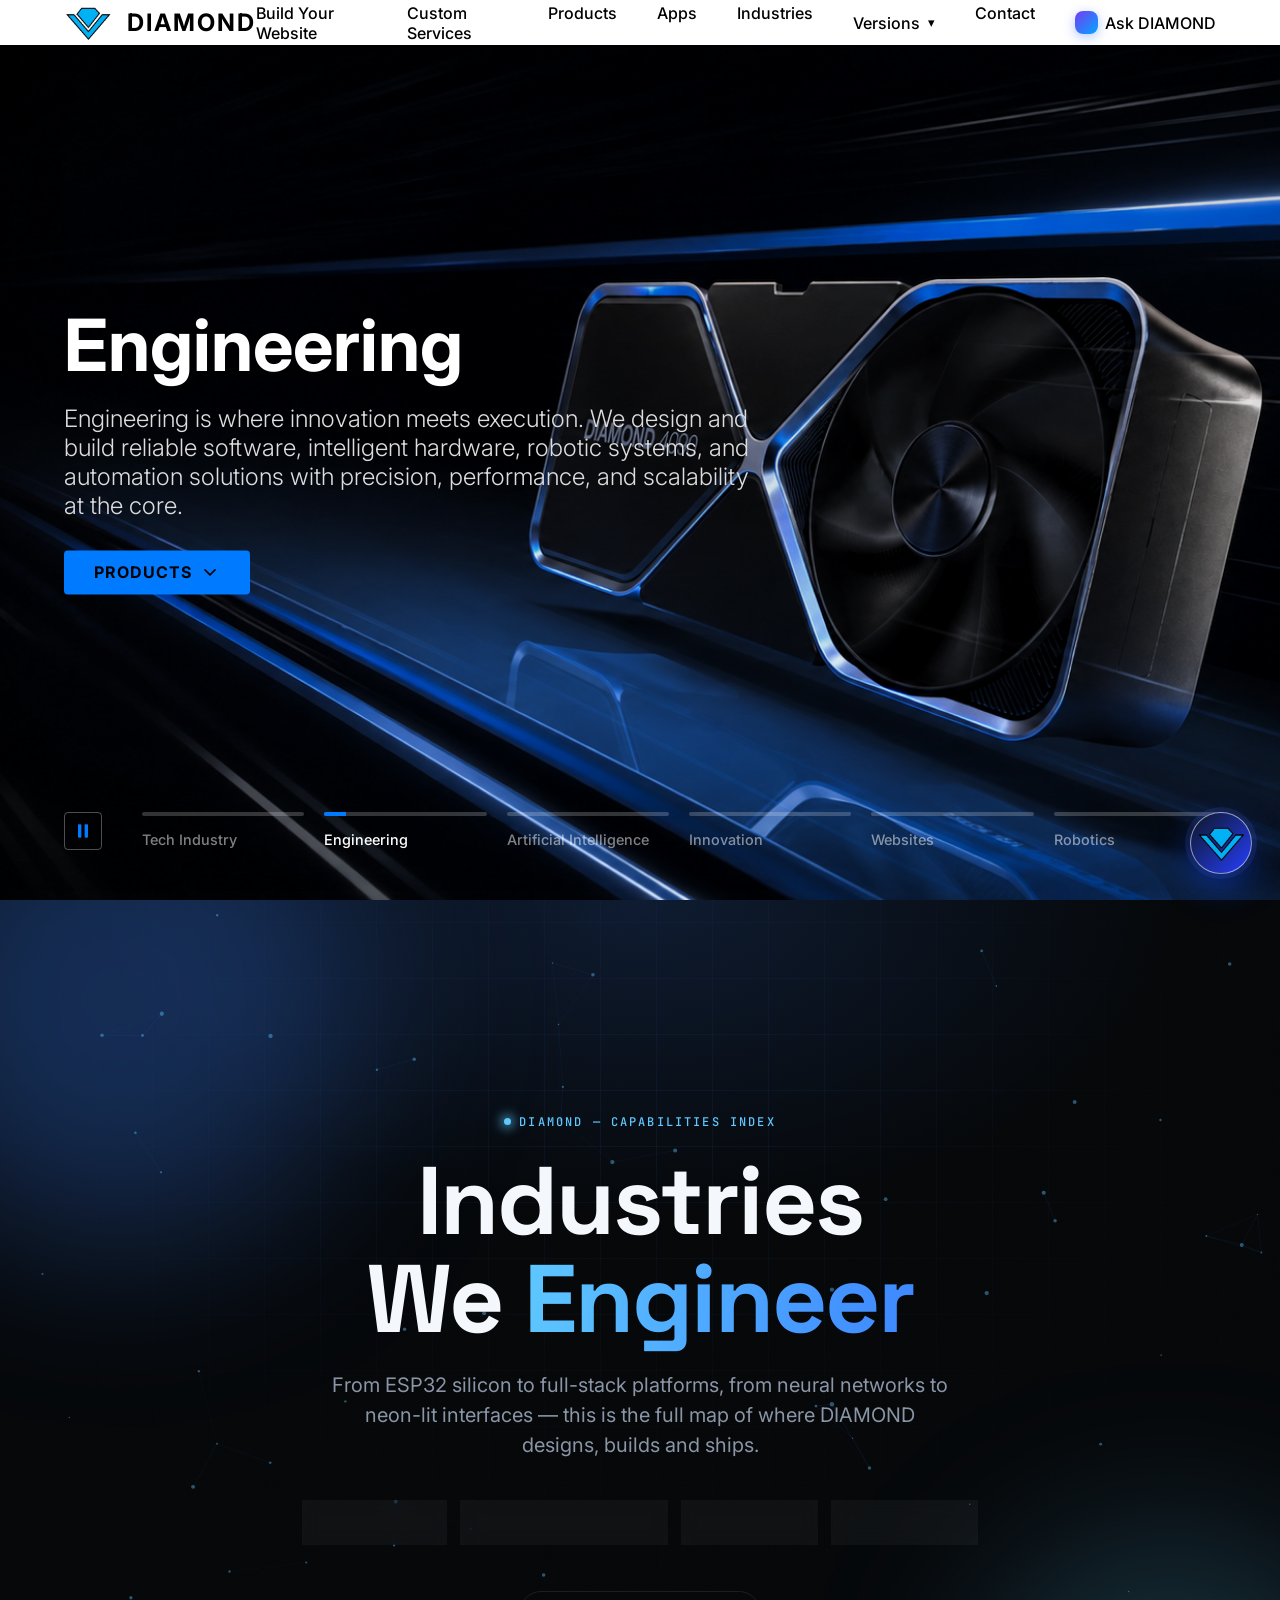
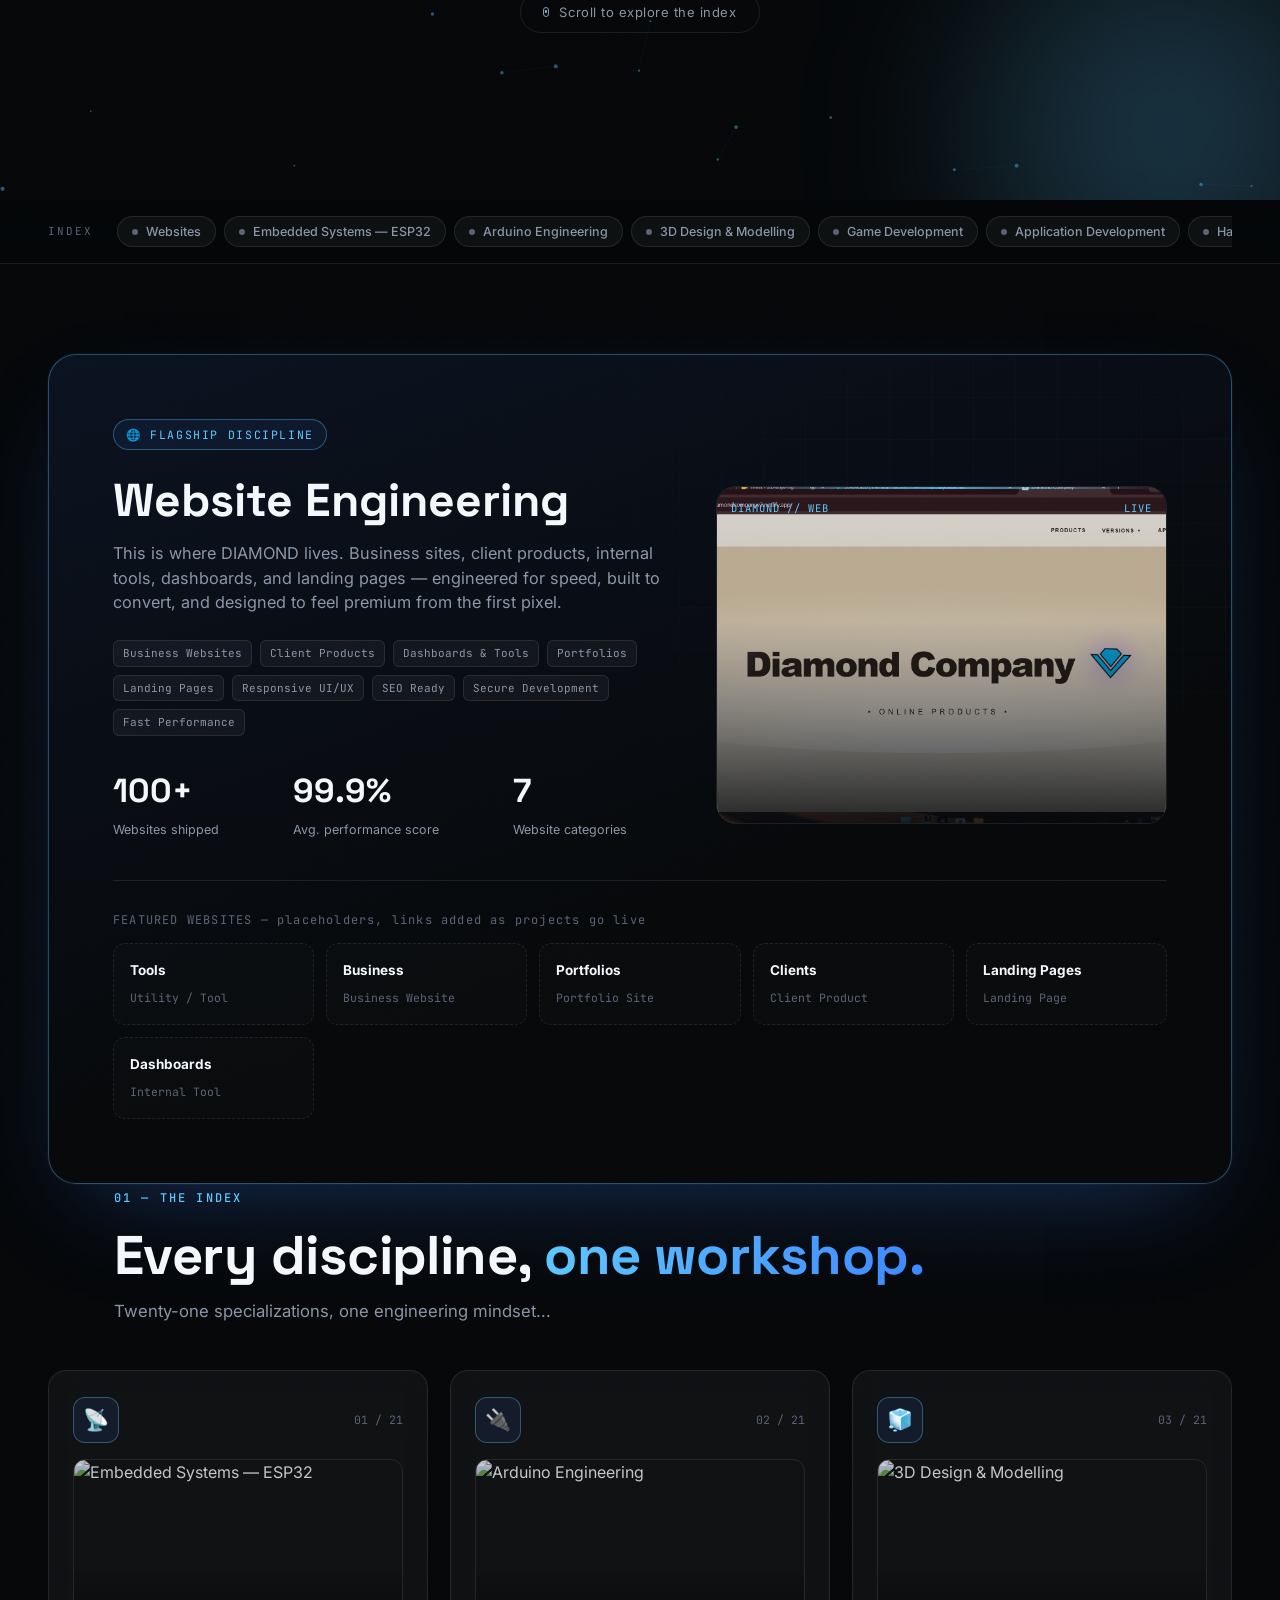
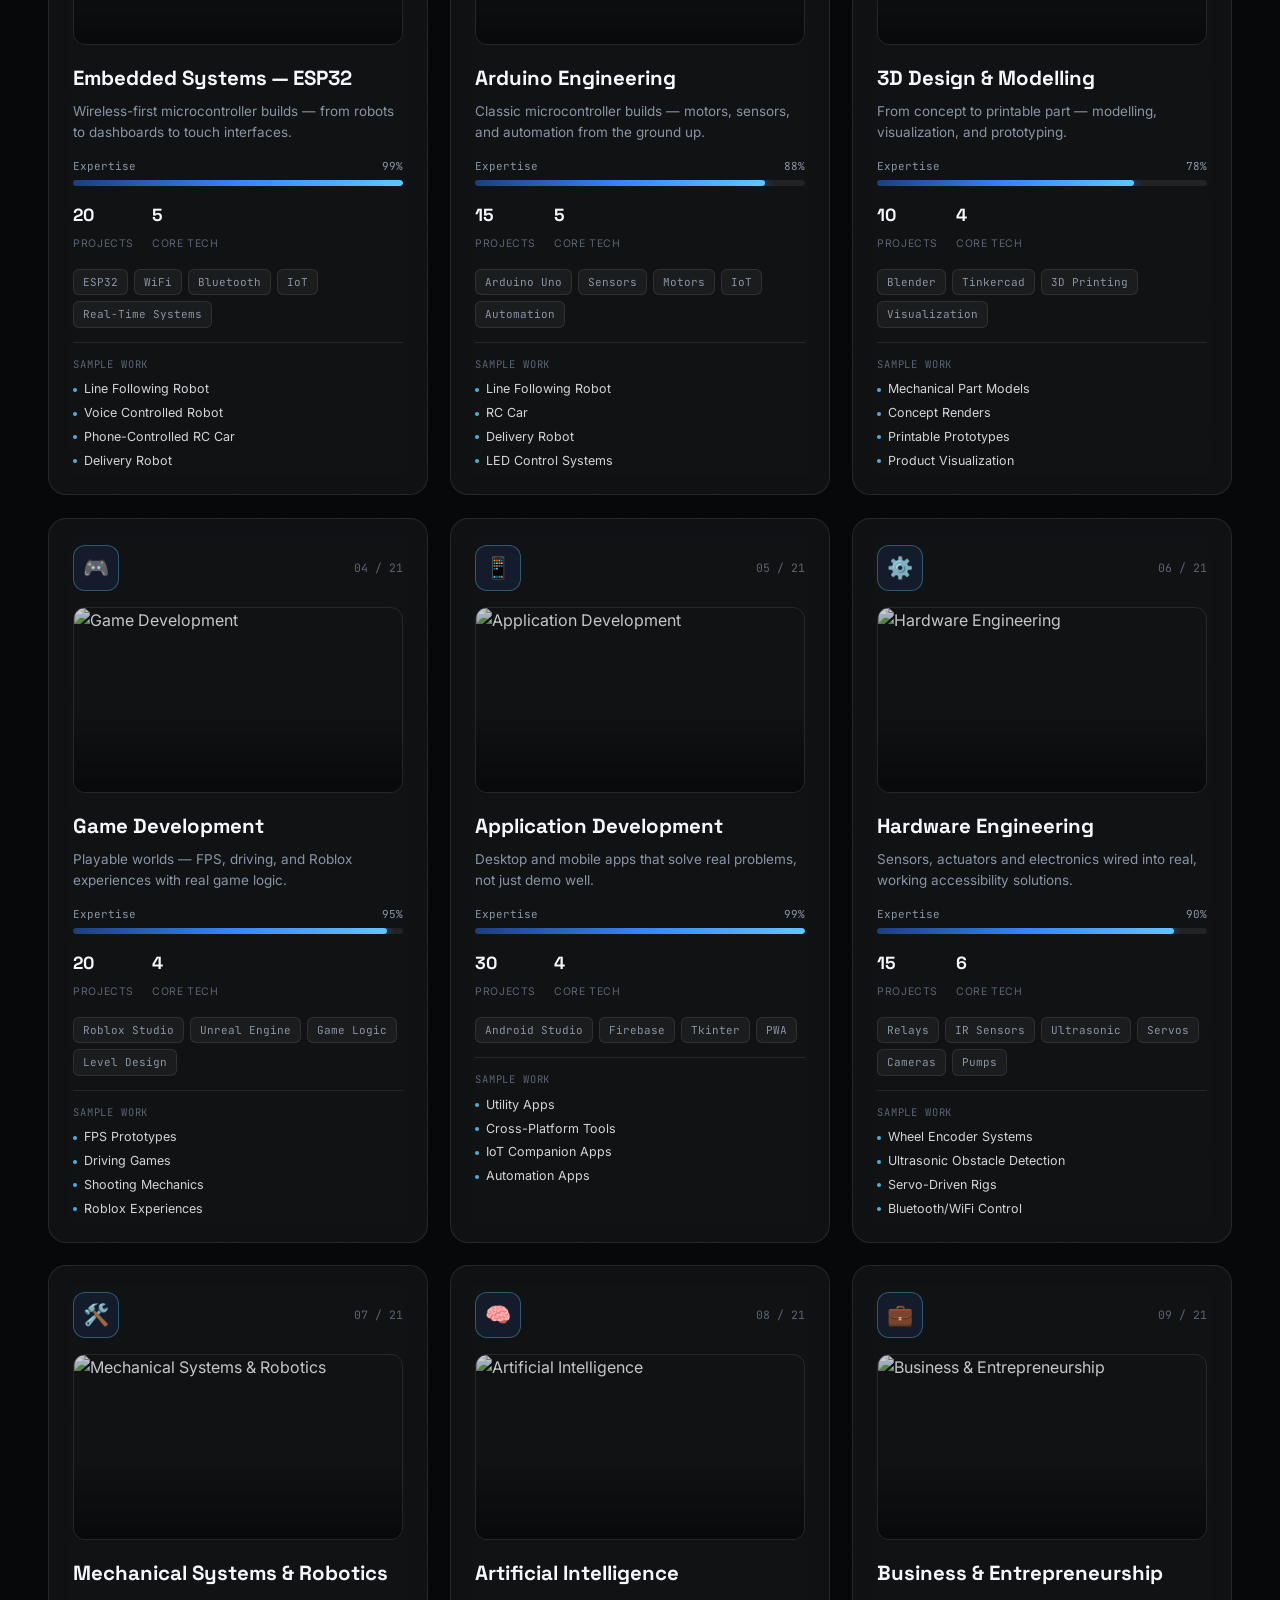
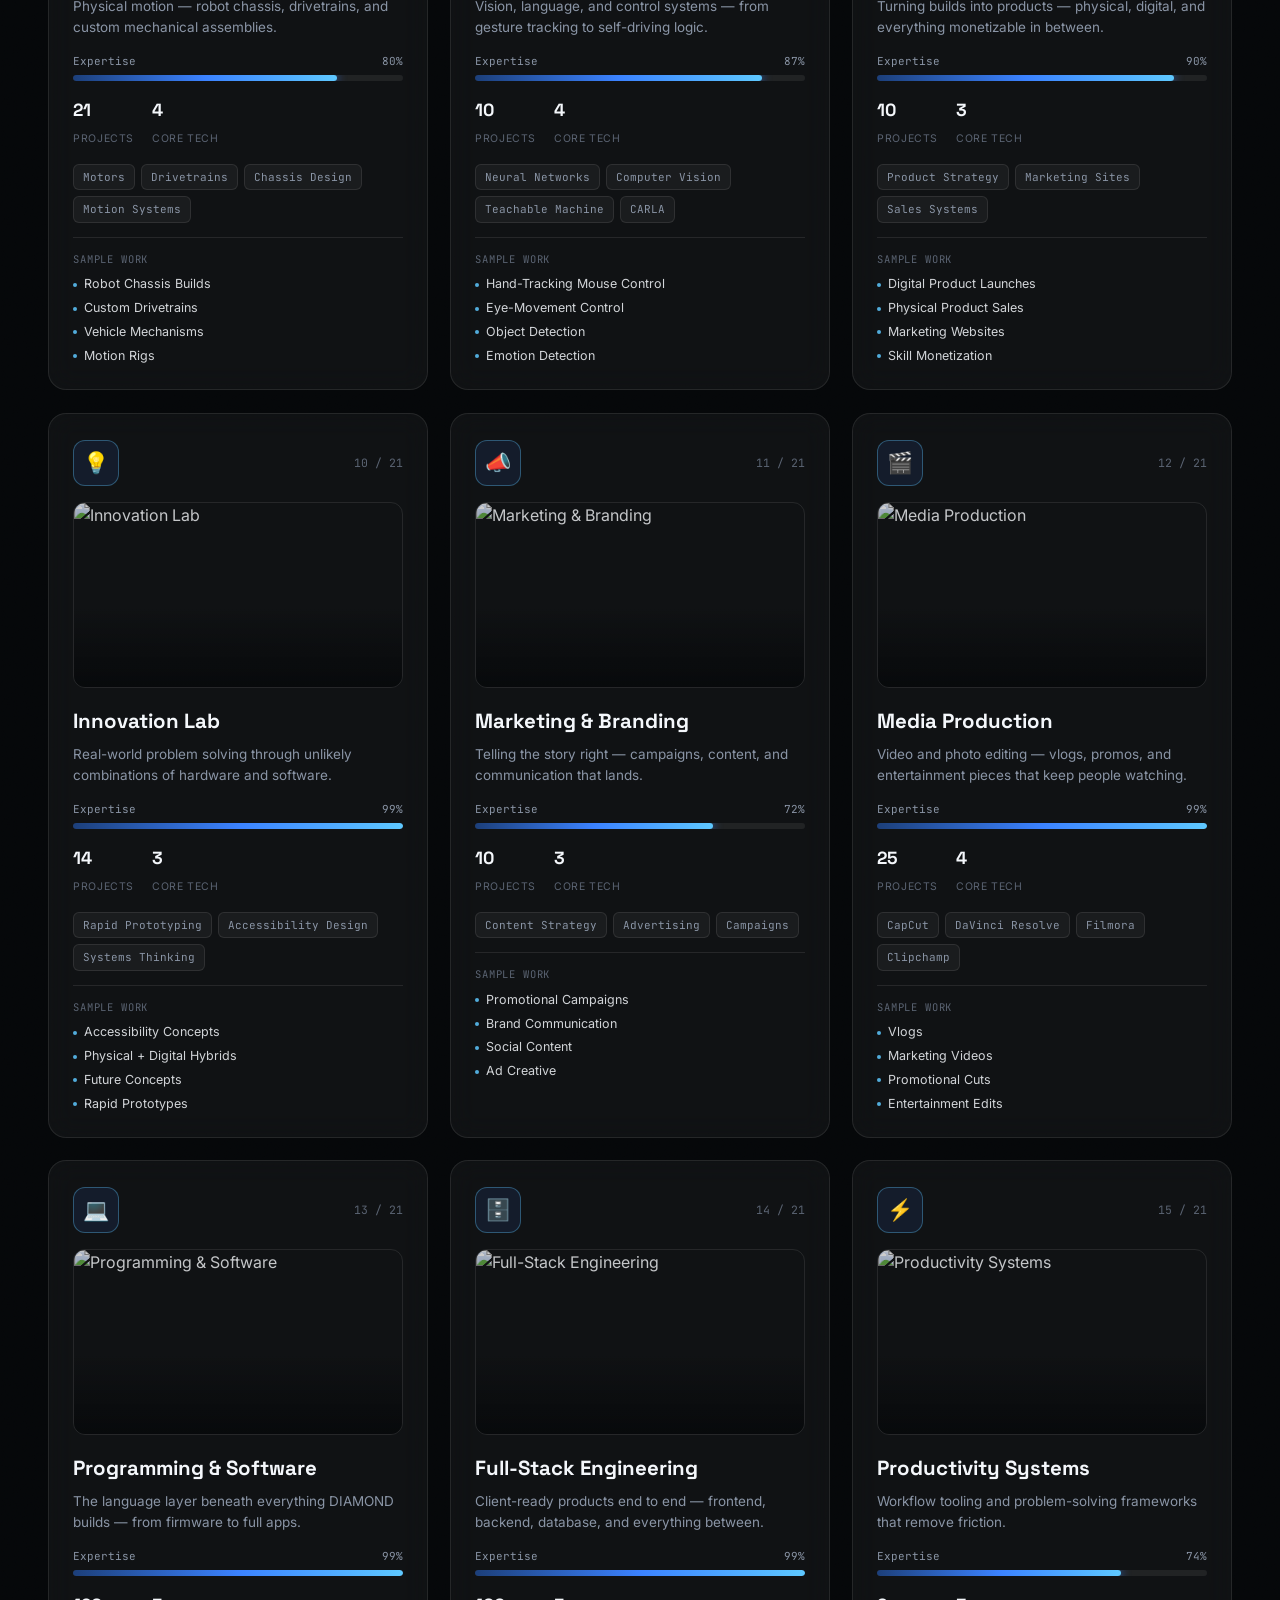
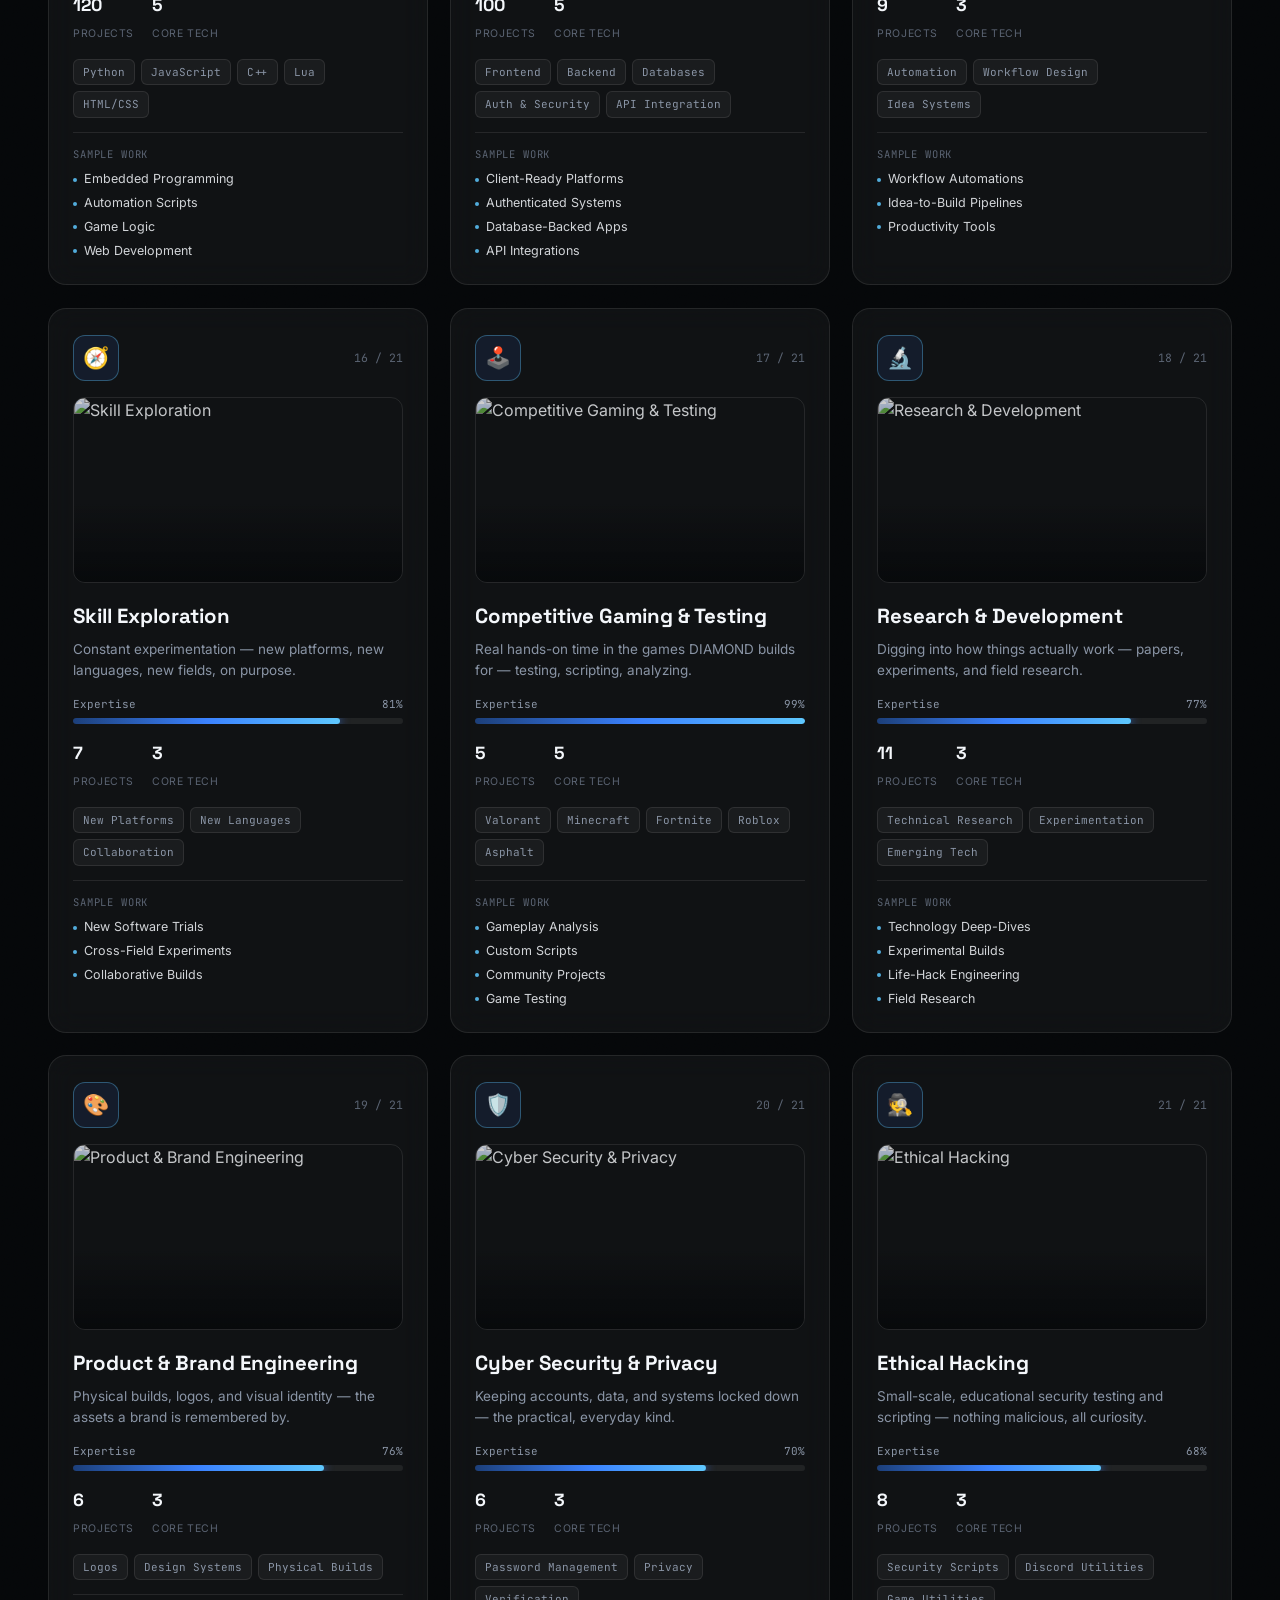
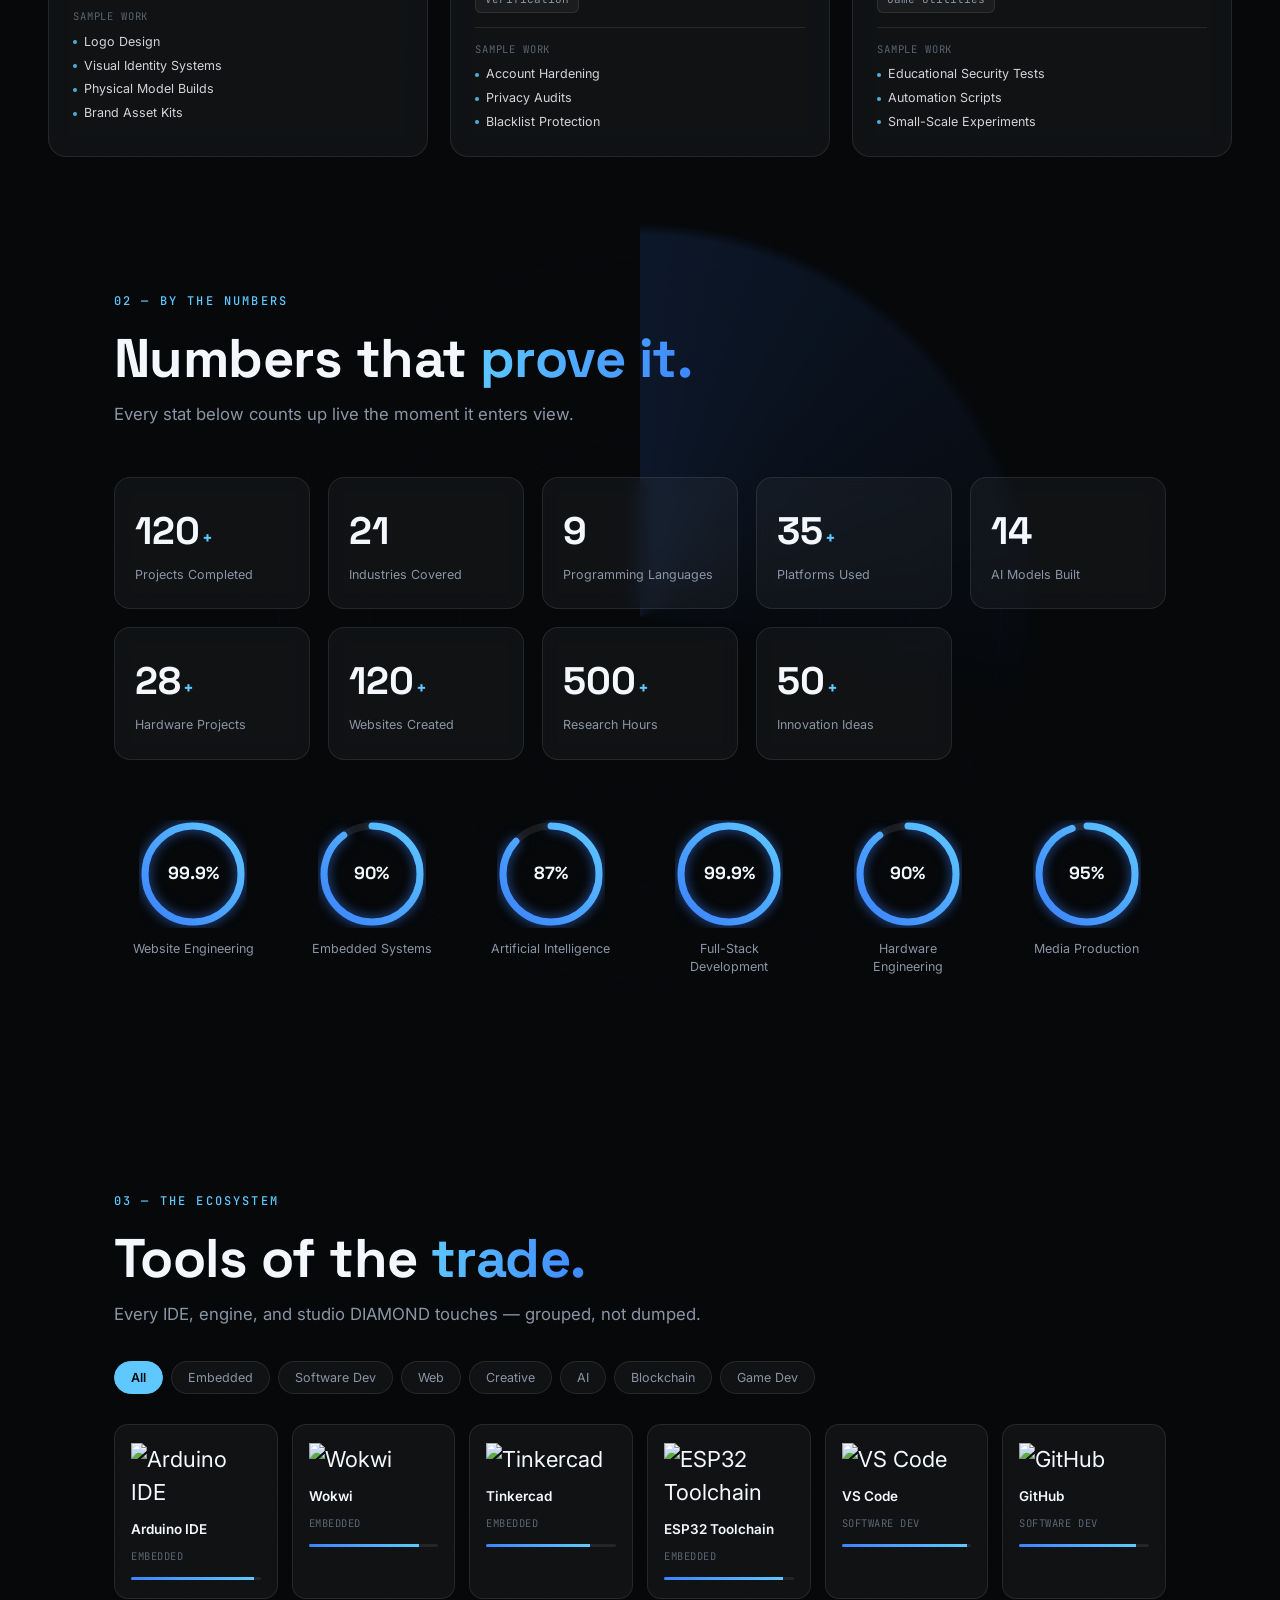
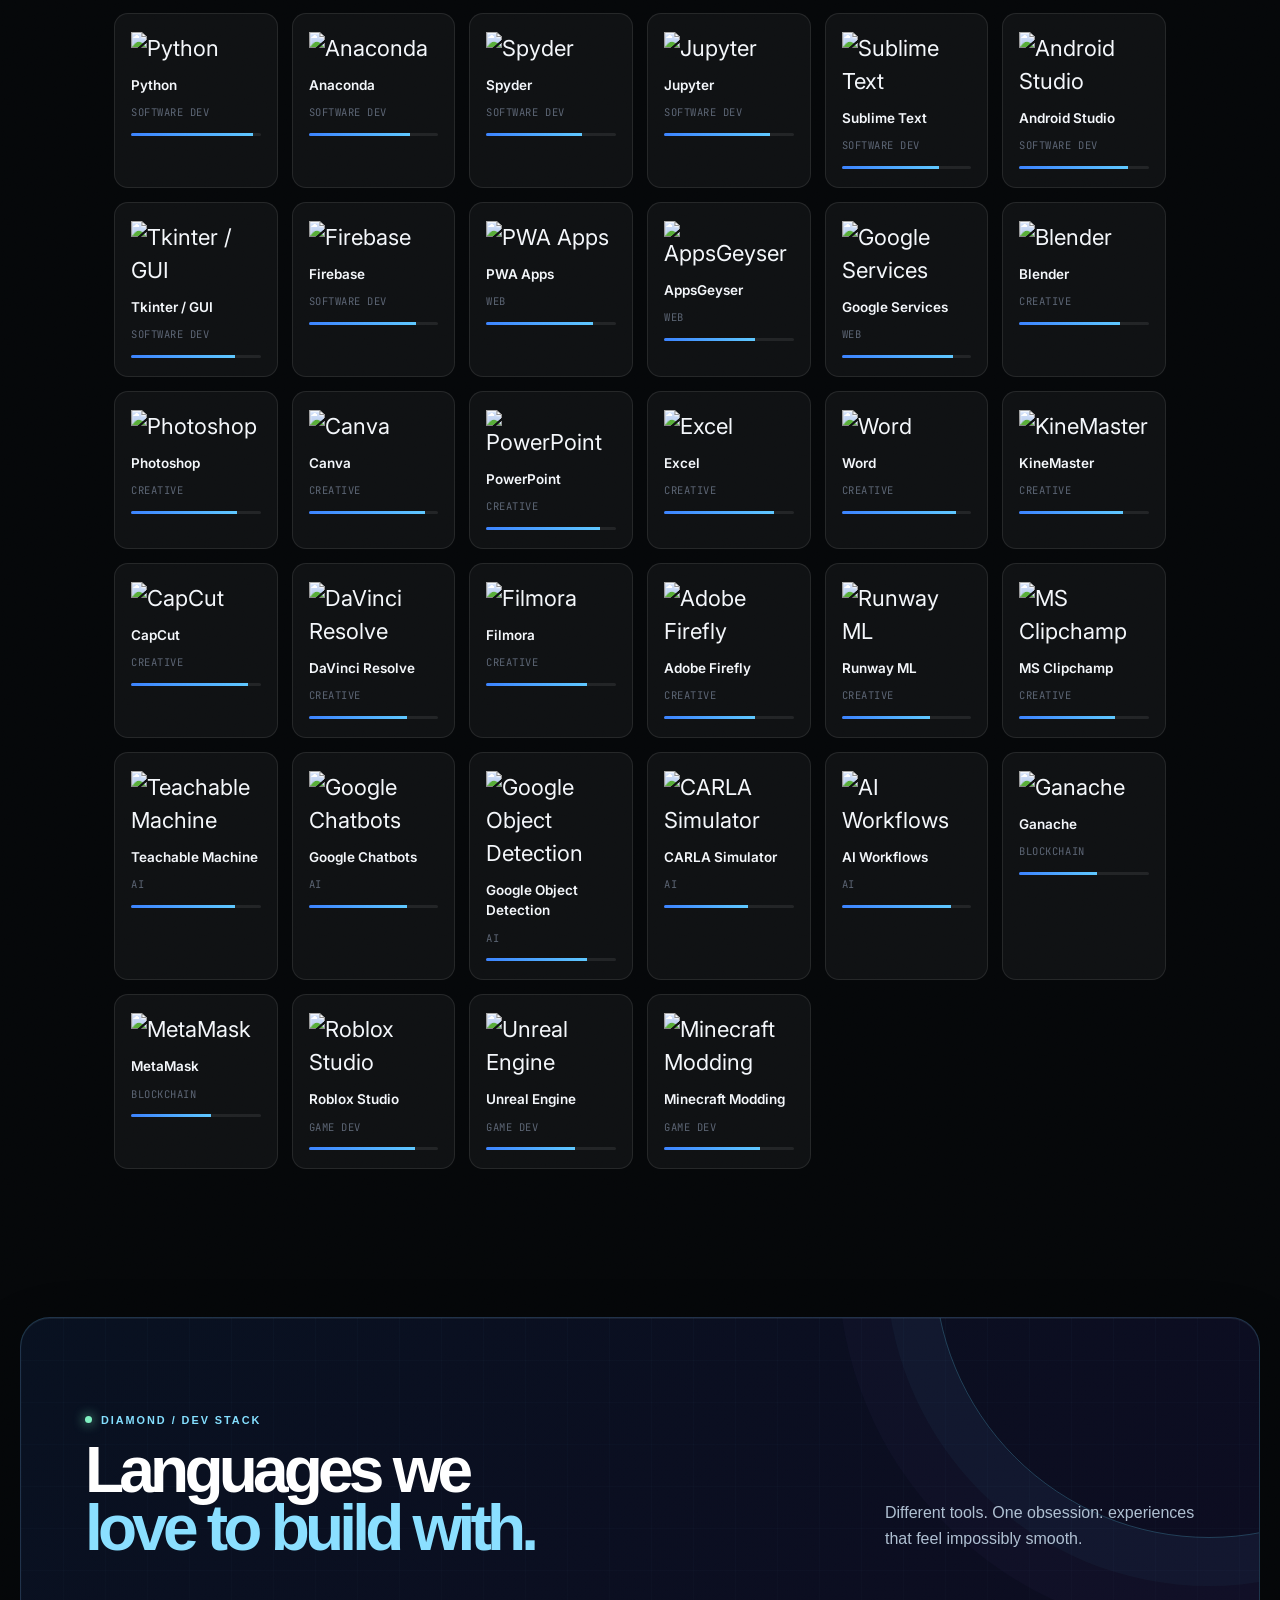
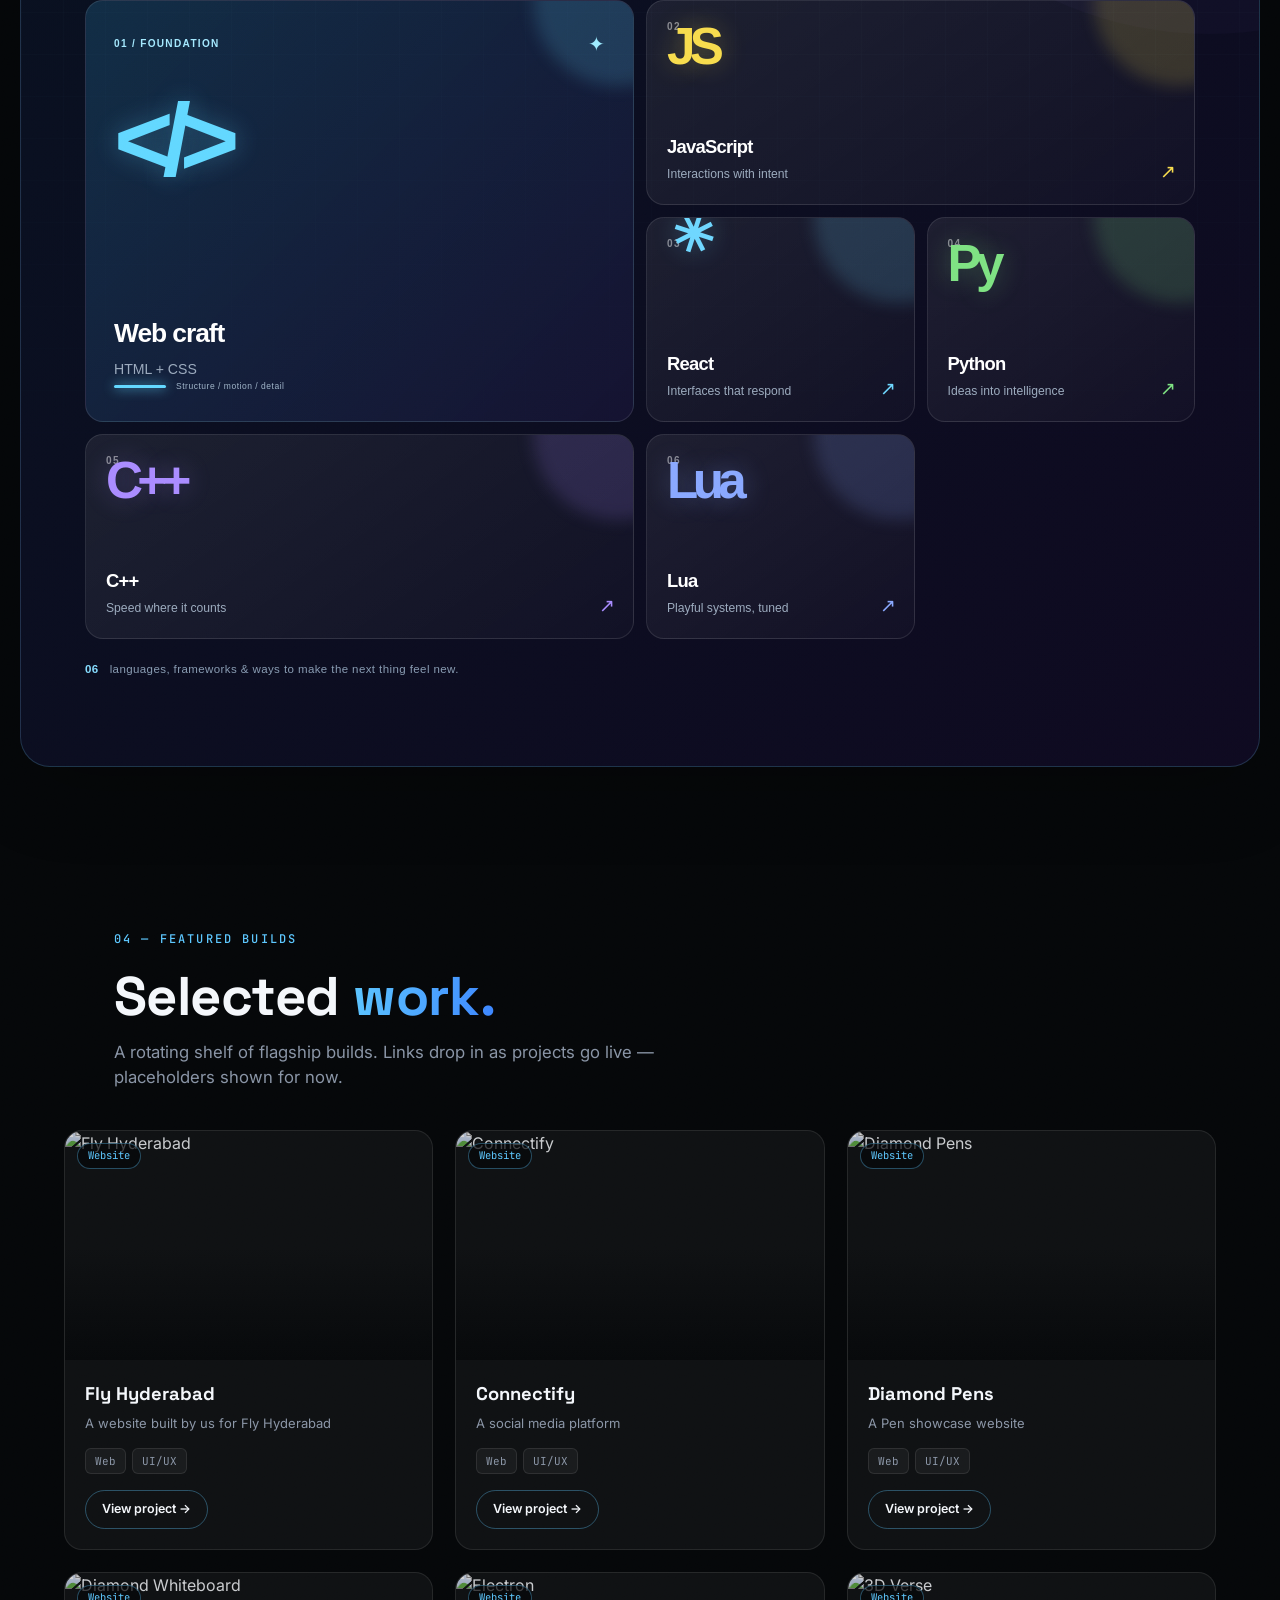
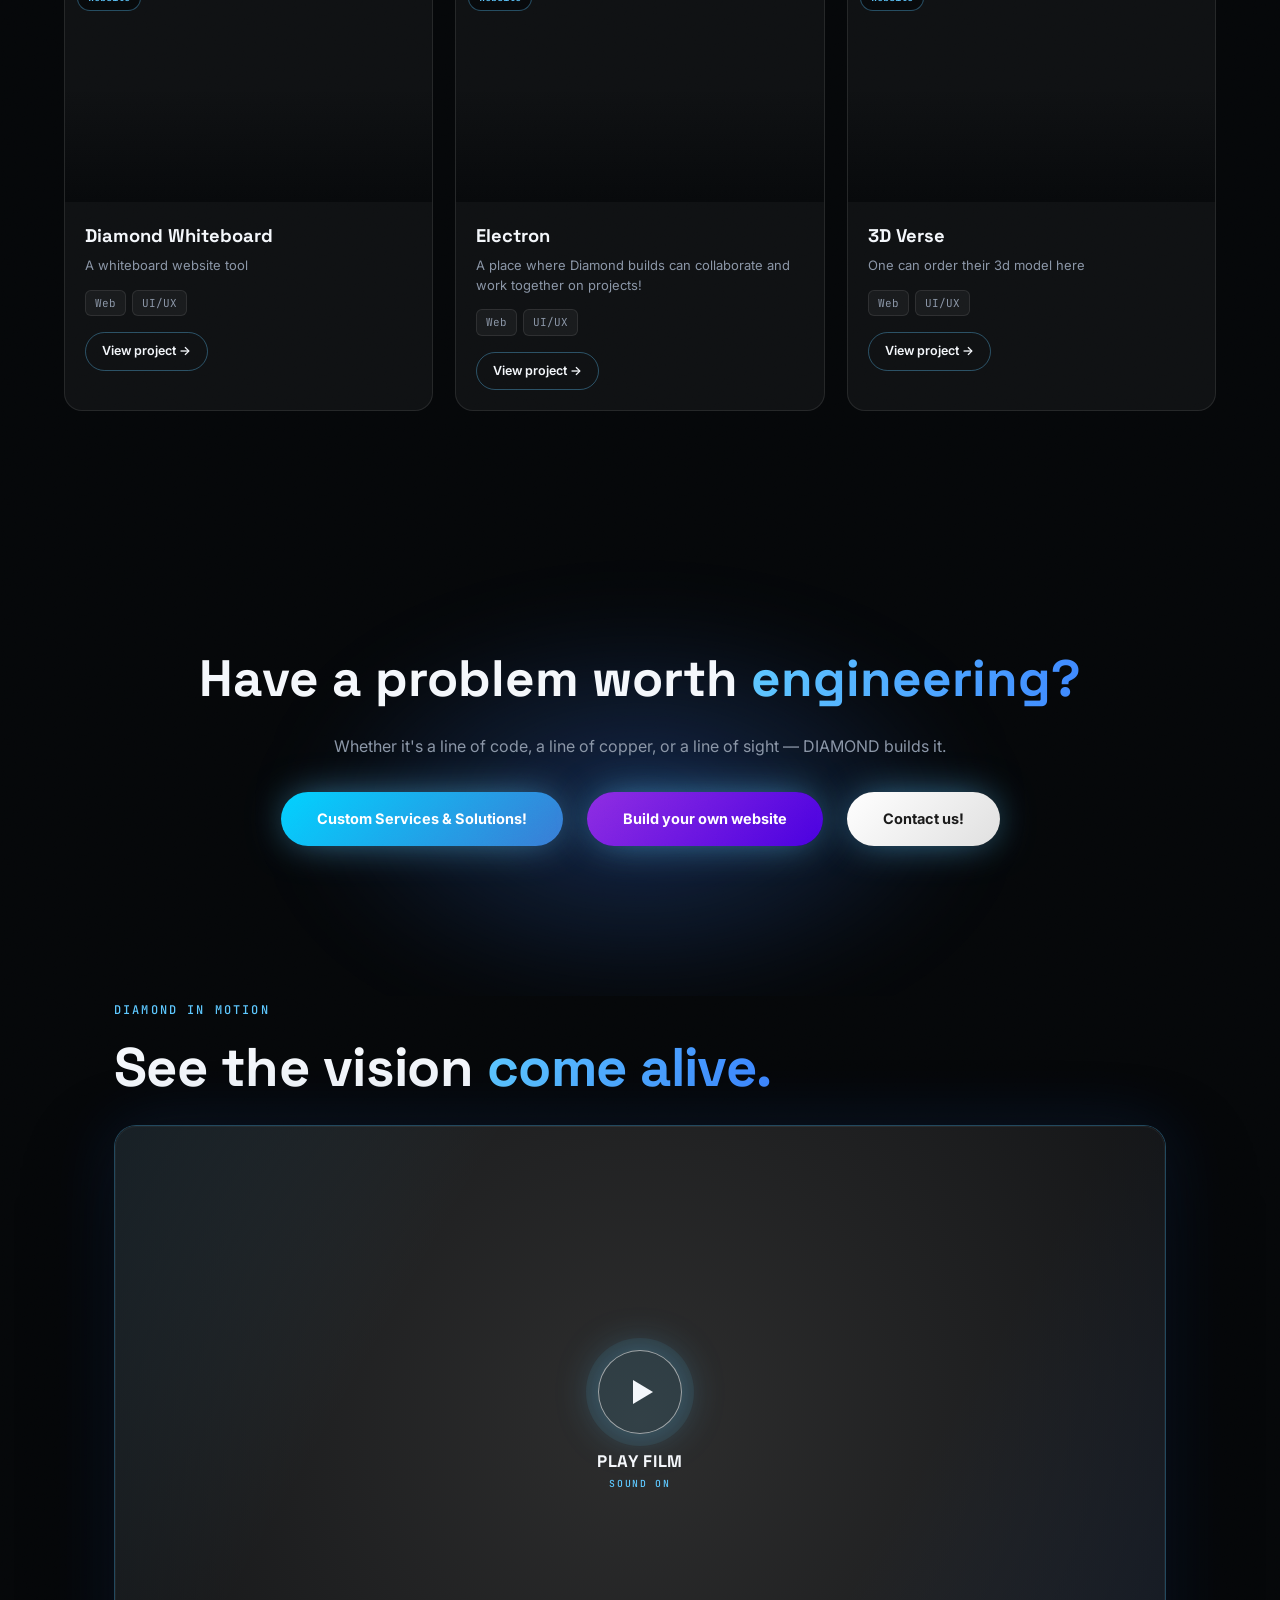
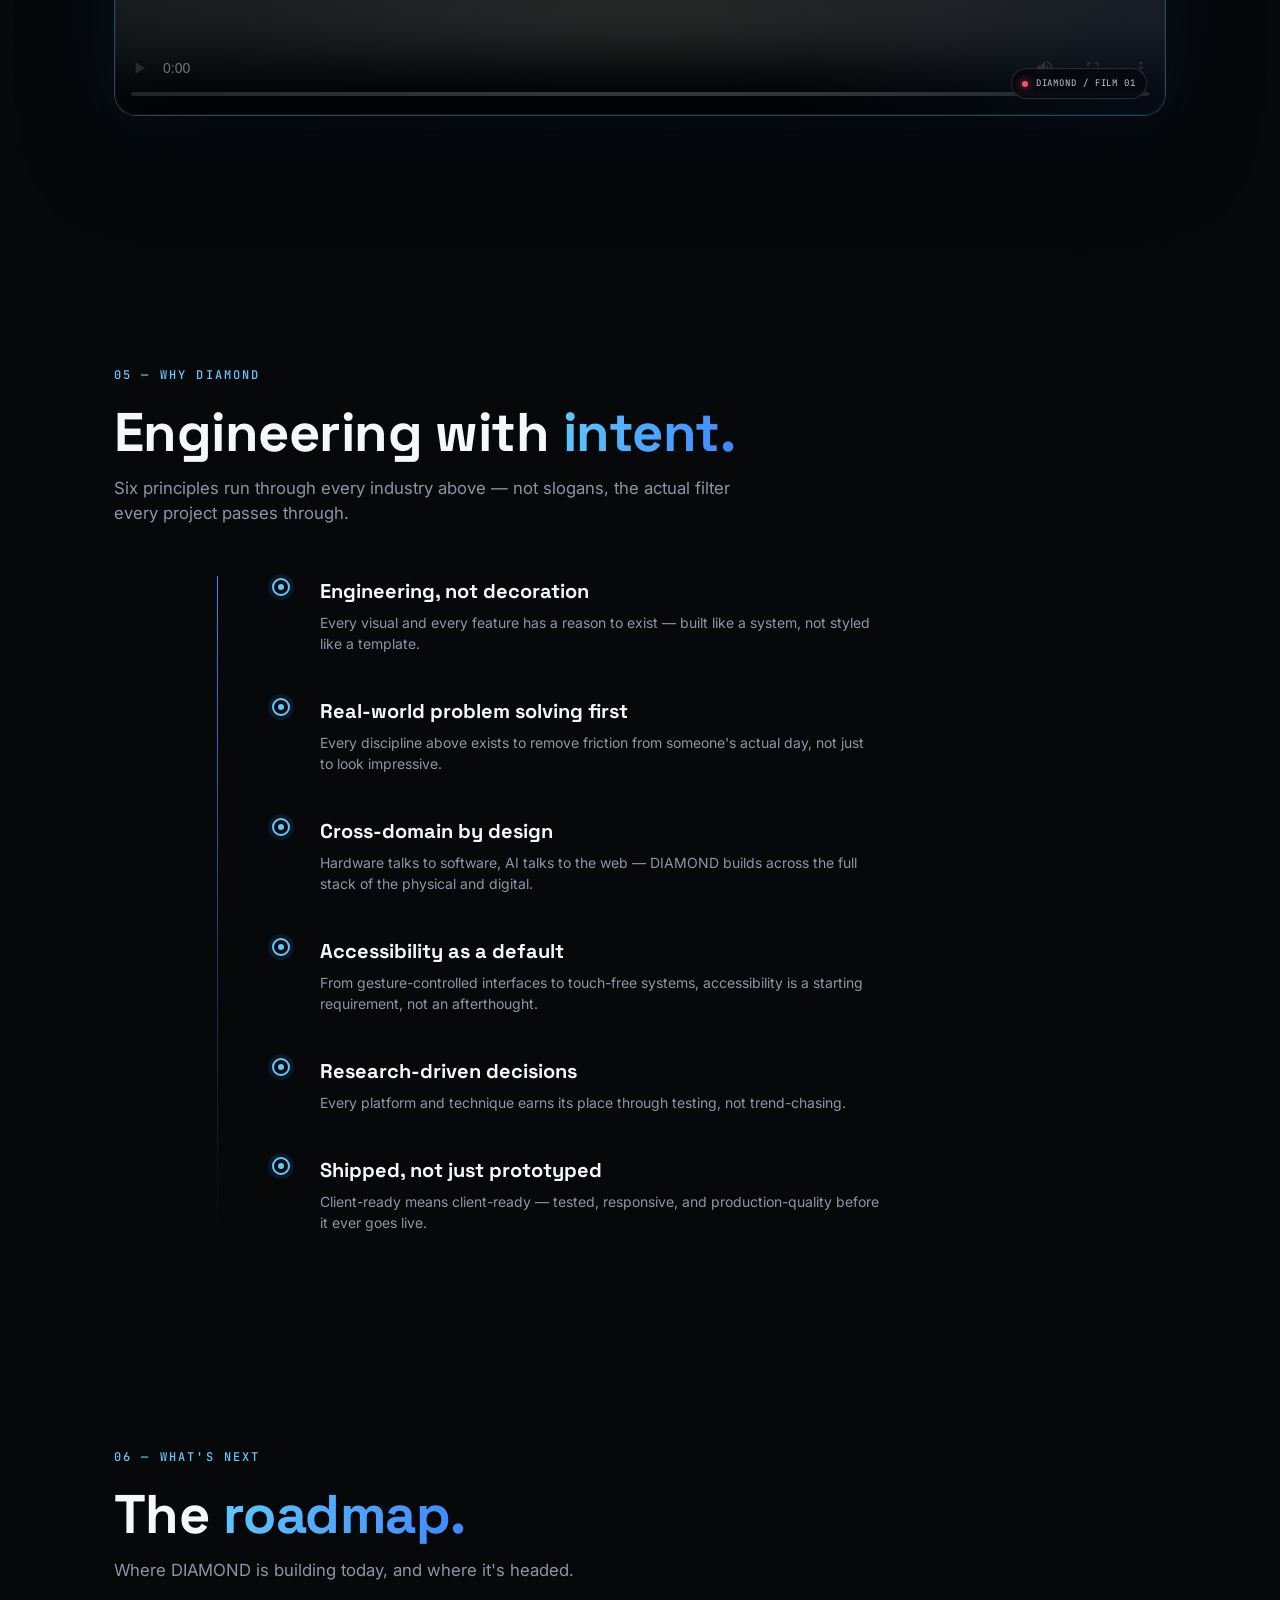
==== index.html @ 03414f2e "first commit" ====
<!DOCTYPE html>
<html lang="en">
<head>
    <meta charset="UTF-8">
    <meta name="viewport" content="width=device-width, initial-scale=1.0">
    <title>DIAMOND | Premium Technology & Engineering</title>
    <link rel="icon" type="image/png" href="/assets/applogo.png">
    <link rel="manifest" href="/manifest.json">
    <meta name="theme-color" content="#0b1020">
    <meta name="mobile-web-app-capable" content="yes">
    <meta name="apple-mobile-web-app-capable" content="yes">
    <meta name="apple-mobile-web-app-status-bar-style" content="black-translucent">
    <link rel="apple-touch-icon" href="/assets/applogo.png">
    <!-- Products CSS -->
    <link rel="stylesheet" href="/products/products.css">
    <!-- Modern Font: Poppins -->
    <link rel="preconnect" href="https://fonts.googleapis.com">
    <link rel="preconnect" href="https://fonts.gstatic.com" crossorigin>
    <link rel="stylesheet" href="https://cdnjs.cloudflare.com/ajax/libs/font-awesome/6.7.2/css/all.min.css">
    <link href="https://fonts.googleapis.com/css2?family=Poppins:wght@300;400;500;600;700&display=swap" rel="stylesheet">
    <link href="https://fonts.googleapis.com/css2?family=Inter:wght@300;400;600;800&display=swap" rel="stylesheet">
    
    <!-- Stylesheet -->
    <link rel="stylesheet" href="style.css">
    <link rel="stylesheet" href="/industries/industries.css">
</head>
<body>

    <!-- Header / Navigation Bar -->
    <header id="navbar" class="header">
        <div class="nav-container">
           <!-- No changes needed to HTML, but ensure your brand div is exactly as before -->
<div class="brand" id="brand-top">
    <img src="/assets/DiamondLogo.png" alt="Diamond Logo" class="brand-logo">
    <span class="brand-name">DIAMOND</span>
</div>
            
<nav class="nav-links" id="primary-navigation">
    <div class="mobile-nav-intro" aria-hidden="true">
        <span>DIAMOND / 04.0</span>
        <strong>Explore the<br>workshop.</strong>
    </div>
    <a href="#priceSection" class="nav-link">Build Your Website</a>
    <a href="#sellSection" class="nav-link">Custom Services</a>
    <a href="#diamondproducts-section" class="nav-link">Products</a>
    <a href="#d-dl-wrapper" class="nav-link">Apps</a>
    <a href="#indusSection" class="nav-link">Industries</a>

    <!-- Versions Dropdown -->
    <div class="nav-dropdown">
        <button type="button" style="color: black; font-weight: 500;" class="nav-link dropdown-btn" aria-expanded="false" aria-controls="versions-menu">
            Versions
            <span class="dropdown-arrow">▾</span>
        </button>

        <div class="dropdown-menu" id="versions-menu">
            <div class="dropdown-header">
                <h4>Diamond Website History</h4>
                <span>Current Version <strong>4.0</strong></span>
            </div>

            <a href="https://diamondcompanyv2.netlify.app/" target="_blank" rel="noopener noreferrer">
                <span>🚀</span>
                <div>
                    <strong>Version 3.0</strong>
                    <small>Modern Redesign</small>
                </div>
            </a>

            <a href="https://diamondcompanyv2.netlify.app/whitetheme" target="_blank" rel="noopener noreferrer">
                <span>🤍</span>
                <div>
                    <strong>Version 2.0</strong>
                    <small>White Theme</small>
                </div>
            </a>

            <a href="https://aditya-soni23.github.io/Diamond_Company/" target="_blank" rel="noopener noreferrer">
                <span>💎</span>
                <div>
                    <strong>Version 1.0</strong>
                    <small>The Beginning</small>
                </div>
            </a>

            <a href="https://aditya-soni23.github.io/Diamond_Company_Dark_Edition/" target="_blank" rel="noopener noreferrer">
                <span>🌙</span>
                <div>
                    <strong>Dark Edition (v2.5)</strong>
                    <small>Experimental Dark UI</small>
                </div>
            </a>

            <a href="specialedition.html">
                <span>🥚</span>
                <div>
                    <strong>Special Edition</strong>
                    <small>Hidden Project</small>
                </div>
            </a>

            <a href="https://diamondcompanyv2.netlify.app/timeline" target="_blank" rel="noopener noreferrer">
                <span>📈</span>
                <div>
                    <strong>Timeline</strong>
                    <small>Journey of Diamond</small>
                </div>
            </a>


            <a href="wallofframe.html">
                <span>✍️</span>
                <div>
                    <strong>Wall of Frame</strong>
                    <small>Leave your mark</small>
                </div>
            </a>

            <a href="admin.html" target="_blank" rel="noopener noreferrer">
                <span>💻</span>
                <div>
                    <strong>Admin</strong>
                    <small>Authorized Personnel Only</small>
                </div>
            </a>
        </div>
    </div>

    <a href="#contact" class="nav-link">Contact</a>
    <button type="button" class="nav-link diamond-chat-nav" data-chat-open aria-label="Open Diamond assistant">
        <span class="diamond-chat-nav-orb"><i class="fa-solid fa-sparkles" aria-hidden="true"></i></span>
        Ask DIAMOND
    </button>
</nav>

            <button type="button" class="diamond-chat-mobile-trigger" data-chat-open aria-label="Open Diamond assistant">
                <span class="diamond-chat-nav-orb"><i class="fa-solid fa-sparkles" aria-hidden="true"></i></span>
            </button>
            <!-- Mobile Navigation Trigger -->
            <button class="hamburger" type="button" aria-label="Open navigation" aria-expanded="false" aria-controls="primary-navigation">
                <span class="bar"></span>
                <span class="bar"></span>
                <span class="bar"></span>
            </button>
        </div>
    </header>

    <!-- Hero Section (Slideshow) -->
    <section id="hero" class="hero">
        <div class="slides-container">
            <!-- Slide 1 -->
            <div class="slide">
                <img src="/assets/TechIndustry.png" alt="Tech Industry">
                <div class="overlay"></div>
                <div class="slide-content">
                    <h2>Tech Industry</h2>
                    <p>At DIAMOND, we transform ideas into reality through cutting-edge technology. From full-stack web platforms and immersive games to intelligent AI solutions, robotics, automation, and custom hardware systems, we engineer innovative products that shape the future.
                    </p>

                  <a href="#diamondproducts-section" class="hero-cta">
                        Products 
                        <!-- Inline SVG Icon -->
                        <svg xmlns="http://www.w3.org/2000/svg" width="20" height="20" viewBox="0 0 24 24" fill="none" stroke="currentColor" stroke-width="2" stroke-linecap="round" stroke-linejoin="round" class="icon-arrow">
                            <path d="m6 9 6 6 6-6"/>
                        </svg>
                    </a></a>
                </div>
            </div>
            <!-- Slide 2 -->
            <div class="slide">
                <img src="/assets/Engineering.png" alt="Engineering">
                <div class="overlay"></div>
                <div class="slide-content">
                    <h2>Engineering</h2>
                    <p>Engineering is where innovation meets execution. We design and build reliable software, intelligent hardware, robotic systems, and automation solutions with precision, performance, and scalability at the core.
                    </p>

                    <a href="#diamondproducts-section" class="hero-cta">
                        Products 
                        <!-- Inline SVG Icon -->
                        <svg xmlns="http://www.w3.org/2000/svg" width="20" height="20" viewBox="0 0 24 24" fill="none" stroke="currentColor" stroke-width="2" stroke-linecap="round" stroke-linejoin="round" class="icon-arrow">
                            <path d="m6 9 6 6 6-6"/>
                        </svg>
                    </a></a>
                </div>
            </div>
            <!-- Slide 3 -->
            <div class="slide">
                <img src="/assets/ArtificialIntelligence.png" alt="Artificial Intelligence">
                <div class="overlay"></div>
                <div class="slide-content">
                    <h2>Artificial Intelligence</h2>
                    <p>Artificial Intelligence empowers our solutions with the ability to learn, adapt, and automate. From intelligent assistants and computer vision to smart automation and data-driven systems, we build AI that solves real-world problems.
                    </p>

                   <a href="#diamondproducts-section" class="hero-cta">
                        Products 
                        <!-- Inline SVG Icon -->
                        <svg xmlns="http://www.w3.org/2000/svg" width="20" height="20" viewBox="0 0 24 24" fill="none" stroke="currentColor" stroke-width="2" stroke-linecap="round" stroke-linejoin="round" class="icon-arrow">
                            <path d="m6 9 6 6 6-6"/>
                        </svg>
                    </a></a>
                </div>
            </div>
            <!-- Slide 4 -->
            <div class="slide">
                <img src="/assets/Innovation.png" alt="Innovation">
                <div class="overlay"></div>
                <div class="slide-content">
                    <h2>Innovation</h2>
                    <p>Innovation drives everything we create. By combining creativity with advanced technology, we develop forward-thinking solutions that solve complex challenges and unlock new possibilities.
                    </p>

                     <a href="#diamondproducts-section" class="hero-cta">
                        Products 
                        <!-- Inline SVG Icon -->
                        <svg xmlns="http://www.w3.org/2000/svg" width="20" height="20" viewBox="0 0 24 24" fill="none" stroke="currentColor" stroke-width="2" stroke-linecap="round" stroke-linejoin="round" class="icon-arrow">
                            <path d="m6 9 6 6 6-6"/>
                        </svg>
                    </a></a>
                </div>
            </div>
            <!-- Slide 5 -->
            <div class="slide">
                <img src="/assets/Websites.png" alt="Websites">
                <div class="overlay"></div>
                <div class="slide-content">
                    <h2 style="color: black;">Websites</h2>
                    <p style="color: black;">We craft modern, high-performance websites that are fast, responsive, and visually engaging. From business platforms to custom web applications, every experience is built with precision and purpose.
                    </p>

                    <a href="#diamondproducts-section" class="hero-cta">
                        Products 
                        <!-- Inline SVG Icon -->
                        <svg xmlns="http://www.w3.org/2000/svg" width="20" height="20" viewBox="0 0 24 24" fill="none" stroke="currentColor" stroke-width="2" stroke-linecap="round" stroke-linejoin="round" class="icon-arrow">
                            <path d="m6 9 6 6 6-6"/>
                        </svg>
                    </a></a>
                </div>
            </div>
            <!-- Slide 6 -->
            <div class="slide">
                <img src="/assets/Robotics.png" alt="Robotics">
                <div class="overlay"></div>
                <div class="slide-content">
                    <h2>Robotics</h2>
                    <p>Our robotics solutions combine intelligent hardware, automation, and AI to build smart systems capable of enhancing efficiency, precision, and real-world performance across diverse applications.
                    </p>

                  <a href="#diamondproducts-section" class="hero-cta">
                        Products 
                        <!-- Inline SVG Icon -->
                        <svg xmlns="http://www.w3.org/2000/svg" width="20" height="20" viewBox="0 0 24 24" fill="none" stroke="currentColor" stroke-width="2" stroke-linecap="round" stroke-linejoin="round" class="icon-arrow">
                            <path d="m6 9 6 6 6-6"/>
                        </svg>
                    </a></a>
                </div>
            </div>
        </div>

        <!-- Slideshow Navigation -->
        <div class="slider-nav">
            <button id="playPauseBtn" class="play-pause-btn">
                <svg id="pauseIcon" viewBox="0 0 24 24" fill="currentColor" width="20" height="20">
                    <rect x="6" y="4" width="4" height="16" rx="1"/><rect x="14" y="4" width="4" height="16" rx="1"/>
                </svg>
                <svg id="playIcon" viewBox="0 0 24 24" fill="currentColor" width="20" height="20" style="display:none;">
                    <path d="M8 5v14l11-7z"/>
                </svg>
            </button>
            <!-- Items injected via JS to keep HTML DRY, but explicitly written here per your structure requirements -->
            <div class="nav-item" data-index="0">
                <div class="progress-bg"><div class="progress-fill"></div></div>
                <span class="nav-title">Tech Industry</span>
            </div>
            <div class="nav-item" data-index="1">
                <div class="progress-bg"><div class="progress-fill"></div></div>
                <span class="nav-title">Engineering</span>
            </div>
            <div class="nav-item" data-index="2">
                <div class="progress-bg"><div class="progress-fill"></div></div>
                <span class="nav-title">Artificial Intelligence</span>
            </div>
            <div class="nav-item" data-index="3">
                <div class="progress-bg"><div class="progress-fill"></div></div>
                <span class="nav-title">Innovation</span>
            </div>
            <div class="nav-item" data-index="4">
                <div class="progress-bg"><div class="progress-fill"></div></div>
                <span class="nav-title">Websites</span>
            </div>
            <div class="nav-item" data-index="5">
                <div class="progress-bg"><div class="progress-fill"></div></div>
                <span class="nav-title">Robotics</span>
            </div>
        </div>
    </section>


<!--
  DIAMOND — INDUSTRIES SECTION
  ================================================================
-->

<section id="indusSection" class="indusSection">

  <!-- ambient layers -->
  <div class="indusNoise" aria-hidden="true"></div>
  <div class="indusCursorGlow" id="indusCursorGlow" aria-hidden="true"></div>

  <!-- ============================= HERO ============================= -->
  <header class="indusHero" id="indusHero">
    <canvas class="indusParticlesCanvas" id="indusParticles" aria-hidden="true"></canvas>
    <div class="indusHeroGrid" aria-hidden="true"></div>
    <div class="indusHeroGlowA" aria-hidden="true"></div>
    <div class="indusHeroGlowB" aria-hidden="true"></div>

    <div class="indusHeroContent">
      <span class="indusEyebrow indusReveal"><span class="indusEyebrowDot"></span>DIAMOND — CAPABILITIES INDEX</span>
      <h1 class="indusHeroTitle indusReveal">
        Industries We&nbsp;<span class="indusGradientText">Engineer</span>
      </h1>
      <p class="indusHeroSub indusReveal">
        From ESP32 silicon to full-stack platforms, from neural networks to
        neon-lit interfaces — this is the full map of where DIAMOND designs,
        builds and ships.
      </p>

      <div class="indusHeroStats" id="indusHeroStats" aria-hidden="true"><!-- JS: quick counters --></div>

      <button class="indusScrollCue indusReveal" id="indusScrollCue" type="button">
        <span class="indusScrollCueDot"></span>
        Scroll to explore the index
      </button>
    </div>
  </header>

  <!-- ============================= NAV =============================== -->
  <nav class="indusNav" id="indusNav" aria-label="Industries quick navigation">
    <div class="indusNavInner">
      <span class="indusNavLabel">INDEX</span>
      <div class="indusNavTrack" id="indusNavTrack"><!-- JS: nav nodes --></div>
    </div>
  </nav>

  <!-- ========================= FLAGSHIP: WEBSITES ===================== -->
  <div class="indusFlagshipWrap" id="indusFlagshipWrap"><!-- JS: flagship website-engineering showcase --></div>

  <!-- ========================= INDUSTRY GRID ========================== -->
  <div class="indusSectionIntro indusReveal">
    <span class="indusKicker">01 — THE INDEX</span>
    <h2 class="indusSectionTitle">Every discipline, <span class="indusGradientText">one workshop.</span></h2>
    <p class="indusSectionLead">Twenty-one specializations, one engineering mindset...</p>
  </div>
  <div class="indusIndustries" id="indusIndustries"><!-- JS: industry cards --></div>

  <!-- ============================= STATS =============================== -->
  <div class="indusStatsSection" id="indusStatsSection">
    <div class="indusRadarBg" aria-hidden="true"></div>
    <div class="indusSectionIntro indusReveal">
      <span class="indusKicker">02 — BY THE NUMBERS</span>
      <h2 class="indusSectionTitle">Numbers that <span class="indusGradientText">prove it.</span></h2>
      <p class="indusSectionLead">Every stat below counts up live the moment it enters view.</p>
    </div>
    <div class="indusStatsGrid" id="indusStatsGrid"><!-- JS: counters --></div>
    <div class="indusRingsGrid" id="indusRingsGrid"><!-- JS: circular expertise rings --></div>
  </div>

  <!-- =========================== PLATFORMS ============================= -->
  <div class="indusPlatformsSection" id="indusPlatformsSection">
    <div class="indusSectionIntro indusReveal">
      <span class="indusKicker">03 — THE ECOSYSTEM</span>
      <h2 class="indusSectionTitle">Tools of the <span class="indusGradientText">trade.</span></h2>
      <p class="indusSectionLead">Every IDE, engine, and studio DIAMOND touches — grouped, not dumped.</p>
    </div>
    <div class="indusPlatformsTabs" id="indusPlatformsTabs"><!-- JS: category tabs --></div>
    <div class="indusPlatformsWall" id="indusPlatformsWall"><!-- JS: platform tiles --></div>
  </div>


  <section class="coding-lang-section" id="expertise">
    <div class="coding-lang-orbit" aria-hidden="true"></div>
    <div class="coding-lang-head">
      <div>
        <span class="coding-lang-kicker"><i></i> DIAMOND / DEV STACK</span>
        <h2 class="coding-lang-title">Languages we<br><span>love to build with.</span></h2>
      </div>
      <p class="coding-lang-subtitle">Different tools. One obsession: experiences that feel impossibly smooth.</p>
    </div>
    <div class="coding-lang-grid">
      <article class="coding-lang-card coding-lang-featured" style="--lang:#62d8ff; --lang-rgb:98,216,255"><div class="coding-lang-card-top"><span class="coding-lang-index">01 / FOUNDATION</span><span class="coding-lang-spark">✦</span></div><div class="coding-lang-monogram">&lt;/&gt;</div><div><h3 class="coding-lang-name">Web craft</h3><p>HTML + CSS</p></div><div class="coding-lang-meter"><span></span><small>Structure / motion / detail</small></div></article>
      <article class="coding-lang-card" style="--lang:#f7dc4d; --lang-rgb:247,220,77"><span class="coding-lang-index">02</span><div class="coding-lang-monogram">JS</div><h3 class="coding-lang-name">JavaScript</h3><p>Interactions with intent</p><span class="coding-lang-arrow">↗</span></article>
      <article class="coding-lang-card" style="--lang:#6ed7ff; --lang-rgb:110,215,255"><span class="coding-lang-index">03</span><div class="coding-lang-monogram react-mark">✳</div><h3 class="coding-lang-name">React</h3><p>Interfaces that respond</p><span class="coding-lang-arrow">↗</span></article>
      <article class="coding-lang-card" style="--lang:#7ee282; --lang-rgb:126,226,130"><span class="coding-lang-index">04</span><div class="coding-lang-monogram">Py</div><h3 class="coding-lang-name">Python</h3><p>Ideas into intelligence</p><span class="coding-lang-arrow">↗</span></article>
      <article class="coding-lang-card" style="--lang:#a98bff; --lang-rgb:169,139,255"><span class="coding-lang-index">05</span><div class="coding-lang-monogram">C++</div><h3 class="coding-lang-name">C++</h3><p>Speed where it counts</p><span class="coding-lang-arrow">↗</span></article>
      <article class="coding-lang-card" style="--lang:#89a8ff; --lang-rgb:137,168,255"><span class="coding-lang-index">06</span><div class="coding-lang-monogram">Lua</div><h3 class="coding-lang-name">Lua</h3><p>Playful systems, tuned</p><span class="coding-lang-arrow">↗</span></article>
    </div>
    <p class="coding-lang-footnote"><span>06</span> languages, frameworks &amp; ways to make the next thing feel new.</p>
  </section>

  <!-- =========================== PROJECTS =============================== -->
  <div class="indusProjectsSection" id="indusProjectsSection">
    <div class="indusSectionIntro indusReveal">
      <span class="indusKicker">04 — FEATURED BUILDS</span>
      <h2 class="indusSectionTitle">Selected <span class="indusGradientText">work.</span></h2>
      <p class="indusSectionLead">A rotating shelf of flagship builds. Links drop in as projects go live — placeholders shown for now.</p>
    </div>
    <div class="indusProjectsGrid" id="indusProjectsGrid"><!-- JS: project cards --></div>
  </div>
  <!-- ============================= CTA ================================= -->
  <div class="indusCta indusReveal">
    <div class="indusCtaGlow" aria-hidden="true"></div>
    <h2 class="indusCtaTitle">Have a problem worth <span class="indusGradientText">engineering?</span></h2>
    <p class="indusCtaSub">Whether it's a line of code, a line of copper, or a line of sight — DIAMOND builds it.</p>
    
    <!-- Button 1: Electric Blue -->
    <a href="#sellSection" class="indusMagnetBtn indusCtaBtn" data-indus-magnet 
       style="background: linear-gradient(135deg, #00d2ff, #3a7bd5); color: white; border: none; margin: 0 10px;">
        <span>Custom Services & Solutions!</span>
    </a>

    <!-- Button 2: Deep Violet -->
    <a href="#priceSection" class="indusMagnetBtn indusCtaBtn" data-indus-magnet 
       style="background: linear-gradient(135deg, #8e2de2, #4a00e0); color: white; border: none; margin: 0 10px;">
        <span>Build your own website</span>
    </a>

    <!-- Button 3: Clean Silver/White -->
    <a href="#contact" class="indusMagnetBtn indusCtaBtn" data-indus-magnet 
       style="background: linear-gradient(135deg, #ffffff, #e0e0e0); color: #1a1a1a; border: none; margin: 0 10px;">
        <span>Contact us!</span>
    </a>
</div>

  <!-- ============================ SHOWREEL ============================= -->
  <section class="indusVideoSection indusReveal" aria-labelledby="indusVideoTitle">
    <div class="indusVideoIntro">
      <span class="indusKicker">DIAMOND IN MOTION</span>
      <h2 class="indusSectionTitle" id="indusVideoTitle">See the vision <span class="indusGradientText">come alive.</span></h2>
    </div>
    <div class="indusVideoFrame" id="indusVideoFrame">
      <video id="indusShowreel" class="indusShowreel" preload="metadata" playsinline controls>
        <source src="../assets/Diamond_Video.mp4" type="video/mp4">
        Your browser does not support HTML video.
      </video>
      <button class="indusVideoPlay" id="indusVideoPlay" type="button" aria-label="Play Diamond showreel">
        <span class="indusVideoPlayIcon" aria-hidden="true"></span>
        <span class="indusVideoPlayText">Play film <small>Sound on</small></span>
      </button>
      <span class="indusVideoBadge"><i></i> DIAMOND / FILM 01</span>
    </div>
  </section>

  <!-- ============================= WHY ================================= -->
  <div class="indusWhySection" id="indusWhySection">
    <div class="indusSectionIntro indusReveal">
      <span class="indusKicker">05 — WHY DIAMOND</span>
      <h2 class="indusSectionTitle">Engineering with <span class="indusGradientText">intent.</span></h2>
      <p class="indusSectionLead">Six principles run through every industry above — not slogans, the actual filter every project passes through.</p>
    </div>
    <div class="indusTimeline" id="indusTimeline"><!-- JS: timeline items --></div>
  </div>

  

  <!-- ============================ FUTURE ================================ -->
  <div class="indusFutureSection" id="indusFutureSection">
    <div class="indusSectionIntro indusReveal">
      <span class="indusKicker">06 — WHAT'S NEXT</span>
      <h2 class="indusSectionTitle">The <span class="indusGradientText">roadmap.</span></h2>
      <p class="indusSectionLead">Where DIAMOND is building today, and where it's headed.</p>
    </div>
    <div class="indusRoadmap" id="indusRoadmap">
      <svg class="indusRoadmapLine" id="indusRoadmapLine" viewBox="0 0 1200 4" preserveAspectRatio="none" aria-hidden="true">
        <line x1="0" y1="2" x2="1200" y2="2" />
      </svg>
      <div class="indusRoadmapTrack" id="indusRoadmapTrack"><!-- JS: roadmap stages --></div>
    </div>
  </div>
</section>


<div class="priceSection" id="priceSection">
  <!-- Background & Particles -->
  <div class="priceBgGlow"></div>
  <div class="priceParticles" id="priceParticles"></div>

  <!-- HERO AREA -->
  <div class="priceHero priceReveal">
      <div class="priceSubtitleAnimated">
          <span class="priceGlowDot"></span> DIAMOND ENGINEERING
      </div>
      <h1 class="priceTitle">
          Build Your <br />
          <span class="priceGradientText">Dream Website</span>
      </h1>
      <p class="priceSubtitle">
          Create your dream digital experience with Diamond. Whether it's a business website, 
          AI platform, portfolio, application, or complete digital ecosystem—we engineer 
          premium solutions tailored to your vision.
      </p>

      <div class="priceHeroCounters">
          <div class="priceCounterBox">
              <h3 class="priceCounter" data-target="20">0</h3>
              <p>Projects Delivered</p>
          </div>
          <div class="priceCounterBox">
              <h3 class="priceCounter" data-target="20">0</h3>
              <p>Happy Clients</p>
          </div>
          <div class="priceCounterBox">
              <h3 class="priceCounter" data-target="7">0</h3>
              <p>Years Experience</p>
          </div>
          <div class="priceCounterBox">
              <h3 class="priceCounter" data-target="99" data-suffix="%">0</h3>
              <p>Performance Score</p>
          </div>
          <div class="priceCounterBox">
              <h3 class="priceCounter" data-target="5" data-decimals="1">0</h3>
              <p>Average Rating</p>
          </div>
      </div>
  </div>


  <!-- WEBSITE PLANS -->
  <div class="priceGrid priceReveal">
      <!-- Commercial Website -->
      <div class="priceCard">
          <div class="priceCardGlow"></div>
          <div class="priceCardHeader">
              <div class="priceIcon">🌐</div>
              <h2 class="priceCardTitle">Commercial Website</h2>
          </div>
          <div class="priceCardBody">
              <p class="pricePerfectFor">Perfect for Businesses, Restaurants, Hospitals, Schools, Agencies</p>
              <ul class="priceFeatureList">
                  <li class="priceFeature"><span class="priceTick">✔</span> Responsive & SEO Ready</li>
                  <li class="priceFeature"><span class="priceTick">✔</span> Lightning Fast Performance</li>
                  <li class="priceFeature"><span class="priceTick">✔</span> Contact Form & Maps Integration</li>
                  <li class="priceFeature"><span class="priceTick">✔</span> Modern UI with Animations</li>
                  <li class="priceFeature"><span class="priceTick">✔</span> CMS Ready & Hosting Support</li>
                  <li class="priceFeature"><span class="priceTick">✔</span> Free updates up to 1 month, ₹699/- to further extend per month. ( 10 updates a month )</li>
              </ul>
              <h5>Check out our previous work</h5>

<div class="priceDemoButtons">
    <a href="https://aditya-soni23.github.io/Diamond_Pens/" target="_blank" class="priceDemoBtn">
        🌐 Visit Demo 1
    </a>

    <a href="https://aditya-soni23.github.io/Diamond_PC/" target="_blank" class="priceDemoBtn">
        🚀 Visit Demo 2
    </a>

    <a href="https://aditya-soni23.github.io/SriiNBSwimmingPool/" target="_blank" class="priceDemoBtn">
        💎 Visit Demo 3
    </a>
</div>
          </div><br><center><h1>₹3,999/-</h1></center><br>
          <button class="priceButton priceBtnWhatsapp" data-plan="Commercial Website">Proceed Further</button>
      </div>

      <!-- Commercial Website Pro -->
      <div class="priceCard priceCardPro">
          <div class="priceCardGlow"></div>
          <div class="priceRibbon">🔥 MOST POPULAR</div>
          <div class="priceCardHeader">
              <div class="priceCrown">👑</div>
              <h2 class="priceCardTitle priceGoldText">Commercial Pro</h2>
          </div>
          <div class="priceCardBody">
              <p class="pricePerfectFor">Everything in Commercial PLUS Advanced Systems</p>
              <ul class="priceFeatureList">
                  <li class="priceFeature"><span class="priceTick">✔</span> Dashboard & Analytics</li>
                  <li class="priceFeature"><span class="priceTick">✔</span> Bookings & Payments API</li>
                  <li class="priceFeature"><span class="priceTick">✔</span> AI Chatbot Integration</li>
                  <li class="priceFeature"><span class="priceTick">✔</span> Email Automation & Blogs</li>
                  <li class="priceFeature"><span class="priceTick">✔</span> Priority Security & Support</li>
                  <li class="priceFeature"><span class="priceTick">✔</span> Free updates up to 1 year, ₹699/- to further extend per month. ( 10 updates a month )</li>
              </ul>
              
              <h5>Check out our previous work</h5>

<div class="priceDemoButtons">
    <a href="https://flyhyderabad.netlify.app/" target="_blank" class="priceDemoBtn">
        🌐 Visit Demo 1
    </a>

    <a href="https://creamstopcafe.netlify.app/" target="_blank" class="priceDemoBtn">
        🚀 Visit Demo 2
    </a>

    <a href="https://3d-verse-action-figures.netlify.app/" target="_blank" class="priceDemoBtn">
        💎 Visit Demo 3
    </a>
</div><br><center><h1>₹7,999/-</h1></center><br>
          </div>
          <button class="priceButton priceGoldButton priceBtnWhatsapp" data-plan="Commercial Website Pro">Proceed Further</button>
      </div>

      <!-- Portfolio Website -->
      <div class="priceCard">
          <div class="priceCardGlow"></div>
          <div class="priceCardHeader">
              <div class="priceIcon">🎨</div>
              <h2 class="priceCardTitle">Portfolio Website</h2>
          </div>
          <div class="priceCardBody">
              <p class="pricePerfectFor">Perfect for Developers, Students, Architects, Artists, Creators</p>
              <ul class="priceFeatureList">
                  <li class="priceFeature"><span class="priceTick">✔</span> Project & Skill Showcase</li>
                  <li class="priceFeature"><span class="priceTick">✔</span> Interactive Resume & Timeline</li>
                  <li class="priceFeature"><span class="priceTick">✔</span> Responsive Grid Layouts</li>
                  <li class="priceFeature"><span class="priceTick">✔</span> Smooth UI Animations</li>
                  <li class="priceFeature"><span class="priceTick">✔</span> Direct Contact Channels</li>
                  <li class="priceFeature"><span class="priceTick">✔</span> Free updates up to 1 month, ₹699/- to further extend per month. ( 10 updates a month )</li>
              </ul>
              <h5>Check out our previous work</h5>

              <div class="priceDemoButtons">
                  <a href="https://henrysbarber.netlify.app/" target="_blank" class="priceDemoBtn">
                      🌐 Visit Demo 1
                  </a>
              
                  <a href="https://aditya-soni23.github.io/Diamond_Chocolate/" target="_blank" class="priceDemoBtn">
                      🚀 Visit Demo 2
                  </a>
              
                  <a href="https://aditya-soni23.github.io/Occult/" target="_blank" class="priceDemoBtn">
                      💎 Visit Demo 3
                  </a>
              </div><br><center><h1>₹1,499/-</h1></center><br>
          </div>
          <button class="priceButton priceBtnWhatsapp" data-plan="Portfolio Website">Proceed Further</button>
      </div>

      <!-- Portfolio Website Pro -->
      <div class="priceCard priceCardRec">
          <div class="priceCardGlow"></div>
          <div class="priceBadge">✨ RECOMMENDED</div>
          <div class="priceCardHeader">
              <div class="priceIcon">🚀</div>
              <h2 class="priceCardTitle pricePurpleText">Portfolio Pro</h2>
          </div>
          <div class="priceCardBody">
              <p class="pricePerfectFor">Everything above PLUS Premium Interactive Elements</p>
              <ul class="priceFeatureList">
                  <li class="priceFeature"><span class="priceTick">✔</span> 3D WebGL Animations</li>
                  <li class="priceFeature"><span class="priceTick">✔</span> Custom Cursors & Particles</li>
                  <li class="priceFeature"><span class="priceTick">✔</span> Advanced Scroll Motion</li>
                  <li class="priceFeature"><span class="priceTick">✔</span> AI Assistant & Case Studies</li>
                  <li class="priceFeature"><span class="priceTick">✔</span> Dark/Light Theme Switcher</li>
                  <li class="priceFeature"><span class="priceTick">✔</span> Free updates up to 1 year, ₹699/- to further extend per month. ( 10 updates a month )</li>
              </ul>
              <h5>Check out our previous work</h5>

              <div class="priceDemoButtons">
                  <a href="https://aditya-soni23.github.io/Carbon-V/" target="_blank" class="priceDemoBtn">
                      🌐 Visit Demo 1
                  </a>
              
                  <a href="https://aditya-soni23.github.io/Diamond_Cars/" target="_blank" class="priceDemoBtn">
                      🚀 Visit Demo 2
                  </a>
              
                  <a href="https://aditya-soni23.github.io/Diamond_Laptops/" target="_blank" class="priceDemoBtn">
                      💎 Visit Demo 3
                  </a>
              </div><br><center><h1>₹2,999/-</h1></center><br>
          </div>
          <button class="priceButton pricePurpleButton priceBtnWhatsapp" data-plan="Portfolio Website Pro">Proceed Further</button>
      </div>

      <div class="priceCard">
        <div class="priceCardGlow"></div>
        <div class="priceCardHeader">
            <div class="priceIcon">📈</div>
            <h2 class="priceCardTitle">Marketing Website</h2>
        </div>
        <div class="priceCardBody">
            <p class="pricePerfectFor">Perfect for Product Launches, Campaigns, Lead Generation & Agencies</p>
            <ul class="priceFeatureList">
                <li class="priceFeature"><span class="priceTick">✔</span> High-Conversion Landing Pages</li>
                <li class="priceFeature"><span class="priceTick">✔</span> Lead Capture & CRM Sync</li>
                <li class="priceFeature"><span class="priceTick">✔</span> Advanced SEO & Tracking Pixels</li>
                <li class="priceFeature"><span class="priceTick">✔</span> A/B Testing Ready Setup</li>
                <li class="priceFeature"><span class="priceTick">✔</span> Fast Loading & Responsive</li>
                <li class="priceFeature"><span class="priceTick">✔</span> Free updates up to 1 month, ₹699/- to further extend per month.</li>
            </ul>
            <h5>Check out our previous work</h5>

            <div class="priceDemoButtons">
                <a href="https://aditya-soni23.github.io/Deal_Maker/" target="_blank" class="priceDemoBtn">
                    🌐 Visit Demo 1
                </a>
            
                <a href="https://aditya-soni23.github.io/Website_Builds/" target="_blank" class="priceDemoBtn">
                    🚀 Visit Demo 2
                </a>
            
                <a href="https://diwalicrackers77.github.io/Diwali_Crackers/" target="_blank" class="priceDemoBtn">
                    💎 Visit Demo 3
                </a>
            </div><br><center><h1>₹2,999/-</h1></center><br>
        </div>
        <button class="priceButton priceBtnWhatsapp" data-plan="Marketing Website">Proceed Further</button>
    </div>
    
    <div class="priceCard">
        <div class="priceCardGlow"></div>
        <div class="priceCardHeader">
            <div class="priceIcon">🛠️</div>
            <h2 class="priceCardTitle">Useful Tool</h2>
        </div>
        <div class="priceCardBody">
            <p class="pricePerfectFor">Custom utility applications designed to solve specific problems.</p>
            
            <select class="priceSelect" id="toolSelect">
                <option value="Website Tool" data-price="₹4,999/-">Website Tool</option>
                <option value="Mobile App Tool" data-price="₹5,999/-">Mobile App Tool</option>
                <option value="Desktop Application" data-price="₹6,999/-">Desktop Application</option>
            </select>
    
            <ul class="priceFeatureList mt-3">
                <li class="priceFeature"><span class="priceTick">✔</span> Custom Core Functionality</li>
                <li class="priceFeature"><span class="priceTick">✔</span> Secure Database Architecture</li>
                <li class="priceFeature"><span class="priceTick">✔</span> Cross-Platform Compatibility</li>
                <li class="priceFeature"><span class="priceTick">✔</span> API & Third-Party Integrations</li>
                <li class="priceFeature"><span class="priceTick">✔</span> Scalable Cloud Deployment</li>
                <li class="priceFeature"><span class="priceTick">✔</span> Free updates up to 1 month, ₹699/- to further extend per month.</li>
            </ul>
            <h5>Check out our previous work</h5>

            <div class="priceDemoButtons">
                <a href="https://aditya-soni23.github.io/PeriodicTable/" target="_blank" class="priceDemoBtn">
                    🌐 Visit Demo 1
                </a>
            
                <a href="https://aditya-soni23.github.io/DiamondChem/" target="_blank" class="priceDemoBtn">
                    🚀 Visit Demo 2
                </a>
            
                <a href="https://diamondnotex.netlify.app/" target="_blank" class="priceDemoBtn">
                    💎 Visit Demo 3
                </a>
            </div><br><center><h1 id="toolPrice">₹4,999/-</h1></center><br>
        </div>
        <button class="priceButton priceBtnWhatsapp" id="toolBtn" data-plan="Useful Tool (Website Tool)">Proceed Further</button>
    </div>
    
    <div class="priceCard priceCardRec">
        <div class="priceCardGlow"></div>
        <div class="priceBadge">🕹️ IMMERSIVE</div>
        <div class="priceCardHeader">
            <div class="priceIcon">🎮</div>
            <h2 class="priceCardTitle pricePurpleText">Game Dev</h2>
        </div>
        <div class="priceCardBody">
            <p class="pricePerfectFor">Interactive and immersive gaming experiences across platforms.</p>
            
            <select class="priceSelect" id="gameSelect">
                <option value="Website Game" data-price="₹3,999/-">Website Game</option>
                <option value="Roblox Experience" data-price="₹9,999/-">Roblox Experience</option>
                <option value="Mobile App Game" data-price="₹9,999/-">Mobile App Game</option>
                <option value="Independent PC/Console" data-price="₹14,999/-">Independent Platform</option>
            </select>
    
            <ul class="priceFeatureList mt-3">
                <li class="priceFeature"><span class="priceTick">✔</span> Custom Game Mechanics & Physics</li>
                <li class="priceFeature"><span class="priceTick">✔</span> 2D/3D Asset Creation & UI</li>
                <li class="priceFeature"><span class="priceTick">✔</span> Multiplayer / Leaderboard Setup</li>
                <li class="priceFeature"><span class="priceTick">✔</span> In-Game Monetization & Ads</li>
                <li class="priceFeature"><span class="priceTick">✔</span> Optimized Performance</li>
                <li class="priceFeature"><span class="priceTick">✔</span> Free updates up to 1 month, ₹699/- to further extend per month.</li>
            </ul>
            <h5>Check out our previous work</h5>

            <div class="priceDemoButtons">
                <a href="https://www.roblox.com/games/124680326496782/The-Taggers" target="_blank" class="priceDemoBtn">
                    🌐 Visit Demo 1
                </a>
            
                <a href="https://www.roblox.com/games/16760975596/Race-Legneds" target="_blank" class="priceDemoBtn">
                    🚀 Visit Demo 2
                </a>
            
                <a href="https://aditya-soni23.github.io/wordspy/" target="_blank" class="priceDemoBtn">
                    💎 Visit Demo 3
                </a>
            </div><br><center><h1 id="gamePrice">₹3,999/-</h1></center><br>
        </div>
        <button class="priceButton pricePurpleButton priceBtnWhatsapp" id="gameBtn" data-plan="Game Development (Website Game)">Proceed Further</button>
    </div>



  </div>
  

<div class="priceComparisonWrapper priceReveal">
  <h2 class="priceSectionTitle">Feature Comparison</h2>
  <div class="priceTableContainer">
      <table class="priceTable">
          <thead>
              <tr>
                  <th class="priceStickyCol">Features</th>
                  <th>Commercial</th>
                  <th class="priceHighlightCol">Commercial Pro</th>
                  <th>Portfolio</th>
                  <th>Portfolio Pro</th>
                  <th>Marketing</th>
                  <th>Useful Tool</th>
                  <th>Game Dev</th>
              </tr>
          </thead>
          <tbody>
              <tr><td class="priceStickyCol">Responsive & SEO</td><td><span class="priceTick">✔</span></td><td class="priceHighlightCol"><span class="priceTick">✔</span></td><td><span class="priceTick">✔</span></td><td><span class="priceTick">✔</span></td><td><span class="priceTick">✔</span></td><td><span class="priceTick">✔</span></td><td><span class="priceTick">✔</span></td></tr>
              <tr><td class="priceStickyCol">Hosting / CMS</td><td><span class="priceTick">✔</span></td><td class="priceHighlightCol"><span class="priceTick">✔</span></td><td><span class="priceTick">✔</span></td><td><span class="priceTick">✔</span></td><td><span class="priceTick">✔</span></td><td><span class="priceTextVal">Custom</span></td><td><span class="priceTextVal">Custom</span></td></tr>
              <tr><td class="priceStickyCol">Animations</td><td><span class="priceTextVal">Basic</span></td><td class="priceHighlightCol"><span class="priceTextVal">Premium</span></td><td><span class="priceTextVal">Basic</span></td><td><span class="priceTextVal">3D Effects</span></td><td><span class="priceTextVal">Premium</span></td><td><span class="priceTextVal">UI Focused</span></td><td><span class="priceTextVal">Full 3D/2D</span></td></tr>
              <tr><td class="priceStickyCol">AI Integration</td><td><span class="priceCross">✖</span></td><td class="priceHighlightCol"><span class="priceTick">✔ Chatbot</span></td><td><span class="priceCross">✖</span></td><td><span class="priceTick">✔ Assistant</span></td><td><span class="priceCross">✖</span></td><td><span class="priceTick">Optional</span></td><td><span class="priceTick">Optional (NPCs)</span></td></tr>
              <tr><td class="priceStickyCol">Dashboard</td><td><span class="priceTextVal">Basic</span></td><td class="priceHighlightCol"><span class="priceTick">✔</span></td><td><span class="priceTextVal">Basic</span></td><td><span class="priceTick">✔</span></td><td><span class="priceTick">✔</span></td><td><span class="priceTick">✔</span></td><td><span class="priceTick">✔</span></td></tr>
              <tr><td class="priceStickyCol">Payments</td><td><span class="priceTextVal">Basic</span></td><td class="priceHighlightCol"><span class="priceTick">✔</span></td><td><span class="priceCross">✖</span></td><td><span class="priceCross">✖</span></td><td><span class="priceCross">✖</span></td><td><span class="priceTick">✔</span></td><td><span class="priceTick">✔</span></td></tr>
              <tr><td class="priceStickyCol">Analytics</td><td><span class="priceCross">✖</span></td><td class="priceHighlightCol"><span class="priceTick">✔</span></td><td><span class="priceCross">✖</span></td><td><span class="priceTick">✔</span></td><td><span class="priceTick">✔ Advanced</span></td><td><span class="priceTick">✔</span></td><td><span class="priceTick">✔</span></td></tr>
              <tr><td class="priceStickyCol">Priority Support</td><td><span class="priceCross">✖</span></td><td class="priceHighlightCol"><span class="priceTick">✔</span></td><td><span class="priceCross">✖</span></td><td><span class="priceTick">✔</span></td><td><span class="priceTick">✔</span></td><td><span class="priceTick">✔</span></td><td><span class="priceTick">✔</span></td></tr>
          </tbody>
      </table>
  </div>
</div>



<!-- ==========================================
     DIAMOND - CUSTOM SOLUTIONS SECTION
     ========================================== -->
     <section id="sellSection" class="sellSection">
    
        <!-- Animated Background Blobs & Particles -->
        <div class="sellBackground">
            <div class="sellBlob sellBlob1"></div>
            <div class="sellBlob sellBlob2"></div>
            <div class="sellBlob sellBlob3"></div>
            <div class="sellGridOverlay"></div>
        </div>
    
        <div class="sellContainer">
            
            <!-- Hero Section -->
            <div id="sellHero" class="sellHero sellFadeUp">
                <div class="sellBadge">DIAMOND EXCLUSIVE</div>
                <h1 class="sellHeading">CUSTOM SOLUTIONS</h1>
                <h2 class="sellSubHeading">Need something completely unique?</h2>
                <p class="sellHeroText">Tell us what you want and we'll engineer it from scratch. Every project is fully customized according to your exact requirements, timeline and budget.</p>
            </div>
    
            <!-- Notice Card -->
            <div class="sellNotice sellFadeUp">
                <div class="sellNoticeIcon">
                    <svg viewBox="0 0 24 24" fill="none" stroke="currentColor" stroke-width="2"><circle cx="12" cy="12" r="10"></circle><line x1="12" y1="16" x2="12" y2="12"></line><line x1="12" y1="8" x2="12.01" y2="8"></line></svg>
                </div>
                <div class="sellNoticeText">
                    <strong>Prices shown below are approximate starting prices.</strong>
                    <p>Every project is customized. Final quotations depend on features, complexity, timeline and project requirements.</p>
                </div>
            </div>
    
            <!-- Services Grid -->
            <div id="sellServicesGrid" class="sellGrid">
                <!-- Cards will be populated by sell.js for cleaner HTML maintenance, but hardcoded here as requested for direct HTML structure -->
                

    
                <div class="sellCard sellFadeUp" style="transition-delay: 0.1s;">
                    <div class="sellCardBorder"></div>
                    <div class="sellCardInner">
                        <div class="sellCardIcon">⚙️</div>
                        <h3 class="sellCardTitle">Hardware Engineering</h3>
                        <p class="sellCardDesc">Arduino, ESP32, Electronics, IoT, Sensors, Automation & Accessibility Devices. (Price does not include hardware charges.)</p>
                        <div class="sellCardPrice">Starting From: <span class="sellPriceHighlight">₹999+</span></div>
                        <button class="sellButtonSecondary" type="button" onclick="sellSelectService('Hardware Engineering')">Select Service</button>
                    </div>
                </div>
    
                <div class="sellCard sellFadeUp" style="transition-delay: 0.2s;">
                    <div class="sellCardBorder"></div>
                    <div class="sellCardInner">
                        <div class="sellCardIcon">🛠</div>
                        <h3 class="sellCardTitle">Mechanical Systems</h3>
                        <p class="sellCardDesc">Robot Chassis, Mechanisms, Motion Systems, Automation & Custom Robotics. (Price does not include hardware charges.)</p>
                        <div class="sellCardPrice">Starting From: <span class="sellPriceHighlight">₹999+</span></div>
                        <button class="sellButtonSecondary" type="button" onclick="sellSelectService('Mechanical Systems & Robotics')">Select Service</button>
                    </div>
                </div>
    
                <div class="sellCard sellFadeUp">
                    <div class="sellCardBorder"></div>
                    <div class="sellCardInner">
                        <div class="sellCardIcon">🧠</div>
                        <h3 class="sellCardTitle">Artificial Intelligence</h3>
                        <p class="sellCardDesc">Computer Vision, Object Detection, Gesture Recognition, Neural Networks.</p>
                        <div class="sellCardPrice">Starting From: <span class="sellPriceHighlight">₹1,999+</span></div>
                        <button class="sellButtonSecondary" type="button" onclick="sellSelectService('Artificial Intelligence')">Select Service</button>
                    </div>
                </div>
    
                <div class="sellCard sellFadeUp" style="transition-delay: 0.1s;">
                    <div class="sellCardBorder"></div>
                    <div class="sellCardInner">
                        <div class="sellCardIcon">💼</div>
                        <h3 class="sellCardTitle">Business & Entrepreneurship</h3>
                        <p class="sellCardDesc">Business Consulting, Startup Planning, Business Automation & Product Strategy.</p>
                        <div class="sellCardPrice">Starting From: <span class="sellPriceHighlight">₹999+</span></div>
                        <button class="sellButtonSecondary" type="button" onclick="sellSelectService('Business & Entrepreneurship')">Select Service</button>
                    </div>
                </div>
    
                <div class="sellCard sellFadeUp" style="transition-delay: 0.2s;">
                    <div class="sellCardBorder"></div>
                    <div class="sellCardInner">
                        <div class="sellCardIcon">💡</div>
                        <h3 class="sellCardTitle">Innovation Lab</h3>
                        <p class="sellCardDesc">Rapid Prototypes, Custom Inventions, Accessibility Solutions & Engineering.  (Price does not include hardware charges.)</p>
                        <div class="sellCardPrice">Starting From: <span class="sellPriceHighlight">₹1,499+</span></div>
                        <button class="sellButtonSecondary" type="button" onclick="sellSelectService('Innovation Lab')">Select Service</button>
                    </div>
                </div>
    
                <div class="sellCard sellFadeUp">
                    <div class="sellCardBorder"></div>
                    <div class="sellCardInner">
                        <div class="sellCardIcon">📣</div>
                        <h3 class="sellCardTitle">Marketing & Branding</h3>
                        <p class="sellCardDesc">Advertising, Marketing Strategy, Campaign Planning & Brand Positioning.</p>
                        <div class="sellCardPrice">Starting From: <span class="sellPriceHighlight">₹999+</span></div>
                        <button class="sellButtonSecondary" type="button" onclick="sellSelectService('Marketing & Branding')">Select Service</button>
                    </div>
                </div>
    
                <div class="sellCard sellFadeUp" style="transition-delay: 0.1s;">
                    <div class="sellCardBorder"></div>
                    <div class="sellCardInner">
                        <div class="sellCardIcon">🎬</div>
                        <h3 class="sellCardTitle">Media Production</h3>
                        <p class="sellCardDesc">Video Editing, YouTube Videos, Reels, Commercial Videos & Promos.</p>
                        <div class="sellCardPrice">Starting From: <span class="sellPriceHighlight">₹1,499+</span></div>
                        <button class="sellButtonSecondary" type="button" onclick="sellSelectService('Media Production')">Select Service</button>
                    </div>
                </div>
    
                <div class="sellCard sellFadeUp" style="transition-delay: 0.2s;">
                    <div class="sellCardBorder"></div>
                    <div class="sellCardInner">
                        <div class="sellCardIcon">💻</div>
                        <h3 class="sellCardTitle">Programming & Software</h3>
                        <p class="sellCardDesc">Python, JavaScript, C++, Lua, Automation & Custom Software Development.</p>
                        <div class="sellCardPrice">Starting From: <span class="sellPriceHighlight">₹1,999+</span></div>
                        <button class="sellButtonSecondary" type="button" onclick="sellSelectService('Programming & Software')">Select Service</button>
                    </div>
                </div>
    
                <div class="sellCard sellFadeUp">
                    <div class="sellCardBorder"></div>
                    <div class="sellCardInner">
                        <div class="sellCardIcon">🗄</div>
                        <h3 class="sellCardTitle">Full Stack Engineering</h3>
                        <p class="sellCardDesc">Backend, Frontend, Databases, Authentication & API Integration.</p>
                        <div class="sellCardPrice">Starting From: <span class="sellPriceHighlight">₹2,499+</span></div>
                        <button class="sellButtonSecondary" type="button" onclick="sellSelectService('Full Stack Engineering')">Select Service</button>
                    </div>
                </div>
    
                <div class="sellCard sellFadeUp" style="transition-delay: 0.1s;">
                    <div class="sellCardBorder"></div>
                    <div class="sellCardInner">
                        <div class="sellCardIcon">⚡</div>
                        <h3 class="sellCardTitle">Productivity Systems</h3>
                        <p class="sellCardDesc">Automation, Workflow Tools, Business Productivity & Custom Utilities.</p>
                        <div class="sellCardPrice">Starting From: <span class="sellPriceHighlight">₹1,999+</span></div>
                        <button class="sellButtonSecondary" type="button" onclick="sellSelectService('Productivity Systems')">Select Service</button>
                    </div>
                </div>
    
                <div class="sellCard sellFadeUp" style="transition-delay: 0.2s;">
                    <div class="sellCardBorder"></div>
                    <div class="sellCardInner">
                        <div class="sellCardIcon">🧭</div>
                        <h3 class="sellCardTitle">Skill Exploration</h3>
                        <p class="sellCardDesc">Experimental Projects, Research, & Cross-Platform Development.</p>
                        <div class="sellCardPrice"><span class="sellPriceHighlight">₹999+</span></div>
                        <button class="sellButtonSecondary" type="button" onclick="sellSelectService('Skill Exploration')">Select Service</button>
                    </div>
                </div>
    
                <div class="sellCard sellFadeUp">
                    <div class="sellCardBorder"></div>
                    <div class="sellCardInner">
                        <div class="sellCardIcon">🕹</div>
                        <h3 class="sellCardTitle">Gaming & Testing</h3>
                        <p class="sellCardDesc">Game Testing, Gameplay Analysis, Bug Testing & Balance Testing.</p>
                        <div class="sellCardPrice">Starting From: <span class="sellPriceHighlight">₹999+</span></div>
                        <button class="sellButtonSecondary" type="button" onclick="sellSelectService('Competitive Gaming & Testing')">Select Service</button>
                    </div>
                </div>
    
                <div class="sellCard sellFadeUp" style="transition-delay: 0.1s;">
                    <div class="sellCardBorder"></div>
                    <div class="sellCardInner">
                        <div class="sellCardIcon">🔬</div>
                        <h3 class="sellCardTitle">Research & Development</h3>
                        <p class="sellCardDesc">Technology Research, Proof of Concepts & Experimental Engineering.</p>
                        <div class="sellCardPrice">Starting From: <span class="sellPriceHighlight">₹999+</span></div>
                        <button class="sellButtonSecondary" type="button" onclick="sellSelectService('Research & Development')">Select Service</button>
                    </div>
                </div>
    
                <div class="sellCard sellFadeUp" style="transition-delay: 0.2s;">
                    <div class="sellCardBorder"></div>
                    <div class="sellCardInner">
                        <div class="sellCardIcon">🎨</div>
                        <h3 class="sellCardTitle">Product & Brand</h3>
                        <p class="sellCardDesc">Logo Design, Visual Identity, Brand Assets & Packaging Concepts.</p>
                        <div class="sellCardPrice">Starting From: <span class="sellPriceHighlight">₹999+</span></div>
                        <button class="sellButtonSecondary" type="button" onclick="sellSelectService('Product & Brand Engineering')">Select Service</button>
                    </div>
                </div>
    
                <div class="sellCard sellFadeUp">
                    <div class="sellCardBorder"></div>
                    <div class="sellCardInner">
                        <div class="sellCardIcon">🛡</div>
                        <h3 class="sellCardTitle">Cyber Security</h3>
                        <p class="sellCardDesc">Security Consultation, Privacy Improvements & Account Protection.</p>
                        <div class="sellCardPrice">Starting From: <span class="sellPriceHighlight">₹2,499+</span></div>
                        <button class="sellButtonSecondary" type="button" onclick="sellSelectService('Cyber Security & Privacy')">Select Service</button>
                    </div>
                </div>
    
                <div class="sellCard sellFadeUp" style="transition-delay: 0.1s;">
                    <div class="sellCardBorder"></div>
                    <div class="sellCardInner">
                        <div class="sellCardIcon">🕵</div>
                        <h3 class="sellCardTitle">Ethical Hacking</h3>
                        <p class="sellCardDesc">Educational Security Testing, Authorized Testing & Security Automation.</p>
                        <div class="sellCardPrice">Starting From: <span class="sellPriceHighlight">₹2,499+</span></div>
                        <button class="sellButtonSecondary" type="button" onclick="sellSelectService('Ethical Hacking')">Select Service</button>
                    </div>
                </div>
            </div>
    
            <!-- Highlighted Redirection Card -->
            <div class="sellRedirectCard sellFadeUp">
                <div class="sellRedirectGlow"></div>
                <div class="sellRedirectInner">
                    <h3>Looking for a Website, App or Complete Software?</h3>
                    <p>Websites, Android Apps, Desktop Software, Complete Software Packages and Full Game Development Plans have their own dedicated section with specialized pricing.</p>
                    <button type="button" class="sellButtonPrimary sellButtonGlow" onclick="sellScrollBuildWebsite()">Go To Build Your Website</button>
                </div>
            </div>
    
            <!-- Request Form -->
            <div class="sellFormWrapper sellFadeUp">
                <div class="sellFormHeader">
                    <h2>Request a Custom Build</h2>
                    <p>You Imagine It. We Engineer It.</p>
                </div>
                
                <form id="sellForm" class="sellForm" novalidate>
                    
                    <div class="sellInputGroup">
                        <div class="sellField">
                            <label class="sellLabel">Customer Name <span class="sellRequired">*</span></label>
                            <input type="text" id="sellName" class="sellInput" placeholder="Enter your full name" required>
                            <span class="sellErrorMsg" id="sellErrorName">Name is required</span>
                        </div>
                        <div class="sellField">
                            <label class="sellLabel">Company Name</label>
                            <input type="text" id="sellCompany" class="sellInput" placeholder="Optional">
                        </div>
                    </div>
    
                    <div class="sellInputGroup">
                        <div class="sellField">
                            <label class="sellLabel">Email Address <span class="sellRequired">*</span></label>
                            <input type="email" id="sellEmail" class="sellInput" placeholder="you@domain.com" required>
                            <span class="sellErrorMsg" id="sellErrorEmail">Valid email is required</span>
                        </div>
                        <div class="sellField">
                            <label class="sellLabel">Phone Number</label>
                            <input type="tel" id="sellPhone" class="sellInput" placeholder="With country code">
                        </div>
                    </div>
    
                    <div class="sellInputGroup">
                        <div class="sellField">
                            <label class="sellLabel">Country</label>
                            <input type="text" id="sellCountry" class="sellInput" placeholder="Where are you located?">
                        </div>
                        <div class="sellField">
                            <label class="sellLabel">Select Service <span class="sellRequired">*</span></label>
                            <select id="sellSelect" class="sellSelect" required onchange="sellUpdatePrice()">
                                <option value="" disabled selected>Choose a service...</option>
                                <option value="Game Development">Game Development</option>
                                <option value="Hardware Engineering">Hardware Engineering</option>
                                <option value="Mechanical Systems & Robotics">Mechanical Systems & Robotics</option>
                                <option value="Artificial Intelligence">Artificial Intelligence</option>
                                <option value="Business & Entrepreneurship">Business & Entrepreneurship</option>
                                <option value="Innovation Lab">Innovation Lab</option>
                                <option value="Marketing & Branding">Marketing & Branding</option>
                                <option value="Media Production">Media Production</option>
                                <option value="Programming & Software">Programming & Software</option>
                                <option value="Full Stack Engineering">Full Stack Engineering</option>
                                <option value="Productivity Systems">Productivity Systems</option>
                                <option value="Skill Exploration">Skill Exploration</option>
                                <option value="Competitive Gaming & Testing">Competitive Gaming & Testing</option>
                                <option value="Research & Development">Research & Development</option>
                                <option value="Product & Brand Engineering">Product & Brand Engineering</option>
                                <option value="Cyber Security & Privacy">Cyber Security & Privacy</option>
                                <option value="Ethical Hacking">Ethical Hacking</option>
                            </select>
                            <span class="sellErrorMsg" id="sellErrorService">Please select a service</span>
                        </div>
                    </div>
    
                    <div class="sellInputGroup">
                        <div class="sellField">
                            <label class="sellLabel">Estimated Budget</label>
                            <input type="text" id="sellBudget" class="sellInput" placeholder="e.g. ₹20,000 or $500">
                        </div>
                        <div class="sellField">
                            <label class="sellLabel">Expected Timeline</label>
                            <input type="text" id="sellTimeline" class="sellInput" placeholder="e.g. 2 weeks, 1 month">
                        </div>
                    </div>
    
                    <div class="sellField">
                        <label class="sellLabel">Project Description <span class="sellRequired">*</span></label>
                        <textarea id="sellDescription" class="sellTextarea" placeholder="Describe exactly what you would like DIAMOND to build..." rows="5" required></textarea>
                        <span class="sellErrorMsg" id="sellErrorDescription">Description is required</span>
                    </div>
    
                    <!-- Extra Options Checkboxes -->
                    <div class="sellCheckGroup">
                        <label class="sellCheckboxWrapper">
                            <input type="checkbox" id="sellCheckConsultation" class="sellCheckbox">
                            <span class="sellCustomCheck"></span>
                            <span class="sellCheckLabel">Need Consultation</span>
                        </label>
                        <label class="sellCheckboxWrapper">
                            <input type="checkbox" id="sellCheckUrgent" class="sellCheckbox">
                            <span class="sellCustomCheck"></span>
                            <span class="sellCheckLabel">Need Urgent Delivery</span>
                        </label>
                        <label class="sellCheckboxWrapper">
                            <input type="checkbox" id="sellCheckSupport" class="sellCheckbox">
                            <span class="sellCustomCheck"></span>
                            <span class="sellCheckLabel">Need Ongoing Support</span>
                        </label>
                        <label class="sellCheckboxWrapper">
                            <input type="checkbox" id="sellCheckNDA" class="sellCheckbox">
                            <span class="sellCustomCheck"></span>
                            <span class="sellCheckLabel">Need NDA</span>
                        </label>
                        <label class="sellCheckboxWrapper">
                            <input type="checkbox" id="sellCheckPrototype" class="sellCheckbox">
                            <span class="sellCustomCheck"></span>
                            <span class="sellCheckLabel">Need Prototype First</span>
                        </label>
                    </div>
    
                    <!-- Live Price Display -->
                    <div id="sellPriceDisplayBox" class="sellPriceDisplayBox">
                        <span class="sellPriceLabelText">Estimated Starting Price</span>
                        <span id="sellLivePrice" class="sellLivePriceAmount">₹0</span>
                    </div>
    
                    <button type="submit" id="sellSubmitBtn" class="sellSubmit sellButtonPrimary sellButtonGlow">
                        <svg class="sellWhatsappIcon" viewBox="0 0 24 24" fill="currentColor"><path d="M17.472 14.382c-.297-.149-1.758-.867-2.03-.967-.273-.099-.471-.148-.67.15-.197.297-.767.966-.94 1.164-.173.199-.347.223-.644.075-.297-.15-1.255-.463-2.39-1.475-.883-.788-1.48-1.761-1.653-2.059-.173-.297-.018-.458.13-.606.134-.133.298-.347.446-.52.149-.174.198-.298.298-.497.099-.198.05-.371-.025-.52-.075-.149-.669-1.612-.916-2.207-.242-.579-.487-.5-.669-.51-.173-.008-.371-.01-.57-.01-.198 0-.52.074-.792.372-.272.297-1.04 1.016-1.04 2.479 0 1.462 1.065 2.875 1.213 3.074.149.198 2.096 3.2 5.077 4.487.709.306 1.262.489 1.694.625.712.227 1.36.195 1.871.118.571-.085 1.758-.719 2.006-1.413.248-.694.248-1.289.173-1.413-.074-.124-.272-.198-.57-.347m-5.421 7.403h-.004a9.87 9.87 0 01-5.031-1.378l-.361-.214-3.741.982.998-3.648-.235-.374a9.86 9.86 0 01-1.51-5.26c.001-5.45 4.436-9.884 9.888-9.884 2.64 0 5.122 1.03 6.988 2.898a9.825 9.825 0 012.893 6.994c-.003 5.45-4.437 9.884-9.885 9.884m8.413-18.297A11.815 11.815 0 0012.05 0C5.495 0 .16 5.335.157 11.892c0 2.096.547 4.142 1.588 5.945L.057 24l6.305-1.654a11.882 11.882 0 005.683 1.448h.005c6.554 0 11.89-5.335 11.893-11.893a11.821 11.821 0 00-3.48-8.413z"/></svg>
                        Send via WhatsApp
                    </button>
                </form>
            </div>
            
        </div>
    </section>


  <!-- FAQ SECTION -->
  <div class="priceFaqWrapper priceReveal">
      <h2 class="priceSectionTitle">Frequently Asked Questions</h2>
      <div class="priceAccordion">
          <div class="priceFaqItem">
              <button class="priceFaqQuestion">How long does a premium website take to build? <span class="priceFaqIcon">+</span></button>
              <div class="priceFaqAnswer"><p>Timelines range from 2 to 8 weeks depending on complexity, 3D elements, and backend requirements. We prioritize quality over rushed deployments.</p></div>
          </div>
          <div class="priceFaqItem">
              <button class="priceFaqQuestion">Do you build custom AI integrations? <span class="priceFaqIcon">+</span></button>
              <div class="priceFaqAnswer"><p>Yes, our Pro and Enterprise tiers include custom LLM integrations, automated chatbots, and AI-driven analytics dashboards.</p></div>
          </div>
          <div class="priceFaqItem">
              <button class="priceFaqQuestion">Will my website be fully responsive? <span class="priceFaqIcon">+</span></button>
              <div class="priceFaqAnswer"><p>Absolutely. Every Diamond project is fluidly responsive from 320px mobile devices up to 4K ultra-wide monitors.</p></div>
          </div>
      </div>
  </div>
</div>


<!--
  Diamond Products Section
  ------------------------
  Drop this section anywhere in your page body.
  Requires products.css and products.js (type="module") to be included.
  All ids/classes are prefixed with "diamondproducts-" to avoid collisions.
-->
<section id="diamondproducts-section" aria-labelledby="diamondproducts-heading">
    <div class="diamondproducts-glow-a" aria-hidden="true"></div>
    <div class="diamondproducts-glow-b" aria-hidden="true"></div>
  
    <div class="diamondproducts-wrapper">
  
      <header class="diamondproducts-header">
        <span class="diamondproducts-eyebrow">Field notes, 01&ndash;0N</span>
        <h2 id="diamondproducts-heading" class="diamondproducts-title">
          Things I&rsquo;ve built
        </h2>
        <p class="diamondproducts-subtitle">
          A live feed of shipped projects, pulled straight from the workshop database.
        </p>
      </header>

      <div class="diamondproducts-search" role="search">
        <label class="diamondproducts-search-label" for="diamondproducts-search-input">Search products</label>
        <div class="diamondproducts-search-control">
          <svg class="diamondproducts-search-icon" viewBox="0 0 24 24" aria-hidden="true" fill="none" stroke="currentColor" stroke-width="1.8">
            <circle cx="11" cy="11" r="6.5"></circle>
            <path d="m16 16 4.25 4.25" stroke-linecap="round"></path>
          </svg>
          <input id="diamondproducts-search-input" type="search" placeholder="Search by product title" autocomplete="off" aria-controls="diamondproducts-grid" />
          <button type="button" id="diamondproducts-search-clear" class="diamondproducts-search-clear" aria-label="Clear product search" hidden>Clear</button>
        </div>
      </div>
  
      <!-- Loading state -->
      <div id="diamondproducts-loading" class="diamondproducts-state diamondproducts-state--loading" role="status" aria-live="polite">
        <div class="diamondproducts-loading-grid">
          <div class="diamondproducts-skeleton-card"></div>
          <div class="diamondproducts-skeleton-card"></div>
          <div class="diamondproducts-skeleton-card"></div>
          <div class="diamondproducts-skeleton-card"></div>
        </div>
        <p class="diamondproducts-state-text">Pulling the latest builds&hellip;</p>
      </div>
  
      <!-- Error state -->
      <div id="diamondproducts-error" class="diamondproducts-state diamondproducts-state--error" role="alert" hidden>
        <div class="diamondproducts-state-icon" aria-hidden="true">
          <svg viewBox="0 0 24 24" width="28" height="28" fill="none" stroke="currentColor" stroke-width="1.6">
            <path d="M12 9v4M12 16.5h.01" stroke-linecap="round"/>
            <path d="M10.29 3.86 1.82 18a2 2 0 0 0 1.71 3h16.94a2 2 0 0 0 1.71-3L13.71 3.86a2 2 0 0 0-3.42 0Z"/>
          </svg>
        </div>
        <p class="diamondproducts-state-title">Couldn&rsquo;t load the projects</p>
        <p class="diamondproducts-state-text" id="diamondproducts-error-detail">The database didn&rsquo;t respond. Check your connection and try again.</p>
        <button type="button" id="diamondproducts-retry-btn" class="diamondproducts-retry-btn">Try again</button>
      </div>
  
      <!-- Empty state -->
      <div id="diamondproducts-empty" class="diamondproducts-state diamondproducts-state--empty" hidden>
        <div class="diamondproducts-state-icon" aria-hidden="true">
          <svg viewBox="0 0 24 24" width="28" height="28" fill="none" stroke="currentColor" stroke-width="1.6">
            <rect x="3" y="3" width="18" height="18" rx="3"/>
            <path d="M8 12h8" stroke-linecap="round"/>
          </svg>
        </div>
        <p class="diamondproducts-state-title">Nothing here yet</p>
        <p class="diamondproducts-state-text">The first project will show up the moment it&rsquo;s added.</p>
      </div>

      <!-- Search empty state -->
      <div id="diamondproducts-no-results" class="diamondproducts-state diamondproducts-state--empty" hidden aria-live="polite">
        <div class="diamondproducts-state-icon" aria-hidden="true">
          <svg viewBox="0 0 24 24" width="28" height="28" fill="none" stroke="currentColor" stroke-width="1.6">
            <circle cx="11" cy="11" r="6.5"/>
            <path d="m16 16 4.25 4.25" stroke-linecap="round"/>
          </svg>
        </div>
        <p class="diamondproducts-state-title">No matching products</p>
        <p class="diamondproducts-state-text">Try a different product title.</p>
      </div>
  
      <!-- Populated grid -->
      <div id="diamondproducts-grid" class="diamondproducts-grid" hidden></div>
  
    </div>
  </section>
  

    <div class="d-dl-wrapper" id="d-dl-wrapper">
    
        <div class="d-dl-bg-blobs">
            <div class="d-dl-blob d-dl-blob-cyan"></div>
            <div class="d-dl-blob d-dl-blob-purple"></div>
        </div>
        <canvas id="d-dl-canvas" class="d-dl-canvas"></canvas>
        <div class="d-dl-grid-overlay"></div>
    
        <div class="d-dl-content">
            <header class="d-dl-hero">
                <h1 class="d-dl-hero-title">DIAMOND <span class="d-dl-text-glow">DOWNLOADS</span></h1>
                <p class="d-dl-hero-subtitle">Explore every application created by Diamond.</p>
                <div class="d-dl-hero-tags">
                    <span>Built with Innovation.</span>
                    <span class="d-dl-dot">•</span>
                    <span>Designed for Everyone.</span>
                    <span class="d-dl-dot">•</span>
                    <span>Engineered for Performance.</span>
                </div>
                <div class="d-dl-divider"></div>
            </header>
    
            <section class="d-dl-stats" id="d-dl-stats-container">
                <div class="d-dl-stat-card">
                    <h3 class="d-dl-stat-num" data-target="13">0</h3>
                    <p>Applications</p>
                </div>
                <div class="d-dl-stat-card">
                    <h3 class="d-dl-stat-num" data-target="2">0</h3>
                    <p>Platforms</p>
                </div>
                <div class="d-dl-stat-card">
                    <h3 class="d-dl-stat-num" data-target="100">0</h3><span class="d-dl-stat-suffix">%</span>
                    <p>Developed by Diamond</p>
                </div>
                <div class="d-dl-stat-card">
                    <h3 class="d-dl-stat-num" data-target="200">0</h3><span class="d-dl-stat-suffix">+</span>
                    <p>Downloads</p>
                </div>
            </section>
    
            <section class="d-dl-controls">
                <div class="d-dl-search-wrapper">
                    <svg class="d-dl-search-icon" viewBox="0 0 24 24" fill="none" stroke="currentColor" stroke-width="2"><circle cx="11" cy="11" r="8"></circle><line x1="21" y1="21" x2="16.65" y2="16.65"></line></svg>
                    <input type="text" id="d-dl-search" class="d-dl-search-input" placeholder="Search applications, platforms, or categories...">
                </div>
                <div class="d-dl-filters" id="d-dl-filters">
                    <button class="d-dl-filter-btn d-dl-active" data-filter="All">All</button>
                    <button class="d-dl-filter-btn" data-filter="Android">Android</button>
                    <button class="d-dl-filter-btn" data-filter="Windows">Windows</button>
                    <button class="d-dl-filter-btn" data-filter="Productivity">Productivity</button>
                    <button class="d-dl-filter-btn" data-filter="Education">Education</button>
                    <button class="d-dl-filter-btn" data-filter="Utilities">Utilities</button>
                </div>
            </section>
    
            <section id="d-dl-featured-container" class="d-dl-featured-section"></section>
    
            <section id="d-dl-apps-grid" class="d-dl-apps-grid"></section>
        </div>
    
        <div class="d-dl-modal-overlay" id="d-dl-modal">
            <div class="d-dl-modal-glass">
                <button class="d-dl-modal-close" id="d-dl-modal-close">✕</button>
                <div class="d-dl-modal-content" id="d-dl-modal-body">
                    </div>
            </div>
        </div>
    
        <div class="d-dl-toast" id="d-dl-toast">
            <div class="d-dl-toast-icon">✓</div>
            <div class="d-dl-toast-text">
                <h4>Download Started</h4>
                <p>Your download has started automatically.</p>
            </div>
        </div>
    </div>


    <section id="my-machine-section" class="machine-section">
        <!-- Background Layers -->
        <div class="bg-stars"></div>
        <div class="bg-grid"></div>
        <div class="bg-hex"></div>
        <div class="bg-noise"></div>
        
        <div class="container">
            <!-- Section Header -->
            <div class="section-header reveal">
                <h2 class="glitch-title" data-text="MY MACHINE">MY MACHINE</h2>
                <p class="subtitle">The workstation behind every line of code, every circuit, every simulation, and every innovation built at DIAMOND.</p>
            </div>
    
            <div class="machine-layout">
                
                <!-- Left Side: Cinematic Showcase -->
                <div class="left-showcase reveal-left">
                    <canvas id="particle-canvas"></canvas>
                    <div class="laptop-container">
                        <!-- Holographic Blueprint Rings -->
                        <div class="ring ring-1"></div>
                        <div class="ring ring-2"></div>
                        <div class="ring ring-3"></div>
                        
                        <!-- Glow & Light Sweeps -->
                        <div class="laptop-glow"></div>
                        
                        <!-- THE MACHINE (Replace src with your transparent Y540 PNG) -->
                       
                        <img src="https://www.digitaldreamsjaipur.com/wp-content/uploads/2019/07/Y530-3.jpg" alt="Lenovo Legion Y540 Workstation" class="laptop-img" id="machine-img">
                        <img src="/assets/LenovoLegion1.jpeg" alt="Lenovo Legion Y540 Workstation" class="laptop-img" id="machine-img">
                        <img src="/assets/LenovoLegion2.jpg" alt="Lenovo Legion Y540 Workstation" class="laptop-img" id="machine-img">
                        
                        <!-- Scanner -->
                        <div class="scanner-line"></div>
                    </div>
                </div>
    
                <!-- Right Side: Content Cards -->
                <div class="right-info">
                    
                    <!-- Intro Card -->
                    <div class="glass-card intro-card reveal-up">
                        <div class="card-glow"></div>
                        <h3>Lenovo Legion Y540</h3>
                        <p>The central workstation used for designing, developing, engineering, testing, and deploying every DIAMOND project. Despite years of continuous development, it continues to power websites, embedded systems, AI experiments, simulations, software, robotics, and research.</p>
                    </div>
    
                    <!-- Specifications Grid -->
                    <div class="specs-grid reveal-up delay-1">
                        <div class="spec-item">
                            <div class="spec-icon">cpu</div>
                            <span class="spec-label">Processor</span>
                            <span class="spec-value">Core i5-9300HF<br><small>4C/8T @ 4.1GHz</small></span>
                        </div>
                        <div class="spec-item">
                            <div class="spec-icon">gpu</div>
                            <span class="spec-label">Graphics</span>
                            <span class="spec-value">GTX 1650<br><small>4GB Card</small></span>
                        </div>
                        <div class="spec-item">
                            <div class="spec-icon">ram</div>
                            <span class="spec-label">Memory</span>
                            <span class="spec-value">8 GB DDR4<br><small>Upgradeable</small></span>
                        </div>
                        <div class="spec-item">
                            <div class="spec-icon">ssd</div>
                            <span class="spec-label">Storage</span>
                            <span class="spec-value">High-speed SSD</span>
                        </div>
                        <div class="spec-item">
                            <div class="spec-icon">os</div>
                            <span class="spec-label">System</span>
                            <span class="spec-value">Windows 11</span>
                        </div>
                    </div>
    
                    <!-- Performance Metrics (SVG Gauges) -->
                    <div class="glass-card metrics-card reveal-up delay-2">
                        <h4 class="card-title">Performance Metrics</h4>
                        <div class="metrics-grid">
                            <div class="metric">
                                <svg viewBox="0 0 36 36" class="circular-chart">
                                    <path class="circle-bg" d="M18 2.0845 a 15.9155 15.9155 0 0 1 0 31.831 a 15.9155 15.9155 0 0 1 0 -31.831" />
                                    <path class="circle" stroke-dasharray="0, 100" data-target="98" d="M18 2.0845 a 15.9155 15.9155 0 0 1 0 31.831 a 15.9155 15.9155 0 0 1 0 -31.831" />
                                </svg>
                                <div class="metric-value"><span class="counter" data-count="98">0</span>%</div>
                                <div class="metric-label">Engineering</div>
                            </div>
                            <div class="metric">
                                <svg viewBox="0 0 36 36" class="circular-chart">
                                    <path class="circle-bg" d="M18 2.0845 a 15.9155 15.9155 0 0 1 0 31.831 a 15.9155 15.9155 0 0 1 0 -31.831" />
                                    <path class="circle" stroke-dasharray="0, 100" data-target="100" d="M18 2.0845 a 15.9155 15.9155 0 0 1 0 31.831 a 15.9155 15.9155 0 0 1 0 -31.831" />
                                </svg>
                                <div class="metric-value"><span class="counter" data-count="100">0</span>%</div>
                                <div class="metric-label">Creativity</div>
                            </div>
                            <div class="metric">
                                <svg viewBox="0 0 36 36" class="circular-chart">
                                    <path class="circle-bg" d="M18 2.0845 a 15.9155 15.9155 0 0 1 0 31.831 a 15.9155 15.9155 0 0 1 0 -31.831" />
                                    <path class="circle" stroke-dasharray="0, 100" data-target="95" d="M18 2.0845 a 15.9155 15.9155 0 0 1 0 31.831 a 15.9155 15.9155 0 0 1 0 -31.831" />
                                </svg>
                                <div class="metric-value"><span class="counter" data-count="95">0</span>%</div>
                                <div class="metric-label">Speed</div>
                            </div>
                            <div class="metric">
                                <svg viewBox="0 0 36 36" class="circular-chart">
                                    <path class="circle-bg" d="M18 2.0845 a 15.9155 15.9155 0 0 1 0 31.831 a 15.9155 15.9155 0 0 1 0 -31.831" />
                                    <path class="circle" stroke-dasharray="0, 100" data-target="99" d="M18 2.0845 a 15.9155 15.9155 0 0 1 0 31.831 a 15.9155 15.9155 0 0 1 0 -31.831" />
                                </svg>
                                <div class="metric-value"><span class="counter" data-count="99">0</span>%</div>
                                <div class="metric-label">Innovation</div>
                            </div>
                        </div>
                    </div>
    
                    <!-- What This Machine Builds -->
                    <div class="glass-card tags-card reveal-up delay-3">
                        <h4 class="card-title">What This Machine Builds</h4>
                        <div class="build-tags">
                            <span>Web Development</span>
                            <span>Artificial Intelligence</span>
                            <span>Computer Vision</span>
                            <span>Embedded Systems</span>
                            <span>ESP32 Projects</span>
                            <span>Arduino</span>
                            <span>Desktop Apps</span>
                            <span>Game Development</span>
                            <span>3D Modelling</span>
                            <span>Automation</span>
                            <span>Robotics</span>
                            <span>R&D</span>
                            <span>Cloud Deployment</span>
                            <span>Cyber Security</span>
                            <span>Full Stack</span>
                        </div>
                    </div>
    
                    <!-- Live Status Panel HUD -->
                    <div class="hud-panel reveal-up delay-4">
                        <div class="hud-header">
                            <div class="hud-title">DIAMOND CORE HUD</div>
                            <div class="live-indicator"><span class="blink"></span> LIVE</div>
                        </div>
                        <div class="hud-grid">
                            <div class="hud-item">
                                <span class="hud-label">System Status</span>
                                <span class="hud-value text-glow">ONLINE</span>
                            </div>
                            <div class="hud-item">
                                <span class="hud-label">Dev Mode</span>
                                <span class="hud-value text-glow">ACTIVE</span>
                            </div>
                            <div class="hud-item">
                                <span class="hud-label">Pipeline</span>
                                <span class="hud-value text-glow">RUNNING</span>
                            </div>
                            <div class="hud-item">
                                <span class="hud-label">Projects</span>
                                <span class="hud-value"><span class="counter" data-count="100">0</span>+</span>
                            </div>
                            <div class="hud-item">
                                <span class="hud-label">Languages</span>
                                <span class="hud-value"><span class="counter" data-count="15">0</span>+</span>
                            </div>
                            <div class="hud-item">
                                <span class="hud-label">Frameworks</span>
                                <span class="hud-value"><span class="counter" data-count="30">0</span>+</span>
                            </div>
                        </div>
                    </div>
    
                </div>
            </div>
        </div>
    </section>
    <section id="diamond-team" class="team-section">
      <!-- Background Canvas for Particles & Grid -->
      <canvas id="bg-canvas"></canvas>
      <div class="bg-noise"></div>
      <div class="ambient-glow"></div>
    
      <div class="container">
        <div class="section-header scroll-reveal">
          <h2 class="section-title">OUR TEAM</h2>
          <p class="section-subtitle">
            The people driving <span class="highlight">innovation</span>, engineering, design, and growth at <span class="highlight">DIAMOND</span>.
          </p>
        </div>
    
        <div class="team-grid">
          
          <!-- 2. Growth Strategist -->
          <div class="card-wrapper scroll-reveal">
            <div class="glass-card regular-card">
              <div class="card-glow"></div>
              <div class="card-header">
                <div class="avatar-container">
                  <img src="https://ui-avatars.com/api/?name=Growth+Strategist&background=000&color=00f3ff&size=120" alt="Growth Strategist" class="avatar">
                  <div class="status-pulse"></div>
                </div>
                <div class="role-icon">
                  <svg viewBox="0 0 24 24" fill="none" stroke="currentColor" stroke-width="2"><path d="M2 20h20M4 16l4-4 4 4 8-8M14 8h6v6"/></svg>
                </div>
              </div>
              <div class="card-body">
                <h3 class="name">Growth Strategist</h3>
                <h2>Ready to Hire (Vacant)</h2>
                <p class="role">Business • Partnerships • Expansion</p>
                <p class="description">Responsible for identifying new business opportunities, building strong client relationships, expanding DIAMOND's reach, and ensuring every partnership creates lasting value.</p>
                <div class="tags">
                  <span>Client Acquisition</span>
                  <span>Business Dev</span>
                  <span>Strategic Partnerships</span>
                  <span>Lead Generation</span>
                  <span>Sales Planning</span>
                  <span>Customer Success</span>
                </div>
              </div>
            </div>
          </div>
    
          <!-- 1. Founder & Chief Innovation Officer (FEATURED) -->
          <div class="card-wrapper featured-wrapper scroll-reveal" style="transition-delay: 0.2s">
            <div class="glass-card featured-card">
              <div class="card-glow featured-glow"></div>
              <div class="card-header">
                <div class="avatar-container large">
                  <img src="/assets/AdityaSoni.png" alt="Aditya Soni" class="avatar">
                  <div class="status-pulse"></div>
                </div>
                <div class="role-icon premium-icon">
                  <svg viewBox="0 0 24 24" fill="none" stroke="currentColor" stroke-width="2"><polygon points="12 2 15.09 8.26 22 9.27 17 14.14 18.18 21.02 12 17.77 5.82 21.02 7 14.14 2 9.27 8.91 8.26 12 2"/></svg>
                </div>
              </div>
              <div class="card-body">
                <h3 class="name gradient-text">Aditya Soni</h3>
                <p class="role highlight">Founder & Chief Innovation Officer</p>
                <p class="description">A multidisciplinary engineer driven by curiosity and creativity, building solutions across software, artificial intelligence, embedded systems, robotics, automation, and digital experiences. Every project at DIAMOND begins with a simple belief: engineering should solve real problems while inspiring what's possible.</p>
                
                <div class="counters">
                  <div class="counter-item">
                    <span class="counter-value" data-target="1000+">0</span><span class="plus">+</span>
                    <span class="counter-label">Projects Built</span>
                  </div>
                  <div class="counter-item">
                    <span class="counter-value" data-target="2000+">0</span><span class="plus">+</span>
                    <span class="counter-label">Tech Explored</span>
                  </div>
                  <div class="counter-item">
                    <span class="counter-value" data-target="1500+">0</span><span class="plus">+</span>
                    <span class="counter-label">Ideas Created</span>
                  </div>
                  <div class="counter-item">
                    <span class="counter-value" data-target="99">0</span><span class="plus">%</span>
                    <span class="counter-label">Innovation Level</span>
                  </div>
                </div>
    
                <div class="tags">
                  <span>Artificial Intelligence</span>
                  <span>Full Stack Development</span>
                  <span>Embedded Systems</span>
                  <span>ESP32</span>
                  <span>Robotics</span>
                  <span>Computer Vision</span>
                  <span>Automation</span>
                  <span>Research</span>
                  <span>Innovation</span>
                  <span>3D Design</span>
                  <span>Business Solutions</span>
                  <span>Media</span>
                  <span>Websites</span>
                  <span>Game Development</span>
                </div>
              </div>
            </div>
          </div>
    
          <!-- 3. Marketing Specialist -->
          <div class="card-wrapper scroll-reveal" style="transition-delay: 0.4s">
            <div class="glass-card regular-card">
              <div class="card-glow"></div>
              <div class="card-header">
                <div class="avatar-container">
                  <img src="https://ui-avatars.com/api/?name=Marketing+Specialist&background=000&color=00f3ff&size=120" alt="Marketing Specialist" class="avatar">
                  <div class="status-pulse"></div>
                </div>
                <div class="role-icon">
                  <svg viewBox="0 0 24 24" fill="none" stroke="currentColor" stroke-width="2"><path d="M11 4H4a2 2 0 0 0-2 2v14a2 2 0 0 0 2 2h14a2 2 0 0 0 2-2v-7"/><path d="M18.5 2.5a2.121 2.121 0 0 1 3 3L12 15l-4 1 1-4 9.5-9.5z"/></svg>
                </div>
              </div>
              <div class="card-body">
                <h3 class="name">Marketing Specialist</h3>
                <h2>Ready to Hire (Vacant)</h2>
                <p class="role">Brand • Campaigns • Strategy</p>
                <p class="description">Crafting the voice of DIAMOND through branding, campaigns, social media, digital marketing, and creative storytelling that connects innovation with people.</p>
                <div class="tags">
                  <span>Brand Strategy</span>
                  <span>Digital Marketing</span>
                  <span>Content Creation</span>
                  <span>Social Media</span>
                  <span>Campaign Management</span>
                  <span>Analytics</span>
                </div>
              </div>
            </div>
          </div>
    
          <!-- 4. Software Engineer -->
          <div class="card-wrapper scroll-reveal" style="transition-delay: 0.1s">
            <div class="glass-card regular-card">
              <div class="card-glow"></div>
              <div class="card-header">
                <div class="avatar-container">
                  <img src="https://ui-avatars.com/api/?name=Software+Engineer&background=000&color=00f3ff&size=120" alt="Software Engineer" class="avatar">
                  <div class="status-pulse"></div>
                </div>
                <div class="role-icon">
                  <svg viewBox="0 0 24 24" fill="none" stroke="currentColor" stroke-width="2"><polyline points="16 18 22 12 16 6"/><polyline points="8 6 2 12 8 18"/></svg>
                </div>
              </div>
              <div class="card-body">
                <h3 class="name">Software Engineer</h3>
                <h2>Ready to Hire (Vacant)</h2>
                <p class="role">Code • Architecture • Systems</p>
                <p class="description">Designing, developing, and maintaining modern applications, websites, backend systems, and intelligent software solutions that power DIAMOND's innovations.</p>
                <div class="tags">
                  <span>Full Stack Development</span>
                  <span>Web Applications</span>
                  <span>APIs</span>
                  <span>Databases</span>
                  <span>Software Architecture</span>
                  <span>Testing</span>
                </div>
              </div>
            </div>
          </div>
    
          <!-- 5. Creative Designer -->
          <div class="card-wrapper scroll-reveal" style="transition-delay: 0.3s">
            <div class="glass-card regular-card">
              <div class="card-glow"></div>
              <div class="card-header">
                <div class="avatar-container">
                  <img src="https://ui-avatars.com/api/?name=Creative+Designer&background=000&color=00f3ff&size=120" alt="Creative Designer" class="avatar">
                  <div class="status-pulse"></div>
                </div>
                <div class="role-icon">
                  <svg viewBox="0 0 24 24" fill="none" stroke="currentColor" stroke-width="2"><circle cx="12" cy="12" r="10"/><path d="M12 2v20M2 12h20M12 2a15.3 15.3 0 0 1 4 10 15.3 15.3 0 0 1-4 10 15.3 15.3 0 0 1-4-10 15.3 15.3 0 0 1 4-10z"/></svg>
                </div>
              </div>
              <div class="card-body">
                <h3 class="name">Creative Designer</h3>
                <h2>Ready to Hire (Vacant)</h2>
                <p class="role">UI/UX • Motion • Branding</p>
                <p class="description">Transforming ideas into visually stunning user experiences through UI/UX, branding, graphics, motion design, and creative direction.</p>
                <div class="tags">
                  <span>UI/UX Design</span>
                  <span>Branding</span>
                  <span>Graphics</span>
                  <span>Motion Design</span>
                  <span>Illustrations</span>
                  <span>Visual Identity</span>
                </div>
              </div>
            </div>
          </div>
    
        </div>
      </div>
    </section>
  

    <!-- Contact Section -->
    <canvas id="particle-canvas"></canvas>
    
    <div class="bg-grid"></div>
    <div class="bg-glow"></div>


    <section class="wallOfFrameCta" aria-label="Wall of Frame invitation">
        <div class="wallOfFrameCtaGlow" aria-hidden="true"></div>
        <div>
            <span class="wallOfFrameCtaEyebrow">THE COMMUNITY WALL</span>
            <h2>Leave something <em>behind.</em></h2>
            <p>Sign, sketch, or share a thought with the people building the DIAMOND story.</p>
        </div>
        <a href="wallofframe.html" class="wallOfFrameCtaButton">Enter Wall of Frame <span aria-hidden="true">↗</span></a>
    </section><br>
    <section class="wallOfFrameCta" aria-label="Wall of Frame invitation">
        <div class="wallOfFrameCtaGlow" aria-hidden="true"></div>
        <div>
            <span class="wallOfFrameCtaEyebrow">THE SPECIAL EDITION</span>
            <h2>Early Bird <em>access.</em></h2>
            <p>Play a game and gain early bird access, gain some Diamond credits which will be used to avail offers on our company in the future.</p>
        </div>
        <a href="specialedition.html" class="wallOfFrameCtaButton">Enter Early Bird Access <span aria-hidden="true">↗</span></a>
    </section>
<section id="contact" class="contact-section">
        
        <!-- Section Header -->
        <div class="section-header reveal">
            <h1 class="glitch-text">CONTACT</h1>
            <p class="subtitle">Let's connect.</p>
            <p>Photo taken when I was 10 (year 2019)</p>
            <p>Currently I'm 17 (year 2026)</p>
        </div>

        <div class="contact-container">
            
            <!-- Left Side: Profile Showcase -->
            <div class="profile-col reveal parallax-container">
                <div class="profile-card glass-panel">
                    <div class="soft-glow-backdrop"></div>
                    
                    <!-- Placeholder images - update src with actual assets -->
                    <div class="image-wrapper floating">
                        <img src="/assets/DiamondLogo.png" alt="DIAMOND Logo" class="diamond-logo">
                        <img src="/assets/AdityaSoni.png" alt="Aditya Soni" class="profile-img">
                    </div>
                    
                </div>
                
            </div>
            
            <!-- Right Side: Contact Cards -->
            <div class="contact-col">
                
                <!-- WhatsApp Special Card -->
                <div class="glass-cardcont reveal ripple-surface">
                    <div class="card-content">
                        <div class="icon-wrapper">
                            <svg viewBox="0 0 24 24" fill="none" stroke="currentColor" stroke-width="2" stroke-linecap="round" stroke-linejoin="round"><path d="M21 11.5a8.38 8.38 0 0 1-.9 3.8 8.5 8.5 0 0 1-7.6 4.7 8.38 8.38 0 0 1-3.8-.9L3 21l1.9-5.7a8.38 8.38 0 0 1-.9-3.8 8.5 8.5 0 0 1 4.7-7.6 8.38 8.38 0 0 1 3.8-.9h.5a8.48 8.48 0 0 1 8 8v.5z"></path></svg>
                        </div>
                        <div class="details">
                            <h3>WhatsApp</h3>
                            <p>+91 9154995314</p>
                        </div>
                    </div>
                    <a href="https://wa.me/919154995314" target="_blank" class="premium-btn">
                        <span>Chat on WhatsApp</span>
                    </a>
                </div>

                <!-- Gmail -->
                <a href="mailto:adityasonihyderabad@gmail.com" class="glass-cardcont link-card reveal ripple-surface">
                    <div class="icon-wrapper">
                        <svg viewBox="0 0 24 24" fill="none" stroke="currentColor" stroke-width="2"><path d="M4 4h16c1.1 0 2 .9 2 2v12c0 1.1-.9 2-2 2H4c-1.1 0-2-.9-2-2V6c0-1.1.9-2 2-2z"></path><polyline points="22,6 12,13 2,6"></polyline></svg>
                    </div>
                    <div class="details">
                        <h3>Gmail</h3>
                        <p>adityasonihyderabad@gmail.com</p>
                    </div>
                </a>

                <!-- YouTube -->
                <a href="https://www.youtube.com/@aditya_soni_23" target="_blank" class="glass-cardcont link-card reveal ripple-surface">
                    <div class="icon-wrapper">
                        <svg viewBox="0 0 24 24" fill="none" stroke="currentColor" stroke-width="2"><path d="M22.54 6.42a2.78 2.78 0 0 0-1.94-2C18.88 4 12 4 12 4s-6.88 0-8.6.46a2.78 2.78 0 0 0-1.94 2A29 29 0 0 0 1 11.75a29 29 0 0 0 .46 5.33 2.78 2.78 0 0 0 1.94 2c1.72.46 8.6.46 8.6.46s6.88 0 8.6-.46a2.78 2.78 0 0 0 1.94-2 29 29 0 0 0 .46-5.33 29 29 0 0 0-.46-5.33z"></path><polygon points="9.75 15.02 15.5 11.75 9.75 8.48 9.75 15.02"></polygon></svg>
                    </div>
                    <div class="details">
                        <h3>YouTube</h3>
                        <p>Aditya Soni</p>
                    </div>
                </a>

                <!-- Instagram -->
                <a href="https://www.instagram.com/aditya.soni237" target="_blank" class="glass-cardcont link-card reveal ripple-surface">
                    <div class="icon-wrapper">
                        <svg viewBox="0 0 24 24" fill="none" stroke="currentColor" stroke-width="2"><rect x="2" y="2" width="20" height="20" rx="5" ry="5"></rect><path d="M16 11.37A4 4 0 1 1 12.63 8 4 4 0 0 1 16 11.37z"></path><line x1="17.5" y1="6.5" x2="17.51" y2="6.5"></line></svg>
                    </div>
                    <div class="details">
                        <h3>Instagram</h3>
                        <p>aditya.soni237</p>
                    </div>
                </a>

                <!-- Discord -->
                <a class="glass-cardcont link-card reveal ripple-surface">
                    <div class="icon-wrapper">
                        <svg viewBox="0 0 24 24" fill="none" stroke="currentColor" stroke-width="2"><path d="M19.72 5.1A17.15 17.15 0 0 0 15.65 3.33a12.87 12.87 0 0 0-1.8 3.52 16.79 16.79 0 0 0-5.7 0 12.92 12.92 0 0 0-1.8-3.52 17.2 17.2 0 0 0-4.07 1.77C.45 10.45-.63 16 1.48 21.43a17.29 17.29 0 0 0 5.25 2.66 12 12 0 0 0 2.22-3.62 10.9 10.9 0 0 1-3.6-1.74c.28-.2.55-.42.8-.65A11.75 11.75 0 0 0 12 19.33a11.77 11.77 0 0 0 5.85-1.25c.26.23.53.45.8.65a10.9 10.9 0 0 1-3.6 1.75 12.1 12.1 0 0 0 2.22 3.6 17.27 17.27 0 0 0 5.26-2.66c2.32-6.14 1.1-11.75-.8-16.33z"></path><circle cx="8.5" cy="13.5" r="1.5" fill="currentColor"></circle><circle cx="15.5" cy="13.5" r="1.5" fill="currentColor"></circle></svg>
                    </div>
                    <div class="details">
                        <h3>Discord</h3>
                        <p>DIAMOND_GAMING#7562</p>
                    </div>
                </a>

                <!-- GitHub -->
                <a href="https://github.com/Aditya-Soni23" target="_blank" class="glass-cardcont link-card reveal ripple-surface">
                    <div class="icon-wrapper">
                        <svg viewBox="0 0 24 24" fill="none" stroke="currentColor" stroke-width="2"><path d="M9 19c-5 1.5-5-2.5-7-3m14 6v-3.87a3.37 3.37 0 0 0-.94-2.61c3.14-.35 6.44-1.54 6.44-7A5.44 5.44 0 0 0 20 4.77 5.07 5.07 0 0 0 19.91 1S18.73.65 16 2.48a13.38 13.38 0 0 0-7 0C6.27.65 5.09 1 5.09 1A5.07 5.07 0 0 0 5 4.77a5.44 5.44 0 0 0-1.5 3.78c0 5.42 3.3 6.61 6.44 7A3.37 3.37 0 0 0 9 18.13V22"></path></svg>
                    </div>
                    <div class="details">
                        <h3>GitHub</h3>
                        <p>Aditya-Soni23</p>
                    </div>
                </a>

                <!-- Roblox -->
                <a href="https://www.roblox.com/users/1742775774/profile" target="_blank" class="glass-cardcont link-card reveal ripple-surface">
                    <div class="icon-wrapper">
                        <!-- Custom Roblox Shape -->
                        <svg viewBox="0 0 24 24" fill="none" stroke="currentColor" stroke-width="2"><path d="M4.5 1.5 L22.5 5.5 L19.5 22.5 L1.5 18.5 Z"></path><rect x="10.5" y="10.5" width="3" height="3" transform="rotate(12 12 12)"></rect></svg>
                    </div>
                    <div class="details">
                        <h3>Roblox</h3>
                        <p>diamondsoni1</p>
                    </div>
                </a>

                <!-- Valorant -->
                <div class="glass-cardcont reveal ripple-surface static-card">
                    <div class="icon-wrapper">
                        <!-- Custom Valorant Shape -->
                        <svg viewBox="0 0 24 24" fill="none" stroke="currentColor" stroke-width="2" stroke-linejoin="miter"><polygon points="12,3 22,21 15,21 10,12"></polygon><polygon points="9,7 2,21 7,21"></polygon></svg>
                    </div>
                    <div class="details">
                        <h3>Valorant</h3>
                        <p>DiamondGaming23#91123</p>
                    </div>
                </div>

            </div>
        </div>
    </section>


    <footer class="footer">
        <div class="footerGlow"></div>
    
        <div class="footerContainer">
    
            <div class="footerBrand">
                <img src="assets/DiamondLogo.png" alt="DIAMOND Logo">
                <h2>DIAMOND</h2>
                <p>Engineering Tomorrow.</p>
            </div>
    
            <div class="footerLinks">
                <a href="#hero">Home</a>
                <a href="#indusSection">Industries</a>
                <a href="#diamondproducts-section">Products</a>
                <a href="#priceSection">Build Your Website</a>
                <a href="#contact">Contact</a>
            </div>
    
            <div class="footerSocials">
                <a href="https://github.com/Aditya-Soni23" target="_blank"><i class="fab fa-github"></i></a>
    
                <a href="https://www.instagram.com/aditya.soni237" target="_blank"><i class="fab fa-instagram"></i></a>
    
                <a href="https://www.youtube.com/@aditya_soni_23" target="_blank"><i class="fab fa-youtube"></i></a>
    
                <a href="https://wa.me/919154995314" target="_blank"><i class="fab fa-whatsapp"></i></a>
            </div>
    
        </div>
    
        <div class="footerBottom">
            © 2026 DIAMOND. All Rights Reserved.<br>
            Designed & Engineered by <span>Aditya Soni</span>
        </div>
    
    </footer>

    <!-- DIAMOND site assistant -->
    <aside class="diamond-chat" id="diamond-chat" aria-label="DIAMOND assistant">
        <button type="button" class="diamond-chat-launcher" id="diamond-chat-launcher" aria-label="Open DIAMOND assistant" aria-expanded="false">
            <span class="diamond-chat-pulse"></span>
            <img src="/assets/DiamondLogo.png" alt="" draggable="false">
            <span class="diamond-chat-launcher-tip">Ask DIAMOND</span>
        </button>

        <section class="diamond-chat-window" id="diamond-chat-window" aria-hidden="true">
            <header class="diamond-chat-header">
                <div class="diamond-chat-identity">
                    <span class="diamond-chat-avatar"><img src="/assets/DiamondLogo.png" alt=""></span>
                    <div><strong>DIAMOND Assistant</strong><small><i></i> Online · Site guide</small></div>
                </div>
                <button type="button" class="diamond-chat-close" aria-label="Close assistant"><i class="fa-solid fa-xmark"></i></button>
            </header>
            <div class="diamond-chat-messages" id="diamond-chat-messages" aria-live="polite">
                <div class="diamond-chat-message bot">Hey! I’m the DIAMOND site guide. Ask me what we build, explore services, or tell me where you’d like to go.</div>
            </div>
            <div class="diamond-chat-suggestions" aria-label="Suggested questions">
                <button type="button" data-chat-question="What does DIAMOND do?">What do you do?</button>
                <button type="button" data-chat-question="Show me your services">Services</button>
                <button type="button" data-chat-question="Show me your products">Products</button>
                <button type="button" data-chat-question="Take me to contact">Contact</button>
            </div>
            <form class="diamond-chat-form" id="diamond-chat-form">
                <input id="diamond-chat-input" type="text" autocomplete="off" placeholder="Ask about DIAMOND..." aria-label="Message DIAMOND assistant">
                <button type="submit" aria-label="Send message"><i class="fa-solid fa-arrow-up"></i></button>
            </form>
        </section>
    </aside>

    <canvas id="fluid"></canvas>

    <!-- Scripts -->
     <script src="cursor.js"></script>
     <!-- Products JavaScript -->
    <script type="module" src="../products/products.js"></script>
    <script src="script.js"></script>
    <script src="/industries/industries.js"></script>
    <script>
        if ('serviceWorker' in navigator) {
            window.addEventListener('load', () => navigator.serviceWorker.register('/sw.js'));
        }
    </script>
</body>
</html>
---- products/products.css ----
/* ==========================================================================
   Diamond Products Section
   --------------------------------------------------------------------------
   Design tokens (kept local to this file, all selectors prefixed to avoid
   collisions with the rest of the site):

   Color:
     --dp-bg-void      #06070B  page-level black the section sits on
     --dp-bg-panel     #0B0E16  card surface base (before glass overlay)
     --dp-blue         #4F8CFF  primary accent
     --dp-cyan         #38E1E1  secondary accent (gradient far end)
     --dp-violet       #8B6BFF  gradient midpoint / glow
     --dp-ink          #F3F5FA  primary text
     --dp-ink-dim      #97A0B3  secondary text

   Type:
     Display -> 'Space Grotesk' (geometric, faceted letterforms echo a cut
       gem -- ties the type directly to the "Diamond" brand mark)
     Body    -> 'Inter'
     Mono    -> 'JetBrains Mono' (timestamps, eyebrow label, badge)

   Signature element:
     Every card has one corner "cut" with clip-path, like a gem facet, and
     a matching diagonal seam of light across that cut on hover. This is the
     one recurring motif -- everything else stays quiet around it.
   ========================================================================== */

@import url('https://fonts.googleapis.com/css2?family=Space+Grotesk:wght@500;600;700&family=Inter:wght@400;500;600&family=JetBrains+Mono:wght@500&display=swap');

#diamondproducts-section {
  --dp-bg-void: #06070b;
  --dp-bg-panel: #0b0e16;
  --dp-blue: #4f8cff;
  --dp-cyan: #38e1e1;
  --dp-violet: #8b6bff;
  --dp-ink: #f3f5fa;
  --dp-ink-dim: #97a0b3;
  --dp-border: rgba(255, 255, 255, 0.09);
  --dp-glass: rgba(255, 255, 255, 0.045);
  --dp-facet: 26px;

  position: relative;
  overflow: hidden;
  isolation: isolate;
  background: var(--dp-bg-void);
  padding: clamp(4rem, 8vw, 8rem) clamp(1.25rem, 4vw, 3rem);
  color: var(--dp-ink);
  font-family: 'Inter', system-ui, -apple-system, sans-serif;
}

#diamondproducts-section * {
  box-sizing: border-box;
}

/* prefers-reduced-motion kill switch, checked by every animated rule below */
@media (prefers-reduced-motion: reduce) {
  #diamondproducts-section * {
    animation-duration: 0.001ms !important;
    animation-iteration-count: 1 !important;
    transition-duration: 0.001ms !important;
    scroll-behavior: auto !important;
  }
}

/* ---------------------------------------------------------------------- */
/* Ambient background glow -- slow, drifting, never distracting           */
/* ---------------------------------------------------------------------- */

.diamondproducts-glow-a,
.diamondproducts-glow-b {
  position: absolute;
  z-index: 0;
  border-radius: 50%;
  filter: blur(90px);
  opacity: 0.5;
  pointer-events: none;
}

.diamondproducts-glow-a {
  top: -12%;
  left: -8%;
  width: min(48vw, 620px);
  height: min(48vw, 620px);
  background: radial-gradient(circle at 30% 30%, var(--dp-blue), transparent 70%);
  animation: diamondproducts-drift-a 22s ease-in-out infinite;
}

.diamondproducts-glow-b {
  bottom: -18%;
  right: -10%;
  width: min(40vw, 520px);
  height: min(40vw, 520px);
  background: radial-gradient(circle at 60% 60%, var(--dp-violet), transparent 70%);
  animation: diamondproducts-drift-b 26s ease-in-out infinite;
}

@keyframes diamondproducts-drift-a {
  0%, 100% { transform: translate(0, 0) scale(1); }
  50%      { transform: translate(3%, 4%) scale(1.08); }
}

@keyframes diamondproducts-drift-b {
  0%, 100% { transform: translate(0, 0) scale(1); }
  50%      { transform: translate(-4%, -3%) scale(1.06); }
}

.diamondproducts-wrapper {
  position: relative;
  z-index: 1;
  max-width: 1400px;
  margin: 0 auto;
}

/* ---------------------------------------------------------------------- */
/* Header                                                                  */
/* ---------------------------------------------------------------------- */

.diamondproducts-header {
  max-width: 640px;
  margin: 0 0 clamp(2.5rem, 5vw, 4rem);
}

.diamondproducts-eyebrow {
  display: inline-block;
  font-family: 'JetBrains Mono', monospace;
  font-size: 0.75rem;
  letter-spacing: 0.14em;
  text-transform: uppercase;
  color: var(--dp-cyan);
  margin-bottom: 1rem;
}

.diamondproducts-title {
  font-family: 'Space Grotesk', sans-serif;
  font-weight: 600;
  font-size: clamp(2.1rem, 4vw, 3.25rem);
  line-height: 1.08;
  letter-spacing: -0.01em;
  margin: 0 0 0.85rem;
  background: linear-gradient(100deg, var(--dp-ink) 40%, var(--dp-blue) 75%, var(--dp-cyan) 100%);
  -webkit-background-clip: text;
  background-clip: text;
  -webkit-text-fill-color: transparent;
}

.diamondproducts-subtitle {
  font-size: clamp(0.95rem, 1.1vw, 1.08rem);
  line-height: 1.6;
  color: var(--dp-ink-dim);
  margin: 0;
}

.diamondproducts-search {
  max-width: 520px;
  margin: 0 0 clamp(2rem, 4vw, 3rem);
}

.diamondproducts-search-label {
  display: block;
  margin-bottom: 0.55rem;
  color: var(--dp-ink-dim);
  font-size: 0.85rem;
  font-weight: 600;
}

.diamondproducts-search-control {
  position: relative;
  display: flex;
  align-items: center;
  border: 1px solid var(--dp-border);
  background: var(--dp-glass);
  transition: border-color 0.2s ease, box-shadow 0.2s ease;
}

.diamondproducts-search-control:focus-within {
  border-color: var(--dp-cyan);
  box-shadow: 0 0 0 3px rgba(56, 225, 225, 0.14);
}

.diamondproducts-search-icon {
  flex: 0 0 auto;
  width: 1.1rem;
  margin-left: 1rem;
  color: var(--dp-cyan);
}

#diamondproducts-search-input {
  width: 100%;
  min-width: 0;
  border: 0;
  outline: 0;
  padding: 0.9rem 0.75rem;
  color: var(--dp-ink);
  background: transparent;
  font: inherit;
}

#diamondproducts-search-input::placeholder { color: var(--dp-ink-dim); }

.diamondproducts-search-clear {
  flex: 0 0 auto;
  margin-right: 0.45rem;
  border: 0;
  padding: 0.4rem 0.55rem;
  color: var(--dp-ink-dim);
  background: transparent;
  font: inherit;
  font-size: 0.8rem;
  cursor: pointer;
}

.diamondproducts-search-clear:hover { color: var(--dp-ink); }

/* ---------------------------------------------------------------------- */
/* Grid                                                                    */
/* ---------------------------------------------------------------------- */

.diamondproducts-grid {
  display: grid;
  grid-template-columns: repeat(4, 1fr);
  gap: clamp(1.25rem, 2vw, 1.75rem);
}

@media (max-width: 1180px) {
  .diamondproducts-grid { grid-template-columns: repeat(3, 1fr); }
}
@media (max-width: 860px) {
  .diamondproducts-grid { grid-template-columns: repeat(2, 1fr); }
}
@media (max-width: 560px) {
  .diamondproducts-grid { grid-template-columns: 1fr; }
}

/* ---------------------------------------------------------------------- */
/* Card                                                                    */
/* ---------------------------------------------------------------------- */

.diamondproducts-card {
  position: relative;
  display: flex;
  flex-direction: column;
  border-radius: 20px;
  background:
    linear-gradient(155deg, rgba(255,255,255,0.06), rgba(255,255,255,0.01) 40%),
    var(--dp-bg-panel);
  border: 1px solid var(--dp-border);
  backdrop-filter: blur(18px);
  -webkit-backdrop-filter: blur(18px);
  box-shadow: 0 1px 0 rgba(255,255,255,0.05) inset, 0 20px 40px -20px rgba(0,0,0,0.6);
  overflow: hidden;
  /* the signature facet cut, top-right corner */
  clip-path: polygon(
    0 0, calc(100% - var(--dp-facet)) 0, 100% var(--dp-facet),
    100% 100%, 0 100%
  );
  opacity: 0;
  transform: translateY(28px);
  transition:
    transform 0.55s cubic-bezier(.2,.8,.2,1),
    box-shadow 0.4s ease,
    border-color 0.4s ease;
  animation: diamondproducts-float 7s ease-in-out infinite;
  animation-play-state: paused; /* resumed once revealed, see .is-visible */
}

.diamondproducts-card.diamondproducts-card--visible {
  opacity: 1;
  transform: translateY(0);
  animation: diamondproducts-reveal 0.7s cubic-bezier(.2,.8,.2,1) forwards,
             diamondproducts-float 7s ease-in-out 0.7s infinite;
}

@keyframes diamondproducts-reveal {
  from { opacity: 0; transform: translateY(28px); }
  to   { opacity: 1; transform: translateY(0); }
}

@keyframes diamondproducts-float {
  0%, 100% { transform: translateY(0); }
  50%      { transform: translateY(-6px); }
}

.diamondproducts-card:hover,
.diamondproducts-card:focus-within {
  transform: translateY(-6px);
  box-shadow: 0 1px 0 rgba(255,255,255,0.08) inset, 0 30px 60px -24px rgba(79,140,255,0.35);
  border-color: rgba(79,140,255,0.4);
  animation-play-state: running;
}

/* facet seam of light that appears along the cut corner on hover */
.diamondproducts-card::after {
  content: "";
  position: absolute;
  top: 0;
  right: 0;
  width: var(--dp-facet);
  height: var(--dp-facet);
  background: linear-gradient(135deg, var(--dp-cyan), var(--dp-blue));
  clip-path: polygon(100% 0, 0 0, 100% 100%);
  opacity: 0;
  transition: opacity 0.4s ease;
}

.diamondproducts-card:hover::after,
.diamondproducts-card:focus-within::after {
  opacity: 0.9;
}

/* animated border glow ring, sits behind the card, revealed on hover */
.diamondproducts-card::before {
  content: "";
  position: absolute;
  inset: -1px;
  z-index: -1;
  border-radius: 20px;
  background: conic-gradient(from 0deg, var(--dp-blue), var(--dp-violet), var(--dp-cyan), var(--dp-blue));
  opacity: 0;
  filter: blur(10px);
  transition: opacity 0.5s ease;
  animation: diamondproducts-spin 6s linear infinite;
}

.diamondproducts-card:hover::before,
.diamondproducts-card:focus-within::before {
  opacity: 0.55;
}

@keyframes diamondproducts-spin {
  to { transform: rotate(360deg); }
}

/* ---------------------------------------------------------------------- */
/* Card media                                                              */
/* ---------------------------------------------------------------------- */

.diamondproducts-media {
  position: relative;
  aspect-ratio: 16 / 10;
  overflow: hidden;
  background: linear-gradient(140deg, #10131d, #0b0e16);
}

.diamondproducts-image {
  position: relative;
  z-index: 1;
  width: 100%;
  height: 100%;
  object-fit: cover;
  display: block;
  transform: scale(1);
  transition: transform 0.7s cubic-bezier(.2,.8,.2,1), filter 0.7s ease;
  filter: saturate(0.94) brightness(0.96);
}

.diamondproducts-card:hover .diamondproducts-image,
.diamondproducts-card:focus-within .diamondproducts-image {
  transform: scale(1.08);
  filter: saturate(1.05) brightness(1);
}

.diamondproducts-media::after {
  content: "";
  position: absolute;
  inset: 0;
  background: linear-gradient(180deg, rgba(6,7,11,0) 55%, rgba(6,7,11,0.85) 100%);
}

.diamondproducts-image-fallback {
  position: absolute;
  z-index: 0;
  inset: 0;
  display: flex;
  align-items: center;
  justify-content: center;
  color: var(--dp-ink-dim);
}

/* Keep the placeholder out of view until the product image is unavailable. */
.diamondproducts-image-fallback[hidden] {
  display: none;
}

.diamondproducts-image-fallback svg {
  width: 34px;
  height: 34px;
  opacity: 0.5;
}

/* NEW badge */
.diamondproducts-badge {
  position: absolute;
  top: 0.9rem;
  left: 0.9rem;
  z-index: 2;
  font-family: 'JetBrains Mono', monospace;
  font-size: 0.65rem;
  letter-spacing: 0.1em;
  padding: 0.32rem 0.6rem;
  border-radius: 999px;
  color: #04121c;
  background: linear-gradient(120deg, var(--dp-cyan), var(--dp-blue));
  box-shadow: 0 0 0 1px rgba(255,255,255,0.25) inset, 0 6px 16px -4px rgba(79,140,255,0.7);
}

/* ---------------------------------------------------------------------- */
/* Card body                                                               */
/* ---------------------------------------------------------------------- */

.diamondproducts-body {
  display: flex;
  flex-direction: column;
  flex: 1;
  padding: 1.4rem 1.4rem 1.5rem;
  gap: 0.6rem;
}

.diamondproducts-card-title {
  font-family: 'Space Grotesk', sans-serif;
  font-size: 1.14rem;
  font-weight: 600;
  line-height: 1.3;
  margin: 0;
  color: var(--dp-ink);
}

.diamondproducts-card-desc {
  font-size: 0.9rem;
  line-height: 1.55;
  color: var(--dp-ink-dim);
  margin: 0;
  flex: 1;
  display: -webkit-box;
  -webkit-line-clamp: 3;
  -webkit-box-orient: vertical;
  overflow: hidden;
}

/* ---------------------------------------------------------------------- */
/* Visit button, with ripple                                              */
/* ---------------------------------------------------------------------- */

.diamondproducts-button {
  position: relative;
  overflow: hidden;
  isolation: isolate;
  margin-top: 0.6rem;
  display: inline-flex;
  align-items: center;
  justify-content: center;
  gap: 0.5rem;
  padding: 0.7rem 1rem;
  border-radius: 12px;
  border: 1px solid rgba(255,255,255,0.12);
  background: linear-gradient(120deg, rgba(79,140,255,0.16), rgba(139,107,255,0.12));
  color: var(--dp-ink);
  font-family: 'Inter', sans-serif;
  font-weight: 500;
  font-size: 0.88rem;
  text-decoration: none;
  cursor: pointer;
  transition: border-color 0.3s ease, background 0.3s ease, transform 0.2s ease;
}

.diamondproducts-button:hover {
  border-color: rgba(79,140,255,0.55);
  background: linear-gradient(120deg, rgba(79,140,255,0.28), rgba(139,107,255,0.22));
}

.diamondproducts-button:active {
  transform: scale(0.97);
}

.diamondproducts-button svg {
  width: 15px;
  height: 15px;
  transition: transform 0.3s ease;
}

.diamondproducts-button:hover svg {
  transform: translate(2px, -2px);
}

.diamondproducts-ripple {
  position: absolute;
  z-index: -1;
  border-radius: 50%;
  background: rgba(255,255,255,0.35);
  transform: scale(0);
  pointer-events: none;
  animation: diamondproducts-ripple-anim 0.6s ease-out forwards;
}

@keyframes diamondproducts-ripple-anim {
  to {
    transform: scale(1);
    opacity: 0;
  }
}

/* ---------------------------------------------------------------------- */
/* Loading state -- skeleton cards                                        */
/* ---------------------------------------------------------------------- */

.diamondproducts-state {
  text-align: center;
  padding: 2rem 1rem;
}

.diamondproducts-loading-grid {
  display: grid;
  grid-template-columns: repeat(4, 1fr);
  gap: 1.5rem;
  margin-bottom: 1.5rem;
}

@media (max-width: 1180px) { .diamondproducts-loading-grid { grid-template-columns: repeat(3, 1fr); } }
@media (max-width: 860px)  { .diamondproducts-loading-grid { grid-template-columns: repeat(2, 1fr); } }
@media (max-width: 560px)  { .diamondproducts-loading-grid { grid-template-columns: 1fr; } }

.diamondproducts-skeleton-card {
  height: 300px;
  border-radius: 20px;
  background: linear-gradient(100deg, var(--dp-bg-panel) 30%, rgba(255,255,255,0.05) 50%, var(--dp-bg-panel) 70%);
  background-size: 200% 100%;
  border: 1px solid var(--dp-border);
  animation: diamondproducts-shimmer 1.6s ease-in-out infinite;
}

@keyframes diamondproducts-shimmer {
  0%   { background-position: 200% 0; }
  100% { background-position: -200% 0; }
}

/* ---------------------------------------------------------------------- */
/* Error / empty states                                                    */
/* ---------------------------------------------------------------------- */

.diamondproducts-state-icon {
  display: inline-flex;
  align-items: center;
  justify-content: center;
  width: 56px;
  height: 56px;
  border-radius: 50%;
  margin-bottom: 1rem;
  color: var(--dp-blue);
  background: rgba(79,140,255,0.1);
  border: 1px solid rgba(79,140,255,0.25);
}

.diamondproducts-state--error .diamondproducts-state-icon {
  color: #ff8a80;
  background: rgba(255,138,128,0.1);
  border-color: rgba(255,138,128,0.28);
}

.diamondproducts-state-title {
  font-family: 'Space Grotesk', sans-serif;
  font-size: 1.15rem;
  font-weight: 600;
  margin: 0 0 0.4rem;
}

.diamondproducts-state-text {
  font-size: 0.9rem;
  color: var(--dp-ink-dim);
  margin: 0;
  max-width: 380px;
  margin-inline: auto;
}

.diamondproducts-retry-btn {
  margin-top: 1.2rem;
  padding: 0.65rem 1.4rem;
  border-radius: 10px;
  border: 1px solid rgba(79,140,255,0.4);
  background: rgba(79,140,255,0.12);
  color: var(--dp-ink);
  font-family: 'Inter', sans-serif;
  font-size: 0.88rem;
  font-weight: 500;
  cursor: pointer;
  transition: background 0.3s ease, transform 0.2s ease;
}

.diamondproducts-retry-btn:hover {
  background: rgba(79,140,255,0.22);
}

.diamondproducts-retry-btn:active {
  transform: scale(0.97);
}

/* ---------------------------------------------------------------------- */
/* Focus visibility (accessibility floor)                                 */
/* ---------------------------------------------------------------------- */

#diamondproducts-section a:focus-visible,
#diamondproducts-section button:focus-visible {
  outline: 2px solid var(--dp-cyan);
  outline-offset: 2px;
}
---- style.css ----
/* ==========================================================================
   CSS Variables & Reset
   ========================================================================== */
   :root {
    --color-bg-primary: #000000;
    --color-bg-secondary: #111111;
    --color-text-primary: #FFFFFF;
    --color-accent-blue: #007BFF;
    --color-nav-bg: #FFFFFF;
    --color-nav-text: #000000;
    
    --font-primary: 'Poppins', sans-serif;
    
    --transition-smooth: 0.4s cubic-bezier(0.25, 0.8, 0.25, 1);
}

* {
    margin: 0;
    padding: 0;
    box-sizing: border-box;
}

html {
    scroll-behavior: smooth;
}

body {
    font-family: var(--font-primary);
    background-color: var(--color-bg-primary);
    color: var(--color-text-primary);
    overflow-x: hidden;
}

/* ==========================================================================
   Header & Navigation
   ========================================================================== */
.header {
    position: fixed;
    top: 0;
    left: 0;
    width: 100%;
    height: 45px;
    background-color: var(--color-nav-bg);
    z-index: 1000;
    transition: box-shadow var(--transition-smooth);
}

.header.scrolled {
    box-shadow: 0 4px 20px rgba(0, 0, 0, 0.15);
}

.nav-container {
    display: flex;
    justify-content: space-between;
    align-items: center;
    max-width: 1400px;
    margin: 0 auto;
    padding: 0 5%;
    height: 100%;
}

.brand {
    display: flex;
    align-items: center;
    gap: 15px;
    cursor: pointer; /* This tells the user it's a link */
    transition: opacity 0.3s ease;
}

.brand:hover {
    opacity: 0.8; /* Slight fade on hover provides tactile feedback */
}

/* Optional: Prevent text selection while clicking the brand */
.brand-name {
    user-select: none;
    -webkit-user-select: none;
}

.brand-logo {
    height: 35px;
    width: auto;
    border-radius: 4px;
}

.brand-name {
    color: var(--color-nav-text);
    font-size: 1.5rem;
    font-weight: 700;
    letter-spacing: 2px;
}

.nav-links {
    display: flex;
    gap: 40px;
}

.nav-link {
    text-decoration: none;
    color: var(--color-nav-text);
    font-size: 1rem;
    font-weight: 500;
    position: relative;
    padding: 5px 0;
    transition: color 0.3s ease;
}

/* Hover underline animation */
.nav-link::after {
    content: '';
    position: absolute;
    width: 0%;
    height: 2px;
    bottom: 0;
    left: 0;
    background-color: var(--color-accent-blue);
    transition: width 0.3s ease-in-out;
}

.nav-link:hover {
    color: var(--color-accent-blue);
}

.nav-link:hover::after {
    width: 100%;
}

/* Hamburger Menu (Mobile) */
.hamburger {
    display: none;
    cursor: pointer;
    flex-direction: column;
    gap: 6px;
}

.hamburger .bar {
    width: 28px;
    height: 3px;
    background-color: var(--color-nav-text);
    transition: var(--transition-smooth);
    border-radius: 2px;
}

/* ==========================================================================
   Hero Section & Slideshow
   ========================================================================== */
.hero {
    position: relative;
    width: 100%;
    height: 100vh;
    overflow: hidden;
    background-color: var(--color-bg-primary);
}

.slides-container {
    position: relative;
    width: 100%;
    height: 100%;
}

.slide {
    position: absolute;
    top: 0;
    left: 0;
    width: 100%;
    height: 100%;
    opacity: 0;
    transition: opacity 1.5s ease-in-out;
    visibility: hidden;
}

.slide.active {
    opacity: 1;
    visibility: visible;
}

/* GPU Accelerated Ken Burns Effect */
.slide img {
    width: 100%;
    height: 100%;
    object-fit: cover;
    transform: scale(1);
    transition: transform 8s linear; /* Slightly longer than slide duration */
}

.slide.active img {
    transform: scale(1.08);
}

.overlay {
    position: absolute;
    top: 0;
    left: 0;
    width: 100%;
    height: 100%;
    background: linear-gradient(to bottom, rgba(0,0,0,0.2) 0%, rgba(0,0,0,0) 100%);
    z-index: 1;
}

.slide-content {
    position: absolute;
    top: 50%;
    left: 5%;
    transform: translateY(-50%);
    z-index: 2;
    max-width: 700px;
}

.slide-content h2 {
    font-size: 4.5rem;
    font-weight: 700;
    line-height: 1.1;
    margin-bottom: 20px;
    text-shadow: 0 4px 20px rgba(0,0,0,0.5);
    /* Subtle slide-up animation when active */
    transform: translateY(30px);
    opacity: 0;
    transition: all 1s cubic-bezier(0.25, 0.8, 0.25, 1) 0.5s; 
}

.slide-content p {
    font-size: 1.5rem;
    font-weight: 300;
    color: #DDDDDD;
    transform: translateY(30px);
    opacity: 0;
    transition: all 1s cubic-bezier(0.25, 0.8, 0.25, 1) 0.7s;
}

.slide.active .slide-content h2,
.slide.active .slide-content p {
    transform: translateY(0);
    opacity: 1;
}

/* Slideshow Navigation Progress Bars */
.slider-nav {
    position: absolute;
    bottom: 50px;
    left: 50%;
    transform: translateX(-50%);
    width: 90%;
    max-width: 1400px;
    display: flex;
    gap: 20px;
    z-index: 10;
}

.nav-item {
    flex: 1;
    cursor: pointer;
    group: nav;
}

.progress-bg {
    width: 100%;
    height: 4px;
    background-color: rgba(255, 255, 255, 0.2);
    border-radius: 2px;
    overflow: hidden;
    margin-bottom: 15px;
}

.progress-fill {
    width: 0%;
    height: 100%;
    background-color: var(--color-accent-blue);
    /* Width is animated via JS requestAnimationFrame for maximum smoothness */
}

.nav-title {
    color: var(--color-text-primary);
    font-size: 0.9rem;
    font-weight: 500;
    opacity: 0.5;
    transition: opacity 0.3s ease;
    display: block;
}

.nav-item:hover .nav-title,
.nav-item.active .nav-title {
    opacity: 1;
}

/* ==========================================================================
   Content Sections (Placeholders)
   ========================================================================== */
.content-section {
    padding: 120px 5%;
    min-height: 60vh;
    display: flex;
    align-items: center;
    justify-content: center;
}

.bg-primary { background-color: var(--color-bg-primary); }
.bg-secondary { background-color: var(--color-bg-secondary); }

.container {
    width: 100%;
    max-width: 1400px;
    text-align: center;
}

.section-title {
    font-size: 3rem;
    font-weight: 600;
    margin-bottom: 40px;
    color: var(--color-text-primary);
}

.placeholder-content p {
    font-size: 1.2rem;
    color: #888888;
    font-weight: 300;
}

/* Scroll Fade-In Animation */
.fade-in {
    opacity: 0;
    transform: translateY(40px);
    transition: opacity 1s ease-out, transform 1s ease-out;
}

.fade-in.is-visible {
    opacity: 1;
    transform: translateY(0);
}

/* ==========================================================================
   Responsive Design
   ========================================================================== */
@media (max-width: 1024px) {
    .slide-content h2 { font-size: 3.5rem; }
    .slider-nav { gap: 10px; }
    .nav-title { font-size: 0.75rem; }
}

@media (max-width: 768px) {
    .hamburger {
        display: flex;
    }

    .nav-links {
        position: absolute;
        top: 80px;
        left: -100%;
        width: 100%;
        height: calc(100vh - 80px);
        background-color: var(--color-nav-bg);
        flex-direction: column;
        align-items: center;
        justify-content: center;
        gap: 40px;
        transition: left 0.4s ease-in-out;
    }

    .nav-links.active {
        left: 0;
    }

    .nav-link {
        font-size: 1.5rem;
    }

    .slide-content {
        left: 5%;
        right: 5%;
        text-align: center;
    }

    .slide-content h2 { font-size: 2.5rem; }
    .slide-content p { font-size: 1.1rem; }

    /* Hide text on mobile nav bars to save space, show only bars */
    .nav-title {
        display: none;
    }
    .slider-nav {
        bottom: 30px;
    }
}
.hero-cta {
    display: inline-flex; /* Changed to flex to align icon and text */
    align-items: center;
    gap: 8px; /* Space between "Products" and the arrow */
    margin-top: 30px;
    padding: 12px 30px;
    background-color: var(--color-accent-blue);
    color: #000000;
    text-decoration: none;
    font-weight: bolder;
    font-size: 1rem;
    border-radius: 4px;
    transition: all 0.3s ease;
    border: none;
    text-transform: uppercase;
    letter-spacing: 1px;
}

.icon-arrow {
    stroke: currentColor;
    transition: transform 0.3s ease;
}

/* Subtle bounce effect on hover */
.hero-cta:hover .icon-arrow {
    transform: translateY(4px);
}

.hero-cta:hover {
    background-color: #ffffff; /* Invert colors on hover */
    color: #000000;
    transform: translateY(-2px);
    box-shadow: 0 5px 15px rgba(255, 255, 255, 0.2);
}

/* Ensure the button matches the fade-in animation timing */
.slide-content .hero-cta {
    opacity: 0;
    transform: translateY(30px);
    transition: all 1s cubic-bezier(0.25, 0.8, 0.25, 1) 0.9s; /* Delays slightly after text */
}

.slide.active .slide-content .hero-cta {
    transform: translateY(0);
    opacity: 1;
}
.play-pause-btn {
    background: none;
    border: 1px solid rgba(255, 255, 255, 0.3);
    color: var(--color-accent-blue);
    padding: 8px;
    cursor: pointer;
    display: flex;
    align-items: center;
    justify-content: center;
    border-radius: 4px;
    margin-right: 20px;
    transition: all 0.3s ease;
}

.play-pause-btn:hover {
    border-color: var(--color-text-primary);
    color: var(--color-text-primary);
}

/* =========================================================
   DIAMOND PRICING SECTION - ULTRA PREMIUM CSS (OPTIMIZED)
   ========================================================= */

/* Base & Variables */
.priceSection {
    --price-bg: #030303;
    --price-surface: rgba(20, 20, 20, 0.4);
    --price-border: rgba(255, 255, 255, 0.08);
    --price-border-hover: rgba(255, 255, 255, 0.2);
    --price-text-main: #ffffff;
    --price-text-muted: #888888;
    --price-accent-gold: #e2b34c;
    --price-accent-purple: #9d4edd;
    
    background-color: var(--price-bg);
    color: var(--price-text-main);
    font-family: -apple-system, BlinkMacSystemFont, "Segoe UI", Roboto, Helvetica, Arial, sans-serif;
    padding: 4rem 2rem;
    overflow: hidden;
    position: relative;
    min-height: 100vh;
    box-sizing: border-box;
  }
  
  .priceSection * {
    box-sizing: border-box;
    margin: 0;
    padding: 0;
  }
  
  /* Background Effects */
  .priceBgGlow {
    position: absolute;
    top: -20%;
    left: 50%;
    transform: translateX(-50%);
    width: 100vw;
    height: 80vh;
    background: radial-gradient(circle, rgba(255,255,255,0.03) 0%, transparent 60%);
    z-index: 0;
    pointer-events: none;
  }
  
  .priceParticles {
    position: absolute;
    top: 0;
    left: 0;
    width: 100%;
    height: 100%;
    z-index: 1;
    pointer-events: none;
  }
  
  .priceParticle {
    position: absolute;
    background: rgba(255, 255, 255, 0.4);
    border-radius: 50%;
    box-shadow: 0 0 10px rgba(255, 255, 255, 0.8);
    animation: priceFloat 15s infinite linear;
  }
  
  @keyframes priceFloat {
    0% { transform: translateY(100vh) scale(0); opacity: 0; }
    20% { opacity: 1; }
    80% { opacity: 1; }
    100% { transform: translateY(-10vh) scale(1); opacity: 0; }
  }
  
  /* Animations & Utilities */
  .priceReveal {
    opacity: 0;
    transform: translateY(40px);
    transition: opacity 1s cubic-bezier(0.16, 1, 0.3, 1), transform 1s cubic-bezier(0.16, 1, 0.3, 1);
    position: relative;
    z-index: 2;
  }
  
  .priceReveal.priceVisible {
    opacity: 1;
    transform: translateY(0);
  }
  
  .priceGradientText {
    background: linear-gradient(135deg, #fff 0%, #666 100%);
    -webkit-background-clip: text;
    -webkit-text-fill-color: transparent;
  }
  
  .priceGoldText {
    background: linear-gradient(135deg, #f9d423 0%, #ff4e50 100%);
    -webkit-background-clip: text;
    -webkit-text-fill-color: transparent;
  }
  
  .pricePurpleText {
    background: linear-gradient(135deg, #e0c3fc 0%, #8ec5fc 100%);
    -webkit-background-clip: text;
    -webkit-text-fill-color: transparent;
  }
  
  /* Hero Section */
  .priceHero {
    text-align: center;
    max-width: 900px;
    margin: 0 auto 6rem auto;
    position: relative;
  }
  
  .priceSubtitleAnimated {
    display: inline-flex;
    align-items: center;
    gap: 8px;
    background: rgba(255,255,255,0.05);
    border: 1px solid var(--price-border);
    padding: 6px 16px;
    border-radius: 30px;
    font-size: 0.85rem;
    letter-spacing: 2px;
    text-transform: uppercase;
    margin-bottom: 2rem;
    backdrop-filter: blur(10px);
  }
  
  .priceGlowDot {
    width: 8px;
    height: 8px;
    background: #fff;
    border-radius: 50%;
    box-shadow: 0 0 10px #fff, 0 0 20px #fff;
    animation: pricePulseGlow 2s infinite alternate;
  }
  
  @keyframes pricePulseGlow {
    0% { transform: scale(0.8); opacity: 0.5; }
    100% { transform: scale(1.2); opacity: 1; }
  }
  
  .priceTitle {
    font-size: clamp(3rem, 6vw, 5.5rem);
    line-height: 1.1;
    letter-spacing: -0.03em;
    font-weight: 800;
    margin-bottom: 1.5rem;
  }
  
  .priceSubtitle {
    font-size: 1.2rem;
    color: var(--price-text-muted);
    max-width: 700px;
    margin: 0 auto 3rem auto;
    line-height: 1.6;
  }
  
  /* Counters */
  .priceHeroCounters {
    display: flex;
    justify-content: center;
    flex-wrap: wrap;
    gap: 2rem;
    margin-bottom: 3rem;
  }
  
  .priceCounterBox {
    text-align: center;
  }
  
  .priceCounter {
    font-size: 2.5rem;
    font-weight: 700;
    margin-bottom: 0.2rem;
  }
  
  .priceCounterBox p {
    font-size: 0.85rem;
    color: var(--price-text-muted);
    text-transform: uppercase;
    letter-spacing: 1px;
  }
  
  /* Plan Cards */
  .priceGrid {
    display: grid;
    grid-template-columns: repeat(auto-fit, minmax(320px, 1fr));
    gap: 2rem;
    max-width: 1400px;
    margin: 0 auto 6rem auto;
    perspective: 1000px;
  }
  
  .priceCard {
    background: var(--price-surface);
    border: 1px solid var(--price-border);
    border-radius: 24px;
    padding: 3rem 2rem;
    position: relative;
    backdrop-filter: blur(20px);
    display: flex;
    flex-direction: column;
    transition: transform 0.4s cubic-bezier(0.175, 0.885, 0.32, 1.275), border-color 0.3s;
    overflow: hidden;
    transform-style: preserve-3d;
  }
  
  .priceCard:hover {
    border-color: var(--price-border-hover);
    transform: translateY(-10px) scale(1.02);
    z-index: 10;
  }
  
  .priceCardGlow {
    position: absolute;
    width: 300px;
    height: 300px;
    background: radial-gradient(circle, rgba(255,255,255,0.05) 0%, transparent 70%);
    border-radius: 50%;
    top: var(--mouse-y, 50%);
    left: var(--mouse-x, 50%);
    transform: translate(-50%, -50%);
    pointer-events: none;
    opacity: 0;
    transition: opacity 0.3s ease;
  }
  
  .priceCard:hover .priceCardGlow {
    opacity: 1;
  }
  
  .priceCardPro {
    border-color: rgba(226, 179, 76, 0.3);
    box-shadow: 0 0 40px rgba(226, 179, 76, 0.05);
  }
  
  .priceCardPro:hover {
    border-color: var(--price-accent-gold);
    box-shadow: 0 0 60px rgba(226, 179, 76, 0.15);
  }
  
  .priceCardRec {
    border-color: rgba(157, 78, 221, 0.3);
  }
  
  .priceCardRec:hover {
    border-color: var(--price-accent-purple);
    box-shadow: 0 0 60px rgba(157, 78, 221, 0.15);
  }
  
  .priceRibbon, .priceBadge {
    position: absolute;
    top: 0;
    right: 0;
    background: var(--price-accent-gold);
    color: #000;
    font-size: 0.75rem;
    font-weight: 800;
    padding: 8px 16px;
    border-bottom-left-radius: 16px;
    border-top-right-radius: 24px;
    letter-spacing: 1px;
  }
  
  .priceBadge {
    background: var(--price-accent-purple);
    color: #fff;
  }
  
  .priceIcon {
    font-size: 3rem;
    margin-bottom: 1.5rem;
  }
  
  .priceCrown {
    font-size: 3rem;
    margin-bottom: 1.5rem;
    animation: priceFloat 3s infinite ease-in-out alternate;
  }
  
  .priceCardTitle {
    font-size: 1.8rem;
    margin-bottom: 1rem;
    font-weight: 700;
  }
  
  .priceCardBody {
    flex-grow: 1;
  }
  
  .pricePerfectFor {
    font-size: 0.9rem;
    color: var(--price-text-muted);
    margin-bottom: 2rem;
    line-height: 1.5;
    min-height: 40px;
  }
  
  .priceFeatureList {
    list-style: none;
    margin-bottom: 2rem;
  }
  
  .priceFeature {
    display: flex;
    align-items: flex-start;
    gap: 12px;
    margin-bottom: 1rem;
    font-size: 1rem;
    color: #ddd;
  }
  
  .priceTick { color: #10b981; font-weight: bold; }
  .priceCross { color: #555; }
  .priceTextVal { color: #fff; }
  
  /* Buttons */
  .priceButton {
    width: 100%;
    padding: 16px;
    border-radius: 12px;
    border: 1px solid var(--price-border);
    background: rgba(255,255,255,0.05);
    color: #fff;
    font-size: 1.1rem;
    font-weight: 600;
    cursor: pointer;
    transition: all 0.3s ease;
    backdrop-filter: blur(5px);
    position: relative;
    overflow: hidden;
    display: flex;
    justify-content: center;
    align-items: center;
    gap: 10px;
  }
  
  .priceButton::before {
    content: '';
    position: absolute;
    top: 0; left: -100%;
    width: 100%; height: 100%;
    background: linear-gradient(90deg, transparent, rgba(255,255,255,0.1), transparent);
    transition: left 0.5s ease;
  }
  
  .priceButton:hover::before { left: 100%; }
  .priceButton:hover {
    background: #fff;
    color: #000;
    transform: translateY(-2px);
  }
  
  .priceGoldButton {
    background: var(--price-accent-gold);
    color: #000;
    border: none;
  }
  .priceGoldButton:hover {
    background: #f9d423;
    box-shadow: 0 0 20px rgba(226, 179, 76, 0.5);
  }
  
  .pricePurpleButton {
    background: var(--price-accent-purple);
    color: #fff;
    border: none;
  }
  .pricePurpleButton:hover {
    background: #b16aeb;
    box-shadow: 0 0 20px rgba(157, 78, 221, 0.5);
  }
  
  /* Comparison Table */
  .priceComparisonWrapper {
    max-width: 1200px;
    margin: 0 auto 6rem auto;
  }
  
  .priceSectionTitle {
    font-size: 2.5rem;
    text-align: center;
    margin-bottom: 3rem;
    font-weight: 700;
  }
  
  .priceTableContainer {
    width: 100%;
    overflow-x: auto;
    border-radius: 16px;
    border: 1px solid var(--price-border);
    background: var(--price-surface);
    backdrop-filter: blur(20px);
  }
  
  .priceTable {
    width: 100%;
    min-width: 800px;
    border-collapse: collapse;
  }
  
  .priceTable th, .priceTable td {
    padding: 1.5rem;
    text-align: center;
    border-bottom: 1px solid var(--price-border);
  }
  
  .priceTable th {
    font-size: 1.2rem;
    font-weight: 600;
    background: rgba(0,0,0,0.5);
  }
  
  .priceTable tr:last-child td { border-bottom: none; }
  
  .priceStickyCol {
    position: sticky;
    left: 0;
    text-align: left !important;
    background: var(--price-bg);
    z-index: 5;
    font-weight: 600;
    box-shadow: 2px 0 10px rgba(0,0,0,0.5);
  }
  
  .priceHighlightCol {
    background: rgba(226, 179, 76, 0.05);
    border-left: 1px solid rgba(226, 179, 76, 0.2);
    border-right: 1px solid rgba(226, 179, 76, 0.2);
  }
  
  /* FAQ Section (Added to complete the logic functionality) */
  .priceFaqWrapper {
    max-width: 800px;
    margin: 0 auto;
  }
  
  .priceAccordion {
    display: flex;
    flex-direction: column;
    gap: 1rem;
  }
  
  .priceFaqItem {
    background: var(--price-surface);
    border: 1px solid var(--price-border);
    border-radius: 12px;
    overflow: hidden;
    transition: all 0.3s ease;
  }
  
  .priceFaqItem:hover {
    border-color: var(--price-border-hover);
  }
  
  .priceFaqQuestion {
    width: 100%;
    padding: 1.5rem;
    display: flex;
    justify-content: space-between;
    align-items: center;
    background: transparent;
    border: none;
    color: var(--price-text-main);
    font-size: 1.1rem;
    font-weight: 600;
    text-align: left;
    cursor: pointer;
  }
  
  .priceFaqIcon {
    font-size: 1.5rem;
    transition: transform 0.3s ease;
  }
  
  .priceFaqAnswer {
    max-height: 0;
    overflow: hidden;
    padding: 0 1.5rem;
    color: var(--price-text-muted);
    transition: max-height 0.4s ease, padding 0.4s ease;
  }
  
  .priceFaqItem.priceOpen .priceFaqIcon {
    transform: rotate(45deg);
    color: var(--price-accent-gold);
  }
  
  .priceFaqItem.priceOpen .priceFaqAnswer {
    max-height: 200px; /* arbitrary height to allow animation */
    padding: 0 1.5rem 1.5rem 1.5rem;
  }
  .pricePricingTable {
    margin-top: 20px;
    padding: 10px;
    background: rgba(255, 255, 255, 0.05);
    border-radius: 8px;
    font-size: 0.9rem;
    border: 1px solid rgba(255, 255, 255, 0.1);
}

.pricePricingTable p {
    display: flex;
    justify-content: space-between;
    margin: 5px 0;
    color: #ccc;
}

.pricePricingTable span {
    color: #fff;
    font-weight: bold;
}
.priceDemoButtons{
    display:flex;
    flex-wrap:wrap;
    gap:10px;
    margin-top:12px;
}

.priceDemoBtn{
    text-decoration:none;
    padding:10px 18px;
    border-radius:12px;
    border:1px solid rgba(255,255,255,.2);
    background:rgba(255,255,255,.06);
    color:white;
    transition:.3s;
}

.priceDemoBtn:hover{
    transform:translateY(-3px);
    background:#00bfff;
    color:#fff;
    box-shadow:0 10px 25px rgba(0,191,255,.4);
}
/* Select Dropdown Styles for Dynamic Cards */
.priceSelect {
    width: 100%;
    padding: 14px 16px;
    margin-bottom: 10px;
    background: rgba(255, 255, 255, 0.05);
    color: var(--price-text-main);
    border: 1px solid var(--price-border);
    border-radius: 12px;
    font-size: 1rem;
    font-weight: 600;
    outline: none;
    cursor: pointer;
    appearance: none; /* Removes default OS arrow */
    background-image: url("data:image/svg+xml;charset=US-ASCII,%3Csvg%20xmlns%3D%22http%3A%2F%2Fwww.w3.org%2F2000%2Fsvg%22%20width%3D%22292.4%22%20height%3D%22292.4%22%3E%3Cpath%20fill%3D%22%23FFFFFF%22%20d%3D%22M287%2069.4a17.6%2017.6%200%200%200-13-5.4H18.4c-5%200-9.3%201.8-12.9%205.4A17.6%2017.6%200%200%200%200%2082.2c0%205%201.8%209.3%205.4%2012.9l128%20127.9c3.6%203.6%207.8%205.4%2012.8%205.4s9.2-1.8%2012.8-5.4L287%2095c3.5-3.5%205.4-7.8%205.4-12.8%200-5-1.9-9.2-5.5-12.8z%22%2F%3E%3C%2Fsvg%3E");
    background-repeat: no-repeat;
    background-position: right 1rem top 50%;
    background-size: 0.65rem auto;
    transition: border-color 0.3s ease;
}

.priceSelect:hover, .priceSelect:focus {
    border-color: rgba(255, 255, 255, 0.4);
    background-color: rgba(255, 255, 255, 0.1);
}

.priceSelect option {
    background: #111;
    color: #fff;
    padding: 10px;
}

.mt-3 {
    margin-top: 15px;
}

/* Ensure the table doesn't get squeezed too tight with the extra columns */
.priceTable {
    min-width: 1100px; 
}


/* ━━━━━━━━━━━━━━━━━━━━━━━━━━━━━━━━━━━━━━━━━━━━━━━━━
   VARIABLES & RESET
━━━━━━━━━━━━━━━━━━━━━━━━━━━━━━━━━━━━━━━━━━━━━━━━━━ */
:root {
  --bg-dark: #030508;
  --primary: #00e5ff; /* Electric Blue */
  --primary-glow: rgba(0, 229, 255, 0.4);
  --text-main: #ffffff;
  --text-muted: #8b99a6;
  
  --glass-bg: rgba(15, 20, 25, 0.4);
  --glass-border: rgba(255, 255, 255, 0.08);
  --glass-highlight: rgba(0, 229, 255, 0.15);
  
  --font-heading: 'Rajdhani', sans-serif;
  --font-body: 'Inter', sans-serif;
}

* {
  margin: 0;
  padding: 0;
  box-sizing: border-box;
}

body {
  background-color: var(--bg-dark);
  color: var(--text-main);
  font-family: var(--font-body);
  overflow-x: hidden;
}

/* ━━━━━━━━━━━━━━━━━━━━━━━━━━━━━━━━━━━━━━━━━━━━━━━━━
 BACKGROUND & ENVIRONMENT EFFECTS
━━━━━━━━━━━━━━━━━━━━━━━━━━━━━━━━━━━━━━━━━━━━━━━━━━ */
.machine-section {
  position: relative;
  width: 100%;
  min-height: 100vh;
  padding: 100px 5%;
  overflow: hidden;
  background: radial-gradient(circle at 50% 50%, #0a1118 0%, var(--bg-dark) 100%);
}

.bg-grid {
  position: absolute;
  top: 0; left: 0; width: 100%; height: 100%;
  background-image: linear-gradient(var(--glass-border) 1px, transparent 1px),
                    linear-gradient(90deg, var(--glass-border) 1px, transparent 1px);
  background-size: 40px 40px;
  opacity: 0.2;
  transform: perspective(500px) rotateX(60deg) translateY(-100px) translateZ(-200px);
  animation: gridMove 20s linear infinite;
  pointer-events: none;
}

.bg-noise {
  position: absolute;
  top: 0; left: 0; width: 100%; height: 100%;
  background: url('data:image/svg+xml,%3Csvg viewBox="0 0 200 200" xmlns="http://www.w3.org/2000/svg"%3E%3Cfilter id="noiseFilter"%3E%3CfeTurbulence type="fractalNoise" baseFrequency="0.65" numOctaves="3" stitchTiles="stitch"/%3E%3C/filter%3E%3Crect width="100%25" height="100%25" filter="url(%23noiseFilter)"/%3E%3C/svg%3E');
  opacity: 0.02;
  pointer-events: none;
  z-index: 1;
}

@keyframes gridMove {
  0% { transform: perspective(500px) rotateX(60deg) translateY(0) translateZ(-200px); }
  100% { transform: perspective(500px) rotateX(60deg) translateY(40px) translateZ(-200px); }
}

.container {
  position: relative;
  max-width: 1400px;
  margin: 0 auto;
  z-index: 10;
}

/* ━━━━━━━━━━━━━━━━━━━━━━━━━━━━━━━━━━━━━━━━━━━━━━━━━
 TYPOGRAPHY & HEADERS
━━━━━━━━━━━━━━━━━━━━━━━━━━━━━━━━━━━━━━━━━━━━━━━━━━ */
.section-header {
  text-align: center;
  margin-bottom: 80px;
}

.glitch-title {
  font-family: var(--font-heading);
  font-size: clamp(3rem, 6vw, 5rem);
  font-weight: 700;
  letter-spacing: 0.2em;
  text-transform: uppercase;
  background: linear-gradient(to right, #fff, var(--primary));
  -webkit-background-clip: text;
  -webkit-text-fill-color: transparent;
  position: relative;
}

.subtitle {
  color: var(--text-muted);
  font-size: clamp(1rem, 1.5vw, 1.2rem);
  max-width: 800px;
  margin: 20px auto 0;
  line-height: 1.6;
}

/* ━━━━━━━━━━━━━━━━━━━━━━━━━━━━━━━━━━━━━━━━━━━━━━━━━
 LAYOUT & GRID
━━━━━━━━━━━━━━━━━━━━━━━━━━━━━━━━━━━━━━━━━━━━━━━━━━ */
.machine-layout {
  display: grid;
  grid-template-columns: 1fr 1fr;
  gap: 60px;
  align-items: center;
}

/* ━━━━━━━━━━━━━━━━━━━━━━━━━━━━━━━━━━━━━━━━━━━━━━━━━
 LEFT SIDE: CINEMATIC LAPTOP
━━━━━━━━━━━━━━━━━━━━━━━━━━━━━━━━━━━━━━━━━━━━━━━━━━ */
.left-showcase {
  position: relative;
  width: 100%;
  height: 700px;
  display: flex;
  justify-content: center;
  align-items: center;
}

#particle-canvas {
  position: absolute;
  top: 0; left: 0; width: 100%; height: 100%;
  pointer-events: none;
  z-index: 1;
}

.laptop-container {
  position: relative;
  width: 90%;
  max-width: 600px;
  z-index: 2;
  transition: transform 0.1s cubic-bezier(0.2, 0.8, 0.2, 1); /* Parallax ease */
  transform-style: preserve-3d;
  animation: float 6s ease-in-out infinite;
}

.laptop-img {
  width: 100%;
  height: auto;
  border-radius: 12px;
  position: relative;
  z-index: 10;
  filter: drop-shadow(0 30px 40px rgba(0,0,0,0.8));
  /* Add a subtle reflection */
  -webkit-box-reflect: below 5px linear-gradient(transparent 70%, rgba(255,255,255,0.2));
}

.laptop-glow {
  position: absolute;
  top: 50%; left: 50%;
  transform: translate(-50%, -50%);
  width: 80%; height: 80%;
  background: radial-gradient(circle, var(--primary-glow) 0%, transparent 70%);
  filter: blur(40px);
  z-index: 1;
  animation: pulse 4s ease-in-out infinite;
}

/* Holographic Blueprint Rings */
.ring {
  position: absolute;
  top: 50%; left: 50%;
  border-radius: 50%;
  transform: translate(-50%, -50%) rotateX(75deg);
  border: 1px solid var(--primary-glow);
  z-index: 2;
}
.ring-1 { width: 120%; padding-bottom: 120%; border-style: dashed; animation: spin 20s linear infinite; }
.ring-2 { width: 140%; padding-bottom: 140%; border: 2px solid rgba(0, 229, 255, 0.1); animation: spin 30s linear infinite reverse; }
.ring-3 { width: 100%; padding-bottom: 100%; border-style: dotted; animation: spin 15s linear infinite; }

/* Animated Scanner Line */
.scanner-line {
  position: absolute;
  top: 0; left: 0; width: 100%; height: 3px;
  background: var(--primary);
  box-shadow: 0 0 15px 2px var(--primary);
  z-index: 15;
  opacity: 0.7;
  animation: scan 4s ease-in-out infinite;
}

/* ━━━━━━━━━━━━━━━━━━━━━━━━━━━━━━━━━━━━━━━━━━━━━━━━━
 RIGHT SIDE: GLASSMORPHISM CARDS
━━━━━━━━━━━━━━━━━━━━━━━━━━━━━━━━━━━━━━━━━━━━━━━━━━ */
.right-info {
  display: flex;
  flex-direction: column;
  gap: 25px;
}

.glass-card {
  position: relative;
  background: var(--glass-bg);
  border: 1px solid var(--glass-border);
  border-top: 1px solid rgba(255,255,255,0.2);
  backdrop-filter: blur(16px);
  -webkit-backdrop-filter: blur(16px);
  border-radius: 16px;
  padding: 30px;
  overflow: hidden;
  transition: transform 0.4s cubic-bezier(0.175, 0.885, 0.32, 1.275), box-shadow 0.4s ease;
}

.glass-card:hover {
  transform: translateY(-5px);
  box-shadow: 0 15px 30px rgba(0, 0, 0, 0.5), 0 0 20px rgba(0, 229, 255, 0.1);
  border-color: rgba(0, 229, 255, 0.3);
}

.card-title, .glass-card h3 {
  font-family: var(--font-heading);
  font-size: 1.5rem;
  color: var(--primary);
  margin-bottom: 15px;
  letter-spacing: 1px;
  text-transform: uppercase;
}

.intro-card p {
  color: var(--text-muted);
  line-height: 1.7;
  font-size: 1rem;
}

/* Light Sweep Effect on Hover */
.glass-card::before {
  content: '';
  position: absolute;
  top: 0; left: -100%;
  width: 50%; height: 100%;
  background: linear-gradient(90deg, transparent, rgba(255,255,255,0.05), transparent);
  transform: skewX(-20deg);
  transition: 0.7s;
}
.glass-card:hover::before { left: 150%; }

/* ━━━━━━━━━━━━━━━━━━━━━━━━━━━━━━━━━━━━━━━━━━━━━━━━━
 SPECIFICATIONS GRID
━━━━━━━━━━━━━━━━━━━━━━━━━━━━━━━━━━━━━━━━━━━━━━━━━━ */
.specs-grid {
  display: grid;
  grid-template-columns: repeat(auto-fit, minmax(130px, 1fr));
  gap: 15px;
}

.spec-item {
  background: rgba(0, 0, 0, 0.3);
  border: 1px solid var(--glass-border);
  border-radius: 12px;
  padding: 20px 15px;
  text-align: center;
  transition: all 0.3s ease;
}

.spec-item:hover {
  background: rgba(0, 229, 255, 0.05);
  border-color: var(--primary);
}

.spec-icon {
  font-family: var(--font-heading);
  font-size: 0.8rem;
  color: var(--primary);
  text-transform: uppercase;
  letter-spacing: 2px;
  margin-bottom: 10px;
  opacity: 0.7;
}

.spec-label {
  display: block;
  color: var(--text-muted);
  font-size: 0.85rem;
  margin-bottom: 5px;
}

.spec-value {
  display: block;
  color: var(--text-main);
  font-weight: 600;
  font-size: 0.95rem;
}
.spec-value small {
  font-size: 0.75rem;
  color: #666;
}

/* ━━━━━━━━━━━━━━━━━━━━━━━━━━━━━━━━━━━━━━━━━━━━━━━━━
 SVG PERFORMANCE GAUGES
━━━━━━━━━━━━━━━━━━━━━━━━━━━━━━━━━━━━━━━━━━━━━━━━━━ */
.metrics-grid {
  display: flex;
  justify-content: space-between;
  flex-wrap: wrap;
  gap: 20px;
}

.metric {
  position: relative;
  width: 80px;
  text-align: center;
}

.circular-chart {
  display: block;
  margin: 0 auto;
  max-width: 100%;
  max-height: 250px;
}

.circle-bg {
  fill: none;
  stroke: rgba(255, 255, 255, 0.05);
  stroke-width: 2.5;
}

.circle {
  fill: none;
  stroke-width: 2.5;
  stroke: var(--primary);
  stroke-linecap: round;
  transition: stroke-dasharray 1.5s cubic-bezier(0.175, 0.885, 0.32, 1.275);
  filter: drop-shadow(0 0 5px var(--primary));
}

.metric-value {
  position: absolute;
  top: 35%; left: 50%;
  transform: translate(-50%, -50%);
  font-family: var(--font-heading);
  font-size: 1.1rem;
  font-weight: 700;
  color: #fff;
}

.metric-label {
  margin-top: 10px;
  font-size: 0.75rem;
  color: var(--text-muted);
  text-transform: uppercase;
  letter-spacing: 1px;
}

/* ━━━━━━━━━━━━━━━━━━━━━━━━━━━━━━━━━━━━━━━━━━━━━━━━━
 GLOWING TAGS
━━━━━━━━━━━━━━━━━━━━━━━━━━━━━━━━━━━━━━━━━━━━━━━━━━ */
.build-tags {
  display: flex;
  flex-wrap: wrap;
  gap: 10px;
}

.build-tags span {
  background: rgba(0, 229, 255, 0.05);
  border: 1px solid rgba(0, 229, 255, 0.2);
  color: var(--text-main);
  padding: 8px 16px;
  border-radius: 50px;
  font-size: 0.85rem;
  transition: all 0.3s ease;
  cursor: default;
}

.build-tags span:hover {
  background: var(--primary);
  color: #000;
  box-shadow: 0 0 15px var(--primary-glow);
  transform: scale(1.05);
}

/* ━━━━━━━━━━━━━━━━━━━━━━━━━━━━━━━━━━━━━━━━━━━━━━━━━
 LIVE HUD PANEL
━━━━━━━━━━━━━━━━━━━━━━━━━━━━━━━━━━━━━━━━━━━━━━━━━━ */
.hud-panel {
  background: rgba(5, 8, 12, 0.8);
  border: 1px solid #1a232c;
  border-left: 3px solid var(--primary);
  border-radius: 8px;
  padding: 20px;
  font-family: 'Rajdhani', monospace;
}

.hud-header {
  display: flex;
  justify-content: space-between;
  align-items: center;
  border-bottom: 1px solid #1a232c;
  padding-bottom: 10px;
  margin-bottom: 15px;
}

.hud-title {
  color: var(--text-muted);
  letter-spacing: 2px;
  font-size: 0.9rem;
}

.live-indicator {
  color: #00ff66;
  font-size: 0.8rem;
  display: flex;
  align-items: center;
  gap: 6px;
}

.blink {
  width: 8px; height: 8px;
  background: #00ff66;
  border-radius: 50%;
  animation: blink 1s infinite;
}

.hud-grid {
  display: grid;
  grid-template-columns: repeat(3, 1fr);
  gap: 15px;
}

.hud-item { display: flex; flex-direction: column; }
.hud-label { color: #5c6b7a; font-size: 0.7rem; text-transform: uppercase; margin-bottom: 3px;}
.hud-value { color: #fff; font-size: 1.2rem; font-weight: 600; }
.text-glow { color: var(--primary); text-shadow: 0 0 10px var(--primary-glow); }

/* ━━━━━━━━━━━━━━━━━━━━━━━━━━━━━━━━━━━━━━━━━━━━━━━━━
 ANIMATIONS & KEYFRAMES
━━━━━━━━━━━━━━━━━━━━━━━━━━━━━━━━━━━━━━━━━━━━━━━━━━ */
@keyframes float {
  0%, 100% { transform: translateY(0); }
  50% { transform: translateY(-15px); }
}

@keyframes pulse {
  0%, 100% { opacity: 0.5; transform: translate(-50%, -50%) scale(1); }
  50% { opacity: 0.8; transform: translate(-50%, -50%) scale(1.1); }
}

@keyframes spin {
  from { transform: translate(-50%, -50%) rotateX(75deg) rotateZ(0deg); }
  to { transform: translate(-50%, -50%) rotateX(75deg) rotateZ(360deg); }
}

@keyframes scan {
  0% { top: 5%; opacity: 0; }
  10% { opacity: 1; }
  90% { opacity: 1; }
  100% { top: 95%; opacity: 0; }
}

@keyframes blink {
  0%, 100% { opacity: 1; box-shadow: 0 0 8px #00ff66; }
  50% { opacity: 0.3; box-shadow: none; }
}

/* Scroll Reveal Classes (Triggered by JS) */
.reveal, .reveal-left, .reveal-up {
  opacity: 0;
  transition: all 1s cubic-bezier(0.175, 0.885, 0.32, 1.275);
}

.reveal { transform: translateY(30px); }
.reveal-left { transform: translateX(-50px); }
.reveal-up { transform: translateY(50px); }

.reveal.active, .reveal-left.active, .reveal-up.active {
  opacity: 1;
  transform: translate(0);
}

/* Staggered Delays */
.delay-1 { transition-delay: 0.1s; }
.delay-2 { transition-delay: 0.2s; }
.delay-3 { transition-delay: 0.3s; }
.delay-4 { transition-delay: 0.4s; }

/* ━━━━━━━━━━━━━━━━━━━━━━━━━━━━━━━━━━━━━━━━━━━━━━━━━
 RESPONSIVENESS
━━━━━━━━━━━━━━━━━━━━━━━━━━━━━━━━━━━━━━━━━━━━━━━━━━ */
@media (max-width: 1024px) {
  .machine-layout {
      grid-template-columns: 1fr;
  }
  
  .left-showcase {
      height: 500px;
  }
  
  .hud-grid {
      grid-template-columns: repeat(2, 1fr);
  }
}

@media (max-width: 768px) {
  .glitch-title { font-size: 2.5rem; }
  
  .left-showcase { height: 400px; }
  
  .specs-grid {
      grid-template-columns: repeat(2, 1fr);
  }
  
  .metrics-grid {
      justify-content: center;
  }
  
  .hud-grid {
      grid-template-columns: 1fr 1fr;
  }
}


:root {
  --bg-dark: #050507;
  --text-main: #ffffff;
  --text-muted: #9494a0;
  --accent-blue: #00f3ff;
  --accent-blue-dark: #0066ff;
  --glass-bg: rgba(255, 255, 255, 0.03);
  --glass-border: rgba(255, 255, 255, 0.08);
  --glass-glow: rgba(0, 243, 255, 0.15);
  --transition: cubic-bezier(0.25, 1, 0.5, 1);
}

body {
  margin: 0;
  padding: 0;
  background-color: var(--bg-dark);
  font-family: 'Inter', sans-serif;
  color: var(--text-main);
  overflow-x: hidden;
}

/* Base Section & Backgrounds */
.team-section {
  position: relative;
  padding: 120px 20px;
  min-height: 100vh;
  overflow: hidden;
  display: flex;
  justify-content: center;
}

#bg-canvas {
  position: absolute;
  top: 0;
  left: 0;
  width: 100%;
  height: 100%;
  z-index: 0;
  opacity: 0.6;
}

.bg-noise {
  position: absolute;
  top: 0;
  left: 0;
  width: 100%;
  height: 100%;
  background: url('data:image/svg+xml;utf8,%3Csvg viewBox="0 0 200 200" xmlns="http://www.w3.org/2000/svg"%3E%3Cfilter id="noiseFilter"%3E%3CfeTurbulence type="fractalNoise" baseFrequency="0.65" numOctaves="3" stitchTiles="stitch"/%3E%3C/filter%3E%3Crect width="100%25" height="100%25" filter="url(%23noiseFilter)"/%3E%3C/svg%3E');
  opacity: 0.04;
  z-index: 1;
  pointer-events: none;
}

.ambient-glow {
  position: absolute;
  top: 50%;
  left: 50%;
  transform: translate(-50%, -50%);
  width: 80vw;
  height: 80vw;
  background: radial-gradient(circle, rgba(0, 102, 255, 0.08) 0%, rgba(0, 0, 0, 0) 70%);
  z-index: 1;
  pointer-events: none;
}

.container {
  position: relative;
  z-index: 2;
  max-width: 1400px;
  width: 100%;
}

/* Typography & Headers */
.section-header {
  text-align: center;
  margin-bottom: 80px;
}

.section-title {
  font-family: 'Space Grotesk', sans-serif;
  font-size: clamp(3rem, 6vw, 5rem);
  font-weight: 700;
  letter-spacing: 0.1em;
  margin: 0 0 20px 0;
  background: linear-gradient(135deg, #ffffff 0%, #a0a0a0 100%);
  -webkit-background-clip: text;
  -webkit-text-fill-color: transparent;
}

.section-subtitle {
  font-size: clamp(1.1rem, 2vw, 1.3rem);
  color: var(--text-muted);
  max-width: 700px;
  margin: 0 auto;
  line-height: 1.6;
}

.highlight {
  color: var(--accent-blue);
  text-shadow: 0 0 20px rgba(0, 243, 255, 0.4);
  font-weight: 500;
}

/* Grid Layout */
.team-grid {
  display: grid;
  grid-template-columns: repeat(3, 1fr);
  gap: 30px;
  align-items: center;
}

/* Featured Card spans across rows */
.featured-wrapper {
  grid-column: 2;
  grid-row: 1 / span 2;
}

/* Card wrappers for 3D perspective */
.card-wrapper {
  perspective: 1500px;
  height: 100%;
}

/* Glassmorphism Cards */
.glass-card {
  position: relative;
  height: 100%;
  background: var(--glass-bg);
  backdrop-filter: blur(20px);
  -webkit-backdrop-filter: blur(20px);
  border: 1px solid var(--glass-border);
  border-radius: 24px;
  padding: 40px 30px;
  overflow: hidden;
  transition: transform 0.1s linear, box-shadow 0.4s ease;
  transform-style: preserve-3d;
  box-shadow: 0 20px 40px rgba(0, 0, 0, 0.4), inset 0 0 0 1px rgba(255,255,255,0.02);
}

.glass-card:hover {
  border-color: rgba(0, 243, 255, 0.3);
  box-shadow: 0 30px 60px rgba(0, 0, 0, 0.6), 0 0 40px rgba(0, 243, 255, 0.1), inset 0 0 20px rgba(0, 243, 255, 0.05);
}

/* Animated Border Glow */
.card-glow {
  position: absolute;
  top: 0;
  left: -100%;
  width: 50%;
  height: 100%;
  background: linear-gradient(90deg, transparent, rgba(0, 243, 255, 0.2), transparent);
  transform: skewX(-20deg);
  transition: 0.5s;
  opacity: 0;
}

.glass-card:hover .card-glow {
  left: 200%;
  opacity: 1;
  transition: left 1s ease-in-out;
}

/* Featured Card Enhancements */
.featured-card {
  background: linear-gradient(145deg, rgba(30, 30, 40, 0.6), rgba(10, 10, 15, 0.8));
  border: 1px solid rgba(0, 243, 255, 0.3);
  box-shadow: 0 0 50px rgba(0, 102, 255, 0.1), inset 0 0 30px rgba(0, 243, 255, 0.05);
  padding: 50px 40px;
}

.featured-card:hover {
  border-color: rgba(0, 243, 255, 0.8);
  box-shadow: 0 40px 80px rgba(0, 0, 0, 0.8), 0 0 60px rgba(0, 243, 255, 0.2), inset 0 0 40px rgba(0, 243, 255, 0.1);
}

/* Card Header */
.card-header {
  display: flex;
  justify-content: space-between;
  align-items: flex-start;
  margin-bottom: 25px;
  transform: translateZ(40px); /* 3D pop out */
}

/* Avatar */
.avatar-container {
  position: relative;
  width: 70px;
  height: 70px;
  border-radius: 50%;
  padding: 3px;
  background: linear-gradient(135deg, var(--accent-blue), var(--accent-blue-dark));
  box-shadow: 0 0 20px rgba(0, 243, 255, 0.2);
}

.avatar-container.large {
  width: 90px;
  height: 90px;
}

.avatar {
  width: 100%;
  height: 100%;
  border-radius: 50%;
  object-fit: cover;
  background: #000;
  transition: transform 0.5s var(--transition);
}

.glass-card:hover .avatar {
  transform: scale(1.1);
}

/* Status Pulse */
.status-pulse {
  position: absolute;
  bottom: 0;
  right: 0;
  width: 14px;
  height: 14px;
  background-color: var(--accent-blue);
  border-radius: 50%;
  border: 2px solid var(--bg-dark);
}

.status-pulse::after {
  content: '';
  position: absolute;
  top: -2px;
  left: -2px;
  width: 100%;
  height: 100%;
  background-color: var(--accent-blue);
  border-radius: 50%;
  border: 2px solid transparent;
  animation: pulse-ring 2s cubic-bezier(0.215, 0.61, 0.355, 1) infinite;
}

/* Role Icon */
.role-icon {
  width: 40px;
  height: 40px;
  background: rgba(255, 255, 255, 0.05);
  border-radius: 50%;
  display: flex;
  align-items: center;
  justify-content: center;
  color: var(--text-main);
  border: 1px solid rgba(255, 255, 255, 0.1);
  transition: all 0.3s ease;
}

.premium-icon {
  background: rgba(0, 243, 255, 0.1);
  color: var(--accent-blue);
  border-color: rgba(0, 243, 255, 0.3);
}

.glass-card:hover .role-icon {
  transform: rotate(10deg) scale(1.1);
  color: var(--accent-blue);
  border-color: var(--accent-blue);
}

/* Card Body */
.card-body {
  transform: translateZ(30px);
}

.name {
  font-family: 'Space Grotesk', sans-serif;
  font-size: 1.5rem;
  font-weight: 700;
  margin: 0 0 5px 0;
  color: #fff;
}

.featured-card .name {
  font-size: 2.2rem;
}

.gradient-text {
  background: linear-gradient(135deg, #ffffff 0%, var(--accent-blue) 100%);
  -webkit-background-clip: text;
  -webkit-text-fill-color: transparent;
}

.role {
  font-size: 0.9rem;
  color: var(--text-muted);
  margin: 0 0 20px 0;
  font-weight: 500;
  text-transform: uppercase;
  letter-spacing: 1px;
}

.description {
  font-size: 0.95rem;
  line-height: 1.6;
  color: rgba(255,255,255,0.7);
  margin-bottom: 25px;
}

/* Counters for Founder */
.counters {
  display: grid;
  grid-template-columns: repeat(2, 1fr);
  gap: 20px;
  margin-bottom: 30px;
  padding: 20px 0;
  border-top: 1px solid rgba(255,255,255,0.05);
  border-bottom: 1px solid rgba(255,255,255,0.05);
  transform: translateZ(20px);
}

.counter-item {
  display: flex;
  flex-direction: column;
}

.counter-value, .plus {
  font-family: 'Space Grotesk', sans-serif;
  font-size: 1.8rem;
  font-weight: 700;
  color: var(--accent-blue);
  text-shadow: 0 0 10px rgba(0, 243, 255, 0.3);
}

.counter-label {
  font-size: 0.8rem;
  color: var(--text-muted);
  text-transform: uppercase;
  letter-spacing: 0.5px;
  margin-top: 5px;
}

/* Skill Tags */
.tags {
  display: flex;
  flex-wrap: wrap;
  gap: 8px;
  transform: translateZ(20px);
}

.tags span {
  font-size: 0.75rem;
  padding: 6px 12px;
  border-radius: 20px;
  background: rgba(255, 255, 255, 0.03);
  border: 1px solid rgba(255, 255, 255, 0.1);
  color: var(--text-muted);
  transition: all 0.3s ease;
  cursor: default;
}

.glass-card:hover .tags span:hover {
  background: var(--accent-blue);
  color: #000;
  border-color: var(--accent-blue);
  box-shadow: 0 0 15px rgba(0, 243, 255, 0.5);
  transform: translateY(-2px);
}

/* Scroll Reveal Animation */
.scroll-reveal {
  opacity: 0;
  transform: translateY(50px);
  transition: opacity 0.8s ease, transform 0.8s var(--transition);
}

.scroll-reveal.visible {
  opacity: 1;
  transform: translateY(0);
}

/* Keyframes */
@keyframes pulse-ring {
  0% { transform: scale(1); opacity: 0.8; }
  100% { transform: scale(2.5); opacity: 0; }
}

/* Responsiveness */
@media (max-width: 1200px) {
  .team-grid {
    grid-template-columns: repeat(2, 1fr);
  }
  .featured-wrapper {
    grid-column: 1 / span 2;
    grid-row: 1;
  }
}

@media (max-width: 768px) {
  .team-grid {
    grid-template-columns: 1fr;
  }
  .featured-wrapper {
    grid-column: 1;
    grid-row: 1;
  }
  .featured-card {
    padding: 30px 20px;
  }
  .section-title {
    font-size: 2.5rem;
  }
  .counters {
    grid-template-columns: 1fr;
    gap: 15px;
  }
  /* Reduce 3D effect on mobile for performance and UX */
  .card-wrapper {
    perspective: none;
  }
  .glass-card {
    transform: none !important;
  }
}



/* ========================================================
   DIAMOND - FUTURISTIC ENGINEERING DESIGN SYSTEM
   ======================================================== */

   :root {
    --bg-dark: #050505;
    --text-main: #ffffff;
    --text-muted: #8892b0;
    --accent-blue: #00eeff;
    --accent-glow: rgba(0, 238, 255, 0.4);
    
    --glass-bg: rgba(255, 255, 255, 0.02);
    --glass-border: rgba(0, 238, 255, 0.15);
    --glass-hover-border: rgba(0, 238, 255, 0.6);
    
    --transition: all 0.4s cubic-bezier(0.16, 1, 0.3, 1);
}

* {
    margin: 0;
    padding: 0;
    box-sizing: border-box;
}

body {
    background-color: var(--bg-dark);
    color: var(--text-main);
    font-family: 'Inter', sans-serif;
    min-height: 100vh;
    overflow-x: hidden;
    position: relative;
}

/* --- BACKGROUNDS & PARTICLES --- */
#particle-canvas {
    position: fixed;
    top: 0;
    left: 0;
    width: 100%;
    height: 100%;
    z-index: -3;
    pointer-events: none;
}

.bg-grid {
    position: fixed;
    top: 0;
    left: 0;
    width: 100vw;
    height: 100vh;
    background-image: 
        linear-gradient(to right, rgba(0, 238, 255, 0.03) 1px, transparent 1px),
        linear-gradient(to bottom, rgba(0, 238, 255, 0.03) 1px, transparent 1px);
    background-size: 60px 60px;
    z-index: -2;
    mask-image: radial-gradient(ellipse at center, black 20%, transparent 80%);
    -webkit-mask-image: radial-gradient(ellipse at center, black 20%, transparent 80%);
}

.bg-glow {
    position: fixed;
    top: -50%;
    left: -50%;
    width: 200vw;
    height: 200vh;
    background: radial-gradient(circle at 50% 50%, rgba(0, 238, 255, 0.03) 0%, transparent 50%);
    z-index: -1;
    pointer-events: none;
}

/* --- LAYOUT --- */
.contact-section {
    max-width: 1400px;
    margin: 0 auto;
    padding: 6rem 2rem;
    display: flex;
    flex-direction: column;
    gap: 4rem;
}

.section-header {
    text-align: center;
}

.glitch-text {
    font-size: 4rem;
    font-weight: 800;
    letter-spacing: 0.2em;
    text-shadow: 0 0 20px var(--accent-glow);
    margin-bottom: 0.5rem;
}

.subtitle {
    font-size: 1.2rem;
    color: var(--text-muted);
    letter-spacing: 0.05em;
    font-weight: 300;
}

.contact-container {
    display: grid;
    grid-template-columns: 1fr 1.5fr;
    gap: 4rem;
    align-items: center;
}

/* --- LEFT SIDE: PROFILE & HOLOGRAPHIC FX --- */
.profile-col {
    position: relative;
    perspective: 1000px;
    display: flex;
    justify-content: center;
}

.profile-card {
    position: relative;
    width: 100%;
    max-width: 450px;
    aspect-ratio: 3/4;
    border-radius: 20px;
    background: var(--glass-bg);
    backdrop-filter: blur(20px);
    border: 1px solid var(--glass-border);
    display: flex;
    align-items: center;
    justify-content: center;
    transform-style: preserve-3d;
    box-shadow: 0 20px 50px rgba(0, 0, 0, 0.5);
}

.holo-ring {
    position: absolute;
    width: 120%;
    height: 120%;
    border-radius: 50%;
    border: 2px dashed rgba(0, 238, 255, 0.3);
    animation: rotateRing 20s linear infinite;
    pointer-events: none;
    z-index: -1;
}

.soft-glow-backdrop {
    position: absolute;
    width: 80%;
    height: 80%;
    background: radial-gradient(circle, var(--accent-glow) 0%, transparent 70%);
    z-index: 0;
    opacity: 0.6;
}

.image-wrapper {
    position: relative;
    width: 90%;
    height: 90%;
    border-radius: 12px;
    overflow: hidden;
    z-index: 1;
    transform: translateZ(50px); /* Parallax pop */
}

.profile-img {
    width: 100%;
    height: 100%;
    object-fit: cover;
    filter: contrast(1.1) brightness(0.9);
}

.diamond-logo {
    position: absolute;
    top: 20px;
    left: 20px;
    width: 60px;
    z-index: 2;
    filter: drop-shadow(0 0 10px var(--accent-glow));
}

/* --- RIGHT SIDE: CONTACT CARDS --- */
.contact-col {
    display: grid;
    grid-template-columns: repeat(auto-fill, minmax(280px, 1fr));
    gap: 1.5rem;
}

/* Glassmorphism Card Core */
.glass-cardcont {
    position: relative;
    background: var(--glass-bg);
    backdrop-filter: blur(12px);
    -webkit-backdrop-filter: blur(12px);
    border: 1px solid var(--glass-border);
    border-radius: 16px;
    padding: 1.5rem;
    display: flex;
    align-items: center;
    gap: 1.5rem;
    text-decoration: none;
    color: var(--text-main);
    overflow: hidden;
    transition: var(--transition);
    box-shadow: 0 10px 30px rgba(0,0,0,0.3);
}

/* Sweep Animation Effect */
.glass-cardcont::before {
    content: "";
    position: absolute;
    top: 0;
    left: -150%;
    width: 100%;
    height: 100%;
    background: linear-gradient(90deg, transparent, rgba(0, 238, 255, 0.1), transparent);
    transform: skewX(-20deg);
    transition: 0.5s ease-in-out;
}

.glass-cardcont:hover::before {
    left: 150%;
}

.glass-cardcont:hover {
    transform: translateY(-5px) scale(1.02);
    border-color: var(--glass-hover-border);
    box-shadow: 0 15px 40px rgba(0, 238, 255, 0.15);
}

.glass-cardcont .icon-wrapper {
    display: flex;
    align-items: center;
    justify-content: center;
    width: 50px;
    height: 50px;
    border-radius: 12px;
    background: rgba(0, 238, 255, 0.05);
    border: 1px solid rgba(0, 238, 255, 0.2);
    color: var(--accent-blue);
    transition: var(--transition);
}

.glass-cardcont:hover .icon-wrapper {
    background: rgba(0, 238, 255, 0.15);
    box-shadow: 0 0 15px var(--accent-glow);
}

.icon-wrapper svg {
    width: 24px;
    height: 24px;
}

.details h3 {
    font-size: 1rem;
    font-weight: 600;
    margin-bottom: 0.2rem;
    color: #fff;
}

.details p {
    font-size: 0.85rem;
    color: var(--text-muted);
    font-weight: 300;
    transition: var(--transition);
}

.glass-cardcont:hover .details p {
    color: var(--accent-blue);
}

/* Special Layout for WhatsApp */
.glass-cardcont:first-child {
    grid-column: 1 / -1; 
    flex-direction: row;
    justify-content: space-between;
    align-items: center;
    padding: 1.5rem 2rem;
}

.card-content {
    display: flex;
    align-items: center;
    gap: 1.5rem;
}

.premium-btn {
    position: relative;
    padding: 0.8rem 1.5rem;
    background: transparent;
    border: 1px solid var(--accent-blue);
    color: var(--accent-blue);
    border-radius: 8px;
    font-weight: 600;
    text-decoration: none;
    overflow: hidden;
    transition: var(--transition);
    z-index: 1;
}

.premium-btn::after {
    content: '';
    position: absolute;
    top: 0; left: 0; width: 100%; height: 100%;
    background: var(--accent-blue);
    z-index: -1;
    transform: scaleX(0);
    transform-origin: right;
    transition: transform 0.4s cubic-bezier(0.16, 1, 0.3, 1);
}

.premium-btn:hover {
    color: var(--bg-dark);
    box-shadow: 0 0 20px var(--accent-glow);
}

.premium-btn:hover::after {
    transform: scaleX(1);
    transform-origin: left;
}

/* Cursor Pointer on links only */
.link-card {
    cursor: pointer;
}
.static-card {
    cursor: default;
}

/* --- ANIMATIONS --- */
@keyframes rotateRing {
    0% { transform: rotate(0deg) scale(1); }
    50% { transform: rotate(180deg) scale(1.05); }
    100% { transform: rotate(360deg) scale(1); }
}

.floating {
    animation: float 6s ease-in-out infinite;
}

@keyframes float {
    0% { transform: translateY(0px) translateZ(50px); }
    50% { transform: translateY(-15px) translateZ(50px); }
    100% { transform: translateY(0px) translateZ(50px); }
}

/* Scroll Reveal Classes */
.reveal {
    opacity: 0;
    transform: translateY(30px);
    transition: opacity 0.8s ease-out, transform 0.8s ease-out;
}

.reveal.active {
    opacity: 1;
    transform: translateY(0);
}

/* Ripple Effect */
.ripple-surface {
    position: relative;
    overflow: hidden;
}

.ripple {
    position: absolute;
    border-radius: 50%;
    transform: scale(0);
    animation: ripple-anim 0.6s linear;
    background-color: rgba(0, 238, 255, 0.3);
    pointer-events: none;
}

@keyframes ripple-anim {
    to {
        transform: scale(4);
        opacity: 0;
    }
}

/* --- RESPONSIVENESS --- */
@media (max-width: 992px) {
    .contact-container {
        grid-template-columns: 1fr;
    }
    .profile-col {
        margin-bottom: 2rem;
    }
}

@media (max-width: 600px) {
    .glitch-text {
        font-size: 2.5rem;
    }
    .glass-cardcont:first-child {
        flex-direction: column;
        align-items: flex-start;
        gap: 1.5rem;
    }
    .premium-btn {
        width: 100%;
        text-align: center;
    }
}
/*==========================
        FOOTER
==========================*/

.footer{
  position:relative;
  overflow:hidden;
  background:#050505;
  border-top:1px solid rgba(255,255,255,.08);
  padding:70px 8% 30px;
}

.footerGlow{
  position:absolute;
  top:-120px;
  left:50%;
  transform:translateX(-50%);
  width:650px;
  height:220px;
  background:#2a8cff;
  filter:blur(130px);
  opacity:.22;
  pointer-events:none;
}

.footer::before{
  content:"";
  position:absolute;
  top:0;
  left:-100%;
  width:200%;
  height:2px;
  background:linear-gradient(90deg,
      transparent,
      #4da6ff,
      #6fd3ff,
      transparent);
  animation:footerScan 8s linear infinite;
}

.footerContainer{
  position:relative;
  display:flex;
  justify-content:space-between;
  align-items:center;
  gap:50px;
  flex-wrap:wrap;
  z-index:2;
}

.footerBrand{
  display:flex;
  flex-direction:column;
  gap:10px;
}

.footerBrand img{
  width:58px;
  filter:drop-shadow(0 0 18px rgba(0,170,255,.45));
}

.footerBrand h2{
  color:#fff;
  font-size:2rem;
  letter-spacing:3px;
}

.footerBrand p{
  color:#8e9aaa;
  font-size:.95rem;
}

.footerLinks{
  display:flex;
  gap:35px;
  flex-wrap:wrap;
}

.footerLinks a{
  color:#c7d4df;
  text-decoration:none;
  transition:.35s;
  position:relative;
  font-weight:500;
}

.footerLinks a::after{
  content:"";
  position:absolute;
  left:0;
  bottom:-6px;
  width:0%;
  height:2px;
  background:#47b4ff;
  transition:.35s;
}

.footerLinks a:hover{
  color:#fff;
}

.footerLinks a:hover::after{
  width:100%;
}

.footerSocials{
  display:flex;
  gap:18px;
}

.footerSocials a{
  width:48px;
  height:48px;
  display:flex;
  justify-content:center;
  align-items:center;
  text-decoration:none;
  color:white;
  font-size:1.2rem;

  border:1px solid rgba(255,255,255,.08);

  background:rgba(255,255,255,.03);

  backdrop-filter:blur(14px);

  border-radius:50%;

  transition:.4s;
}

.footerSocials a:hover{
  transform:translateY(-8px) scale(1.08);
  background:#168cff;
  box-shadow:
      0 0 20px rgba(0,170,255,.45),
      0 0 50px rgba(0,170,255,.25);
}

.footerBottom{
  margin-top:55px;
  padding-top:25px;
  border-top:1px solid rgba(255,255,255,.08);
  text-align:center;
  color:#7f8b98;
  font-size:.92rem;
  line-height:1.8;
}

.footerBottom span{
  color:#4bb8ff;
  font-weight:600;
}

@keyframes footerScan{

  from{
      transform:translateX(0%);
  }

  to{
      transform:translateX(50%);
  }

}

@media(max-width:900px){

.footerContainer{

  flex-direction:column;
  text-align:center;

}

.footerBrand{

  align-items:center;

}

.footerLinks{

  justify-content:center;

}
}
/* DIAMOND DOWNLOADS CSS */
:root {
  --d-dl-bg: #050505;
  --d-dl-glass: rgba(17, 17, 17, 0.45);
  --d-dl-glass-border: rgba(255, 255, 255, 0.08);
  --d-dl-cyan: #00AEEF;
  --d-dl-purple: #8A2BE2;
  --d-dl-text-main: #ffffff;
  --d-dl-text-muted: rgba(255, 255, 255, 0.6);
  --d-dl-transition: 0.4s cubic-bezier(0.16, 1, 0.3, 1);
}

/* Wrapper constraints */
.d-dl-wrapper {
  position: relative;
  width: 100%;
  min-height: 100vh;
  background-color: var(--d-dl-bg);
  color: var(--d-dl-text-main);
  font-family: -apple-system, BlinkMacSystemFont, "Segoe UI", Roboto, Helvetica, Arial, sans-serif;
  overflow: hidden; /* Only to contain blobs, does not prevent page scroll */
  padding-bottom: 100px;
}

/* Animated Background Components */
.d-dl-bg-blobs {
  position: absolute;
  top: 0; left: 0; width: 100%; height: 100%;
  pointer-events: none;
  z-index: 0;
  overflow: hidden;
  filter: blur(120px);
}
.d-dl-blob {
  position: absolute;
  border-radius: 50%;
  animation: d-dl-float 20s infinite ease-in-out alternate;
  opacity: 0.5;
}
.d-dl-blob-cyan {
  width: 600px; height: 600px;
  background: radial-gradient(circle, var(--d-dl-cyan), transparent 70%);
  top: -10%; left: -10%;
}
.d-dl-blob-purple {
  width: 500px; height: 500px;
  background: radial-gradient(circle, var(--d-dl-purple), transparent 70%);
  bottom: 20%; right: -5%;
  animation-delay: -10s;
}
.d-dl-grid-overlay {
  position: absolute;
  inset: 0;
  background-image: linear-gradient(var(--d-dl-glass-border) 1px, transparent 1px), linear-gradient(90deg, var(--d-dl-glass-border) 1px, transparent 1px);
  background-size: 50px 50px;
  opacity: 0.1;
  z-index: 0;
  pointer-events: none;
}
.d-dl-canvas {
  position: absolute;
  top: 0; left: 0;
  width: 100%; height: 100%;
  z-index: 1;
  pointer-events: none;
}

/* Content Container */
.d-dl-content {
  position: relative;
  z-index: 10;
  max-width: 1400px;
  margin: 0 auto;
  padding: 60px 20px;
}

/* Hero Section */
.d-dl-hero {
  text-align: center;
  margin-bottom: 60px;
  animation: d-dl-fadeSlideUp 1s ease forwards;
}
.d-dl-hero-title {
  font-size: clamp(3rem, 6vw, 5.5rem);
  font-weight: 800;
  letter-spacing: -2px;
  margin: 0 0 10px 0;
}
.d-dl-text-glow {
  background: linear-gradient(90deg, #fff, var(--d-dl-cyan));
  -webkit-background-clip: text;
  -webkit-text-fill-color: transparent;
  text-shadow: 0 0 30px rgba(0, 174, 239, 0.4);
}
.d-dl-hero-subtitle {
  font-size: 1.5rem;
  color: var(--d-dl-text-muted);
  margin-bottom: 20px;
}
.d-dl-hero-tags {
  display: flex;
  justify-content: center;
  gap: 15px;
  color: var(--d-dl-text-muted);
  font-size: 0.9rem;
  font-weight: 500;
  text-transform: uppercase;
  letter-spacing: 1px;
}
.d-dl-dot { color: var(--d-dl-cyan); }
.d-dl-divider {
  height: 1px;
  width: 100%;
  max-width: 600px;
  margin: 40px auto 0;
  background: linear-gradient(90deg, transparent, var(--d-dl-cyan), transparent);
  box-shadow: 0 0 15px var(--d-dl-cyan);
  opacity: 0.6;
}

/* Stats */
.d-dl-stats {
  display: flex;
  justify-content: space-between;
  gap: 20px;
  margin-bottom: 60px;
  flex-wrap: wrap;
}
.d-dl-stat-card {
  flex: 1;
  min-width: 200px;
  background: var(--d-dl-glass);
  backdrop-filter: blur(16px);
  -webkit-backdrop-filter: blur(16px);
  border: 1px solid var(--d-dl-glass-border);
  border-radius: 20px;
  padding: 30px 20px;
  text-align: center;
  transition: var(--d-dl-transition);
}
.d-dl-stat-card:hover {
  transform: translateY(-5px);
  box-shadow: 0 10px 30px rgba(0,0,0,0.5), inset 0 0 20px rgba(0, 174, 239, 0.1);
  border-color: rgba(0, 174, 239, 0.3);
}
.d-dl-stat-num {
  font-size: 3rem;
  font-weight: 700;
  margin: 0;
  display: inline-block;
  background: linear-gradient(135deg, #fff, var(--d-dl-cyan));
  -webkit-background-clip: text;
  -webkit-text-fill-color: transparent;
}
.d-dl-stat-suffix {
  font-size: 2rem;
  font-weight: 700;
  color: var(--d-dl-cyan);
}
.d-dl-stat-card p {
  margin: 10px 0 0 0;
  color: var(--d-dl-text-muted);
  font-weight: 500;
  text-transform: uppercase;
  letter-spacing: 1px;
  font-size: 0.85rem;
}

/* Controls (Search & Filters) */
.d-dl-controls {
  display: flex;
  flex-direction: column;
  align-items: center;
  gap: 20px;
  margin-bottom: 50px;
}
.d-dl-search-wrapper {
  position: relative;
  width: 100%;
  max-width: 600px;
}
.d-dl-search-icon {
  position: absolute;
  left: 20px; top: 50%;
  transform: translateY(-50%);
  width: 20px; height: 20px;
  color: var(--d-dl-text-muted);
}
.d-dl-search-input {
  width: 100%;
  padding: 20px 20px 20px 55px;
  background: var(--d-dl-glass);
  border: 1px solid var(--d-dl-glass-border);
  border-radius: 30px;
  color: #fff;
  font-size: 1.1rem;
  backdrop-filter: blur(10px);
  transition: var(--d-dl-transition);
  outline: none;
  box-sizing: border-box;
}
.d-dl-search-input:focus {
  border-color: var(--d-dl-cyan);
  box-shadow: 0 0 20px rgba(0, 174, 239, 0.2);
}
.d-dl-filters {
  display: flex;
  gap: 12px;
  flex-wrap: wrap;
  justify-content: center;
}
.d-dl-filter-btn {
  background: var(--d-dl-glass);
  border: 1px solid var(--d-dl-glass-border);
  color: var(--d-dl-text-muted);
  padding: 10px 24px;
  border-radius: 30px;
  cursor: pointer;
  font-weight: 600;
  transition: var(--d-dl-transition);
  backdrop-filter: blur(10px);
}
.d-dl-filter-btn:hover, .d-dl-filter-btn.d-dl-active {
  background: rgba(0, 174, 239, 0.1);
  color: #fff;
  border-color: var(--d-dl-cyan);
  box-shadow: 0 0 15px rgba(0, 174, 239, 0.3);
}

/* Featured App */
.d-dl-featured-section { margin-bottom: 40px; }
.d-dl-featured-card {
  display: flex;
  background: var(--d-dl-glass);
  backdrop-filter: blur(20px);
  border: 1px solid rgba(0, 174, 239, 0.3);
  border-radius: 30px;
  padding: 50px;
  gap: 40px;
  box-shadow: 0 20px 50px rgba(0,0,0,0.5), inset 0 0 40px rgba(0, 174, 239, 0.05);
  position: relative;
  overflow: hidden;
}
.d-dl-featured-card::before {
  content: ''; position: absolute;
  top: -50%; left: -50%; width: 200%; height: 200%;
  background: radial-gradient(circle, rgba(0,174,239,0.1) 0%, transparent 60%);
  pointer-events: none;
  animation: d-dl-spin 20s linear infinite;
}
.d-dl-featured-icon {
  width: 180px; height: 180px;
  background: linear-gradient(135deg, #1a1a1a, #050505);
  border: 1px solid var(--d-dl-glass-border);
  border-radius: 35px;
  display: flex; justify-content: center; align-items: center;
  font-size: 5rem;
  box-shadow: 0 10px 30px rgba(0,0,0,0.6);
  flex-shrink: 0;
  z-index: 2;
}
.d-dl-featured-info { z-index: 2; flex: 1; }
.d-dl-badge {
  display: inline-block;
  padding: 6px 14px;
  border-radius: 20px;
  font-size: 0.8rem;
  font-weight: 700;
  text-transform: uppercase;
  letter-spacing: 1px;
  margin-right: 10px;
  margin-bottom: 15px;
}
.d-dl-badge-android { background: rgba(61, 220, 132, 0.1); color: #3DDC84; border: 1px solid rgba(61, 220, 132, 0.3); }
.d-dl-badge-windows { background: rgba(0, 164, 239, 0.1); color: #00A4EF; border: 1px solid rgba(0, 164, 239, 0.3); }
.d-dl-badge-diamond { background: rgba(138, 43, 226, 0.1); color: #c48eff; border: 1px solid rgba(138, 43, 226, 0.3); }

.d-dl-featured-title { font-size: 3rem; margin: 0 0 10px 0; font-weight: 800; }
.d-dl-featured-desc { font-size: 1.2rem; color: var(--d-dl-text-muted); margin-bottom: 25px; line-height: 1.6; }
.d-dl-featured-features {
  display: flex; gap: 20px; margin-bottom: 30px;
  color: var(--d-dl-text-muted); font-size: 0.95rem;
}

/* App Grid */
.d-dl-apps-grid {
  display: grid;
  grid-template-columns: repeat(auto-fill, minmax(320px, 1fr));
  gap: 30px;
  perspective: 1000px;
}
.d-dl-card {
  background: var(--d-dl-glass);
  border: 1px solid var(--d-dl-glass-border);
  border-radius: 24px;
  padding: 30px;
  backdrop-filter: blur(12px);
  transition: all 0.5s cubic-bezier(0.23, 1, 0.32, 1);
  display: flex;
  flex-direction: column;
  position: relative;
  overflow: hidden;
  transform-style: preserve-3d;
}
/* Mouse follow lighting for cards via JS */
.d-dl-card::after {
  content: '';
  position: absolute; inset: 0;
  background: radial-gradient(800px circle at var(--mouse-x) var(--mouse-y), rgba(255,255,255,0.06), transparent 40%);
  z-index: 0; opacity: 0; transition: opacity 0.3s;
  pointer-events: none;
}
.d-dl-card:hover::after { opacity: 1; }
.d-dl-card:hover {
  border-color: rgba(255,255,255,0.2);
  box-shadow: 0 15px 35px rgba(0,0,0,0.5);
  z-index: 5;
}
.d-dl-card-content { z-index: 1; position: relative; flex: 1; display: flex; flex-direction: column; }
.d-dl-card-header { display: flex; justify-content: space-between; align-items: flex-start; margin-bottom: 20px; }
.d-dl-card-icon {
  width: 70px; height: 70px;
  background: #1a1a1a; border: 1px solid var(--d-dl-glass-border);
  border-radius: 18px;
  display: flex; justify-content: center; align-items: center; font-size: 2rem;
}
.d-dl-card-title { font-size: 1.4rem; font-weight: 700; margin: 0 0 5px 0; }
.d-dl-card-developer { font-size: 0.85rem; color: var(--d-dl-text-muted); margin: 0; display:flex; align-items:center; gap:5px; }
.d-dl-verified-icon { color: var(--d-dl-cyan); font-size: 14px; }
.d-dl-card-desc { font-size: 0.95rem; color: var(--d-dl-text-muted); line-height: 1.5; margin: 15px 0; flex: 1; }
.d-dl-card-meta { display: flex; justify-content: space-between; font-size: 0.85rem; color: var(--d-dl-text-muted); margin-bottom: 20px; border-top: 1px solid var(--d-dl-glass-border); padding-top: 15px; }

/* Buttons */
.d-dl-btn-group { display: flex; gap: 10px; margin-top: auto; }
.d-dl-btn {
  flex: 1;
  padding: 12px 0;
  border-radius: 12px;
  font-weight: 600;
  font-size: 0.95rem;
  cursor: pointer;
  transition: var(--d-dl-transition);
  border: none;
  display: flex; justify-content: center; align-items: center;
  position: relative; overflow: hidden;
}
.d-dl-btn-primary {
  background: var(--d-dl-text-main); color: #000;
}
.d-dl-btn-primary:hover {
  background: var(--d-dl-cyan); color: #fff;
  box-shadow: 0 0 20px rgba(0, 174, 239, 0.4);
}
.d-dl-btn-secondary {
  background: rgba(255,255,255,0.05); color: #fff;
  border: 1px solid var(--d-dl-glass-border);
}
.d-dl-btn-secondary:hover {
  background: rgba(255,255,255,0.1);
}
.d-dl-btn .d-dl-btn-text { position: relative; z-index: 2; pointer-events: none;}
.d-dl-btn .d-dl-loader {
  position: absolute; width: 20px; height: 20px; border: 2px solid rgba(0,0,0,0.2);
  border-top-color: #000; border-radius: 50%;
  animation: d-dl-spin 1s linear infinite;
  opacity: 0; transition: opacity 0.2s;
}
.d-dl-btn.d-dl-loading .d-dl-btn-text { opacity: 0; }
.d-dl-btn.d-dl-loading .d-dl-loader { opacity: 1; }

/* Modal */
.d-dl-modal-overlay {
  position: fixed; top: 0; left: 0; width: 100vw; height: 100vh;
  background: rgba(0,0,0,0.6); backdrop-filter: blur(25px);
  z-index: 1000; display: flex; justify-content: center; align-items: center;
  opacity: 0; pointer-events: none; transition: opacity 0.4s ease;
}
.d-dl-modal-overlay.d-dl-active { opacity: 1; pointer-events: all; }
.d-dl-modal-glass {
  background: var(--d-dl-glass); border: 1px solid var(--d-dl-glass-border);
  border-radius: 30px; width: 90%; max-width: 800px; max-height: 90vh;
  overflow-y: auto; padding: 50px; position: relative;
  transform: translateY(50px) scale(0.95); transition: all 0.4s cubic-bezier(0.16, 1, 0.3, 1);
  box-shadow: 0 30px 60px rgba(0,0,0,0.8);
}
/* Hide scrollbar for modal */
.d-dl-modal-glass::-webkit-scrollbar { display: none; }
.d-dl-modal-glass { -ms-overflow-style: none; scrollbar-width: none; }

.d-dl-modal-overlay.d-dl-active .d-dl-modal-glass { transform: translateY(0) scale(1); }
.d-dl-modal-close {
  position: absolute; top: 25px; right: 25px;
  background: rgba(255,255,255,0.1); border: none; color: #fff;
  width: 40px; height: 40px; border-radius: 50%; font-size: 1.2rem;
  cursor: pointer; transition: 0.3s; display: flex; justify-content: center; align-items: center;
}
.d-dl-modal-close:hover { background: #ff3366; transform: rotate(90deg); }
.d-dl-modal-header { display: flex; gap: 30px; align-items: center; margin-bottom: 40px; }
.d-dl-modal-icon { width: 120px; height: 120px; background: #111; border-radius: 25px; display: flex; justify-content:center; align-items:center; font-size:4rem; border:1px solid var(--d-dl-glass-border); }

/* Toast */
.d-dl-toast {
  position: fixed; bottom: 40px; right: 40px;
  background: var(--d-dl-glass); backdrop-filter: blur(20px);
  border: 1px solid var(--d-dl-cyan); border-left: 4px solid var(--d-dl-cyan);
  padding: 20px 25px; border-radius: 15px; display: flex; align-items: center; gap: 15px;
  box-shadow: 0 10px 40px rgba(0,174,239,0.2);
  transform: translateX(120%); transition: 0.5s cubic-bezier(0.16, 1, 0.3, 1);
  z-index: 1001;
}
.d-dl-toast.d-dl-show { transform: translateX(0); }
.d-dl-toast-icon { background: var(--d-dl-cyan); color: #000; width: 30px; height: 30px; border-radius: 50%; display: flex; justify-content: center; align-items: center; font-weight: bold; }
.d-dl-toast-text h4 { margin: 0 0 5px 0; font-size: 1.1rem; }
.d-dl-toast-text p { margin: 0; font-size: 0.9rem; color: var(--d-dl-text-muted); }

/* Animations & Utility */
@keyframes d-dl-float { 0% { transform: translate(0, 0) scale(1); } 100% { transform: translate(50px, 30px) scale(1.1); } }
@keyframes d-dl-spin { 100% { transform: rotate(360deg); } }
@keyframes d-dl-fadeSlideUp { 0% { opacity: 0; transform: translateY(30px); } 100% { opacity: 1; transform: translateY(0); } }

.d-dl-hidden-card { display: none !important; }
.d-dl-animate-in { animation: d-dl-fadeSlideUp 0.6s cubic-bezier(0.16, 1, 0.3, 1) forwards; opacity: 0; }

/* Responsive Adjustments */
@media (max-width: 900px) {
  .d-dl-featured-card { flex-direction: column; text-align: center; padding: 30px; }
  .d-dl-featured-features { justify-content: center; }
  .d-dl-modal-header { flex-direction: column; text-align: center; }
  .d-dl-toast { bottom: 20px; right: 20px; left: 20px; justify-content: center; }
}
@media (max-width: 600px) {
  .d-dl-hero-title { font-size: 2.5rem; }
  .d-dl-stats { flex-direction: column; }
}
/* Add this to your CSS */
.d-dl-app-logo {
  width: 100%;
  height: 100%;
  object-fit: cover; /* Use 'contain' if your logos have transparent backgrounds */
  border-radius: inherit; 
  pointer-events: none;
}

.nav-dropdown{
  position:relative;
  display:flex;
  align-items:center;
}

.dropdown-btn{
  background:none;
  border:none;
  color:inherit;
  font:inherit;
  cursor:pointer;
  display:flex;
  align-items:center;
  gap:8px;
}

.dropdown-arrow{
  transition:.3s;
  font-size:.8rem;
}

.nav-dropdown:hover .dropdown-arrow{
  transform:rotate(180deg);
}

.dropdown-menu{
  position:absolute;
  top:calc(100% + 18px);
  left:50%;
  transform:translateX(-50%) translateY(15px);
  width:320px;

  background:rgba(15,15,20,.85);
  backdrop-filter:blur(22px);
  border:1px solid rgba(255,255,255,.08);
  border-radius:22px;

  padding:14px;

  opacity:0;
  visibility:hidden;

  transition:.35s ease;
  box-shadow:
  0 25px 60px rgba(0,0,0,.45),
  0 0 35px rgba(0,174,239,.12);

  z-index:999;
}

.nav-dropdown:hover .dropdown-menu{
  opacity:1;
  visibility:visible;
  transform:translateX(-50%) translateY(0);
}

.dropdown-header{
  border-bottom:1px solid rgba(255,255,255,.08);
  padding-bottom:14px;
  margin-bottom:10px;
}

.dropdown-header h4{
  margin:0;
  color:white;
}

.dropdown-header span{
  color:#9cb2c8;
  font-size:.9rem;
}

.dropdown-menu a{
  display:flex;
  gap:14px;
  align-items:center;

  text-decoration:none;
  color:white;

  padding:12px;
  border-radius:14px;

  transition:.3s;
}

.dropdown-menu a span{
  font-size:1.4rem;
}

.dropdown-menu a div{
  display:flex;
  flex-direction:column;
}

.dropdown-menu a small{
  color:#8aa0b8;
}

.dropdown-menu a:hover{
  background:rgba(0,174,239,.12);
  transform:translateX(6px);
}

.dropdown-menu a:hover strong{
  color:#00AEEF;
}

/* Touch-friendly Versions menu inside the mobile navigation drawer. */
@media (max-width: 768px) {
  .nav-dropdown {
    display: block;
  }

  .dropdown-btn {
    font-size: 1.5rem;
  }

  .nav-dropdown:hover .dropdown-arrow,
  .nav-dropdown.open .dropdown-arrow {
    transform: rotate(180deg);
  }

  .dropdown-menu {
    position: static;
    width: min(320px, calc(100vw - 40px));
    max-height: 0;
    margin-top: 0;
    padding: 0 14px;
    overflow: hidden;
    transform: none;
    transition: max-height .35s ease, margin-top .35s ease, padding .35s ease, opacity .25s ease;
  }

  .nav-dropdown:hover .dropdown-menu {
    opacity: 0;
    visibility: hidden;
    transform: none;
  }

.nav-dropdown.open .dropdown-menu {
    max-height: 480px;
    margin-top: 16px;
    padding: 14px;
    opacity: 1;
    visibility: visible;
  }
}

/* ========================================================================== 
   DIAMOND Assistant
   ========================================================================== */
.diamond-chat-nav, .diamond-chat-mobile-trigger { border: 0; background: transparent; font-family: inherit; cursor: pointer; }
.diamond-chat-nav { display: inline-flex; align-items: center; gap: 7px; white-space: nowrap; }
.diamond-chat-nav-orb { display: inline-grid; place-items: center; width: 23px; height: 23px; color: #fff; font-size: .62rem; border-radius: 8px; background: linear-gradient(135deg, #763cf3, #00a7ff); box-shadow: 0 3px 12px rgba(49, 108, 255, .38); animation: diamondAssistantGlow 2.4s ease-in-out infinite; }
.diamond-chat-mobile-trigger { display: none; align-items: center; justify-content: center; width: 42px; height: 42px; margin-left: auto; margin-right: 9px; }
.diamond-chat-mobile-trigger .diamond-chat-nav-orb { width: 35px; height: 35px; border-radius: 50%; font-size: .76rem; }
.diamond-chat { position: fixed; z-index: 1200; right: 28px; bottom: 26px; width: 62px; height: 62px; }
.diamond-chat-launcher { position: absolute; inset: 0; z-index: 2; width: 62px; height: 62px; padding: 5px; border: 1px solid rgba(255,255,255,.55); border-radius: 50%; cursor: grab; background: linear-gradient(135deg, #0d1624, #263fff); box-shadow: 0 13px 34px rgba(8, 64, 255, .42), 0 0 0 5px rgba(93, 114, 255, .13); transition: transform .25s ease, box-shadow .25s ease; touch-action: none; }
.diamond-chat-launcher:active { cursor: grabbing; }
.diamond-chat-launcher:hover { transform: translateY(-3px) scale(1.05); box-shadow: 0 18px 38px rgba(8, 64, 255, .55), 0 0 0 7px rgba(93, 114, 255, .15); }
.diamond-chat-launcher img { display: block; width: 100%; height: 100%; object-fit: contain; border-radius: 50%; user-select: none; }
.diamond-chat-pulse { position: absolute; inset: -7px; border: 1px solid #82d8ff; border-radius: inherit; opacity: 0; animation: diamondAssistantPulse 2.4s ease-out infinite; }
.diamond-chat-launcher-tip { position: absolute; right: 72px; top: 17px; width: max-content; padding: 7px 11px; border-radius: 8px; color: #eaf8ff; background: #111b2c; font: 600 .7rem var(--font-primary); opacity: 0; transform: translateX(7px); pointer-events: none; transition: .2s ease; }
.diamond-chat-launcher:hover .diamond-chat-launcher-tip { opacity: 1; transform: translateX(0); }
.diamond-chat-window { position: absolute; right: 0; bottom: 76px; display: flex; flex-direction: column; width: min(370px, calc(100vw - 32px)); height: min(540px, calc(100dvh - 110px)); overflow: hidden; border: 1px solid rgba(126, 203, 255, .38); border-radius: 20px; background: #0b111e; box-shadow: 0 26px 70px rgba(0,0,0,.48); opacity: 0; visibility: hidden; transform: translateY(16px) scale(.96); transform-origin: bottom right; pointer-events: none; transition: opacity .24s ease, transform .24s ease, visibility .24s; }
.diamond-chat.is-open .diamond-chat-window { opacity: 1; visibility: visible; transform: translateY(0) scale(1); pointer-events: auto; }
.diamond-chat-header { display: flex; align-items: center; justify-content: space-between; padding: 15px 16px; color: #fff; background: radial-gradient(circle at 10% 10%, #2b61e9, transparent 56%), linear-gradient(110deg, #121d44, #0a1628); border-bottom: 1px solid rgba(255,255,255,.1); }
.diamond-chat-identity { display: flex; align-items: center; gap: 10px; }.diamond-chat-avatar { width: 35px; height: 35px; padding: 4px; border-radius: 11px; background: #fff; }.diamond-chat-avatar img { width: 100%; height: 100%; object-fit: contain; }.diamond-chat-identity strong { display: block; font-size: .85rem; }.diamond-chat-identity small { color: #b8d7ff; font-size: .67rem; }.diamond-chat-identity small i { display: inline-block; width: 6px; height: 6px; margin-right: 3px; border-radius: 50%; background: #5ff1a8; }.diamond-chat-close { width: 33px; height: 33px; color: #d4e3ff; border: 1px solid rgba(255,255,255,.16); border-radius: 9px; background: rgba(255,255,255,.07); cursor: pointer; }
.diamond-chat-messages { flex: 1; display: flex; flex-direction: column; gap: 10px; padding: 16px; overflow-y: auto; background: radial-gradient(circle at 0 100%, rgba(42,84,185,.16), transparent 48%); }.diamond-chat-message { max-width: 85%; padding: 10px 12px; border-radius: 13px; font-size: .79rem; line-height: 1.48; animation: diamondMessageIn .22s ease both; }.diamond-chat-message.bot { align-self: flex-start; color: #dceaff; border: 1px solid rgba(132,179,255,.16); border-bottom-left-radius: 3px; background: #172238; }.diamond-chat-message.user { align-self: flex-end; color: #07121f; border-bottom-right-radius: 3px; background: linear-gradient(135deg, #8dd9ff, #b8c9ff); }
.diamond-chat-suggestions { display: flex; gap: 6px; padding: 7px 12px; overflow-x: auto; border-top: 1px solid rgba(255,255,255,.06); }.diamond-chat-suggestions button { flex: 0 0 auto; padding: 6px 9px; color: #a9dfff; border: 1px solid rgba(106,195,255,.23); border-radius: 999px; background: rgba(30,70,120,.18); font: 500 .68rem var(--font-primary); cursor: pointer; }.diamond-chat-suggestions button:hover { color: #fff; background: rgba(65,135,225,.35); }
.diamond-chat-form { display: flex; gap: 8px; padding: 11px 12px 13px; border-top: 1px solid rgba(255,255,255,.08); background: #0e1727; }.diamond-chat-form input { min-width: 0; flex: 1; padding: 10px 12px; outline: none; color: #fff; border: 1px solid rgba(148,190,255,.19); border-radius: 10px; background: #141f32; font: .77rem var(--font-primary); }.diamond-chat-form input:focus { border-color: #69cfff; }.diamond-chat-form button { flex: 0 0 36px; color: #061321; border: 0; border-radius: 10px; background: #80d9ff; cursor: pointer; }
@keyframes diamondAssistantGlow { 50% { box-shadow: 0 3px 18px rgba(49,108,255,.65); } } @keyframes diamondAssistantPulse { 20% { opacity: .7; } 100% { transform: scale(1.35); opacity: 0; } } @keyframes diamondMessageIn { from { opacity: 0; transform: translateY(5px); } to { opacity: 1; transform: translateY(0); } }
@media (max-width: 768px) { .diamond-chat-nav { display: none; }.diamond-chat-mobile-trigger { display: flex; }.diamond-chat { right: 18px; bottom: 18px; }.diamond-chat-window { position: fixed; right: 16px; bottom: 92px; }.diamond-chat-launcher-tip { display: none; } }
@media (prefers-reduced-motion: reduce) { .diamond-chat *, .diamond-chat-nav-orb { animation: none !important; transition: none !important; } }

/* Premium mobile navigation overlay */
.mobile-nav-intro { display: none; }
@media (max-width: 768px) {
  body.mobile-nav-open { overflow: hidden; }
  .header { height: 60px; }
  .nav-container { padding: 0 20px; }
  .brand { gap: 10px; position: relative; z-index: 1002; }
  .brand-logo { height: 31px; }
  .brand-name { font-size: 1.15rem; letter-spacing: 1.5px; }

  .hamburger { position: relative; z-index: 1002; width: 42px; height: 42px; align-items: center; justify-content: center; gap: 5px; padding: 0; border: 1px solid rgba(0,0,0,.12); border-radius: 50%; background: transparent; transition: background .25s ease, border-color .25s ease; }
  .hamburger .bar { width: 19px; height: 2px; }
  .hamburger.is-active { background: #101b29; border-color: #67cfff; }
  .hamburger.is-active .bar { background: #fff; }
  .hamburger.is-active .bar:nth-child(1) { transform: translateY(7px) rotate(45deg); }
  .hamburger.is-active .bar:nth-child(2) { opacity: 0; transform: scaleX(.4); }
  .hamburger.is-active .bar:nth-child(3) { transform: translateY(-7px) rotate(-45deg); }

  .nav-links { position: fixed; top: 60px; left: 0; width: 100%; height: calc(100dvh - 60px); padding: clamp(34px, 8vh, 72px) 26px 32px; overflow-y: auto; background: radial-gradient(circle at 92% 4%, rgba(0,123,255,.35), transparent 25%), radial-gradient(circle at 7% 84%, rgba(84,33,212,.26), transparent 28%), #070b12; align-items: stretch; justify-content: flex-start; gap: 8px; opacity: 0; visibility: hidden; pointer-events: none; clip-path: circle(0% at calc(100% - 42px) -30px); transition: clip-path .65s cubic-bezier(.16,.84,.44,1), opacity .25s ease, visibility .25s ease; z-index: 1001; }
  .nav-links.active { left: 0; opacity: 1; visibility: visible; pointer-events: auto; clip-path: circle(145% at calc(100% - 42px) -30px); }

  .mobile-nav-intro { display: flex; flex-direction: column; gap: 8px; margin-bottom: 22px; opacity: 0; transform: translateY(16px); transition: transform .45s cubic-bezier(.16,.84,.44,1), opacity .4s ease; }
  .mobile-nav-intro span { color: #67cfff; font-size: .68rem; font-weight: 700; letter-spacing: .15em; }
  .mobile-nav-intro strong { color: #fff; font-size: clamp(2rem,10vw,3rem); line-height: .95; letter-spacing: -.07em; }

  .nav-link { display: flex; align-items: center; min-height: 57px; padding: 13px 14px; color: #f7faff; border: 1px solid transparent; border-radius: 14px; font-size: clamp(1.05rem,5vw,1.32rem); font-weight: 600; letter-spacing: -.02em; opacity: 0; transform: translateY(16px); transition: transform .45s cubic-bezier(.16,.84,.44,1), opacity .4s ease, background .25s ease, border-color .25s ease, color .25s ease; }
  .nav-link::after { display: none; }
  .nav-link::before { margin-right: 14px; color: #67cfff; font-family: 'Inter', sans-serif; font-size: .66rem; font-weight: 700; letter-spacing: .08em; }
  .nav-links > a.nav-link:nth-of-type(1)::before { content: '01'; }
  .nav-links > a.nav-link:nth-of-type(2)::before { content: '02'; }
  .nav-links > a.nav-link:nth-of-type(3)::before { content: '03'; }
  .nav-links > a.nav-link:nth-of-type(4)::before { content: '04'; }
  .nav-links > a.nav-link:nth-of-type(5)::before { content: '05'; }
  .nav-links > a.nav-link:nth-of-type(6)::before { content: '07'; }
  .nav-link:hover, .nav-link:focus-visible { color: #fff; background: rgba(255,255,255,.08); border-color: rgba(103,207,255,.3); outline: none; }

  .nav-dropdown { display: block; opacity: 0; transform: translateY(16px); transition: transform .45s cubic-bezier(.16,.84,.44,1), opacity .4s ease; }
  .dropdown-btn { width: 100%; min-height: 57px; padding: 13px 14px; color: #f7faff !important; border: 1px solid transparent; border-radius: 14px; font-size: clamp(1.05rem,5vw,1.32rem); font-weight: 600 !important; letter-spacing: -.02em; }
  .dropdown-btn::before { content: '06'; margin-right: 14px; color: #67cfff; font-family: 'Inter', sans-serif; font-size: .66rem; font-weight: 700; letter-spacing: .08em; }
  .dropdown-btn:hover, .dropdown-btn:focus-visible { background: rgba(255,255,255,.08); border-color: rgba(103,207,255,.3); outline: none; }
  .dropdown-menu { width: 100%; max-width: 480px; }

  .nav-links.active > .nav-link, .nav-links.active > .nav-dropdown, .nav-links.active > .mobile-nav-intro { opacity: 1; transform: translateY(0); }
  .nav-links.active > :nth-child(2) { transition-delay: .08s; }
  .nav-links.active > :nth-child(3) { transition-delay: .13s; }
  .nav-links.active > :nth-child(4) { transition-delay: .18s; }
  .nav-links.active > :nth-child(5) { transition-delay: .23s; }
  .nav-links.active > :nth-child(6) { transition-delay: .28s; }
  .nav-links.active > :nth-child(7) { transition-delay: .33s; }
  .nav-links.active > :nth-child(8) { transition-delay: .38s; }
}
/* ==========================================
   DIAMOND - CUSTOM SOLUTIONS STYLES
   ========================================== */

/* Scoped Variables purely for this section */
.sellSection {
  --sell-bg-color: #05050a;
  --sell-primary: #00d2ff;
  --sell-secondary: #3a7bd5;
  --sell-text: #ffffff;
  --sell-text-dim: #94a3b8;
  --sell-card-bg: rgba(20, 25, 40, 0.4);
  --sell-card-border: rgba(255, 255, 255, 0.08);
  --sell-glass: rgba(10, 15, 30, 0.65);
  --sell-error: #ff3366;
  --sell-glow: 0 0 20px rgba(0, 210, 255, 0.4);
  --sell-font: system-ui, -apple-system, BlinkMacSystemFont, "Segoe UI", Roboto, Helvetica, Arial, sans-serif;
  
  background-color: var(--sell-bg-color);
  color: var(--sell-text);
  font-family: var(--sell-font);
  position: relative;
  overflow: hidden;
  padding: 100px 20px;
  box-sizing: border-box;
  line-height: 1.6;
}

.sellSection *, .sellSection *::before, .sellSection *::after {
  box-sizing: inherit;
}

/* Background & Blobs */
.sellBackground {
  position: absolute;
  top: 0; left: 0; right: 0; bottom: 0;
  z-index: 0;
  pointer-events: none;
  overflow: hidden;
}

.sellBlob {
  position: absolute;
  border-radius: 50%;
  filter: blur(120px);
  opacity: 0.4;
  animation: sellFloat 20s ease-in-out infinite alternate;
}

.sellBlob1 {
  width: 600px; height: 600px;
  background: var(--sell-secondary);
  top: -200px; left: -100px;
}

.sellBlob2 {
  width: 500px; height: 500px;
  background: var(--sell-primary);
  bottom: -150px; right: -100px;
  animation-delay: -5s;
}

.sellBlob3 {
  width: 400px; height: 400px;
  background: #7b2cbf;
  top: 40%; left: 30%;
  animation-delay: -10s;
  opacity: 0.2;
}

.sellGridOverlay {
  position: absolute;
  inset: 0;
  background-image: linear-gradient(rgba(255, 255, 255, 0.03) 1px, transparent 1px),
                    linear-gradient(90deg, rgba(255, 255, 255, 0.03) 1px, transparent 1px);
  background-size: 50px 50px;
  mask-image: radial-gradient(ellipse at center, rgba(0,0,0,1) 0%, rgba(0,0,0,0) 70%);
  -webkit-mask-image: radial-gradient(ellipse at center, rgba(0,0,0,1) 0%, rgba(0,0,0,0) 70%);
}

.sellContainer {
  max-width: 1200px;
  margin: 0 auto;
  position: relative;
  z-index: 1;
}

/* Hero Section */
.sellHero {
  text-align: center;
  margin-bottom: 60px;
}

.sellBadge {
  display: inline-block;
  padding: 6px 16px;
  background: rgba(0, 210, 255, 0.1);
  color: var(--sell-primary);
  border: 1px solid rgba(0, 210, 255, 0.2);
  border-radius: 50px;
  font-size: 0.85rem;
  font-weight: 600;
  letter-spacing: 2px;
  margin-bottom: 20px;
  text-transform: uppercase;
}

.sellHeading {
  font-size: clamp(2.5rem, 6vw, 4.5rem);
  font-weight: 800;
  margin: 0 0 10px 0;
  background: linear-gradient(to right, #fff, #a0a0b0);
  -webkit-background-clip: text;
  -webkit-text-fill-color: transparent;
  letter-spacing: -1px;
}

.sellSubHeading {
  font-size: clamp(1.2rem, 3vw, 2rem);
  font-weight: 400;
  color: var(--sell-text);
  margin: 0 0 20px 0;
}

.sellHeroText {
  color: var(--sell-text-dim);
  max-width: 700px;
  margin: 0 auto;
  font-size: 1.1rem;
}

/* Notice Card */
.sellNotice {
  display: flex;
  align-items: center;
  gap: 20px;
  background: var(--sell-glass);
  backdrop-filter: blur(20px);
  -webkit-backdrop-filter: blur(20px);
  border: 1px solid var(--sell-primary);
  border-radius: 16px;
  padding: 24px;
  max-width: 800px;
  margin: 0 auto 60px auto;
  box-shadow: var(--sell-glow);
}

.sellNoticeIcon {
  color: var(--sell-primary);
  width: 40px;
  height: 40px;
  flex-shrink: 0;
  animation: sellPulse 2s infinite;
}

.sellNoticeText strong {
  display: block;
  font-size: 1.1rem;
  color: #fff;
  margin-bottom: 5px;
}

.sellNoticeText p {
  margin: 0;
  color: var(--sell-text-dim);
  font-size: 0.95rem;
}

/* Services Grid */
.sellGrid {
  display: grid;
  grid-template-columns: repeat(auto-fill, minmax(320px, 1fr));
  gap: 24px;
  margin-bottom: 80px;
}

.sellCard {
  position: relative;
  border-radius: 20px;
  background: var(--sell-card-bg);
  padding: 1px; /* space for animated border */
  overflow: hidden;
  cursor: pointer;
  transform: perspective(1000px) rotateX(0) rotateY(0);
  transition: transform 0.1s ease;
}

.sellCardBorder {
  position: absolute;
  inset: -50%;
  width: 200%;
  height: 200%;
  background: conic-gradient(from 0deg, transparent 0 340deg, var(--sell-primary) 360deg);
  animation: sellBorderRotate 4s linear infinite;
  opacity: 0;
  transition: opacity 0.3s ease;
}

.sellCard:hover .sellCardBorder {
  opacity: 1;
}

.sellCardInner {
  position: relative;
  background: #0f141e;
  height: 100%;
  border-radius: 19px;
  padding: 30px;
  display: flex;
  flex-direction: column;
  z-index: 2;
  transition: background 0.3s ease;
}

.sellCard:hover .sellCardInner {
  background: rgba(15, 20, 30, 0.8);
}

.sellCardIcon {
  font-size: 2.5rem;
  margin-bottom: 20px;
  filter: drop-shadow(0 0 10px rgba(0, 210, 255, 0.3));
}

.sellCardTitle {
  font-size: 1.25rem;
  font-weight: 600;
  margin: 0 0 10px 0;
  color: #fff;
}

.sellCardDesc {
  color: var(--sell-text-dim);
  font-size: 0.9rem;
  flex-grow: 1;
  margin: 0 0 20px 0;
}

.sellCardPrice {
  font-size: 0.9rem;
  color: var(--sell-text-dim);
  margin-bottom: 20px;
  padding-top: 15px;
  border-top: 1px solid rgba(255,255,255,0.05);
}

.sellPriceHighlight {
  color: var(--sell-primary);
  font-weight: 600;
  font-size: 1.1rem;
  margin-left: 5px;
}

.sellButtonSecondary {
  background: rgba(255,255,255,0.05);
  border: 1px solid rgba(255,255,255,0.1);
  color: #fff;
  padding: 12px 20px;
  border-radius: 8px;
  font-weight: 500;
  cursor: pointer;
  transition: all 0.3s ease;
  width: 100%;
  font-family: inherit;
  font-size: 0.95rem;
}

.sellCard:hover .sellButtonSecondary {
  background: var(--sell-primary);
  color: #000;
  border-color: var(--sell-primary);
  box-shadow: var(--sell-glow);
}

/* Redirect Card */
.sellRedirectCard {
  position: relative;
  background: linear-gradient(135deg, rgba(20, 25, 40, 0.8), rgba(5, 10, 20, 0.8));
  border: 1px solid rgba(255, 255, 255, 0.1);
  border-radius: 24px;
  padding: 50px 40px;
  text-align: center;
  margin-bottom: 80px;
  overflow: hidden;
}

.sellRedirectGlow {
  position: absolute;
  top: -50%; left: -50%;
  width: 200%; height: 200%;
  background: radial-gradient(circle at 50% 50%, rgba(58, 123, 213, 0.15) 0%, transparent 50%);
  pointer-events: none;
  animation: sellRotateGradient 10s linear infinite;
}

.sellRedirectInner {
  position: relative;
  z-index: 2;
}

.sellRedirectCard h3 {
  font-size: 2rem;
  margin: 0 0 15px 0;
  color: #fff;
}

.sellRedirectCard p {
  color: var(--sell-text-dim);
  max-width: 600px;
  margin: 0 auto 30px auto;
  font-size: 1.05rem;
}

/* Form Section */
.sellFormWrapper {
  background: var(--sell-glass);
  backdrop-filter: blur(30px);
  -webkit-backdrop-filter: blur(30px);
  border: 1px solid var(--sell-card-border);
  border-radius: 24px;
  padding: 50px;
  box-shadow: 0 30px 60px rgba(0,0,0,0.4);
}

.sellFormHeader {
  text-align: center;
  margin-bottom: 40px;
}

.sellFormHeader h2 {
  font-size: 2.2rem;
  margin: 0 0 10px 0;
}

.sellFormHeader p {
  color: var(--sell-primary);
  font-size: 1.1rem;
  margin: 0;
  letter-spacing: 1px;
  text-transform: uppercase;
}

.sellForm {
  display: flex;
  flex-direction: column;
  gap: 24px;
}

.sellInputGroup {
  display: grid;
  grid-template-columns: 1fr 1fr;
  gap: 24px;
}

.sellField {
  display: flex;
  flex-direction: column;
  position: relative;
}

.sellLabel {
  font-size: 0.9rem;
  font-weight: 500;
  margin-bottom: 8px;
  color: var(--sell-text-dim);
}

.sellRequired {
  color: var(--sell-error);
}

.sellInput, .sellSelect, .sellTextarea {
  background: rgba(0,0,0,0.3);
  border: 1px solid rgba(255,255,255,0.1);
  border-radius: 12px;
  padding: 16px 20px;
  color: #fff;
  font-family: inherit;
  font-size: 1rem;
  transition: all 0.3s ease;
  width: 100%;
}

.sellInput:focus, .sellSelect:focus, .sellTextarea:focus {
  outline: none;
  border-color: var(--sell-primary);
  box-shadow: 0 0 0 4px rgba(0, 210, 255, 0.1);
  background: rgba(0,0,0,0.5);
}

.sellInput::placeholder, .sellTextarea::placeholder {
  color: rgba(255,255,255,0.2);
}

.sellSelect option {
  background: #0f141e;
  color: #fff;
}

.sellTextarea {
  resize: vertical;
  min-height: 120px;
}

/* Custom Checkboxes */
.sellCheckGroup {
  display: flex;
  flex-wrap: wrap;
  gap: 20px;
  margin: 10px 0;
  padding: 20px;
  background: rgba(0,0,0,0.2);
  border-radius: 16px;
  border: 1px solid rgba(255,255,255,0.05);
}

.sellCheckboxWrapper {
  display: flex;
  align-items: center;
  cursor: pointer;
  user-select: none;
}

.sellCheckbox {
  display: none;
}

.sellCustomCheck {
  width: 24px;
  height: 24px;
  border: 2px solid rgba(255,255,255,0.2);
  border-radius: 6px;
  margin-right: 12px;
  position: relative;
  transition: all 0.2s ease;
  background: rgba(0,0,0,0.3);
}

.sellCheckbox:checked ~ .sellCustomCheck {
  background: var(--sell-primary);
  border-color: var(--sell-primary);
  box-shadow: var(--sell-glow);
}

.sellCustomCheck::after {
  content: '';
  position: absolute;
  top: 3px; left: 7px;
  width: 6px; height: 12px;
  border: solid #000;
  border-width: 0 2px 2px 0;
  transform: rotate(45deg);
  opacity: 0;
  transition: opacity 0.2s ease;
}

.sellCheckbox:checked ~ .sellCustomCheck::after {
  opacity: 1;
}

.sellCheckLabel {
  color: var(--sell-text-dim);
  font-size: 0.95rem;
  transition: color 0.2s ease;
}

.sellCheckbox:checked ~ .sellCheckLabel {
  color: #fff;
}

/* Form Errors */
.sellErrorMsg {
  color: var(--sell-error);
  font-size: 0.8rem;
  margin-top: 6px;
  opacity: 0;
  transform: translateY(-5px);
  transition: all 0.3s ease;
  position: absolute;
  bottom: -20px;
  left: 5px;
}

.sellField.sellInvalid .sellInput,
.sellField.sellInvalid .sellSelect,
.sellField.sellInvalid .sellTextarea {
  border-color: var(--sell-error);
  background: rgba(255, 51, 102, 0.05);
}

.sellField.sellInvalid .sellErrorMsg {
  opacity: 1;
  transform: translateY(0);
}

/* Live Price Display */
.sellPriceDisplayBox {
  background: linear-gradient(90deg, rgba(0, 210, 255, 0.1), transparent);
  border-left: 4px solid var(--sell-primary);
  padding: 20px 25px;
  border-radius: 0 12px 12px 0;
  display: flex;
  justify-content: space-between;
  align-items: center;
  margin-top: 10px;
  opacity: 0;
  transform: translateY(10px);
  transition: all 0.4s ease;
  display: none; /* hidden by default, shown via JS */
}

.sellPriceDisplayBox.sellActive {
  display: flex;
  opacity: 1;
  transform: translateY(0);
}

.sellPriceLabelText {
  font-size: 1.1rem;
  font-weight: 500;
  color: #fff;
}

.sellLivePriceAmount {
  font-size: 1.8rem;
  font-weight: 700;
  color: var(--sell-primary);
  text-shadow: 0 0 15px rgba(0,210,255,0.4);
}

/* Buttons */
.sellButtonPrimary {
  background: linear-gradient(135deg, var(--sell-primary), var(--sell-secondary));
  color: #fff;
  border: none;
  padding: 18px 40px;
  border-radius: 12px;
  font-size: 1.1rem;
  font-weight: 600;
  cursor: pointer;
  font-family: inherit;
  transition: all 0.3s ease;
  display: inline-flex;
  align-items: center;
  justify-content: center;
  gap: 12px;
  position: relative;
  overflow: hidden;
}

.sellButtonPrimary::after {
  content: '';
  position: absolute;
  top: 0; left: -100%;
  width: 50%; height: 100%;
  background: linear-gradient(to right, transparent, rgba(255,255,255,0.3), transparent);
  transform: skewX(-25deg);
  animation: sellShimmer 3s infinite;
}

.sellButtonGlow:hover {
  box-shadow: 0 10px 30px rgba(0, 210, 255, 0.4);
  transform: translateY(-2px);
}

.sellSubmit {
  width: 100%;
  margin-top: 10px;
  font-size: 1.2rem;
}

.sellWhatsappIcon {
  width: 24px;
  height: 24px;
}

/* Animations */
@keyframes sellFloat {
  0% { transform: translate(0, 0) scale(1); }
  100% { transform: translate(30px, -50px) scale(1.1); }
}

@keyframes sellPulse {
  0% { filter: drop-shadow(0 0 5px rgba(0,210,255,0.2)); }
  50% { filter: drop-shadow(0 0 20px rgba(0,210,255,0.8)); }
  100% { filter: drop-shadow(0 0 5px rgba(0,210,255,0.2)); }
}

@keyframes sellBorderRotate {
  100% { transform: rotate(360deg); }
}

@keyframes sellRotateGradient {
  0% { transform: rotate(0deg); }
  100% { transform: rotate(360deg); }
}

@keyframes sellShimmer {
  0% { left: -100%; }
  20% { left: 200%; }
  100% { left: 200%; }
}

/* Intersection Observer Animations */
.sellFadeUp {
  opacity: 0;
  transform: translateY(40px);
  transition: opacity 0.8s cubic-bezier(0.16, 1, 0.3, 1), 
              transform 0.8s cubic-bezier(0.16, 1, 0.3, 1);
}

.sellFadeUp.sellInView {
  opacity: 1;
  transform: translateY(0);
}

/* Responsive */
@media (max-width: 992px) {
  .sellHeading { font-size: 3rem; }
  .sellFormWrapper { padding: 40px 30px; }
}

@media (max-width: 768px) {
  .sellSection { padding: 60px 15px; }
  .sellInputGroup { grid-template-columns: 1fr; gap: 24px; }
  .sellRedirectCard { padding: 40px 20px; }
  .sellRedirectCard h3 { font-size: 1.6rem; }
  .sellNotice { flex-direction: column; text-align: center; padding: 20px; gap: 15px; }
  .sellCheckGroup { flex-direction: column; }
  .sellPriceDisplayBox { flex-direction: column; text-align: center; gap: 10px; }
}
#fluid {
  position: fixed;
  top: 0;
  left: 0;
  width: 100vw;
  height: 100vh;
  pointer-events: none; /* Lets users click through the animation */
  z-index: 9999;        
}
/* --- CODING LANGUAGES SECTION STYLES --- */

.coding-lang-section {
  padding: 80px 20px;
  background-color: transparent; /* Lets your website background show through */
  text-align: center;
  font-family: 'Segoe UI', Tahoma, Geneva, Verdana, sans-serif;
  color: #ffffff;
}

.coding-lang-title {
  font-size: 2.5rem;
  margin-bottom: 10px;
  font-weight: 800;
  letter-spacing: 1px;
}

.coding-lang-subtitle {
  font-size: 1.1rem;
  color: #a0a0a0;
  margin-bottom: 50px;
}

/* The Grid Container */
.coding-lang-grid {
  display: grid;
  /* Automatically fits as many cards as possible per row */
  grid-template-columns: repeat(auto-fit, minmax(140px, 1fr));
  gap: 20px;
  max-width: 1000px;
  margin: 0 auto;
}

/* Individual Language Cards */
.coding-lang-card {
  background: rgba(255, 255, 255, 0.05); /* Semi-transparent glass look */
  border: 1px solid rgba(255, 255, 255, 0.1);
  border-radius: 16px;
  padding: 30px 20px;
  transition: all 0.3s ease;
  cursor: default;
  /* Sets up for JS scroll reveal */
  opacity: 0;
  transform: translateY(20px);
}

/* Hover effect on cards */
.coding-lang-card:hover {
  transform: translateY(-5px);
  background: rgba(255, 255, 255, 0.1);
  border-color: rgba(255, 255, 255, 0.3);
  box-shadow: 0 10px 20px rgba(0, 0, 0, 0.2), 0 0 15px rgba(0, 200, 255, 0.2); /* Soft underwater glow */
}

.coding-lang-icon {
  font-size: 3rem;
  margin-bottom: 15px;
}

.coding-lang-name {
  font-size: 1.2rem;
  margin: 0;
  font-weight: 600;
}

/* JS Reveal Class */
.coding-lang-card.coding-lang-visible {
  opacity: 1;
  transform: translateY(0);
}

/* Rebuilt language stack */
.coding-lang-section { position: relative; isolation: isolate; max-width: 1240px; margin: 48px auto; padding: clamp(42px, 7vw, 88px) clamp(20px, 5vw, 68px); overflow: hidden; text-align: left; border: 1px solid rgba(117,210,255,.19); border-radius: 30px; background: linear-gradient(135deg,rgba(8,17,33,.96),rgba(15,10,34,.95)); box-shadow: inset 0 1px rgba(255,255,255,.05),0 30px 70px rgba(0,0,0,.2); }
.coding-lang-section::before { content:''; position:absolute; z-index:-1; inset:0; opacity:.32; background-image:linear-gradient(rgba(147,220,255,.075) 1px,transparent 1px),linear-gradient(90deg,rgba(147,220,255,.075) 1px,transparent 1px); background-size:42px 42px; mask-image:linear-gradient(to bottom,#000,transparent 84%); }.coding-lang-orbit { position:absolute; z-index:-1; width:550px; aspect-ratio:1; right:-225px; top:-330px; border:1px solid rgba(100,214,255,.25); border-radius:50%; box-shadow:0 0 0 48px rgba(100,214,255,.035),0 0 0 96px rgba(143,110,255,.028); }.coding-lang-head { display:flex; align-items:end; justify-content:space-between; gap:28px; margin-bottom:42px; }.coding-lang-kicker { display:inline-flex; align-items:center; gap:9px; color:#83dfff; font-size:.68rem; font-weight:800; letter-spacing:.18em; }.coding-lang-kicker i { width:7px; height:7px; border-radius:50%; background:#7ff1c1; box-shadow:0 0 12px #7ff1c1; }
.coding-lang-title { margin:12px 0 0; font-size:clamp(2.5rem,5vw,4.6rem); line-height:.9; letter-spacing:-.075em; }.coding-lang-title span { color:#89dfff; }.coding-lang-subtitle { max-width:310px; margin:0 0 5px; color:#aebfd1; font-size:1rem; line-height:1.65; }.coding-lang-grid { grid-template-columns:repeat(4,1fr); grid-auto-rows:205px; gap:12px; max-width:none; margin:0; }
.coding-lang-card { position:relative; display:flex; flex-direction:column; justify-content:flex-end; min-width:0; padding:20px; overflow:hidden; border:1px solid rgba(255,255,255,.10); border-radius:18px; background:linear-gradient(145deg,rgba(255,255,255,.075),rgba(255,255,255,.025)); transition:transform .35s cubic-bezier(.2,.8,.2,1),border-color .35s ease,background .35s ease,box-shadow .35s ease; transform:translateY(24px); }.coding-lang-card::before { content:''; position:absolute; width:170px; height:170px; top:-85px; right:-70px; border-radius:50%; background:rgba(var(--lang-rgb),.16); filter:blur(8px); transition:transform .5s ease; }.coding-lang-card:nth-child(2),.coding-lang-card:nth-child(5) { grid-column:span 2; }.coding-lang-featured { grid-row:span 2; grid-column:span 2; padding:28px; justify-content:space-between; background:linear-gradient(135deg,rgba(49,153,204,.22),rgba(29,24,64,.52)); }.coding-lang-card-top { display:flex; justify-content:space-between; align-items:center; }.coding-lang-index { position:absolute; top:18px; left:20px; color:rgba(255,255,255,.48); font-size:.63rem; font-weight:800; letter-spacing:.13em; }.coding-lang-featured .coding-lang-index { position:static; color:#a4e9ff; }.coding-lang-spark { color:#a8efff; font-size:1.25rem; }.coding-lang-monogram { position:relative; z-index:1; margin-bottom:auto; color:var(--lang); font-family:Arial,sans-serif; font-size:clamp(2.4rem,4vw,3.8rem); font-weight:900; letter-spacing:-.11em; line-height:1; text-shadow:0 0 26px rgba(var(--lang-rgb),.32); }.coding-lang-featured .coding-lang-monogram { margin:30px 0 auto; font-size:clamp(4.2rem,8vw,7rem); }.react-mark { letter-spacing:0; transform:rotate(18deg); }
.coding-lang-name { position:relative; margin:0; color:#fff; font-size:1.15rem; letter-spacing:-.04em; }.coding-lang-card p { position:relative; margin:5px 0 0; color:#9baabd; font-size:.76rem; }.coding-lang-featured .coding-lang-name { font-size:1.65rem; }.coding-lang-featured p { font-size:.88rem; }.coding-lang-arrow { position:absolute; right:18px; bottom:17px; color:var(--lang); font-size:1.2rem; transition:transform .3s ease; }.coding-lang-meter { display:flex; align-items:center; gap:10px; color:#9fb4c8; font-size:.64rem; letter-spacing:.05em; }.coding-lang-meter span { width:52px; height:3px; background:var(--lang); border-radius:5px; box-shadow:0 0 12px var(--lang); }.coding-lang-card:hover,.coding-lang-card.coding-lang-visible:hover { transform:translateY(-6px); border-color:rgba(var(--lang-rgb),.72); background:linear-gradient(145deg,rgba(var(--lang-rgb),.16),rgba(255,255,255,.045)); box-shadow:0 18px 32px rgba(0,0,0,.2),0 0 28px rgba(var(--lang-rgb),.12); }.coding-lang-card:hover::before { transform:scale(1.35); }.coding-lang-card:hover .coding-lang-arrow { transform:translate(3px,-3px); }.coding-lang-footnote { display:flex; gap:11px; align-items:center; margin:22px 0 0; color:#889bb1; font-size:.72rem; letter-spacing:.035em; }.coding-lang-footnote span { color:#85dcff; font-weight:800; }
@media (max-width:700px) { .coding-lang-section { margin:30px 16px; border-radius:22px; }.coding-lang-head { align-items:flex-start; flex-direction:column; margin-bottom:28px; }.coding-lang-grid { grid-template-columns:repeat(2,1fr); grid-auto-rows:180px; }.coding-lang-card:nth-child(2),.coding-lang-card:nth-child(5) { grid-column:span 1; }.coding-lang-featured { grid-column:span 2; grid-row:span 1; min-height:220px; }.coding-lang-featured .coding-lang-monogram { margin:16px 0 auto; }.coding-lang-title { font-size:clamp(2.5rem,13vw,3.6rem); }.coding-lang-card { padding:16px; }.coding-lang-index { top:14px; left:16px; }.coding-lang-arrow { right:14px; bottom:13px; } }
@media (prefers-reduced-motion:reduce) { .coding-lang-card,.coding-lang-card::before,.coding-lang-arrow { transition:none; } }

/* Wall of Frame invitation */
.wallOfFrameCta { position: relative; isolation: isolate; display: flex; align-items: center; justify-content: space-between; gap: 32px; max-width: 1200px; margin: 0 auto; padding: 46px clamp(24px,5vw,64px); overflow: hidden; border: 1px solid rgba(105,208,255,.22); border-radius: 24px; background: linear-gradient(120deg,#07131f,#0d0b1c); color: #fff; }
.wallOfFrameCtaGlow { position: absolute; z-index: -1; width: 340px; height: 340px; right: -80px; top: -180px; border-radius: 50%; background: #007bff; filter: blur(80px); opacity: .35; }
.wallOfFrameCtaEyebrow { color: #6bd0ff; font-size: .7rem; font-weight: 700; letter-spacing: .17em; }
.wallOfFrameCta h2 { margin: 8px 0; font-size: clamp(2rem,4vw,3.3rem); line-height: 1; letter-spacing: -.06em; }
.wallOfFrameCta h2 em { color: #77d6ff; font-style: normal; }
.wallOfFrameCta p { max-width: 590px; color: #afbfce; }
.wallOfFrameCtaButton { flex: 0 0 auto; display: inline-flex; gap: 10px; align-items: center; padding: 15px 20px; border-radius: 999px; background: #eaf8ff; color: #07131f; font-weight: 700; text-decoration: none; transition: transform .25s ease, box-shadow .25s ease; }
.wallOfFrameCtaButton:hover { transform: translateY(-3px); box-shadow: 0 12px 30px rgba(103,207,255,.24); }
@media (max-width: 700px) { .wallOfFrameCta { margin: 0 18px; padding: 34px 26px; align-items: flex-start; flex-direction: column; } }

/* Keep the Versions control and its panel visible inside the mobile overlay. */
@media (max-width: 768px) {
  .nav-links.active > .nav-dropdown {
    display: block !important;
    opacity: 1 !important;
    visibility: visible !important;
    transform: translateY(0) !important;
  }

  .nav-links.active .nav-dropdown .dropdown-btn {
    display: flex !important;
    visibility: visible !important;
    opacity: 1 !important;
  }

  .nav-links.active .nav-dropdown.open .dropdown-menu {
    display: block;
    max-height: 520px;
    padding: 14px;
    overflow-y: auto;
    opacity: 1 !important;
    visibility: visible !important;
    background: rgba(15, 20, 30, .96);
    border-color: rgba(103, 207, 255, .32);
  }
}
---- industries/industries.css ----
/* =================================================================
   DIAMOND — INDUSTRIES SECTION STYLES
   All selectors are prefixed with "indus" to avoid collisions.
   ================================================================= */

@import url('https://fonts.googleapis.com/css2?family=Sora:wght@400;500;600;700;800&family=Space+Grotesk:wght@500;600;700&family=Inter:wght@400;500;600&family=JetBrains+Mono:wght@400;500&display=swap');

#indusSection {
  /* ---- tokens ---- */
  --indus-black: #050709;
  --indus-black2: #090c11;
  --indus-black3: #0d1117;
  --indus-white: #f4f7fb;
  --indus-muted: #8a95a6;
  --indus-muted-dim: #5b6473;
  --indus-blue: #3b82ff;
  --indus-blue2: #5ec8ff;
  --indus-blue-dim: #1c3f7a;
  --indus-glass: rgba(255, 255, 255, 0.045);
  --indus-glass-hi: rgba(255, 255, 255, 0.08);
  --indus-border: rgba(255, 255, 255, 0.09);
  --indus-border-hi: rgba(94, 200, 255, 0.35);
  --indus-glow: rgba(59, 130, 255, 0.5);
  --indus-radius: 18px;
  --indus-radius-sm: 10px;
  --indus-font-display: 'Space Grotesk', 'Sora', sans-serif;
  --indus-font-body: 'Inter', sans-serif;
  --indus-font-mono: 'JetBrains Mono', monospace;
  --indus-ease: cubic-bezier(.16,.84,.44,1);

  position: relative;
  display: block;
  background: var(--indus-black);
  color: var(--indus-white);
  font-family: var(--indus-font-body);
  overflow: clip;
  isolation: isolate;
  line-height: 1.5;
  -webkit-font-smoothing: antialiased;
}

#indusSection * { box-sizing: border-box; }
#indusSection img { max-width: 100%; display: block; }
#indusSection a { color: inherit; text-decoration: none; }
#indusSection button { font-family: inherit; cursor: pointer; }

@media (prefers-reduced-motion: reduce) {
  #indusSection *, #indusSection *::before, #indusSection *::after {
    animation-duration: 0.001ms !important;
    animation-iteration-count: 1 !important;
    transition-duration: 0.001ms !important;
    scroll-behavior: auto !important;
  }
}

/* ---- ambient overlays ---- */
.indusNoise {
  position: absolute; inset: 0; z-index: 1; pointer-events: none;
  opacity: 0.05; mix-blend-mode: overlay;
  background-image: url("data:image/svg+xml,%3Csvg xmlns='http://www.w3.org/2000/svg' width='120' height='120'%3E%3Cfilter id='n'%3E%3CfeTurbulence type='fractalNoise' baseFrequency='0.9' numOctaves='2' stitchTiles='stitch'/%3E%3C/filter%3E%3Crect width='100%25' height='100%25' filter='url(%23n)'/%3E%3C/svg%3E");
}
.indusCursorGlow {
  position: fixed; top: 0; left: 0; width: 480px; height: 480px;
  border-radius: 50%; pointer-events: none; z-index: 2;
  background: radial-gradient(circle, rgba(59,130,255,0.14), transparent 70%);
  transform: translate(-50%, -50%);
  transition: opacity .3s ease;
  opacity: 0;
  will-change: transform;
}
#indusSection:hover .indusCursorGlow { opacity: 1; }

/* ---- shared type ---- */
.indusEyebrow, .indusKicker {
  display: inline-flex; align-items: center; gap: 8px;
  font-family: var(--indus-font-mono);
  font-size: 12px; letter-spacing: 0.18em; font-weight: 500;
  color: var(--indus-blue2); text-transform: uppercase;
}
.indusEyebrowDot {
  width: 7px; height: 7px; border-radius: 50%; background: var(--indus-blue2);
  box-shadow: 0 0 12px 2px var(--indus-blue2);
  animation: indusPulseDot 1.8s ease-in-out infinite;
}
@keyframes indusPulseDot { 0%,100%{ opacity: 1; transform: scale(1);} 50%{ opacity:.4; transform: scale(1.3);} }

.indusGradientText {
  background: linear-gradient(100deg, var(--indus-blue2), var(--indus-blue) 55%, #a9e3ff);
  -webkit-background-clip: text; background-clip: text; color: transparent;
  background-size: 200% 100%;
  animation: indusGradientShift 6s ease infinite;
}
@keyframes indusGradientShift { 0%,100%{background-position: 0% 50%;} 50%{background-position: 100% 50%;} }

.indusSectionTitle {
  font-family: var(--indus-font-display); font-weight: 700;
  font-size: clamp(2rem, 4.4vw, 3.4rem); line-height: 1.08; letter-spacing: -0.01em;
  margin: 18px 0 14px;
}
.indusSectionLead { color: var(--indus-muted); font-size: 1.05rem; max-width: 620px; }
.indusSectionIntro { position: relative; z-index: 3; max-width: 1180px; margin: 0 auto; padding: 0 clamp(20px,5vw,64px); }

/* ---- reveal-on-scroll ---- */
.indusReveal { opacity: 0; transform: translateY(28px); transition: opacity .8s var(--indus-ease), transform .8s var(--indus-ease); }
.indusReveal.indusInView { opacity: 1; transform: translateY(0); }
.indusRevealDelay1.indusInView { transition-delay: .08s; }
.indusRevealDelay2.indusInView { transition-delay: .16s; }
.indusRevealDelay3.indusInView { transition-delay: .24s; }

/* =================================================================
   HERO
   ================================================================= */
.indusHero {
  position: relative; min-height: 100vh; display: flex; align-items: center; justify-content: center;
  padding: 140px 20px 100px; overflow: hidden;
  background:
    radial-gradient(ellipse 60% 50% at 50% 0%, rgba(59,130,255,0.16), transparent 70%),
    var(--indus-black);
}
.indusParticlesCanvas { position: absolute; inset: 0; z-index: 1; opacity: 0.75; }
.indusHeroGrid {
  position: absolute; inset: -10%; z-index: 0;
  background-image:
    linear-gradient(rgba(59,130,255,0.08) 1px, transparent 1px),
    linear-gradient(90deg, rgba(59,130,255,0.08) 1px, transparent 1px);
  background-size: 56px 56px;
  mask-image: radial-gradient(ellipse 60% 55% at 50% 30%, black, transparent 75%);
  animation: indusGridDrift 22s linear infinite;
}
@keyframes indusGridDrift { from{ background-position: 0 0, 0 0;} to{ background-position: 56px 56px, 56px 56px;} }
.indusHeroGlowA, .indusHeroGlowB {
  position: absolute; border-radius: 50%; filter: blur(90px); z-index: 0; pointer-events: none;
}
.indusHeroGlowA { width: 480px; height: 480px; background: rgba(59,130,255,0.30); top: -140px; left: -120px; animation: indusFloatSlow 12s ease-in-out infinite; }
.indusHeroGlowB { width: 380px; height: 380px; background: rgba(94,200,255,0.22); bottom: -120px; right: -80px; animation: indusFloatSlow 15s ease-in-out infinite reverse; }
@keyframes indusFloatSlow { 0%,100%{ transform: translate(0,0);} 50%{ transform: translate(30px,-30px);} }

.indusHeroContent { position: relative; z-index: 3; max-width: 880px; margin: 0 auto; text-align: center; }
.indusHeroContent .indusEyebrow { justify-content: center; margin-bottom: 22px; }
.indusHeroTitle {
  font-family: var(--indus-font-display); font-weight: 800; letter-spacing: -0.02em;
  font-size: clamp(2.6rem, 8vw, 6rem); line-height: 1.02; margin: 0 0 22px;
}
.indusHeroSub { color: var(--indus-muted); font-size: clamp(1rem, 1.6vw, 1.25rem); max-width: 620px; margin: 0 auto 40px; }

.indusHeroStats { display: flex; flex-wrap: wrap; justify-content: center; gap: 14px; margin-bottom: 46px; }
.indusHeroStat {
  padding: 10px 18px; border: 1px solid var(--indus-border); border-radius: 999px;
  background: var(--indus-glass); backdrop-filter: blur(10px);
  font-family: var(--indus-font-mono); font-size: 13px; color: var(--indus-muted);
  display: flex; align-items: center; gap: 8px;
}
.indusHeroStat b { color: var(--indus-white); font-size: 15px; font-weight: 700; }

.indusScrollCue {
  background: none; border: 1px solid var(--indus-border); color: var(--indus-muted);
  padding: 12px 22px; border-radius: 999px; font-size: 13px; letter-spacing: 0.04em;
  display: inline-flex; align-items: center; gap: 10px;
  transition: border-color .3s, color .3s, transform .3s;
}
.indusScrollCue:hover { color: var(--indus-white); border-color: var(--indus-border-hi); transform: translateY(-2px); }
.indusScrollCueDot { width: 6px; height: 10px; border-radius: 4px; border: 1px solid currentColor; position: relative; }
.indusScrollCueDot::after {
  content: ""; position: absolute; top: 2px; left: 50%; width: 2px; height: 3px; background: var(--indus-blue2);
  transform: translateX(-50%); border-radius: 2px; animation: indusScrollDot 1.6s ease infinite;
}
@keyframes indusScrollDot { 0%{ top:2px; opacity:1;} 80%{ top:8px; opacity:0;} 100%{ top:2px; opacity:0;} }

/* =================================================================
   NAV
   ================================================================= */
.indusNav {
  position: sticky; top: 0; z-index: 40; padding: 14px clamp(16px,4vw,48px);
  background: rgba(5,7,9,0.72); backdrop-filter: blur(16px) saturate(140%);
  border-bottom: 1px solid var(--indus-border);
}
.indusNavInner { max-width: 1400px; margin: 0 auto; display: flex; align-items: center; gap: 22px; }
.indusNavLabel { font-family: var(--indus-font-mono); font-size: 11px; letter-spacing: .18em; color: var(--indus-muted-dim); flex: none; }
.indusNavTrack { display: flex; gap: 8px; overflow-x: auto; scrollbar-width: none; padding: 2px; }
.indusNavTrack::-webkit-scrollbar { display: none; }
.indusNavNode {
  flex: none; display: flex; align-items: center; gap: 8px;
  padding: 7px 14px; border-radius: 999px; border: 1px solid var(--indus-border);
  background: var(--indus-glass); color: var(--indus-muted); font-size: 12.5px; font-weight: 500;
  white-space: nowrap; transition: all .25s var(--indus-ease); position: relative;
}
.indusNavNode::before {
  content: ""; width: 6px; height: 6px; border-radius: 50%; background: var(--indus-muted-dim);
  transition: all .25s ease; flex: none;
}
.indusNavNode:hover, .indusNavNode.indusNavActive {
  color: var(--indus-white); border-color: var(--indus-border-hi); background: rgba(59,130,255,0.1);
}
.indusNavNode:hover::before, .indusNavNode.indusNavActive::before {
  background: var(--indus-blue2); box-shadow: 0 0 8px 2px var(--indus-blue2);
}

/* =================================================================
   FLAGSHIP — WEBSITE ENGINEERING
   ================================================================= */
.indusFlagship {
  position: relative; margin: 90px clamp(14px,4vw,48px) 0; padding: clamp(28px,5vw,64px);
  border-radius: 28px; overflow: hidden;
  background: linear-gradient(160deg, #0b1220, #060809 65%);
  border: 1px solid var(--indus-border-hi);
  box-shadow: 0 0 0 1px rgba(59,130,255,0.06), 0 40px 100px -40px rgba(59,130,255,0.35);
}
.indusFlagshipGrid {
  position: absolute; inset: 0; opacity: .5;
  background-image: linear-gradient(rgba(59,130,255,0.10) 1px, transparent 1px), linear-gradient(90deg, rgba(59,130,255,0.10) 1px, transparent 1px);
  background-size: 42px 42px; mask-image: radial-gradient(ellipse 70% 70% at 80% 20%, black, transparent 70%);
}
.indusFlagshipBadge {
  display: inline-flex; align-items: center; gap: 8px; font-family: var(--indus-font-mono);
  font-size: 11.5px; letter-spacing: .14em; color: var(--indus-blue2); text-transform: uppercase;
  padding: 6px 12px; border: 1px solid var(--indus-border-hi); border-radius: 999px; background: rgba(59,130,255,0.08);
  position: relative; z-index: 2;
}
.indusFlagshipInner { position: relative; z-index: 2; display: grid; grid-template-columns: 1.1fr 0.9fr; gap: clamp(24px,4vw,56px); align-items: center; margin-top: 20px; }
@media (max-width: 900px) { .indusFlagshipInner { grid-template-columns: 1fr; } }
.indusFlagshipTitle { font-family: var(--indus-font-display); font-weight: 800; font-size: clamp(1.9rem, 3.6vw, 3rem); line-height: 1.06; margin: 6px 0 16px; }
.indusFlagshipDesc { color: var(--indus-muted); font-size: 1.02rem; margin-bottom: 26px; max-width: 560px; }
.indusFlagshipTags { display: flex; flex-wrap: wrap; gap: 8px; margin-bottom: 30px; }
.indusTag {
  font-size: 12px; font-family: var(--indus-font-mono); color: var(--indus-muted);
  border: 1px solid var(--indus-border); padding: 5px 10px; border-radius: 7px; background: rgba(255,255,255,0.02);
  transition: color .2s, border-color .2s;
}
.indusTag:hover { color: var(--indus-white); border-color: var(--indus-border-hi); }
.indusFlagshipStats { display: grid; grid-template-columns: repeat(3, auto); gap: clamp(18px,3vw,36px); }
.indusFlagshipStat b { display: block; font-family: var(--indus-font-display); font-size: clamp(1.6rem,2.6vw,2.2rem); color: var(--indus-white); }
.indusFlagshipStat span { font-size: 12.5px; color: var(--indus-muted); }

.indusFlagshipVisual { position: relative; border-radius: 20px; overflow: hidden; aspect-ratio: 4/3; border: 1px solid var(--indus-border); }
.indusFlagshipVisual img { width: 100%; height: 100%; object-fit: cover; filter: saturate(0.9) contrast(1.05) brightness(0.85); transform: scale(1.05); transition: transform 1.2s var(--indus-ease); }
.indusFlagship:hover .indusFlagshipVisual img { transform: scale(1.12); }
.indusFlagshipVisual::after { content: ""; position: absolute; inset: 0; background: linear-gradient(180deg, transparent 40%, rgba(5,7,9,0.85)); }
.indusFlagshipVisualHud {
  position: absolute; top: 14px; left: 14px; right: 14px; display: flex; justify-content: space-between;
  font-family: var(--indus-font-mono); font-size: 10.5px; color: var(--indus-blue2); letter-spacing: .1em;
  z-index: 2;
}
.indusFlagshipScan {
  position: absolute; left: 0; right: 0; height: 2px; background: linear-gradient(90deg, transparent, var(--indus-blue2), transparent);
  animation: indusScan 3.4s linear infinite; opacity: .8; z-index: 2;
}
@keyframes indusScan { 0%{ top: 0%; } 100%{ top: 100%; } }

.indusPortfolioRow { position: relative; z-index: 2; margin-top: 40px; padding-top: 30px; border-top: 1px solid var(--indus-border); }
.indusPortfolioRowLabel { font-family: var(--indus-font-mono); font-size: 12px; letter-spacing: .1em; color: var(--indus-muted-dim); margin-bottom: 14px; display: block; }
.indusPortfolioGrid { display: grid; grid-template-columns: repeat(auto-fill, minmax(180px, 1fr)); gap: 12px; }
.indusPortfolioCard {
  border: 1px dashed var(--indus-border); border-radius: 12px; padding: 16px; background: rgba(255,255,255,0.015);
  transition: border-color .25s, background .25s, transform .25s;
}
.indusPortfolioCard:hover { border-color: var(--indus-border-hi); background: rgba(59,130,255,0.05); transform: translateY(-3px); }
.indusPortfolioCard b { display: block; font-size: 13.5px; margin-bottom: 4px; }
.indusPortfolioCard span { font-size: 11.5px; color: var(--indus-muted-dim); font-family: var(--indus-font-mono); }

/* =================================================================
   INDUSTRY CARDS
   ================================================================= */
.indusIndustries {
  position: relative; z-index: 3; max-width: 1400px; margin: 46px auto 0; padding: 0 clamp(14px,4vw,48px);
  display: grid; grid-template-columns: repeat(auto-fill, minmax(340px, 1fr)); gap: 22px;
}
.indusCard {
  position: relative; border-radius: var(--indus-radius); padding: 26px 24px 24px;
  background: var(--indus-glass); border: 1px solid var(--indus-border);
  backdrop-filter: blur(14px); overflow: hidden;
  transform-style: preserve-3d; will-change: transform;
  transition: border-color .35s var(--indus-ease), box-shadow .35s var(--indus-ease), transform .1s linear;
}
.indusCard::before {
  content: ""; position: absolute; inset: 0; z-index: 0; opacity: 0; border-radius: inherit;
  background: radial-gradient(340px circle at var(--indus-mx,50%) var(--indus-my,0%), rgba(59,130,255,0.16), transparent 60%);
  transition: opacity .35s;
}
.indusCard:hover::before { opacity: 1; }
.indusCard:hover { border-color: var(--indus-border-hi); box-shadow: 0 24px 60px -30px rgba(59,130,255,0.45); }

.indusCardTop { position: relative; z-index: 1; display: flex; align-items: center; justify-content: space-between; margin-bottom: 16px; }
.indusCardIcon {
  width: 46px; height: 46px; border-radius: 12px; display: flex; align-items: center; justify-content: center;
  background: rgba(59,130,255,0.1); border: 1px solid var(--indus-border-hi); font-size: 21px;
}
.indusCardIndex { font-family: var(--indus-font-mono); font-size: 11.5px; color: var(--indus-muted-dim); }

.indusCardImg { position: relative; z-index: 1; border-radius: 12px; overflow: hidden; aspect-ratio: 16/9; margin-bottom: 18px; border: 1px solid var(--indus-border); }
.indusCardImg img { width: 100%; height: 100%; object-fit: cover; filter: saturate(.85) brightness(.8); transition: transform .7s var(--indus-ease), filter .4s; }
.indusCard:hover .indusCardImg img { transform: scale(1.08); filter: saturate(1) brightness(.92); }
.indusCardImg::after { content:""; position:absolute; inset:0; background: linear-gradient(180deg, transparent 55%, rgba(5,7,9,0.75)); }

.indusCardTitle { position: relative; z-index: 1; font-family: var(--indus-font-display); font-size: 1.28rem; font-weight: 700; margin: 0 0 8px; }
.indusCardDesc { position: relative; z-index: 1; color: var(--indus-muted); font-size: 13.5px; margin-bottom: 16px; min-height: 40px; }

.indusMeter { position: relative; z-index: 1; margin-bottom: 16px; }
.indusMeterTop { display: flex; justify-content: space-between; font-family: var(--indus-font-mono); font-size: 11px; color: var(--indus-muted); margin-bottom: 6px; }
.indusMeterTrack { height: 6px; border-radius: 6px; background: rgba(255,255,255,0.07); overflow: hidden; }
.indusMeterFill {
  height: 100%; width: 0%; border-radius: 6px;
  background: linear-gradient(90deg, var(--indus-blue-dim), var(--indus-blue), var(--indus-blue2));
  box-shadow: 0 0 10px 1px rgba(59,130,255,0.6);
  transition: width 1.4s var(--indus-ease);
}

.indusCardStats { position: relative; z-index: 1; display: flex; gap: 18px; margin-bottom: 16px; }
.indusCardStats div b { display: block; font-family: var(--indus-font-display); font-size: 1.1rem; }
.indusCardStats div span { font-size: 10.5px; color: var(--indus-muted-dim); text-transform: uppercase; letter-spacing: .06em; }

.indusChips { position: relative; z-index: 1; display: flex; flex-wrap: wrap; gap: 6px; margin-bottom: 14px; }
.indusChip { font-size: 11px; padding: 4px 9px; border-radius: 6px; background: rgba(255,255,255,0.045); border: 1px solid var(--indus-border); color: var(--indus-muted); font-family: var(--indus-font-mono); }

.indusCardFoot { position: relative; z-index: 1; border-top: 1px solid var(--indus-border); padding-top: 14px; }
.indusCardFootLabel { font-size: 10.5px; color: var(--indus-muted-dim); text-transform: uppercase; letter-spacing: .08em; margin-bottom: 8px; display: block; font-family: var(--indus-font-mono); }
.indusProjList { list-style: none; margin: 0; padding: 0; display: flex; flex-direction: column; gap: 5px; }
.indusProjList li { font-size: 12.5px; color: var(--indus-white); opacity: .85; display: flex; align-items: center; gap: 7px; }
.indusProjList li::before { content: ""; width: 4px; height: 4px; border-radius: 50%; background: var(--indus-blue2); flex: none; }

/* =================================================================
   STATS SECTION
   ================================================================= */
.indusStatsSection { position: relative; padding: 130px 0 100px; overflow: hidden; }
.indusRadarBg {
  position: absolute; top: 50%; left: 50%; width: 900px; height: 900px; transform: translate(-50%,-50%);
  border-radius: 50%; pointer-events: none; opacity: .25;
  background:
    repeating-radial-gradient(circle, rgba(59,130,255,0.08) 0 1px, transparent 1px 90px);
}
.indusRadarBg::before {
  content: ""; position: absolute; inset: 0; border-radius: 50%;
  background: conic-gradient(from 0deg, rgba(59,130,255,0.5), transparent 30%);
  animation: indusRadarSpin 6s linear infinite;
  mask-image: radial-gradient(circle, black 60%, transparent 62%);
}
@keyframes indusRadarSpin { to { transform: rotate(360deg); } }

.indusStatsGrid {
  position: relative; z-index: 2; max-width: 1180px; margin: 50px auto 0; padding: 0 clamp(20px,5vw,64px);
  display: grid; grid-template-columns: repeat(auto-fit, minmax(190px, 1fr)); gap: 18px;
}
.indusStatCard {
  padding: 24px 20px; border-radius: 16px; border: 1px solid var(--indus-border); background: var(--indus-glass);
  text-align: left; backdrop-filter: blur(10px); transition: border-color .3s, transform .3s;
}
.indusStatCard:hover { border-color: var(--indus-border-hi); transform: translateY(-4px); }
.indusStatNumber { font-family: var(--indus-font-display); font-weight: 800; font-size: clamp(1.9rem,3vw,2.6rem); display: flex; align-items: baseline; gap: 2px; }
.indusStatSuffix { font-size: 1.1rem; color: var(--indus-blue2); }
.indusStatLabel { color: var(--indus-muted); font-size: 12.5px; margin-top: 6px; }

.indusRingsGrid {
  position: relative; z-index: 2; max-width: 1180px; margin: 60px auto 0; padding: 0 clamp(20px,5vw,64px);
  display: grid; grid-template-columns: repeat(auto-fit, minmax(150px, 1fr)); gap: 20px;
}
.indusRingCard { display: flex; flex-direction: column; align-items: center; gap: 12px; text-align: center; }
.indusRing { width: 108px; height: 108px; position: relative; }
.indusRing svg { transform: rotate(-90deg); width: 100%; height: 100%; }
.indusRing circle { fill: none; stroke-width: 7; }
.indusRingTrack { stroke: rgba(255,255,255,0.08); }
.indusRingFill { stroke: url(#indusRingGradient); stroke-linecap: round; stroke-dasharray: 301; stroke-dashoffset: 301; transition: stroke-dashoffset 1.6s var(--indus-ease); filter: drop-shadow(0 0 6px rgba(59,130,255,0.7)); }
.indusRingValue { position: absolute; inset: 0; display: flex; align-items: center; justify-content: center; font-family: var(--indus-font-display); font-weight: 700; font-size: 1.1rem; }
.indusRingLabel { font-size: 12.5px; color: var(--indus-muted); max-width: 130px; }

/* =================================================================
   PLATFORMS
   ================================================================= */
.indusPlatformsSection { padding: 110px 0 100px; position: relative; }
.indusPlatformsTabs {
  position: relative; z-index: 2; max-width: 1180px; margin: 34px auto 30px; padding: 0 clamp(20px,5vw,64px);
  display: flex; gap: 8px; flex-wrap: wrap;
}
.indusPTab {
  padding: 8px 16px; border-radius: 999px; border: 1px solid var(--indus-border); background: var(--indus-glass);
  color: var(--indus-muted); font-size: 12.5px; font-family: var(--indus-font-mono); transition: all .25s;
}
.indusPTab:hover { color: var(--indus-white); border-color: var(--indus-border-hi); }
.indusPTab.indusPTabActive { color: var(--indus-black); background: var(--indus-blue2); border-color: var(--indus-blue2); font-weight: 600; }

.indusPlatformsWall {
  max-width: 1180px; margin: 0 auto; padding: 0 clamp(20px,5vw,64px);
  display: grid; grid-template-columns: repeat(auto-fill, minmax(150px, 1fr)); gap: 14px;
}
.indusPTile {
  padding: 18px 16px; border-radius: 14px; border: 1px solid var(--indus-border); background: var(--indus-glass);
  display: flex; flex-direction: column; gap: 10px; transition: all .3s var(--indus-ease); position: relative; overflow: hidden;
}
.indusPTile:hover { transform: translateY(-5px); border-color: var(--indus-border-hi); background: rgba(59,130,255,0.06); }
.indusPTileIcon { font-size: 22px; }
.indusPTileName { font-size: 13.5px; font-weight: 600; }
.indusPTileCat { font-size: 10.5px; color: var(--indus-muted-dim); font-family: var(--indus-font-mono); text-transform: uppercase; letter-spacing: .05em; }
.indusPTileMeter { height: 3px; border-radius: 3px; background: rgba(255,255,255,0.08); overflow: hidden; margin-top: 2px; }
.indusPTileMeter span { display: block; height: 100%; background: linear-gradient(90deg, var(--indus-blue), var(--indus-blue2)); width: 0%; transition: width 1.2s var(--indus-ease); }
.indusPTile.indusHidden { display: none; }

/* =================================================================
   PROJECTS
   ================================================================= */
.indusProjectsSection { padding: 110px 0 100px; }
.indusProjectsGrid {
  max-width: 1300px; margin: 40px auto 0; padding: 0 clamp(20px,5vw,64px);
  display: grid; grid-template-columns: repeat(auto-fit, minmax(320px, 1fr)); gap: 22px;
}
.indusProjCard { border-radius: 18px; overflow: hidden; border: 1px solid var(--indus-border); background: var(--indus-glass); transition: border-color .3s, transform .3s; }
.indusProjCard:hover { border-color: var(--indus-border-hi); transform: translateY(-6px); }
.indusProjImg { aspect-ratio: 16/10; position: relative; overflow: hidden; }
.indusProjImg img { width: 100%; height: 100%; object-fit: cover; filter: saturate(.85) brightness(.82); transition: transform .7s var(--indus-ease); }
.indusProjCard:hover .indusProjImg img { transform: scale(1.1); }
.indusProjImg::after { content:""; position:absolute; inset:0; background: linear-gradient(180deg, transparent 50%, rgba(5,7,9,0.8)); }
.indusProjBadge { position: absolute; top: 12px; left: 12px; z-index: 2; font-family: var(--indus-font-mono); font-size: 10.5px; padding: 4px 10px; border-radius: 999px; background: rgba(5,7,9,0.7); border: 1px solid var(--indus-border-hi); color: var(--indus-blue2); }
.indusProjBody { padding: 20px; }
.indusProjTitle { font-family: var(--indus-font-display); font-size: 1.15rem; font-weight: 700; margin-bottom: 6px; }
.indusProjDesc { color: var(--indus-muted); font-size: 13px; margin-bottom: 14px; }
.indusProjTags { display: flex; flex-wrap: wrap; gap: 6px; margin-bottom: 16px; }
.indusProjBtn {
  display: inline-flex; align-items: center; gap: 8px; font-size: 12.5px; font-weight: 600;
  padding: 9px 16px; border-radius: 999px; border: 1px solid var(--indus-border-hi); color: var(--indus-blue2);
  transition: background .25s, color .25s;
}
.indusProjBtn:hover { background: var(--indus-blue2); color: var(--indus-black); }

/* =================================================================
   WHY / TIMELINE
   ================================================================= */
.indusWhySection { padding: 110px 0 100px; }
.indusTimeline { max-width: 900px; margin: 50px auto 0; padding: 0 clamp(20px,5vw,64px); position: relative; }
.indusTimeline::before { content: ""; position: absolute; left: 27px; top: 0; bottom: 0; width: 1px; background: linear-gradient(180deg, var(--indus-blue), transparent); }
.indusTimeItem { position: relative; padding-left: 66px; margin-bottom: 42px; }
.indusTimeItem:last-child { margin-bottom: 0; }
.indusTimeDot {
  position: absolute; left: 18px; top: 2px; width: 18px; height: 18px; border-radius: 50%;
  background: var(--indus-black2); border: 2px solid var(--indus-blue2); box-shadow: 0 0 0 4px rgba(59,130,255,0.12);
}
.indusTimeDot::after { content: ""; position: absolute; inset: 4px; border-radius: 50%; background: var(--indus-blue2); animation: indusPulseDot 2s ease infinite; }
.indusTimeTitle { font-family: var(--indus-font-display); font-size: 1.25rem; font-weight: 700; margin-bottom: 6px; }
.indusTimeDesc { color: var(--indus-muted); font-size: 14px; max-width: 560px; }

/* =================================================================
   FUTURE / ROADMAP
   ================================================================= */
.indusFutureSection { padding: 110px 0 120px; }
.indusRoadmap { position: relative; max-width: 1200px; margin: 60px auto 0; padding: 0 clamp(20px,5vw,64px); }
.indusRoadmapLine { position: absolute; top: 0; left: 0; width: 100%; height: 4px; overflow: visible; }
.indusRoadmapLine line { stroke: rgba(255,255,255,0.1); stroke-width: 2; }
.indusRoadmapLine .indusLineDraw { stroke: var(--indus-blue2); stroke-width: 2; stroke-dasharray: 1200; stroke-dashoffset: 1200; transition: stroke-dashoffset 1.8s var(--indus-ease); filter: drop-shadow(0 0 6px var(--indus-blue2)); }
.indusRoadmapTrack { display: grid; grid-template-columns: repeat(4, 1fr); gap: 20px; padding-top: 44px; }
@media (max-width: 900px) { .indusRoadmapTrack { grid-template-columns: 1fr 1fr; } }
@media (max-width: 560px) { .indusRoadmapTrack { grid-template-columns: 1fr; } }
.indusRoadStage { position: relative; padding: 22px 18px; border-radius: 16px; border: 1px solid var(--indus-border); background: var(--indus-glass); }
.indusRoadStage::before { content: ""; position: absolute; top: -34px; left: 20px; width: 12px; height: 12px; border-radius: 50%; background: var(--indus-blue2); box-shadow: 0 0 10px 2px var(--indus-blue2); }
.indusRoadTag { font-family: var(--indus-font-mono); font-size: 10.5px; color: var(--indus-blue2); text-transform: uppercase; letter-spacing: .08em; }
.indusRoadTitle { font-family: var(--indus-font-display); font-weight: 700; font-size: 1.05rem; margin: 8px 0 8px; }
.indusRoadDesc { font-size: 12.5px; color: var(--indus-muted); }

/* =================================================================
   CTA
   ================================================================= */
.indusCta { position: relative; text-align: center; padding: 130px 20px 150px; overflow: hidden; }
.indusCtaGlow { position: absolute; top: 20%; left: 50%; transform: translateX(-50%); width: 700px; height: 400px; background: radial-gradient(ellipse, rgba(59,130,255,0.28), transparent 70%); filter: blur(40px); pointer-events: none; }
.indusCtaTitle { position: relative; z-index: 2; font-family: var(--indus-font-display); font-weight: 800; font-size: clamp(2rem,4.4vw,3.2rem); margin-bottom: 16px; }
.indusCtaSub { position: relative; z-index: 2; color: var(--indus-muted); margin-bottom: 34px; }
.indusMagnetBtn {
  position: relative; z-index: 2; display: inline-flex; align-items: center; justify-content: center;
  padding: 16px 36px; border-radius: 999px; background: var(--indus-blue2); color: var(--indus-black);
  font-weight: 700; font-size: 14.5px; transition: transform .25s var(--indus-ease), box-shadow .25s;
  box-shadow: 0 0 40px -8px rgba(94,200,255,0.7);
}
.indusMagnetBtn:hover { box-shadow: 0 0 60px -6px rgba(94,200,255,0.9); }

/* =================================================================
   SHOWREEL
   ================================================================= */
.indusVideoSection { position: relative; z-index: 3; max-width: 1180px; margin: 0 auto; padding: 0 clamp(20px,5vw,64px) 135px; }
.indusVideoIntro { margin-bottom: 28px; }
.indusVideoIntro .indusSectionTitle { margin-bottom: 0; }
.indusVideoFrame { position: relative; overflow: hidden; aspect-ratio: 16 / 9; border: 1px solid var(--indus-border-hi); border-radius: 22px; background: #020407; box-shadow: 0 35px 90px rgba(0,0,0,.48), 0 0 70px rgba(59,130,255,.14); isolation: isolate; }
.indusVideoFrame::before { content: ""; position: absolute; inset: 0; z-index: 1; pointer-events: none; background: linear-gradient(120deg, rgba(94,200,255,.18), transparent 28%, transparent 72%, rgba(59,130,255,.16)); transition: opacity .35s ease; }
.indusVideoFrame::after { content: ""; position: absolute; inset: 0; z-index: 1; pointer-events: none; border: 1px solid rgba(255,255,255,.12); border-radius: inherit; }
.indusShowreel { display: block; width: 100%; height: 100%; object-fit: cover; background: #020407; }
.indusVideoPlay { position: absolute; z-index: 2; inset: 0; display: flex; flex-direction: column; align-items: center; justify-content: center; gap: 16px; border: 0; color: var(--indus-white); background: radial-gradient(circle, rgba(5,7,9,.12), rgba(2,4,7,.62)); cursor: pointer; transition: opacity .35s ease, visibility .35s ease, background .35s ease; }
.indusVideoPlay:hover { background: radial-gradient(circle, rgba(59,130,255,.14), rgba(2,4,7,.5)); }
.indusVideoPlay:focus-visible { outline: 3px solid var(--indus-blue2); outline-offset: -6px; }
.indusVideoPlayIcon { width: 84px; height: 84px; border: 1px solid rgba(255,255,255,.54); border-radius: 50%; background: rgba(94,200,255,.12); box-shadow: 0 0 0 12px rgba(94,200,255,.08), 0 0 42px rgba(94,200,255,.36); display: grid; place-items: center; transition: transform .3s var(--indus-ease), background .3s ease; }
.indusVideoPlay:hover .indusVideoPlayIcon { transform: scale(1.08); background: rgba(94,200,255,.24); }
.indusVideoPlayIcon::after { content: ""; margin-left: 6px; border-left: 20px solid currentColor; border-top: 12px solid transparent; border-bottom: 12px solid transparent; }
.indusVideoPlayText { font-family: var(--indus-font-display); font-size: 1.05rem; font-weight: 700; letter-spacing: .04em; text-transform: uppercase; }
.indusVideoPlayText small { display: block; margin-top: 5px; font-family: var(--indus-font-mono); font-size: .61rem; font-weight: 500; letter-spacing: .17em; color: var(--indus-blue2); }
.indusVideoBadge { position: absolute; z-index: 2; right: 18px; bottom: 16px; display: flex; align-items: center; gap: 8px; padding: 8px 10px; border: 1px solid rgba(255,255,255,.14); border-radius: 999px; background: rgba(3,6,10,.58); backdrop-filter: blur(8px); font-family: var(--indus-font-mono); font-size: 9px; letter-spacing: .1em; color: rgba(244,247,251,.8); pointer-events: none; }
.indusVideoBadge i { width: 6px; height: 6px; border-radius: 50%; background: #ff4f6d; box-shadow: 0 0 9px #ff4f6d; }
.indusVideoFrame.indusVideoPlaying::before { opacity: .35; }
.indusVideoFrame.indusVideoPlaying .indusVideoPlay { opacity: 0; visibility: hidden; pointer-events: none; }
@media (max-width: 640px) { .indusVideoSection { padding-bottom: 85px; } .indusVideoFrame { border-radius: 14px; } .indusVideoPlayIcon { width: 64px; height: 64px; } .indusVideoPlayIcon::after { border-left-width: 16px; border-top-width: 10px; border-bottom-width: 10px; } .indusVideoBadge { right: 10px; bottom: 10px; font-size: 8px; } }

/* =================================================================
   RESPONSIVE
   ================================================================= */
@media (max-width: 640px) {
  .indusFlagship { margin: 60px 10px 0; padding: 24px; }
  .indusHero { padding-top: 120px; }
  .indusStatsSection, .indusPlatformsSection, .indusProjectsSection, .indusWhySection, .indusFutureSection { padding: 80px 0 70px; }
}
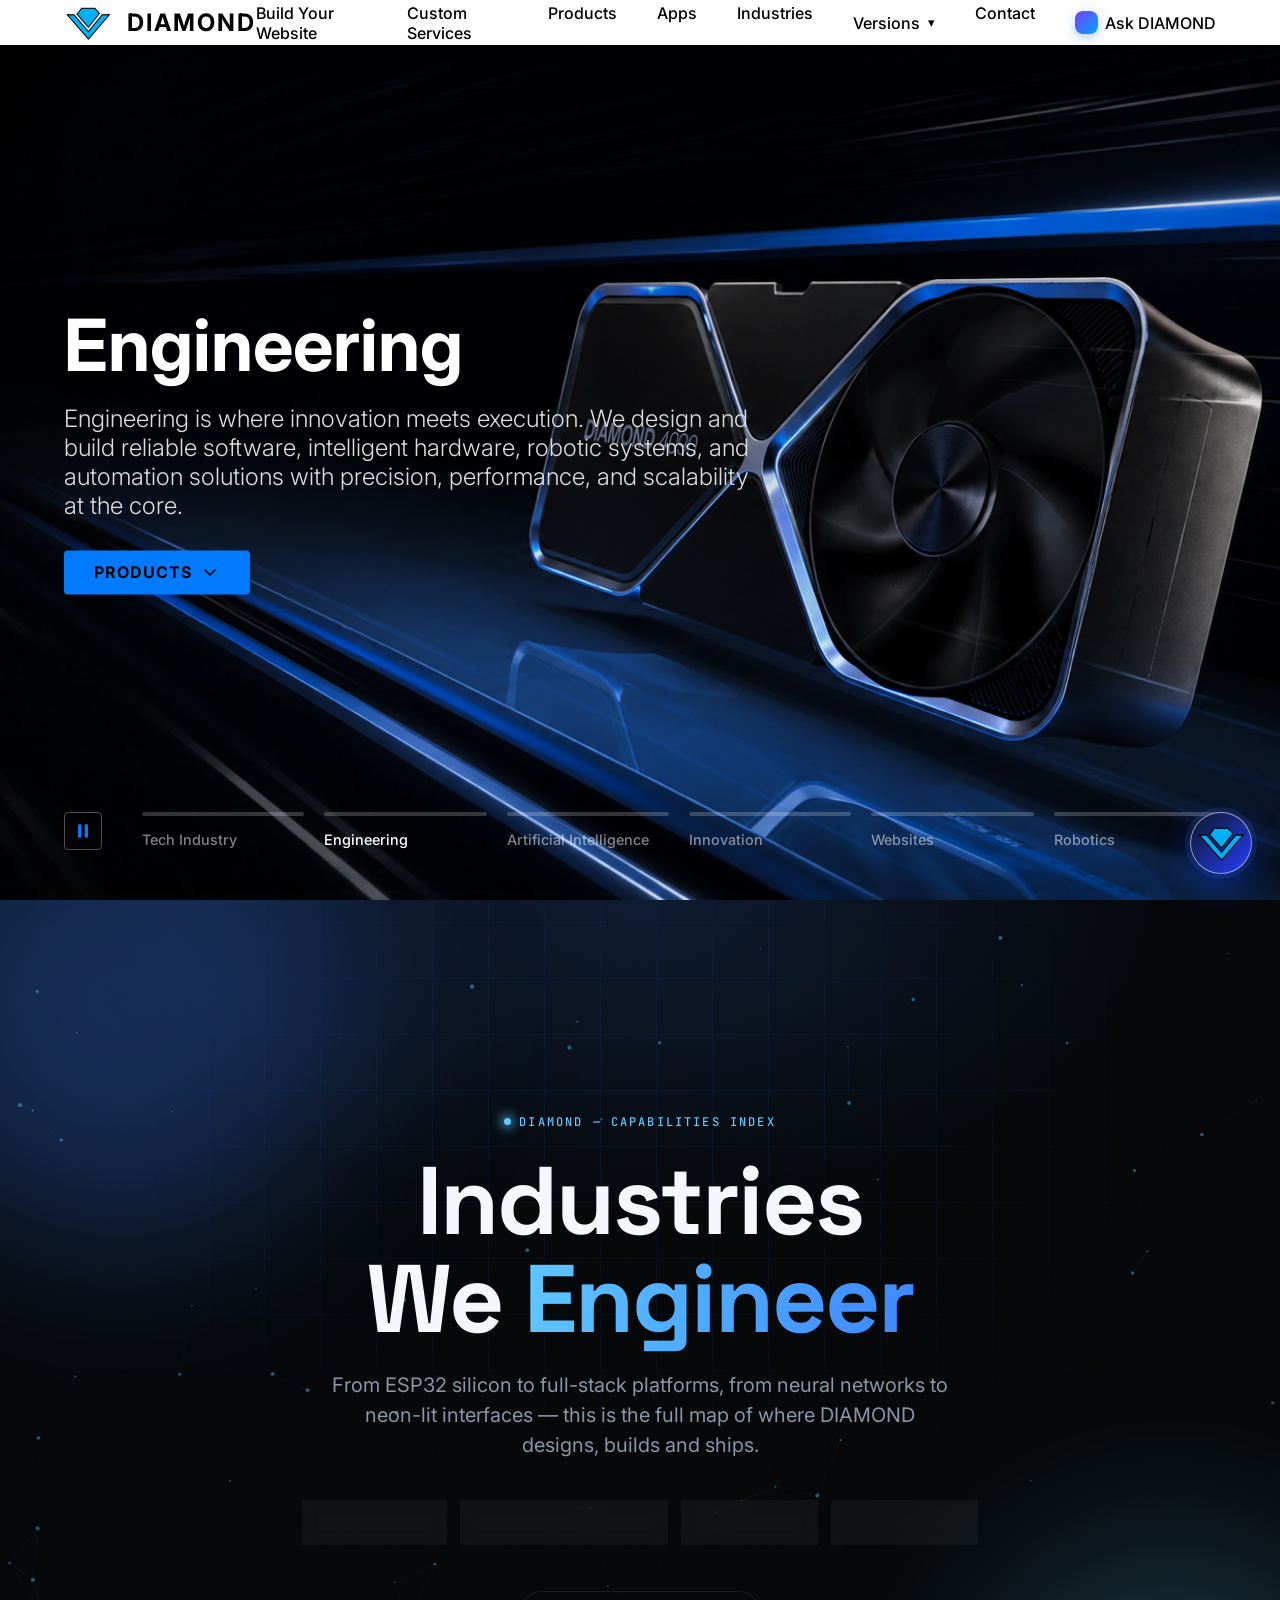
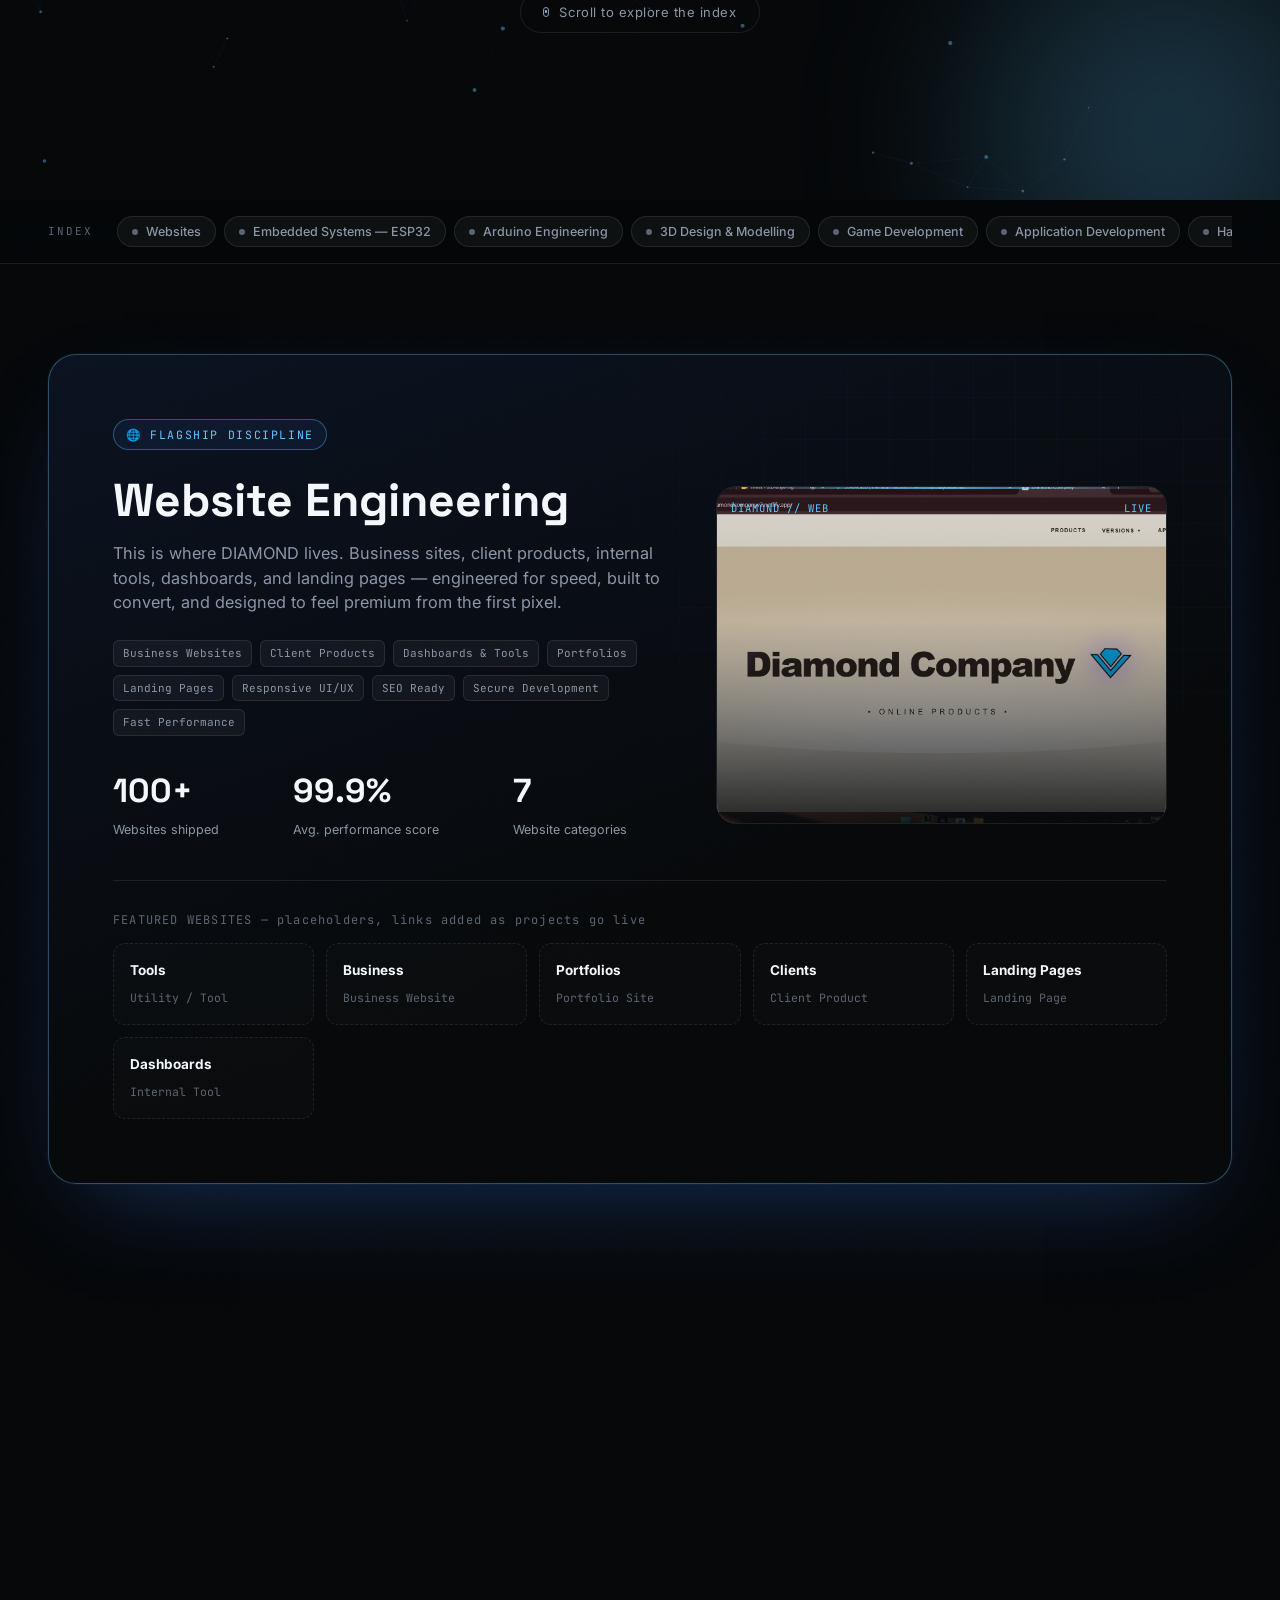
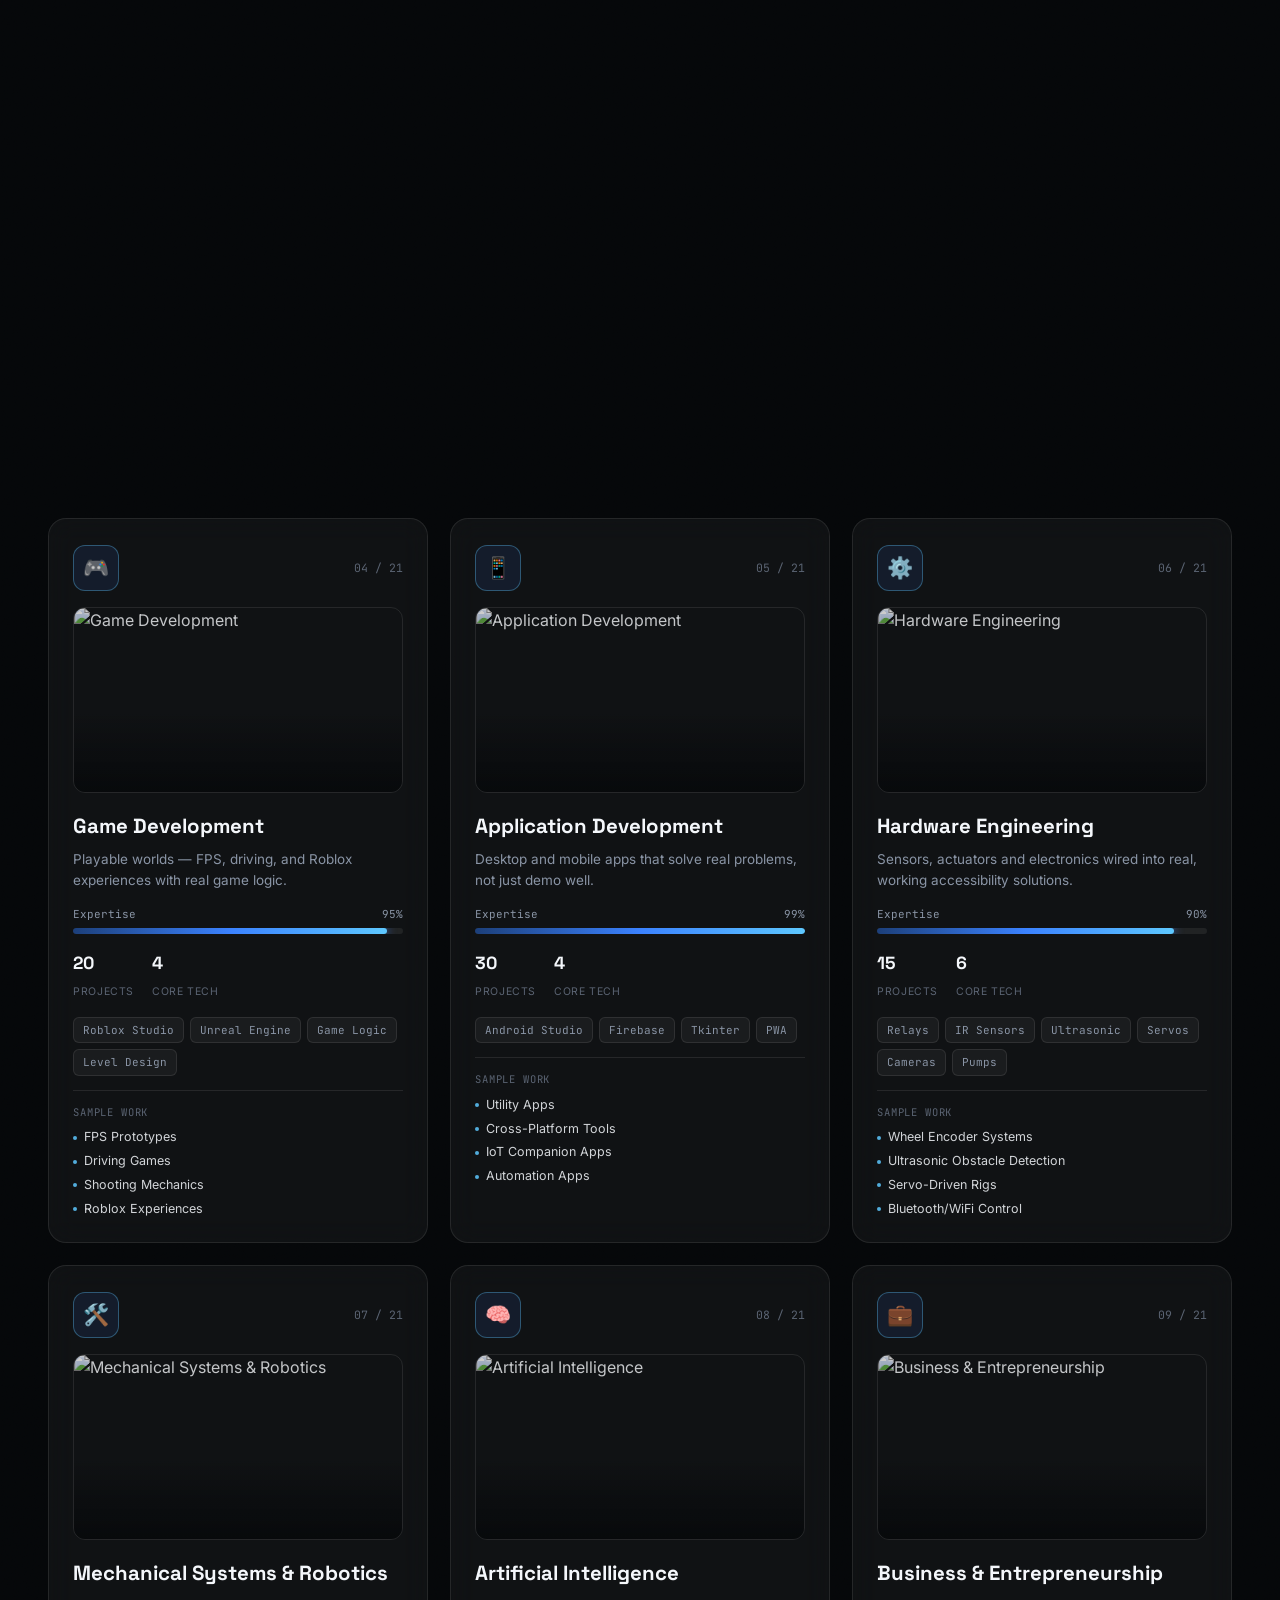
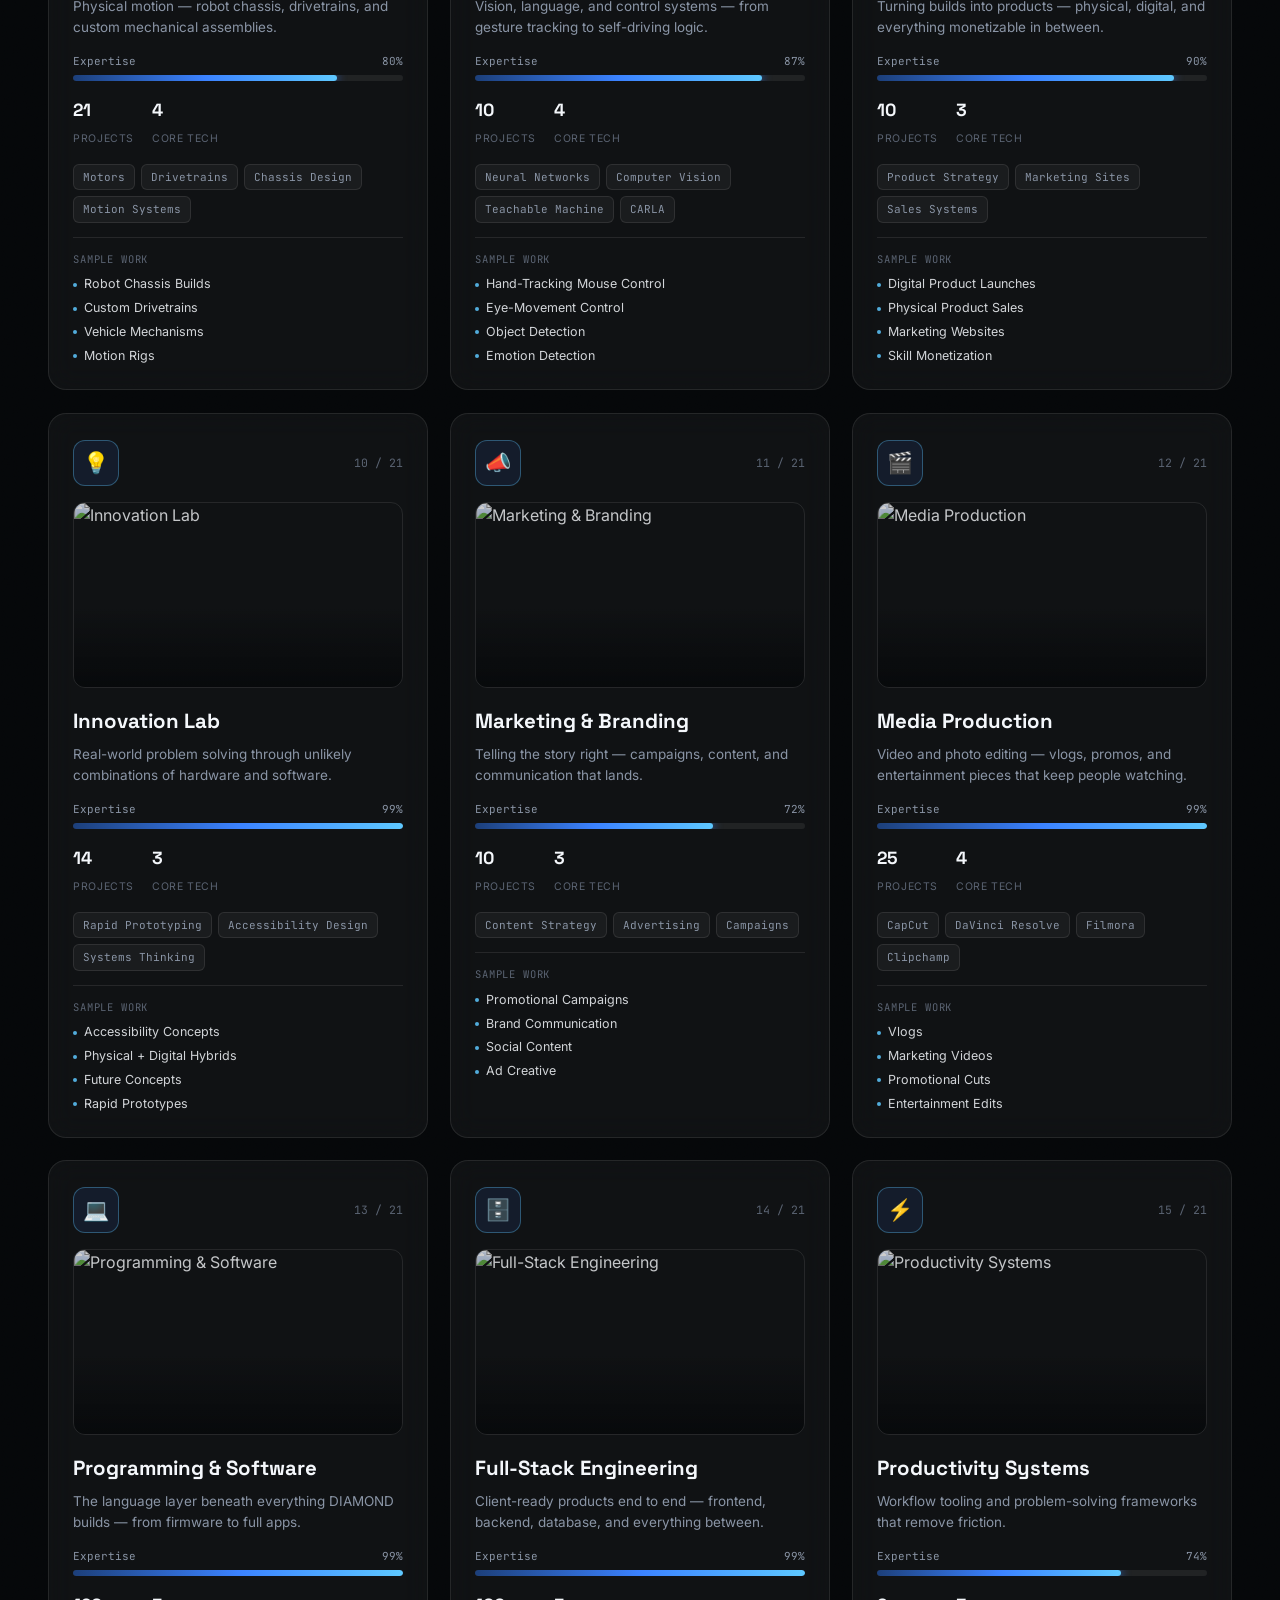
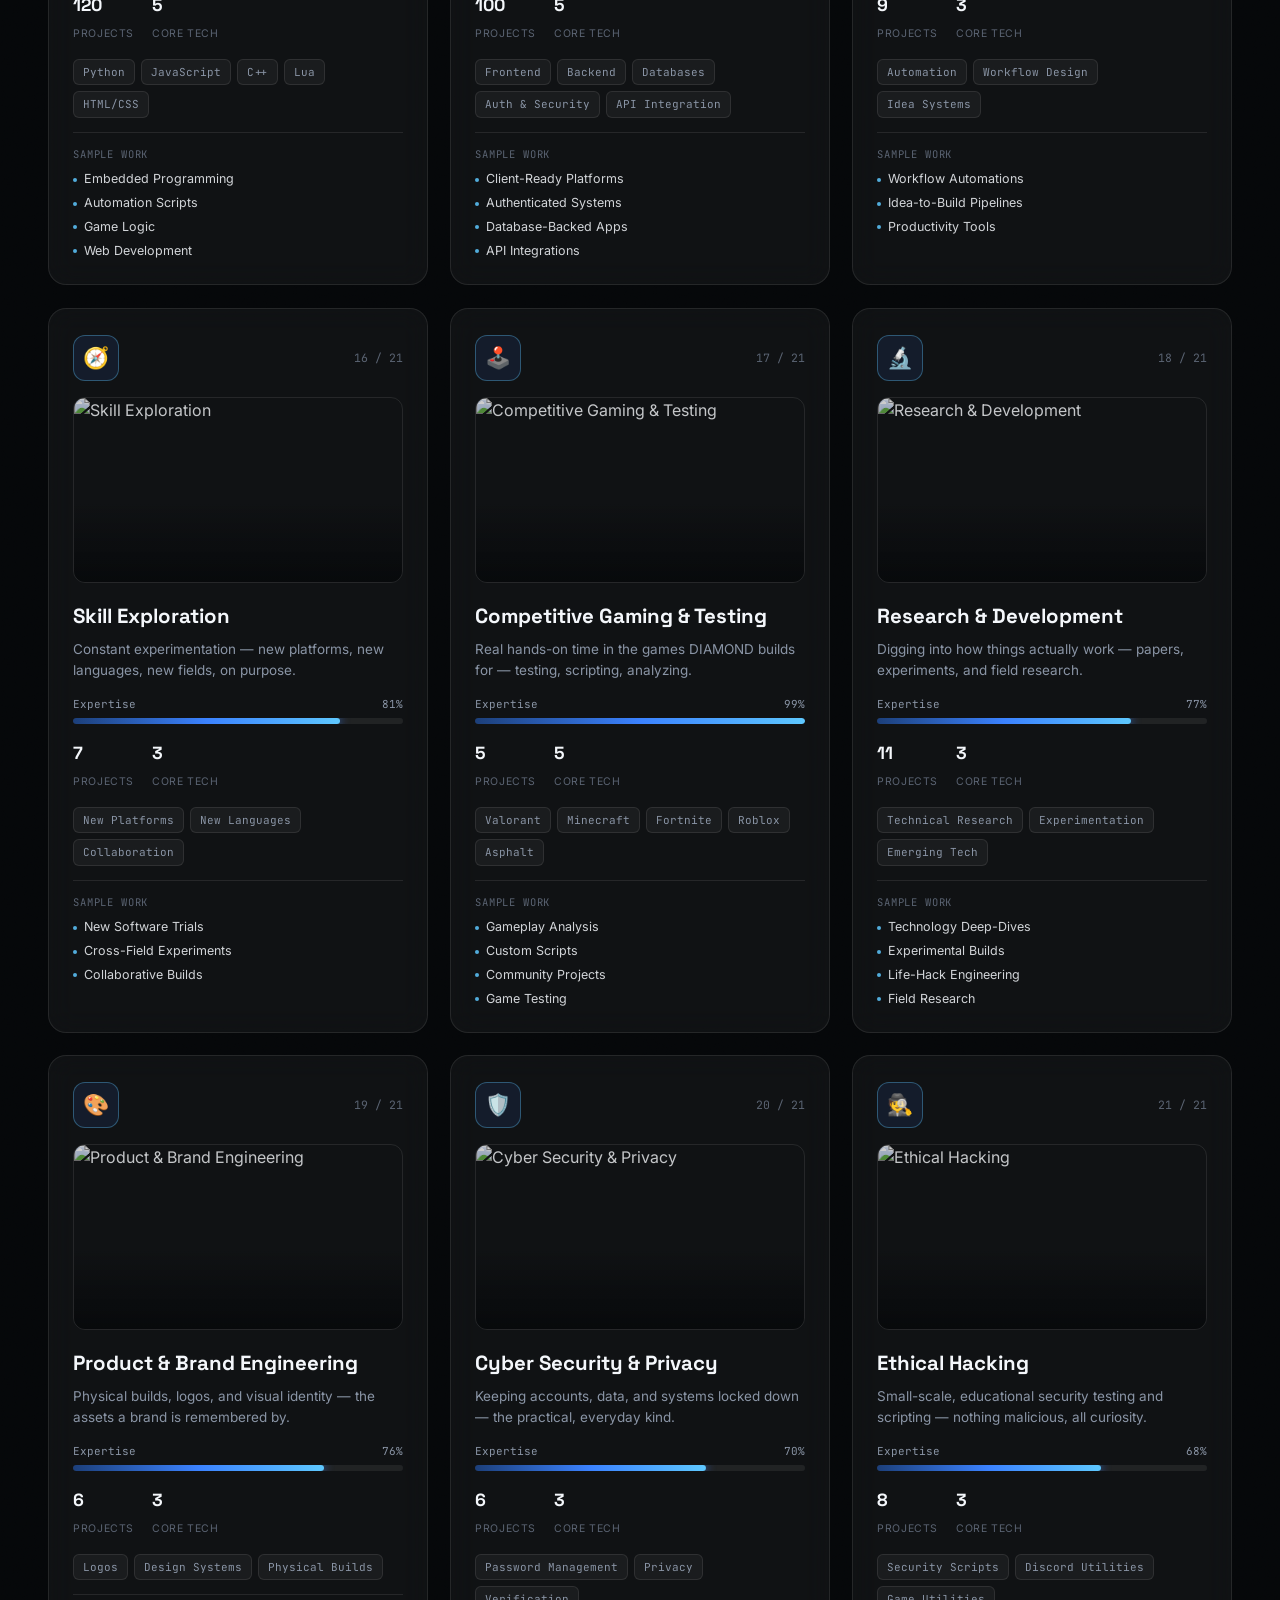
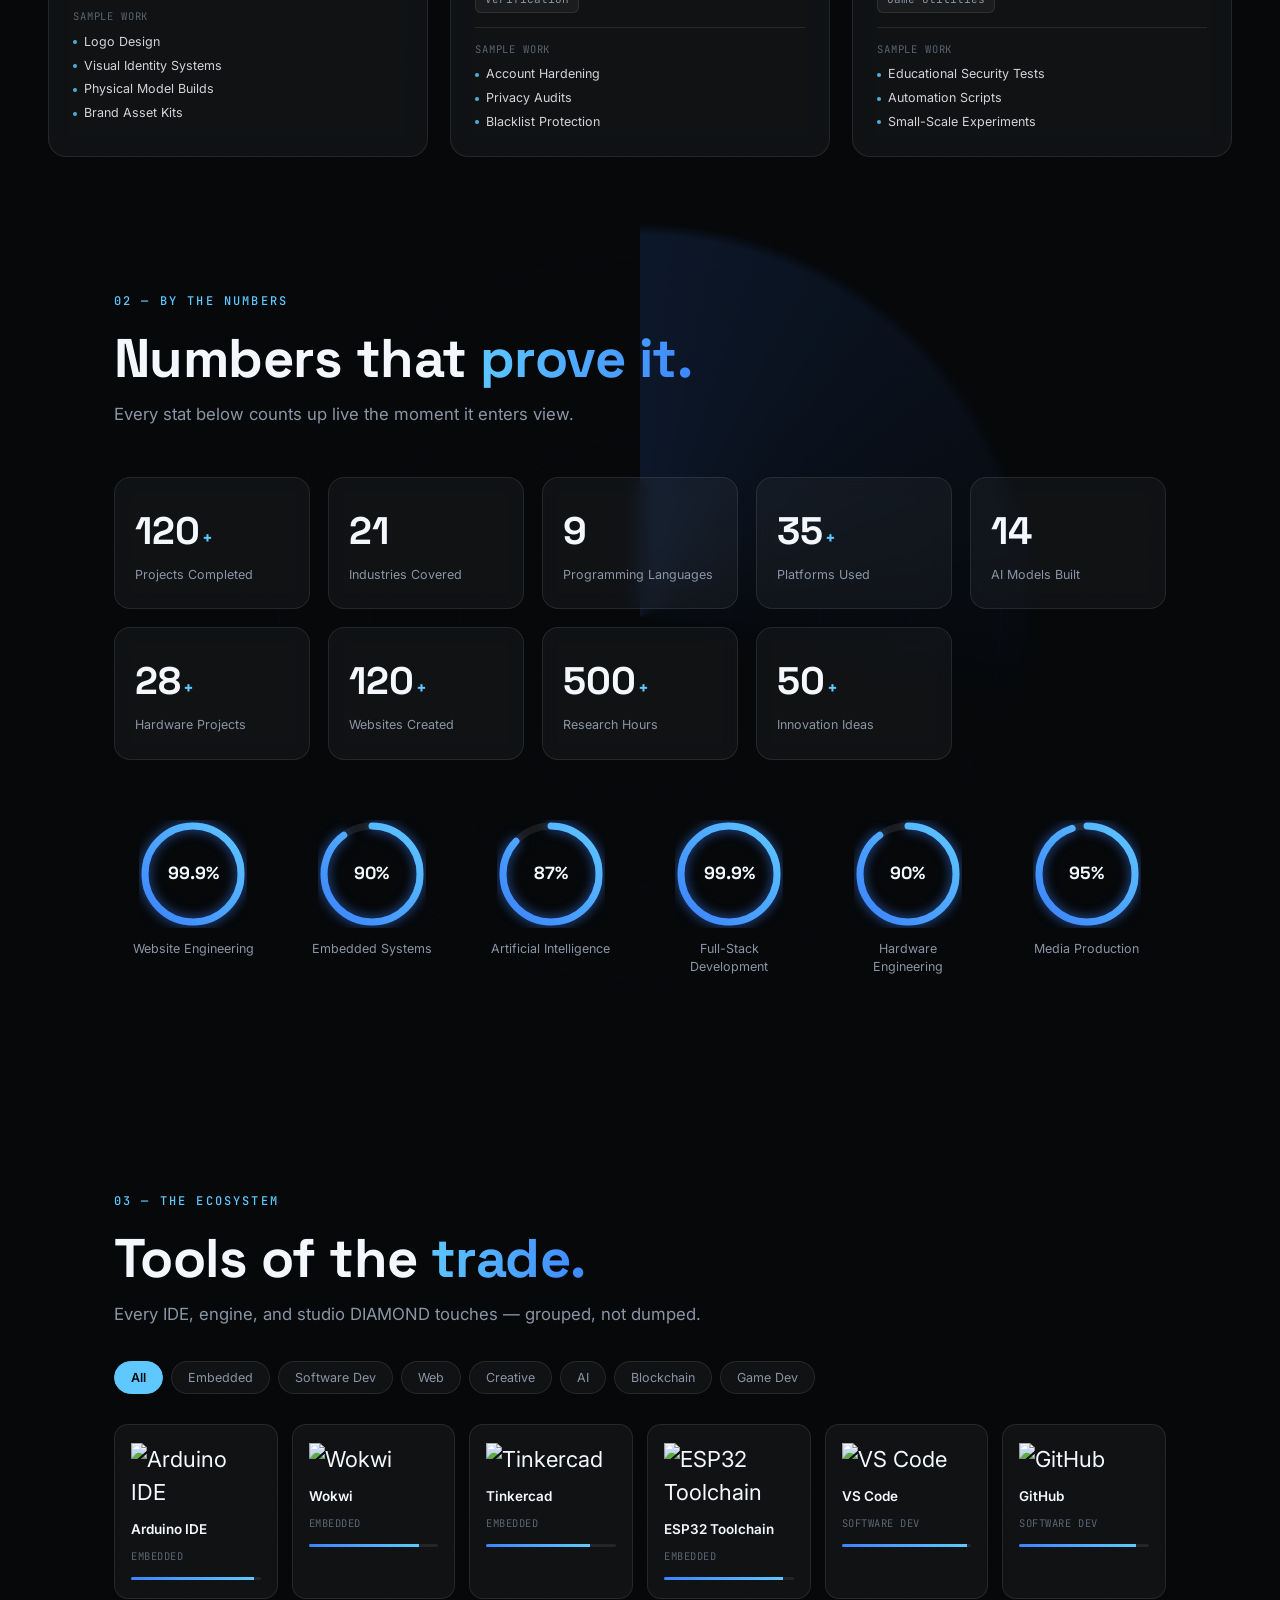
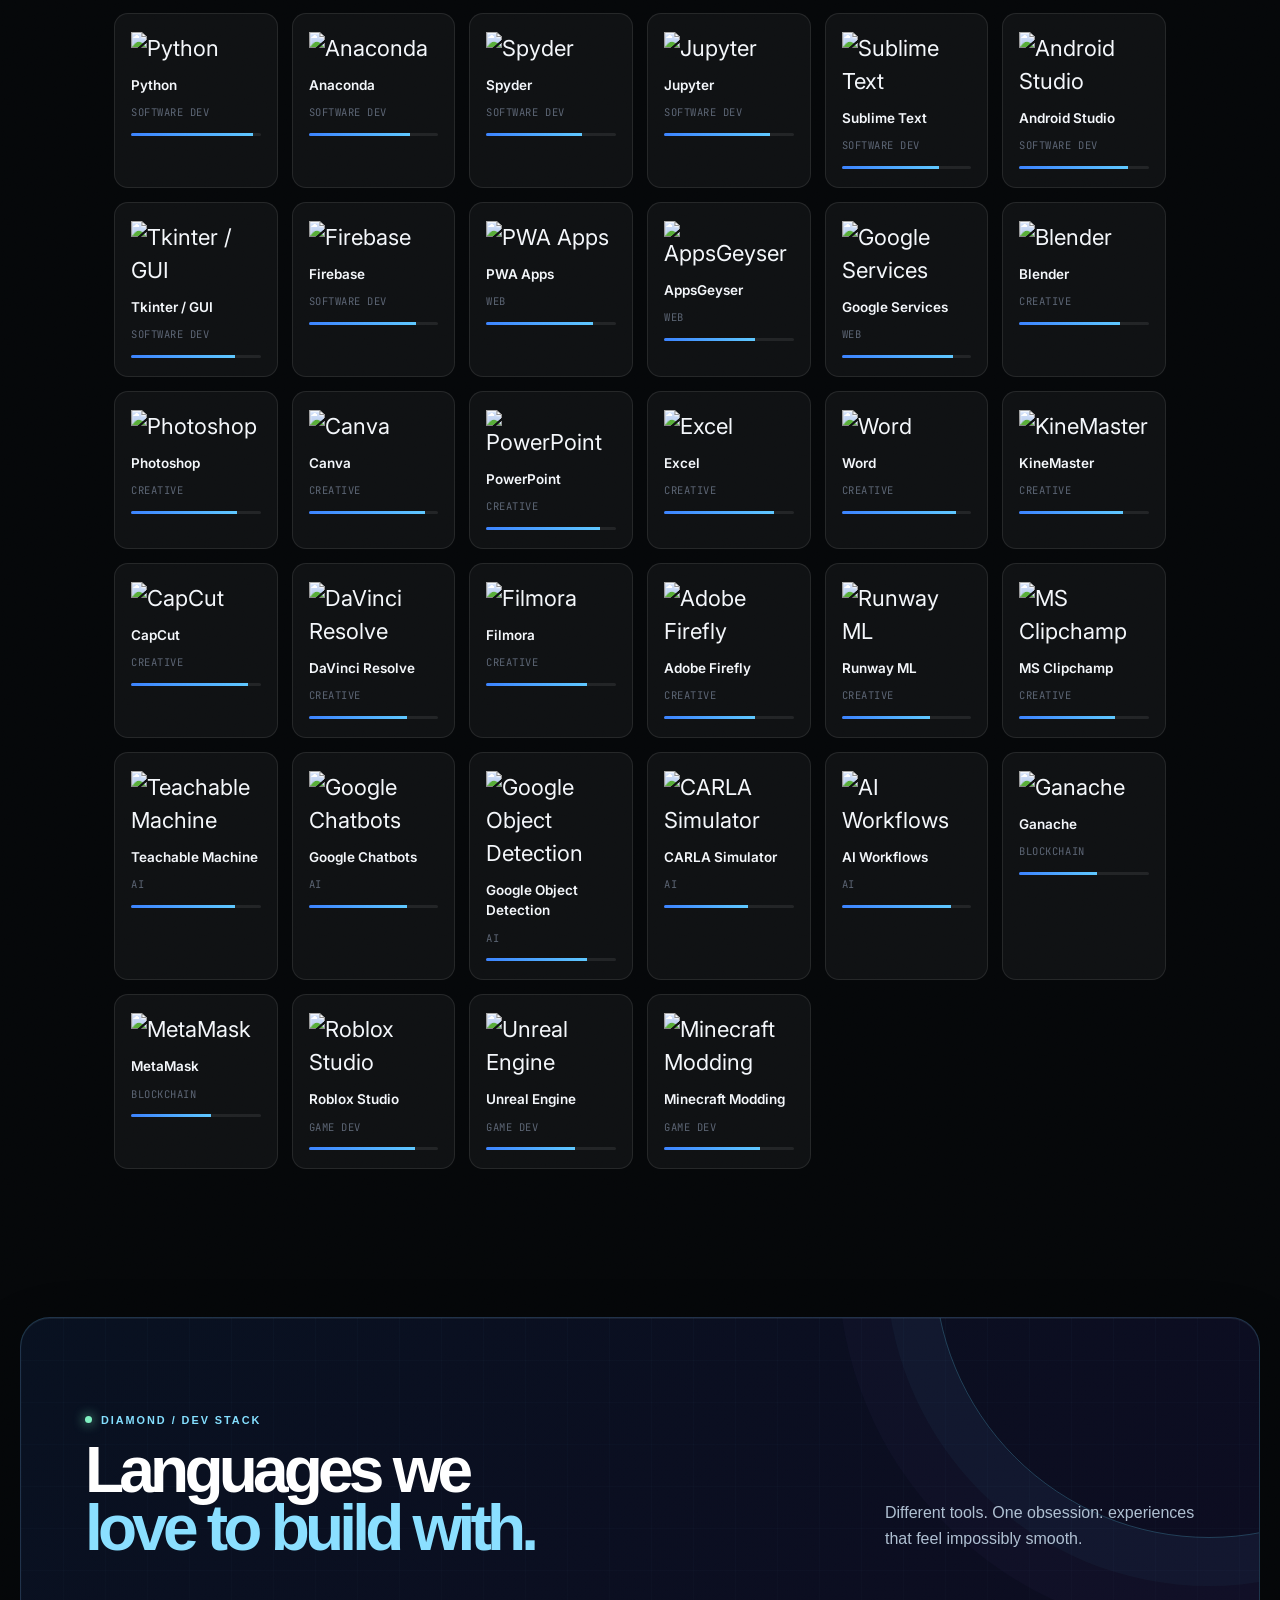
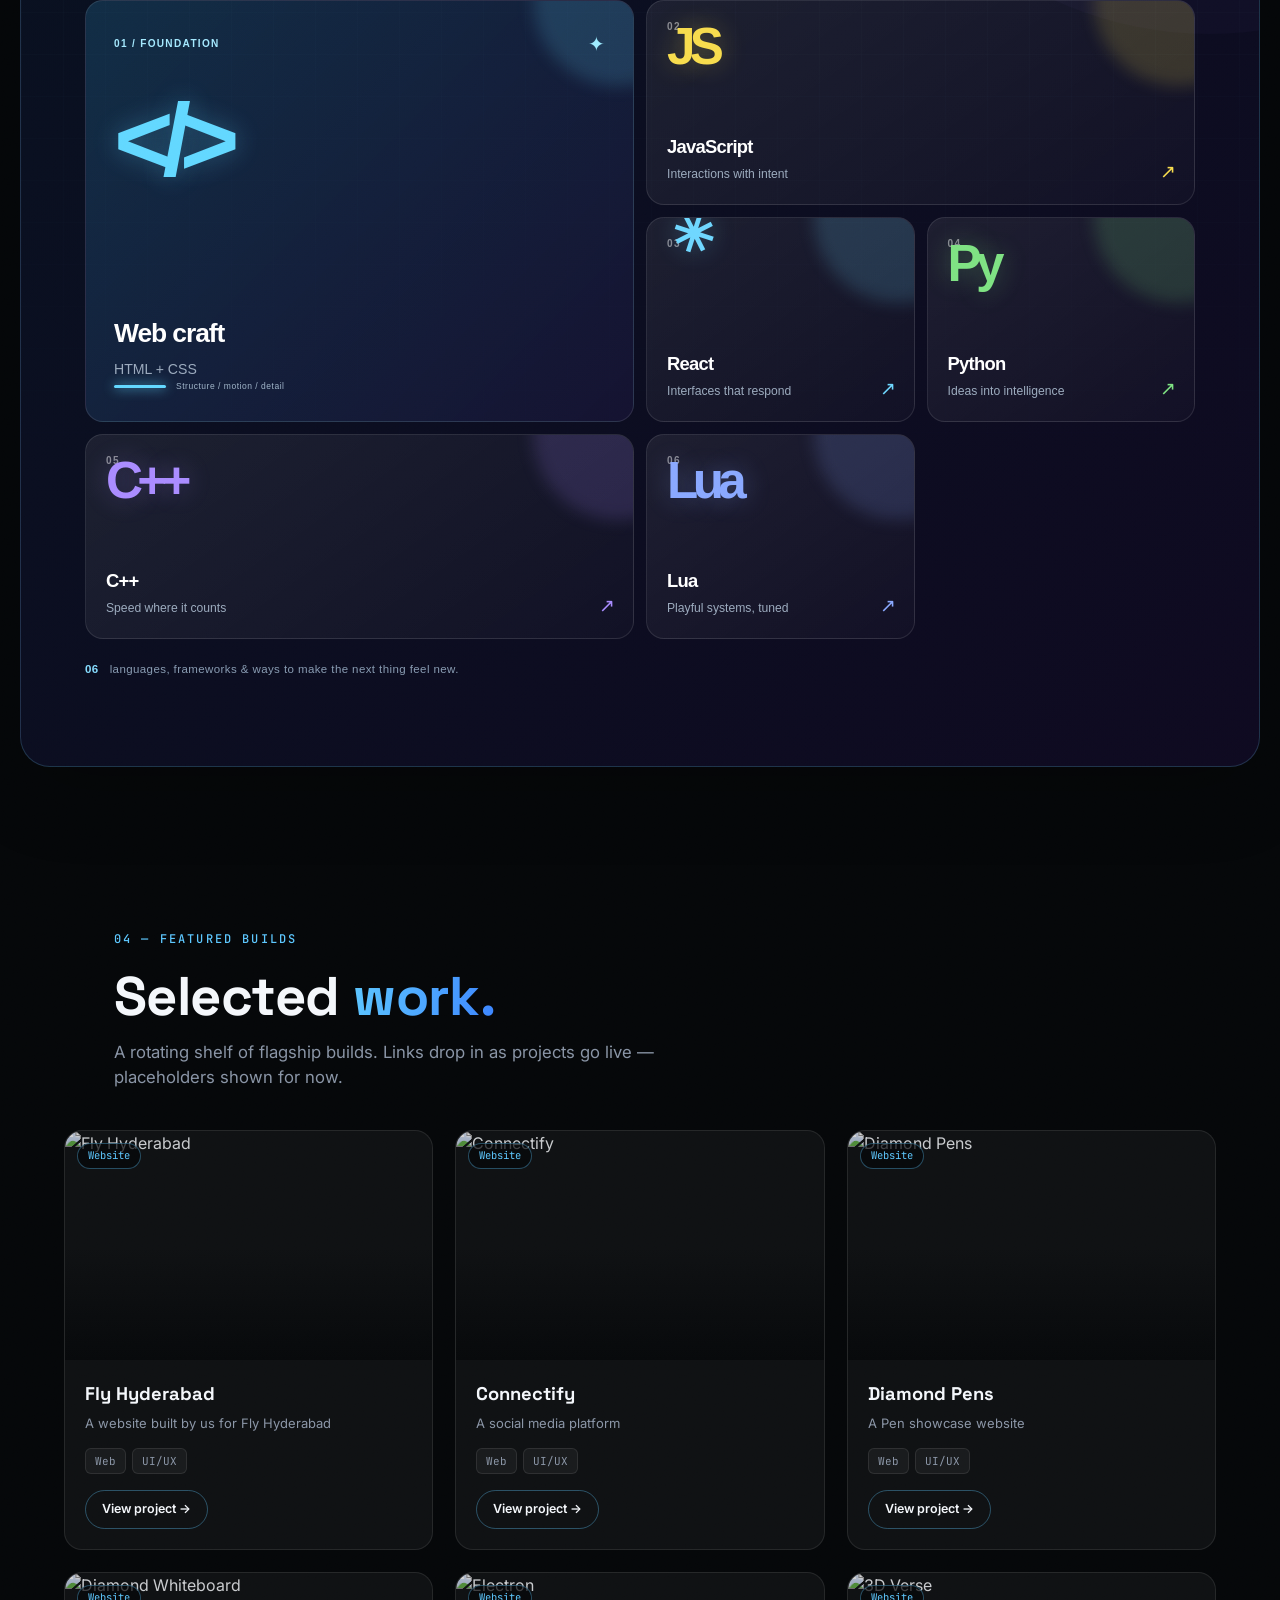
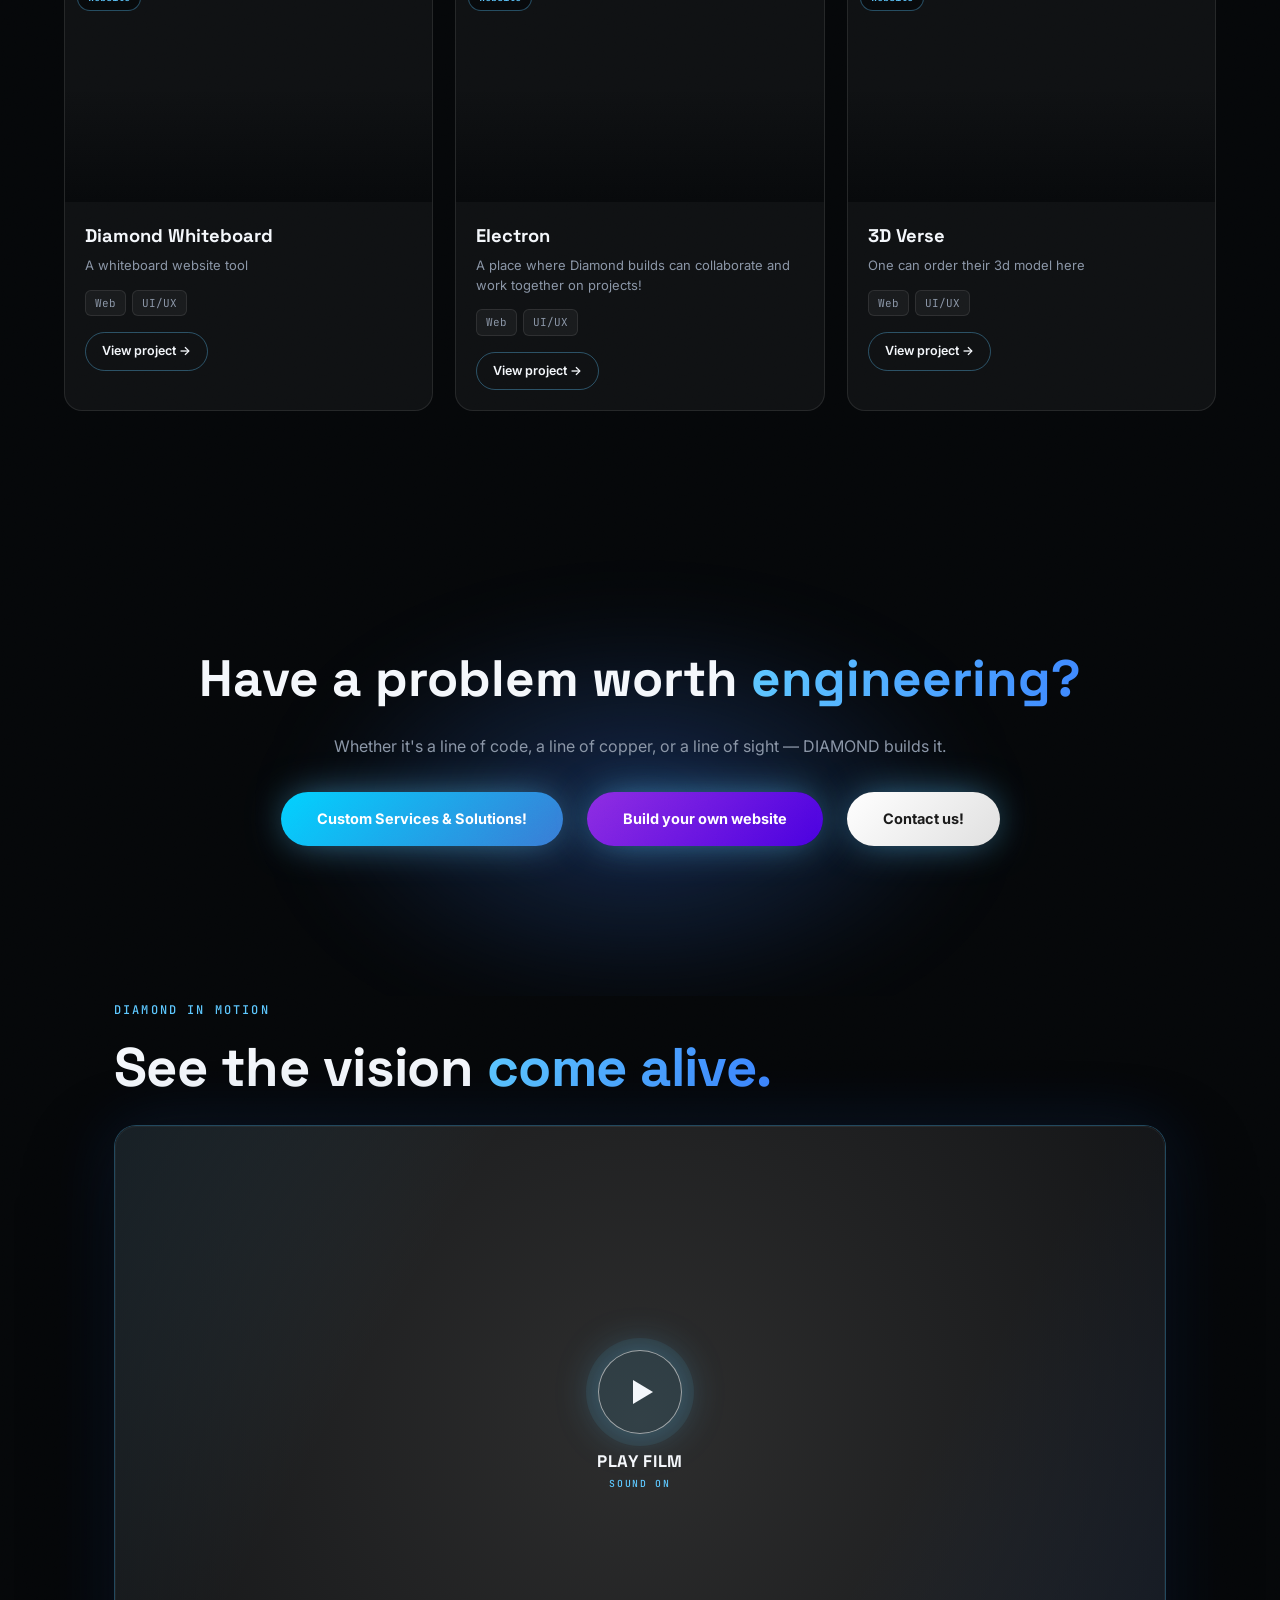
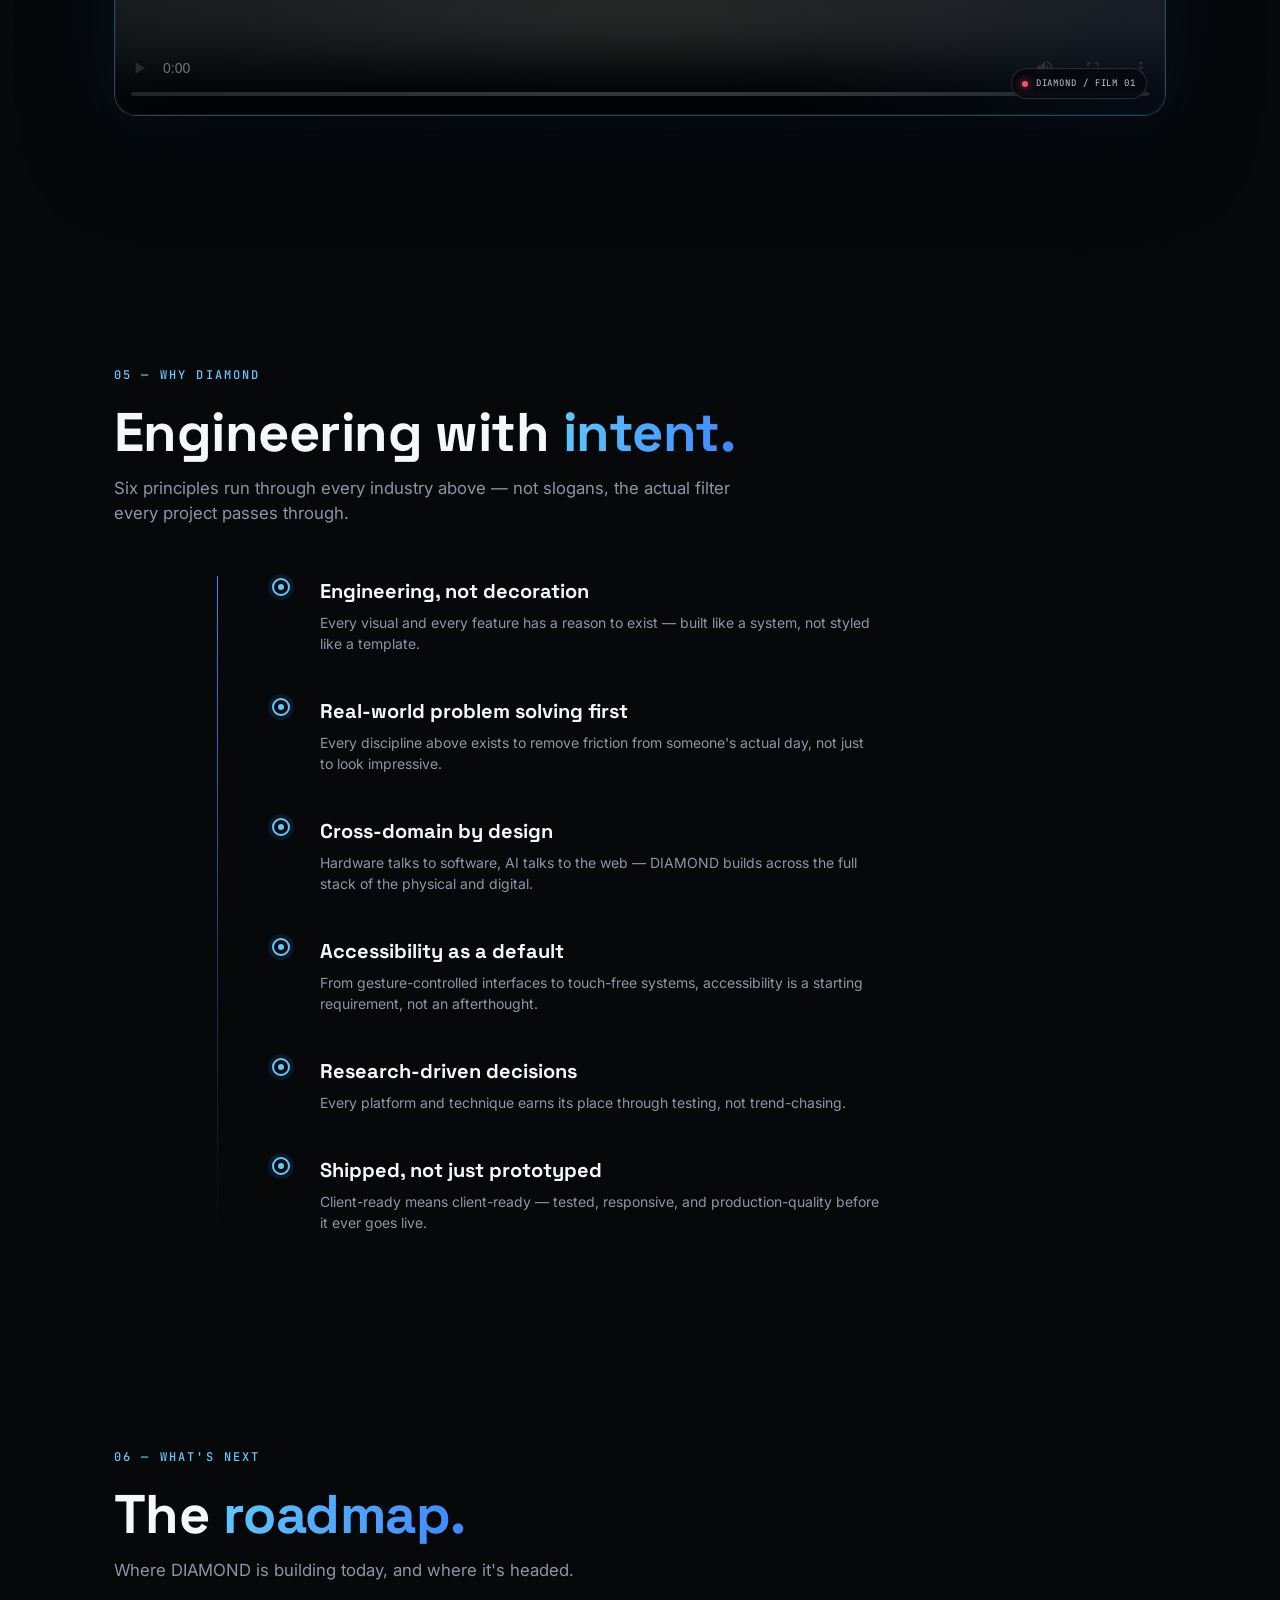
==== commit 33613b64: "fixedpaths" ====
--- a/index.html
+++ b/index.html
@@ -4,15 +4,15 @@
     <meta charset="UTF-8">
     <meta name="viewport" content="width=device-width, initial-scale=1.0">
     <title>DIAMOND | Premium Technology & Engineering</title>
-    <link rel="icon" type="image/png" href="/assets/applogo.png">
-    <link rel="manifest" href="/manifest.json">
+    <link rel="icon" type="image/png" href="assets/applogo.png">
+    <link rel="manifest" href="manifest.json">
     <meta name="theme-color" content="#0b1020">
     <meta name="mobile-web-app-capable" content="yes">
     <meta name="apple-mobile-web-app-capable" content="yes">
     <meta name="apple-mobile-web-app-status-bar-style" content="black-translucent">
-    <link rel="apple-touch-icon" href="/assets/applogo.png">
+    <link rel="apple-touch-icon" href="assets/applogo.png">
     <!-- Products CSS -->
-    <link rel="stylesheet" href="/products/products.css">
+    <link rel="stylesheet" href="products/products.css">
     <!-- Modern Font: Poppins -->
     <link rel="preconnect" href="https://fonts.googleapis.com">
     <link rel="preconnect" href="https://fonts.gstatic.com" crossorigin>
@@ -22,7 +22,7 @@
     
     <!-- Stylesheet -->
     <link rel="stylesheet" href="style.css">
-    <link rel="stylesheet" href="/industries/industries.css">
+    <link rel="stylesheet" href="industries/industries.css">
 </head>
 <body>
 
@@ -31,7 +31,7 @@
         <div class="nav-container">
            <!-- No changes needed to HTML, but ensure your brand div is exactly as before -->
 <div class="brand" id="brand-top">
-    <img src="/assets/DiamondLogo.png" alt="Diamond Logo" class="brand-logo">
+    <img src="assets/DiamondLogo.png" alt="Diamond Logo" class="brand-logo">
     <span class="brand-name">DIAMOND</span>
 </div>
             
@@ -150,7 +150,7 @@
         <div class="slides-container">
             <!-- Slide 1 -->
             <div class="slide">
-                <img src="/assets/TechIndustry.png" alt="Tech Industry">
+                <img src="assets/TechIndustry.png" alt="Tech Industry">
                 <div class="overlay"></div>
                 <div class="slide-content">
                     <h2>Tech Industry</h2>
@@ -168,7 +168,7 @@
             </div>
             <!-- Slide 2 -->
             <div class="slide">
-                <img src="/assets/Engineering.png" alt="Engineering">
+                <img src="assets/Engineering.png" alt="Engineering">
                 <div class="overlay"></div>
                 <div class="slide-content">
                     <h2>Engineering</h2>
@@ -186,7 +186,7 @@
             </div>
             <!-- Slide 3 -->
             <div class="slide">
-                <img src="/assets/ArtificialIntelligence.png" alt="Artificial Intelligence">
+                <img src="assets/ArtificialIntelligence.png" alt="Artificial Intelligence">
                 <div class="overlay"></div>
                 <div class="slide-content">
                     <h2>Artificial Intelligence</h2>
@@ -204,7 +204,7 @@
             </div>
             <!-- Slide 4 -->
             <div class="slide">
-                <img src="/assets/Innovation.png" alt="Innovation">
+                <img src="assets/Innovation.png" alt="Innovation">
                 <div class="overlay"></div>
                 <div class="slide-content">
                     <h2>Innovation</h2>
@@ -222,7 +222,7 @@
             </div>
             <!-- Slide 5 -->
             <div class="slide">
-                <img src="/assets/Websites.png" alt="Websites">
+                <img src="assets/Websites.png" alt="Websites">
                 <div class="overlay"></div>
                 <div class="slide-content">
                     <h2 style="color: black;">Websites</h2>
@@ -240,7 +240,7 @@
             </div>
             <!-- Slide 6 -->
             <div class="slide">
-                <img src="/assets/Robotics.png" alt="Robotics">
+                <img src="assets/Robotics.png" alt="Robotics">
                 <div class="overlay"></div>
                 <div class="slide-content">
                     <h2>Robotics</h2>
@@ -440,7 +440,7 @@
     </div>
     <div class="indusVideoFrame" id="indusVideoFrame">
       <video id="indusShowreel" class="indusShowreel" preload="metadata" playsinline controls>
-        <source src="../assets/Diamond_Video.mp4" type="video/mp4">
+        <source src="assets/Diamond_Video.mp4" type="video/mp4">
         Your browser does not support HTML video.
       </video>
       <button class="indusVideoPlay" id="indusVideoPlay" type="button" aria-label="Play Diamond showreel">
@@ -1408,8 +1408,8 @@
                         <!-- THE MACHINE (Replace src with your transparent Y540 PNG) -->
                        
                         <img src="https://www.digitaldreamsjaipur.com/wp-content/uploads/2019/07/Y530-3.jpg" alt="Lenovo Legion Y540 Workstation" class="laptop-img" id="machine-img">
-                        <img src="/assets/LenovoLegion1.jpeg" alt="Lenovo Legion Y540 Workstation" class="laptop-img" id="machine-img">
-                        <img src="/assets/LenovoLegion2.jpg" alt="Lenovo Legion Y540 Workstation" class="laptop-img" id="machine-img">
+                        <img src="assets/LenovoLegion1.jpeg" alt="Lenovo Legion Y540 Workstation" class="laptop-img" id="machine-img">
+                        <img src="assets/LenovoLegion2.jpg" alt="Lenovo Legion Y540 Workstation" class="laptop-img" id="machine-img">
                         
                         <!-- Scanner -->
                         <div class="scanner-line"></div>
@@ -1606,7 +1606,7 @@
               <div class="card-glow featured-glow"></div>
               <div class="card-header">
                 <div class="avatar-container large">
-                  <img src="/assets/AdityaSoni.png" alt="Aditya Soni" class="avatar">
+                  <img src="assets/AdityaSoni.png" alt="Aditya Soni" class="avatar">
                   <div class="status-pulse"></div>
                 </div>
                 <div class="role-icon premium-icon">
@@ -1796,8 +1796,8 @@
                     
                     <!-- Placeholder images - update src with actual assets -->
                     <div class="image-wrapper floating">
-                        <img src="/assets/DiamondLogo.png" alt="DIAMOND Logo" class="diamond-logo">
-                        <img src="/assets/AdityaSoni.png" alt="Aditya Soni" class="profile-img">
+                        <img src="assets/DiamondLogo.png" alt="DIAMOND Logo" class="diamond-logo">
+                        <img src="assets/AdityaSoni.png" alt="Aditya Soni" class="profile-img">
                     </div>
                     
                 </div>
@@ -1949,14 +1949,14 @@
     <aside class="diamond-chat" id="diamond-chat" aria-label="DIAMOND assistant">
         <button type="button" class="diamond-chat-launcher" id="diamond-chat-launcher" aria-label="Open DIAMOND assistant" aria-expanded="false">
             <span class="diamond-chat-pulse"></span>
-            <img src="/assets/DiamondLogo.png" alt="" draggable="false">
+            <img src="assets/DiamondLogo.png" alt="" draggable="false">
             <span class="diamond-chat-launcher-tip">Ask DIAMOND</span>
         </button>
 
         <section class="diamond-chat-window" id="diamond-chat-window" aria-hidden="true">
             <header class="diamond-chat-header">
                 <div class="diamond-chat-identity">
-                    <span class="diamond-chat-avatar"><img src="/assets/DiamondLogo.png" alt=""></span>
+                    <span class="diamond-chat-avatar"><img src="assets/DiamondLogo.png" alt=""></span>
                     <div><strong>DIAMOND Assistant</strong><small><i></i> Online · Site guide</small></div>
                 </div>
                 <button type="button" class="diamond-chat-close" aria-label="Close assistant"><i class="fa-solid fa-xmark"></i></button>
@@ -1982,12 +1982,12 @@
     <!-- Scripts -->
      <script src="cursor.js"></script>
      <!-- Products JavaScript -->
-    <script type="module" src="../products/products.js"></script>
+    <script type="module" src="products/products.js"></script>
     <script src="script.js"></script>
-    <script src="/industries/industries.js"></script>
+    <script src="industries/industries.js"></script>
     <script>
         if ('serviceWorker' in navigator) {
-            window.addEventListener('load', () => navigator.serviceWorker.register('/sw.js'));
+            window.addEventListener('load', () => navigator.serviceWorker.register('sw.js'));
         }
     </script>
 </body>
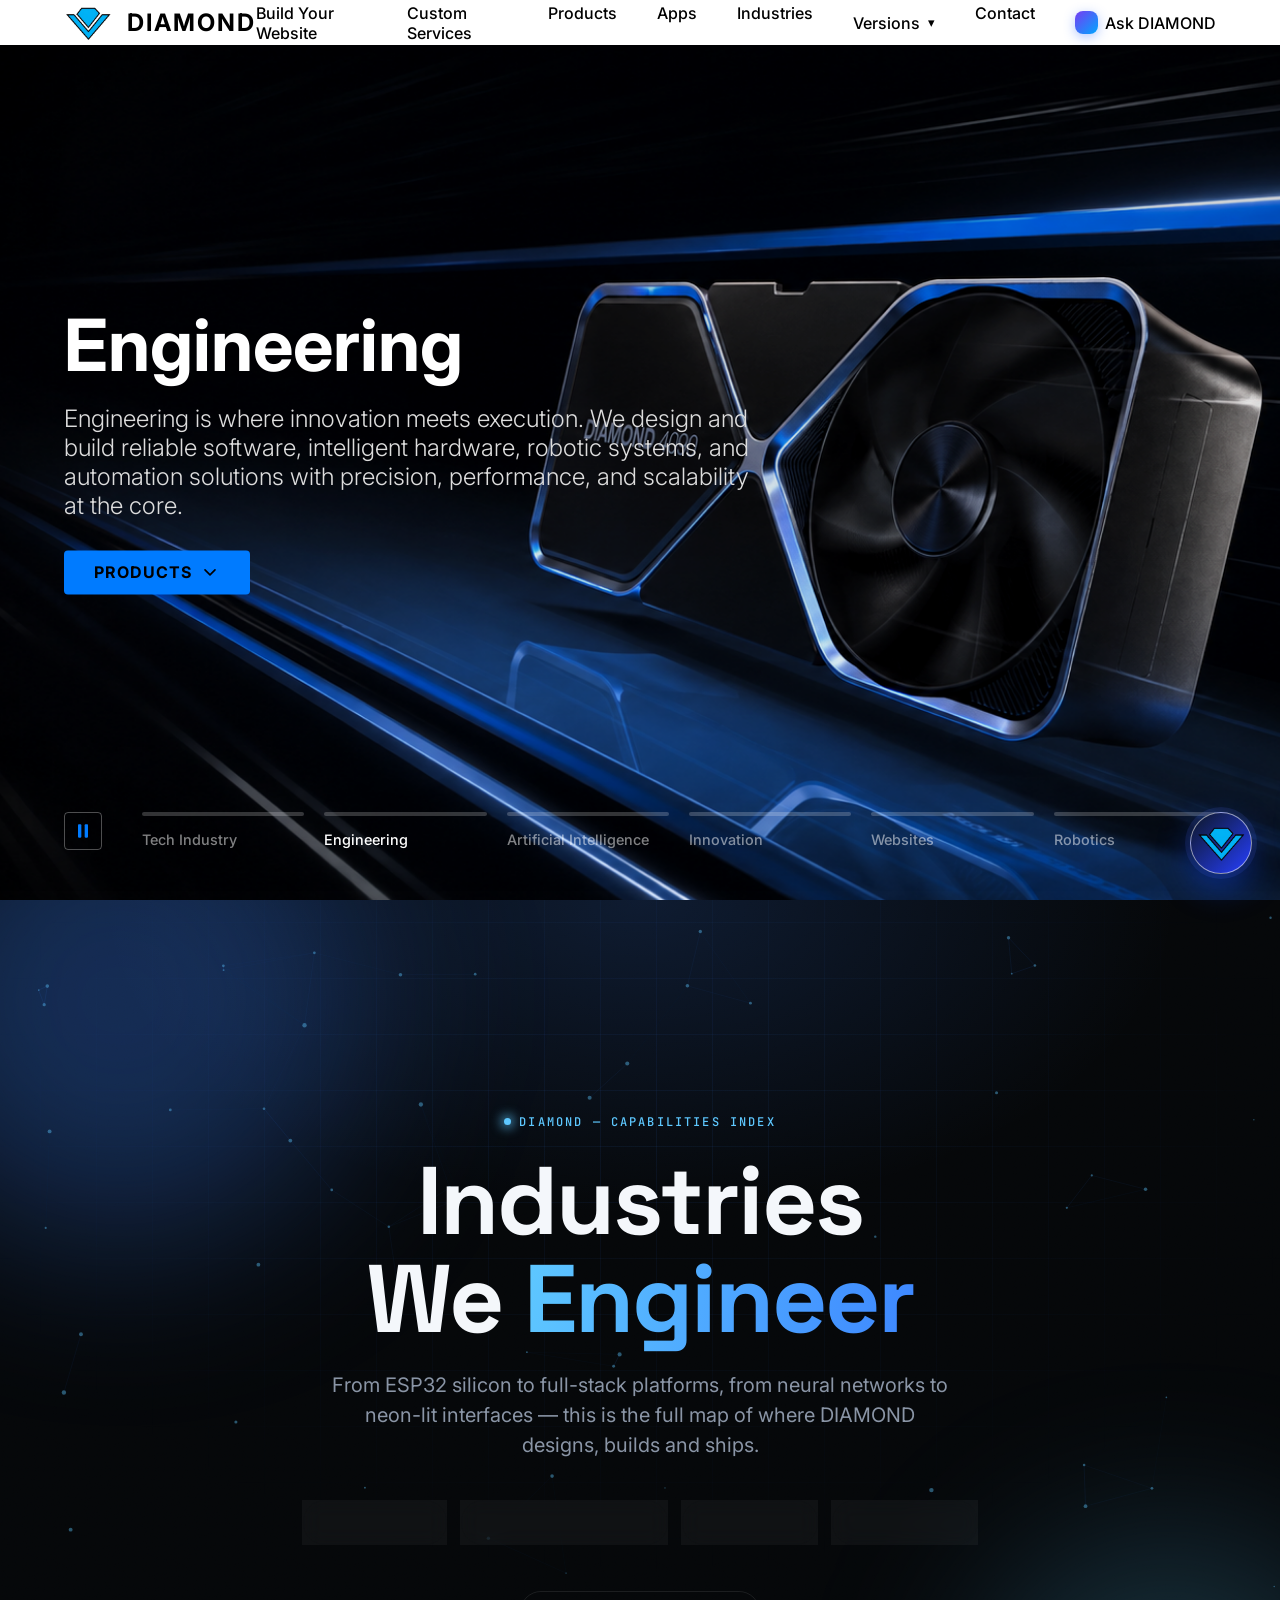
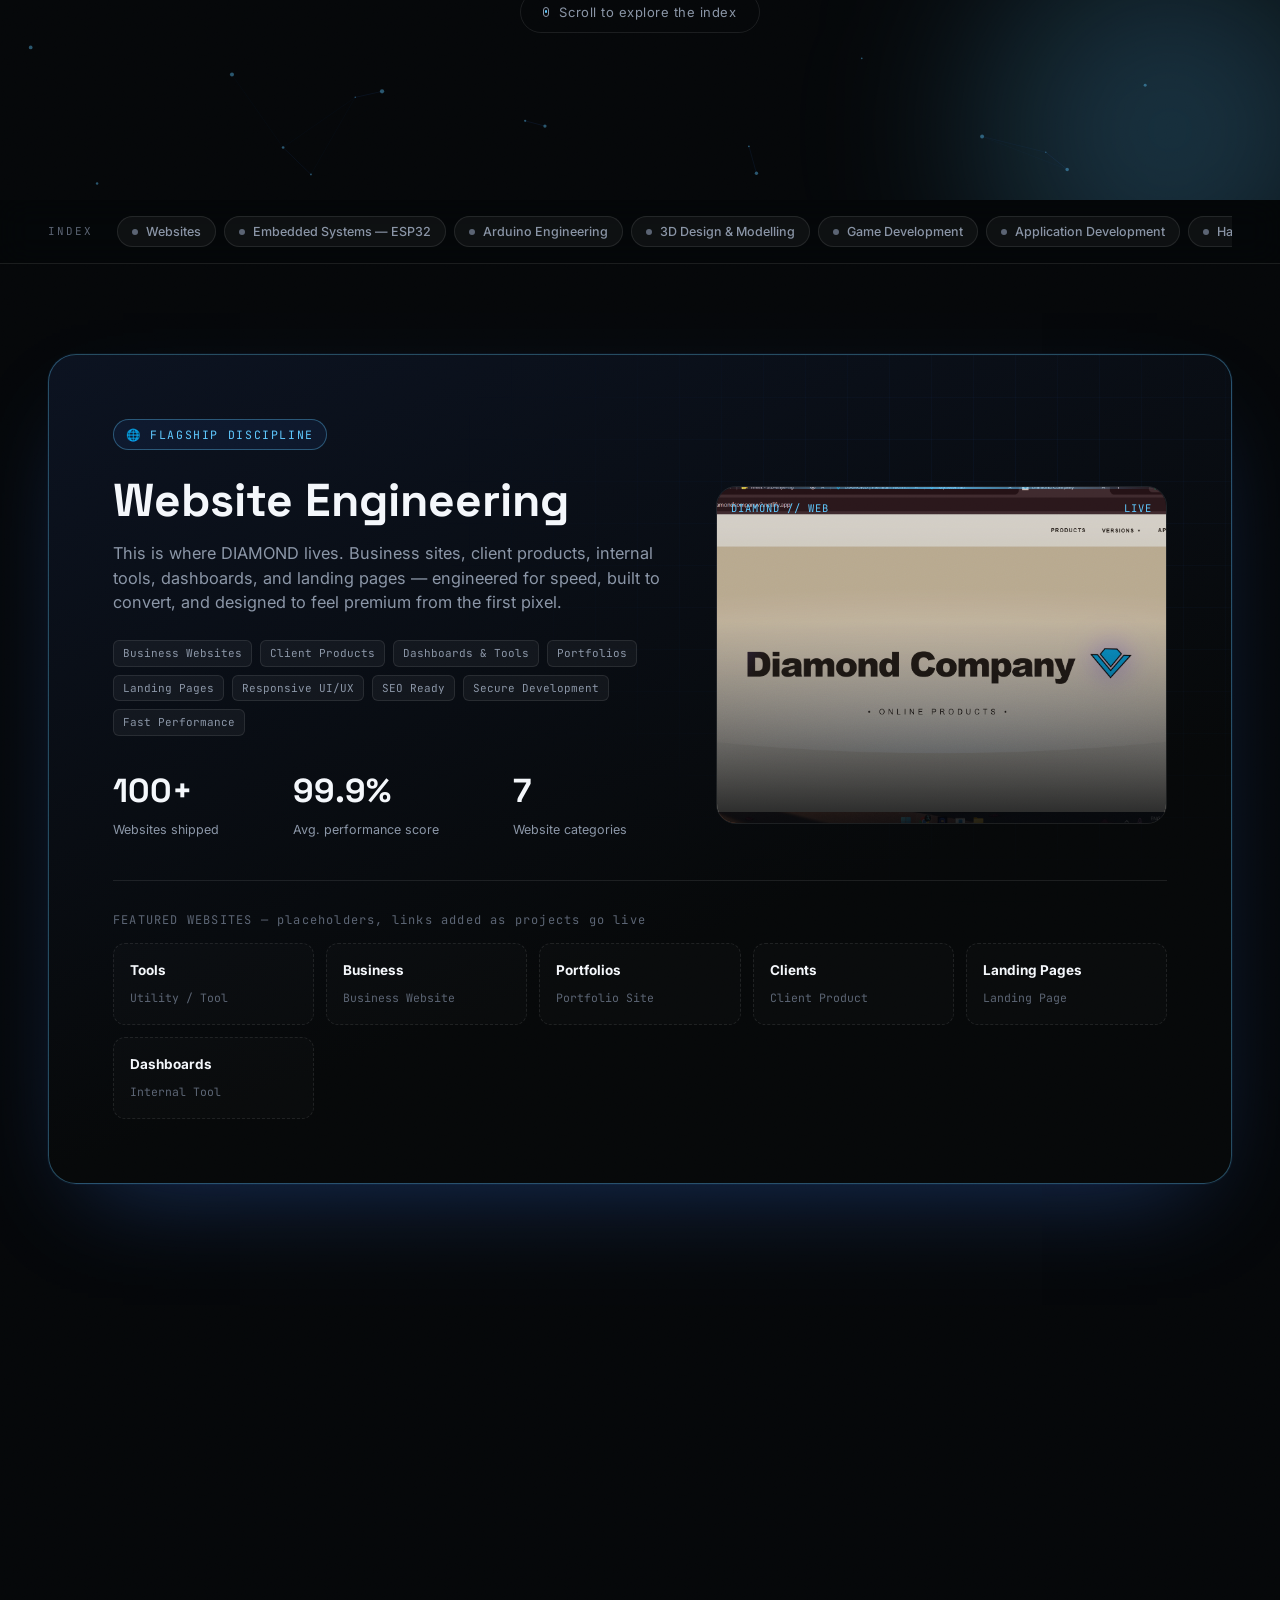
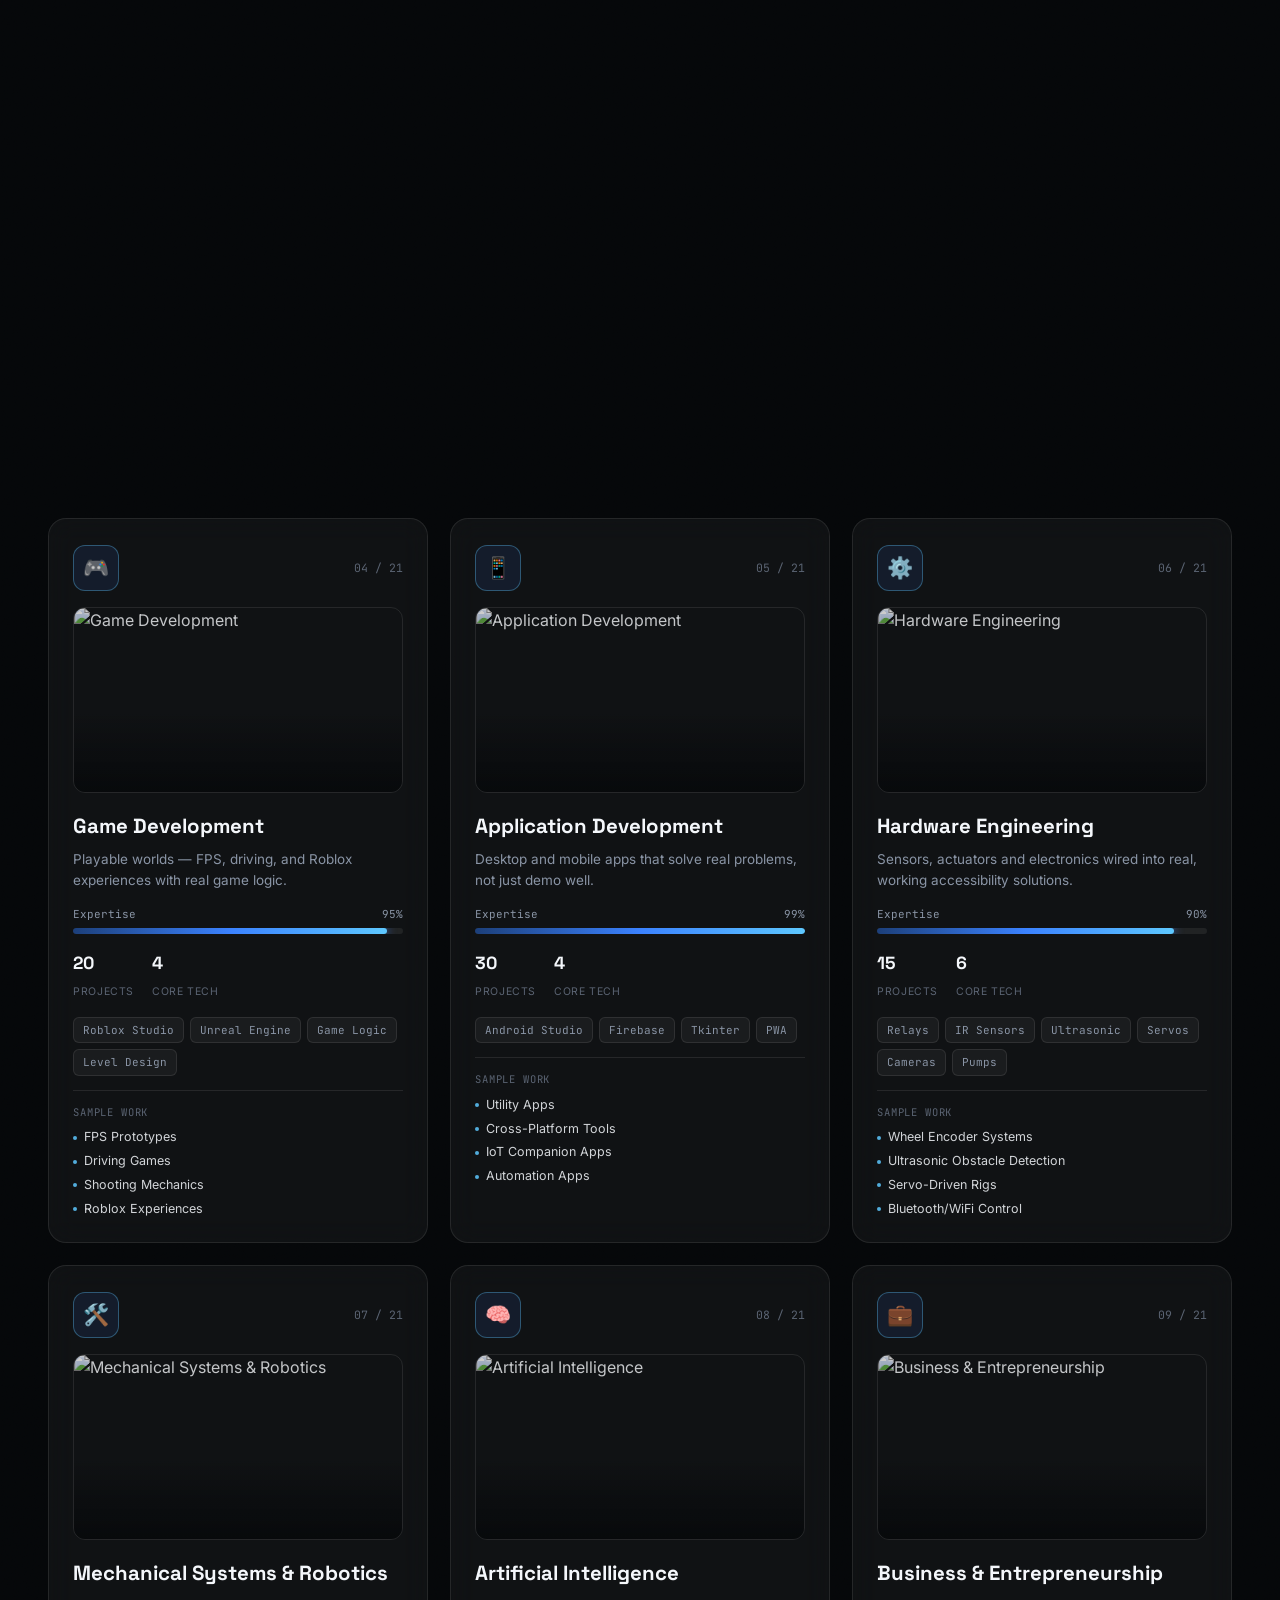
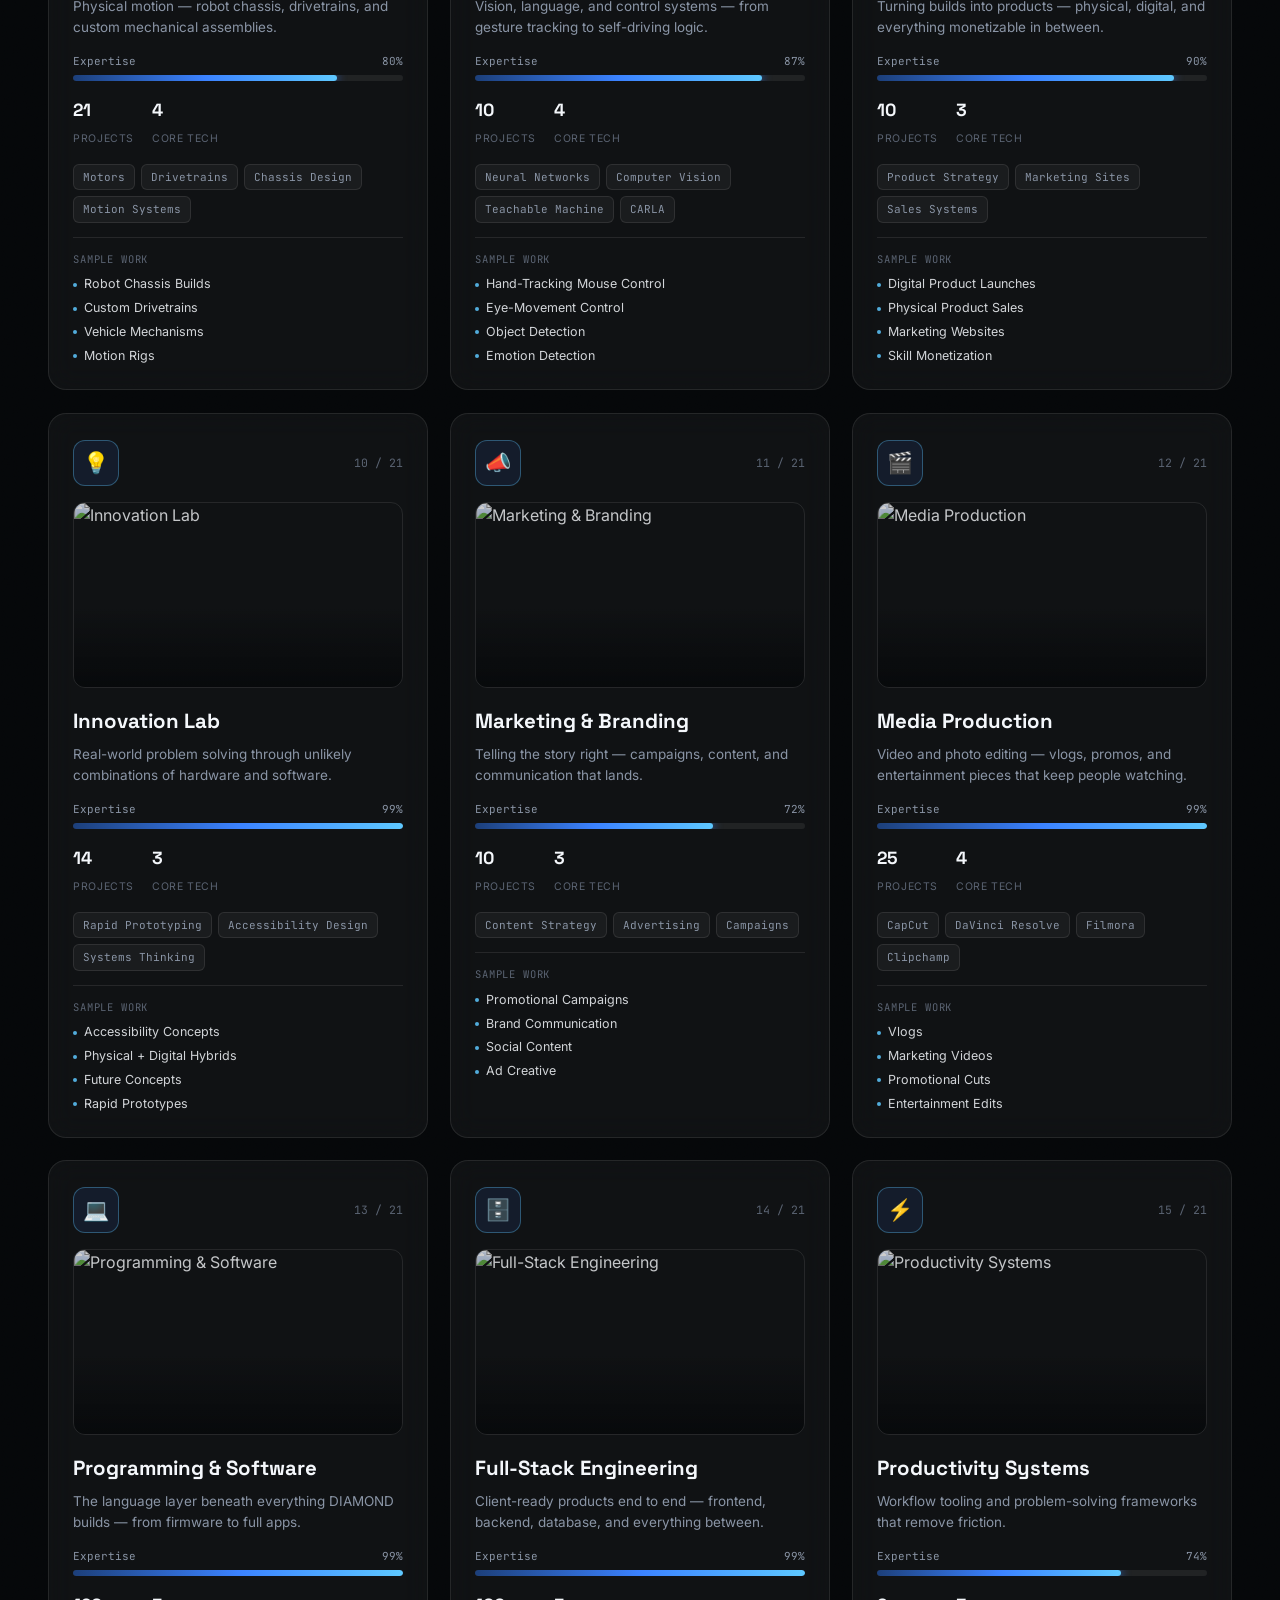
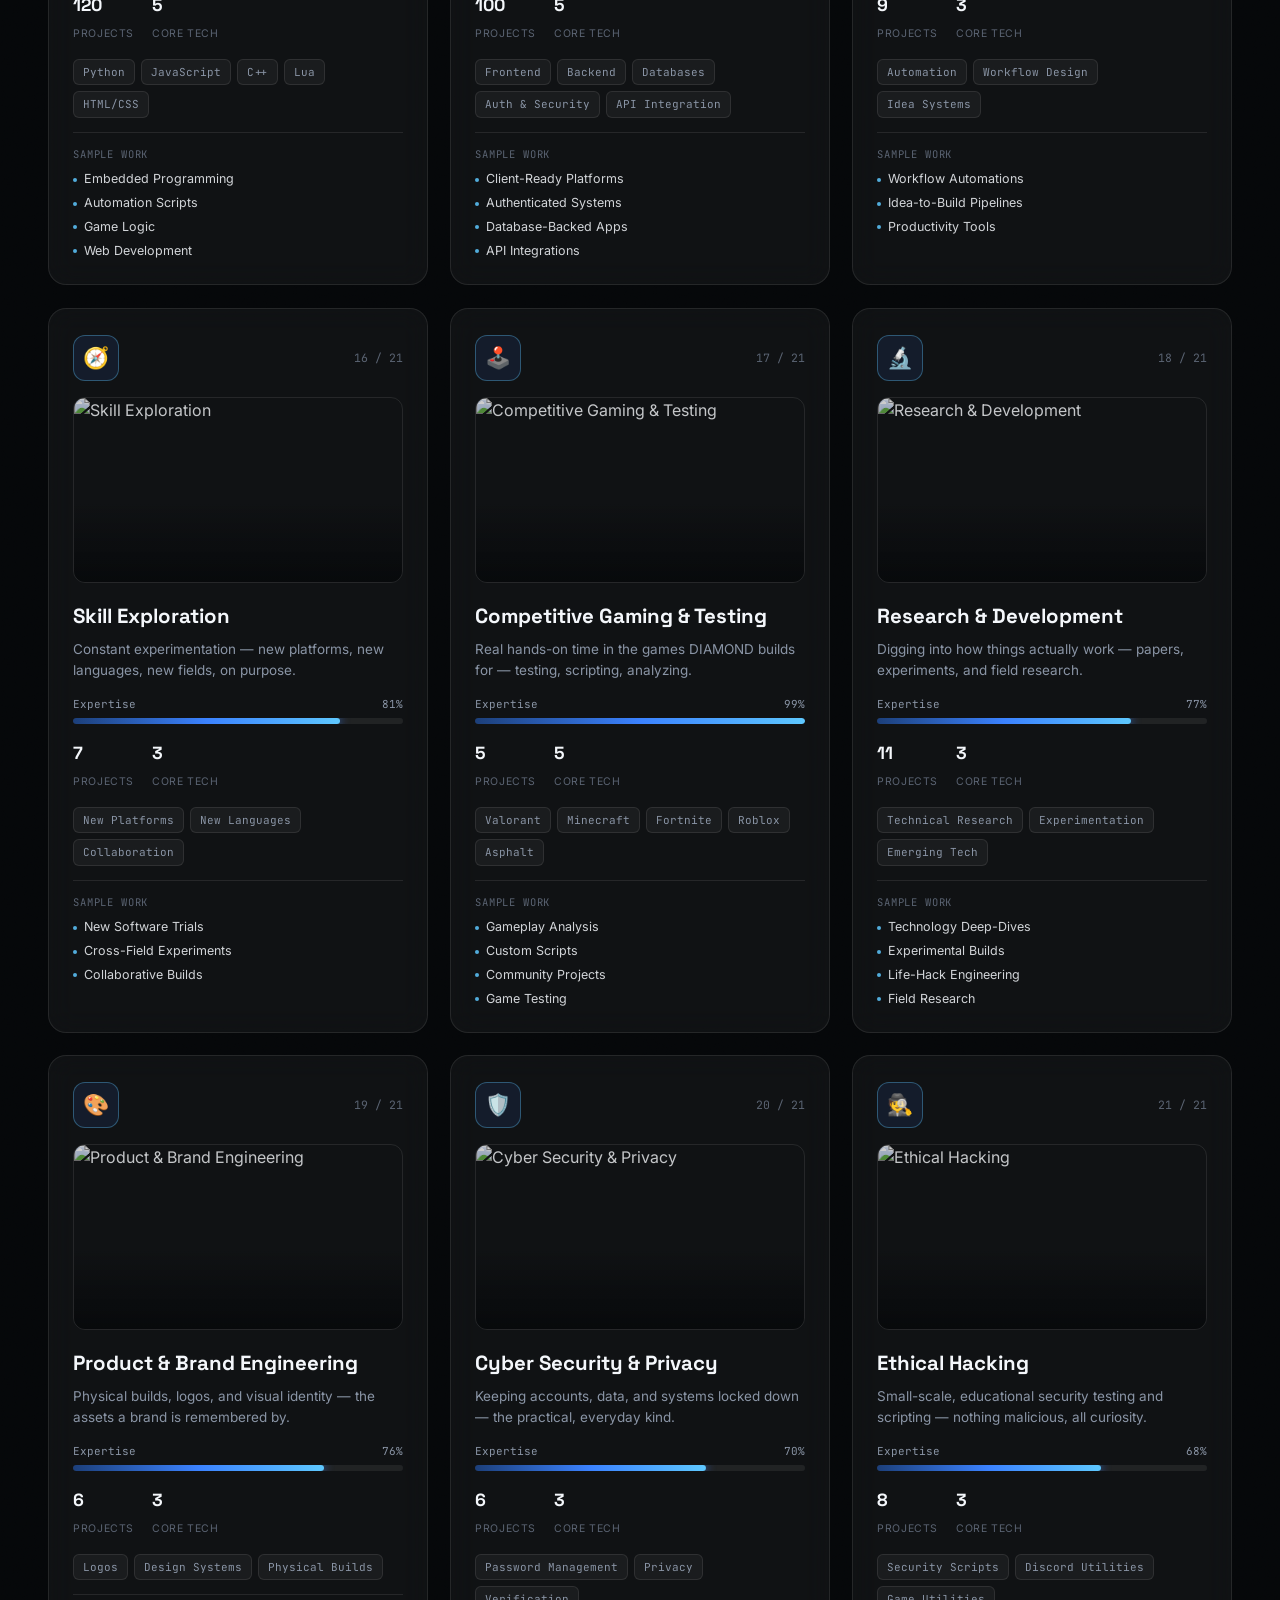
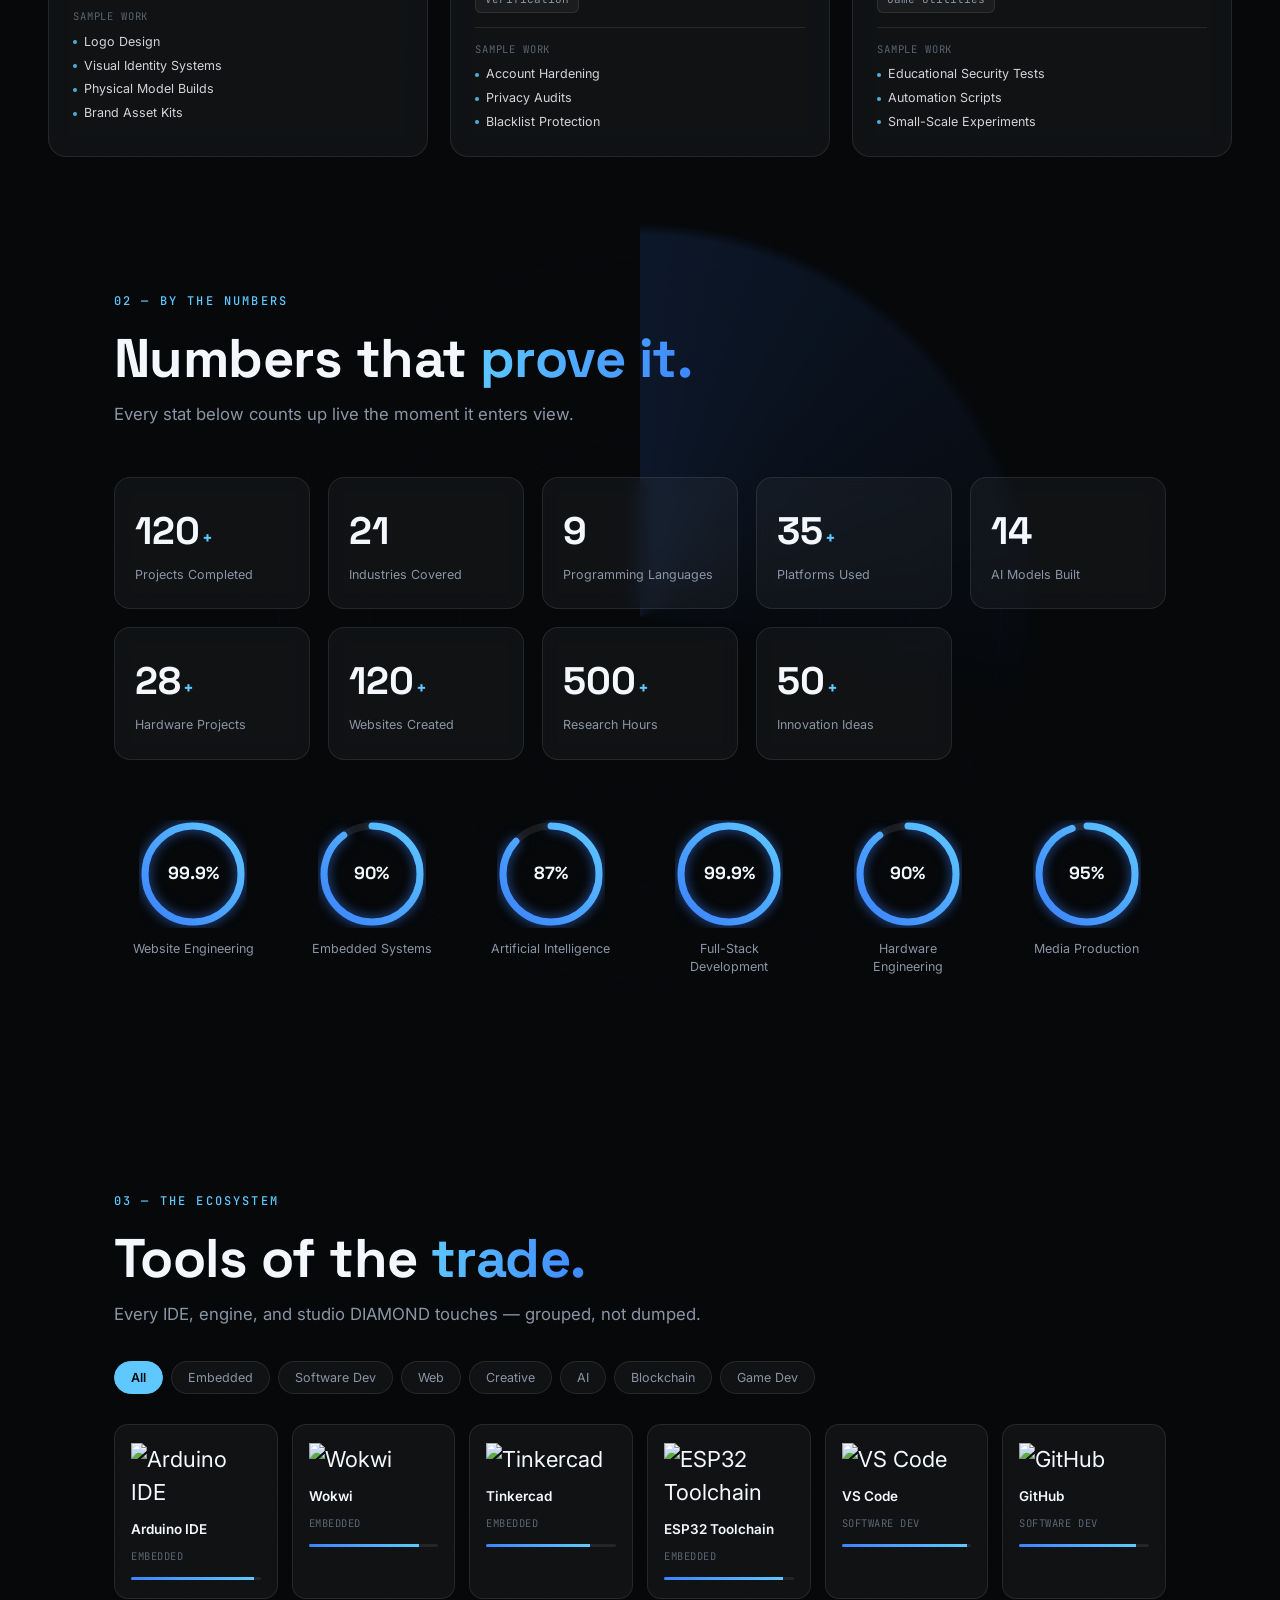
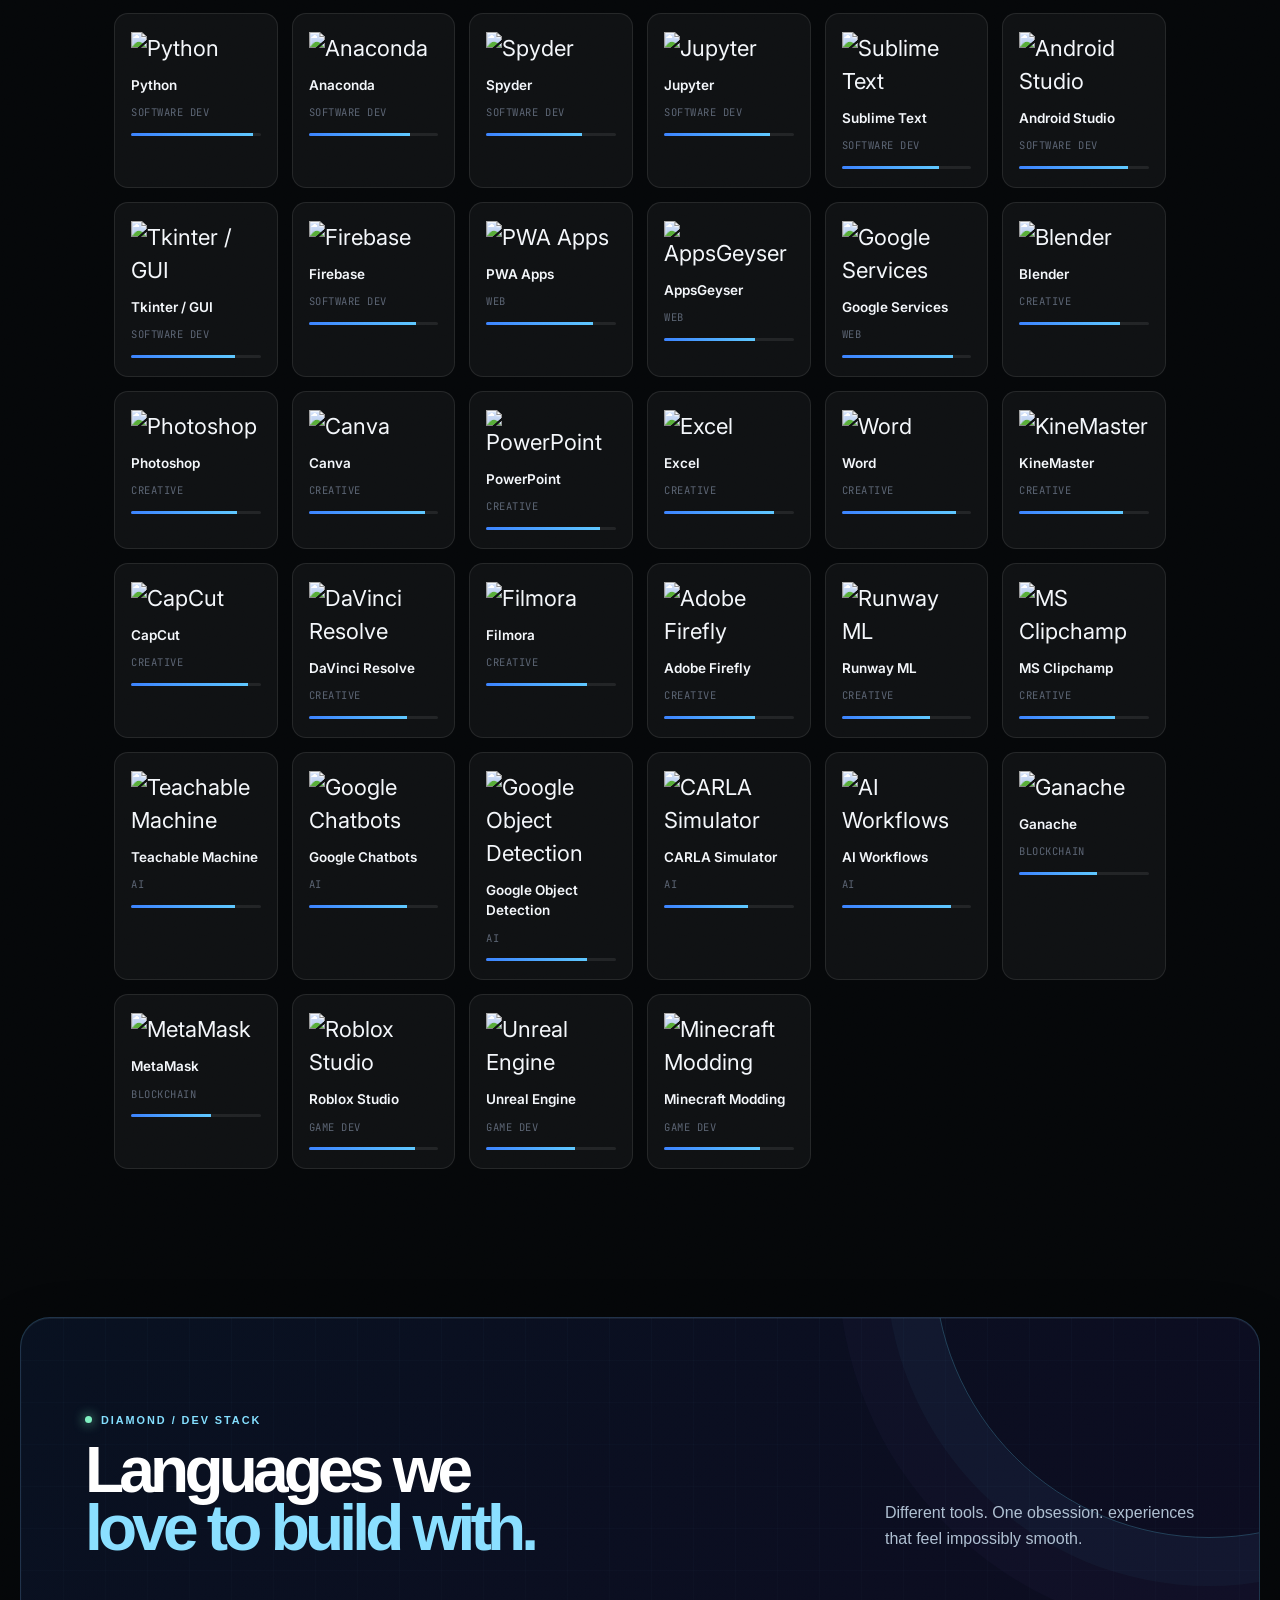
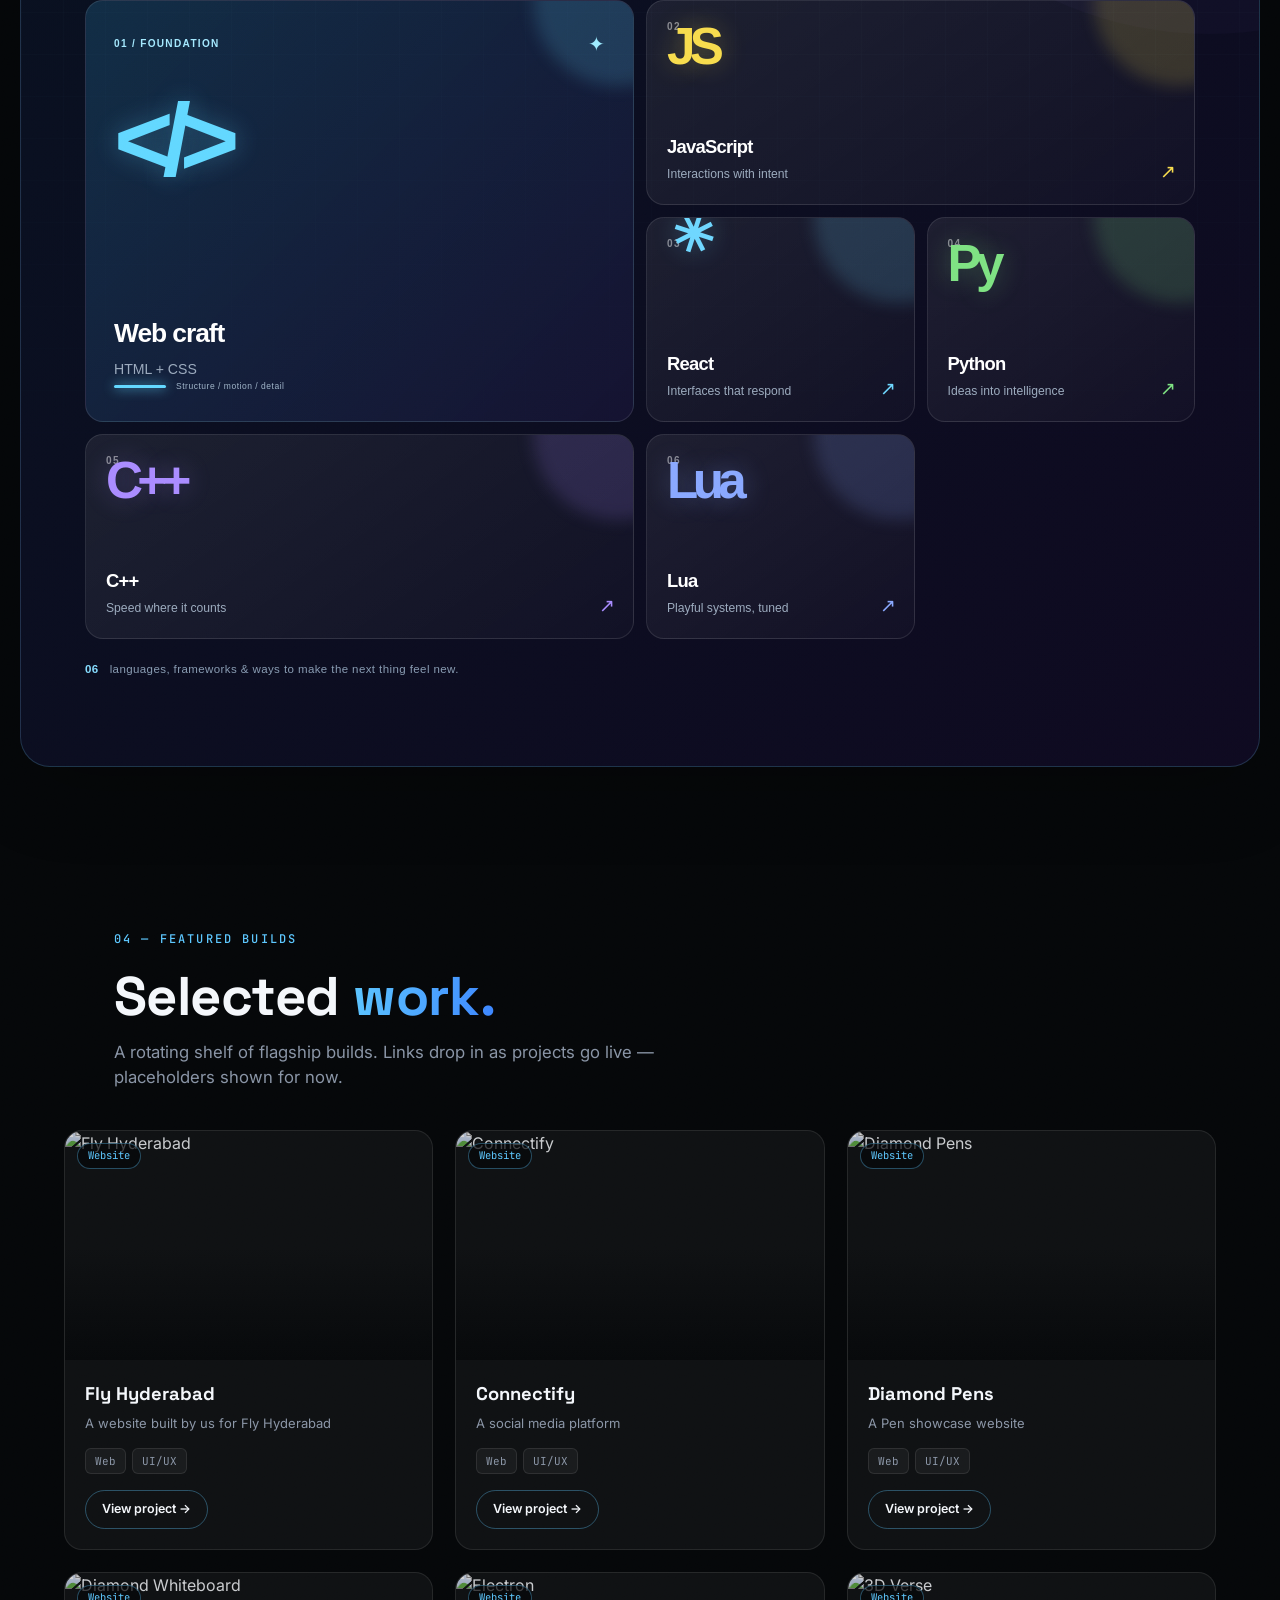
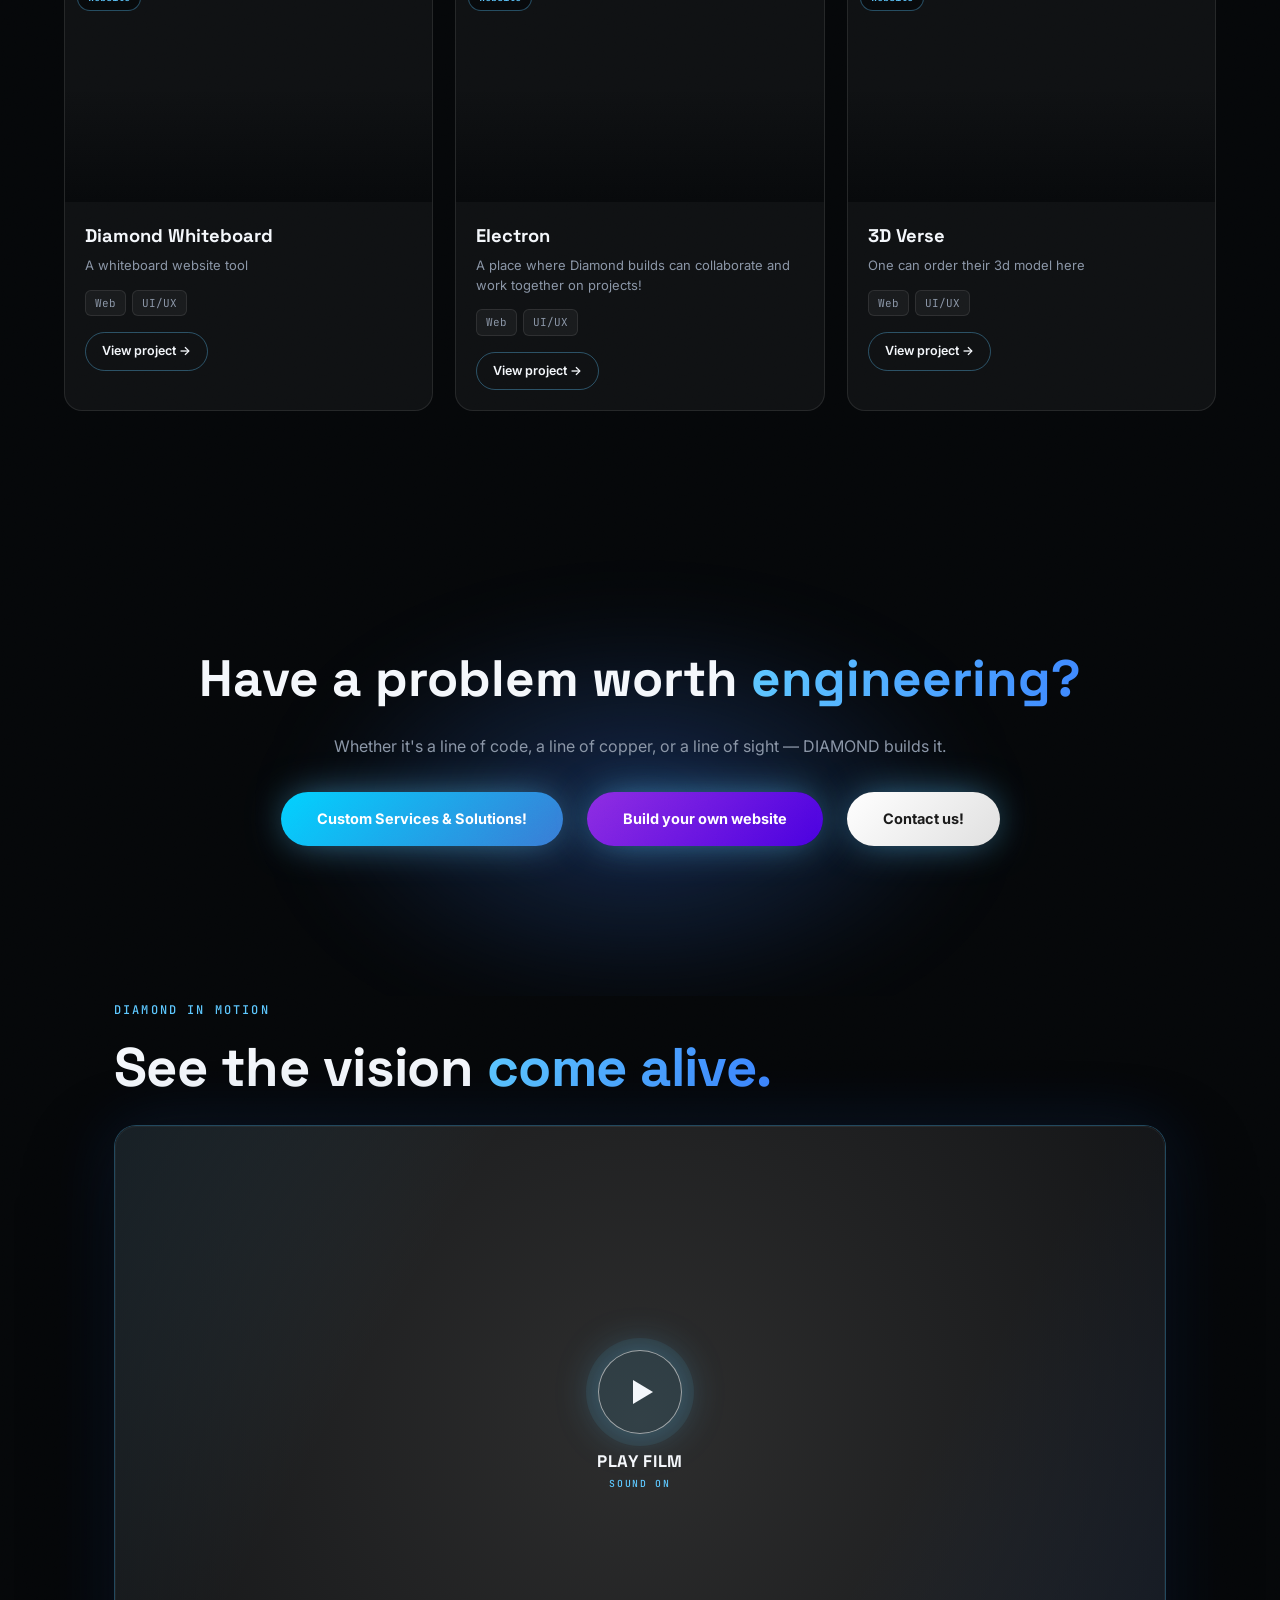
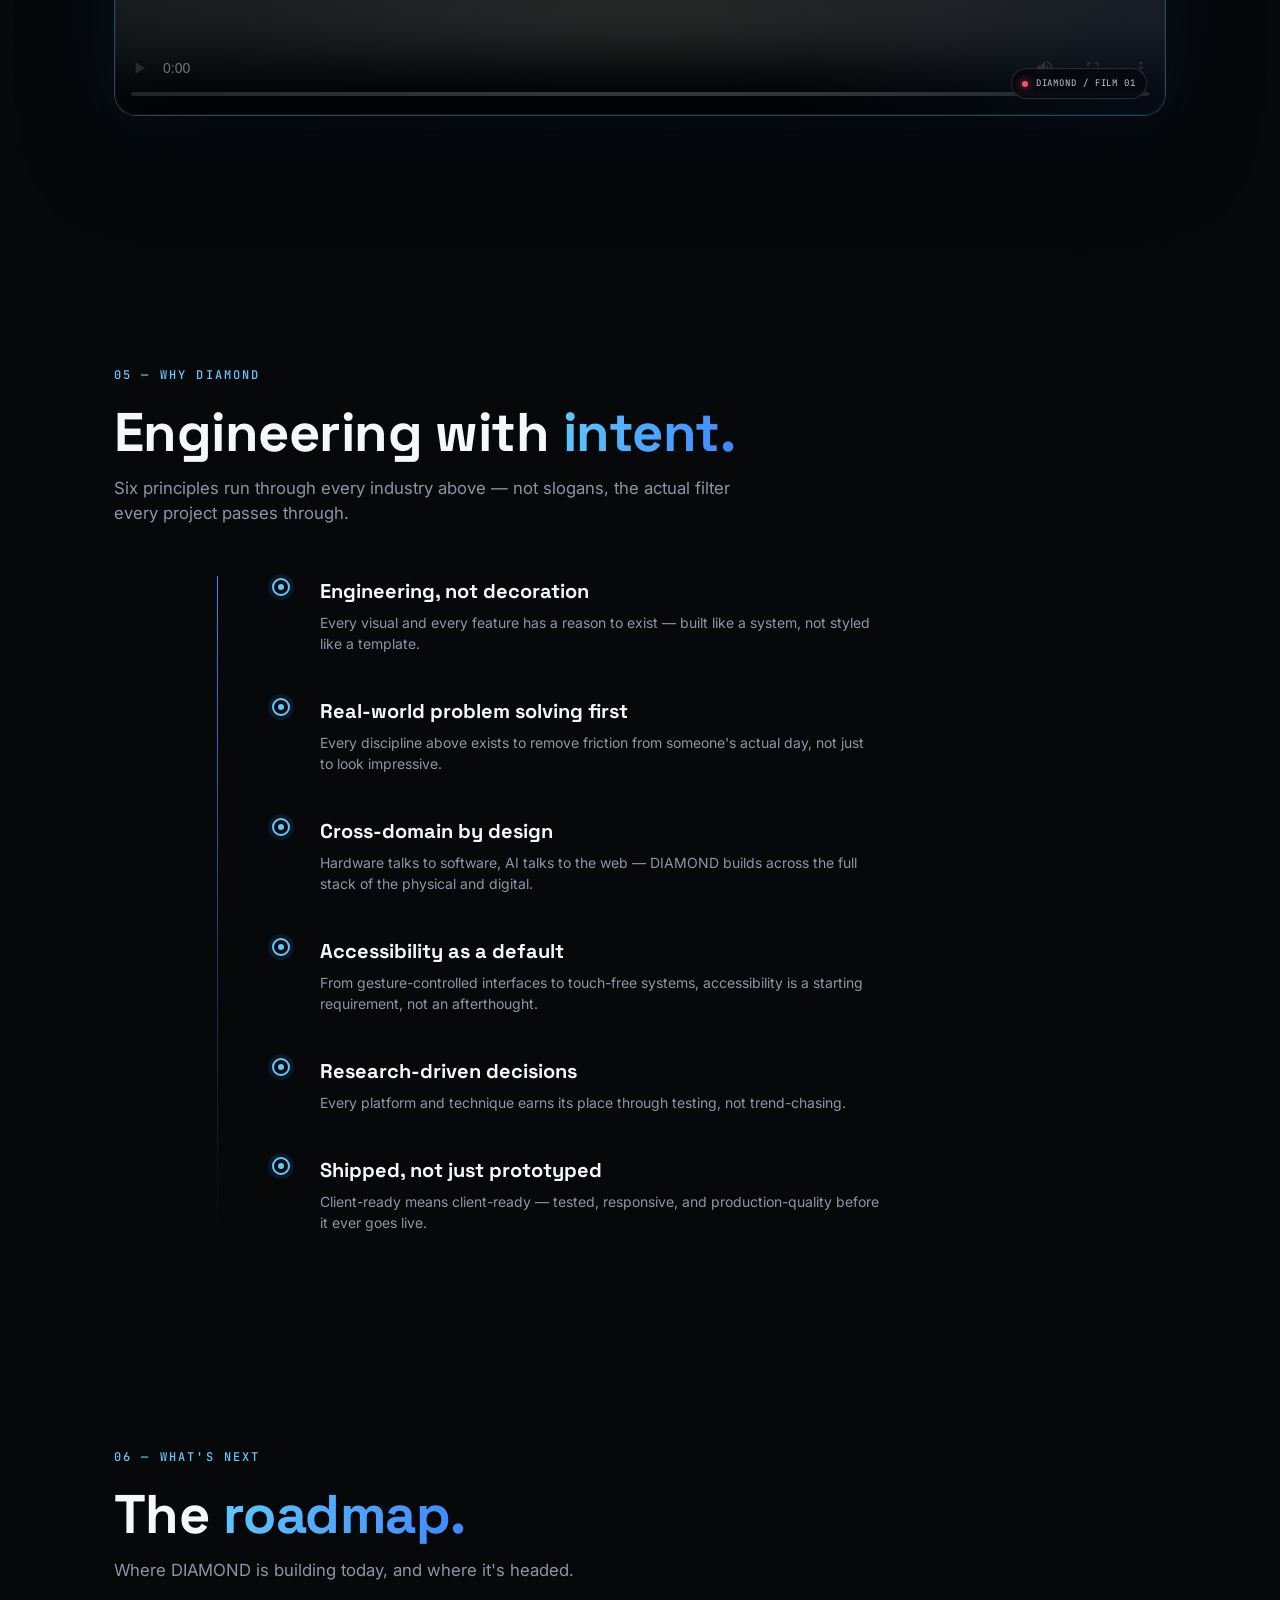
==== commit 080568fd: "final version1" ====
--- a/index.html
+++ b/index.html
@@ -1446,7 +1446,7 @@
                         <div class="spec-item">
                             <div class="spec-icon">ssd</div>
                             <span class="spec-label">Storage</span>
-                            <span class="spec-value">High-speed SSD</span>
+                            <span class="spec-value">300GB NVME & 1TB HDD</span>
                         </div>
                         <div class="spec-item">
                             <div class="spec-icon">os</div>
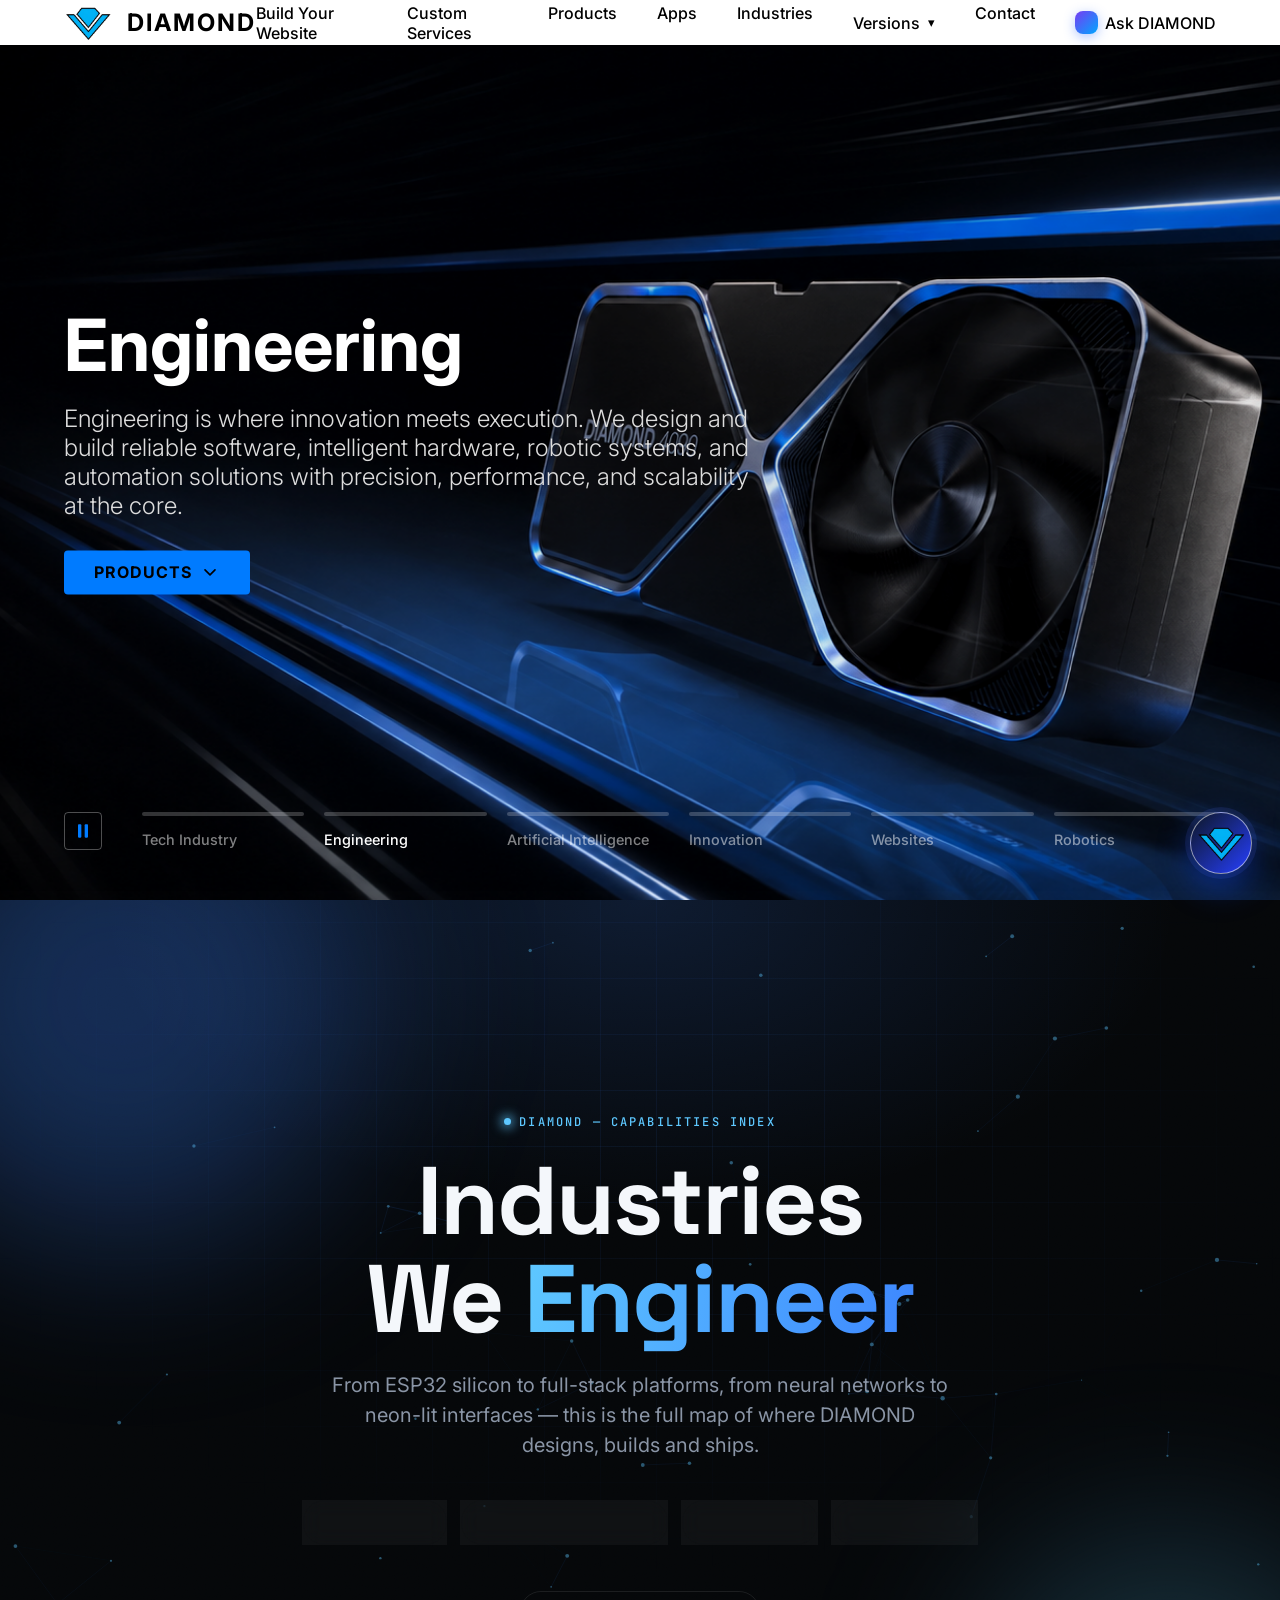
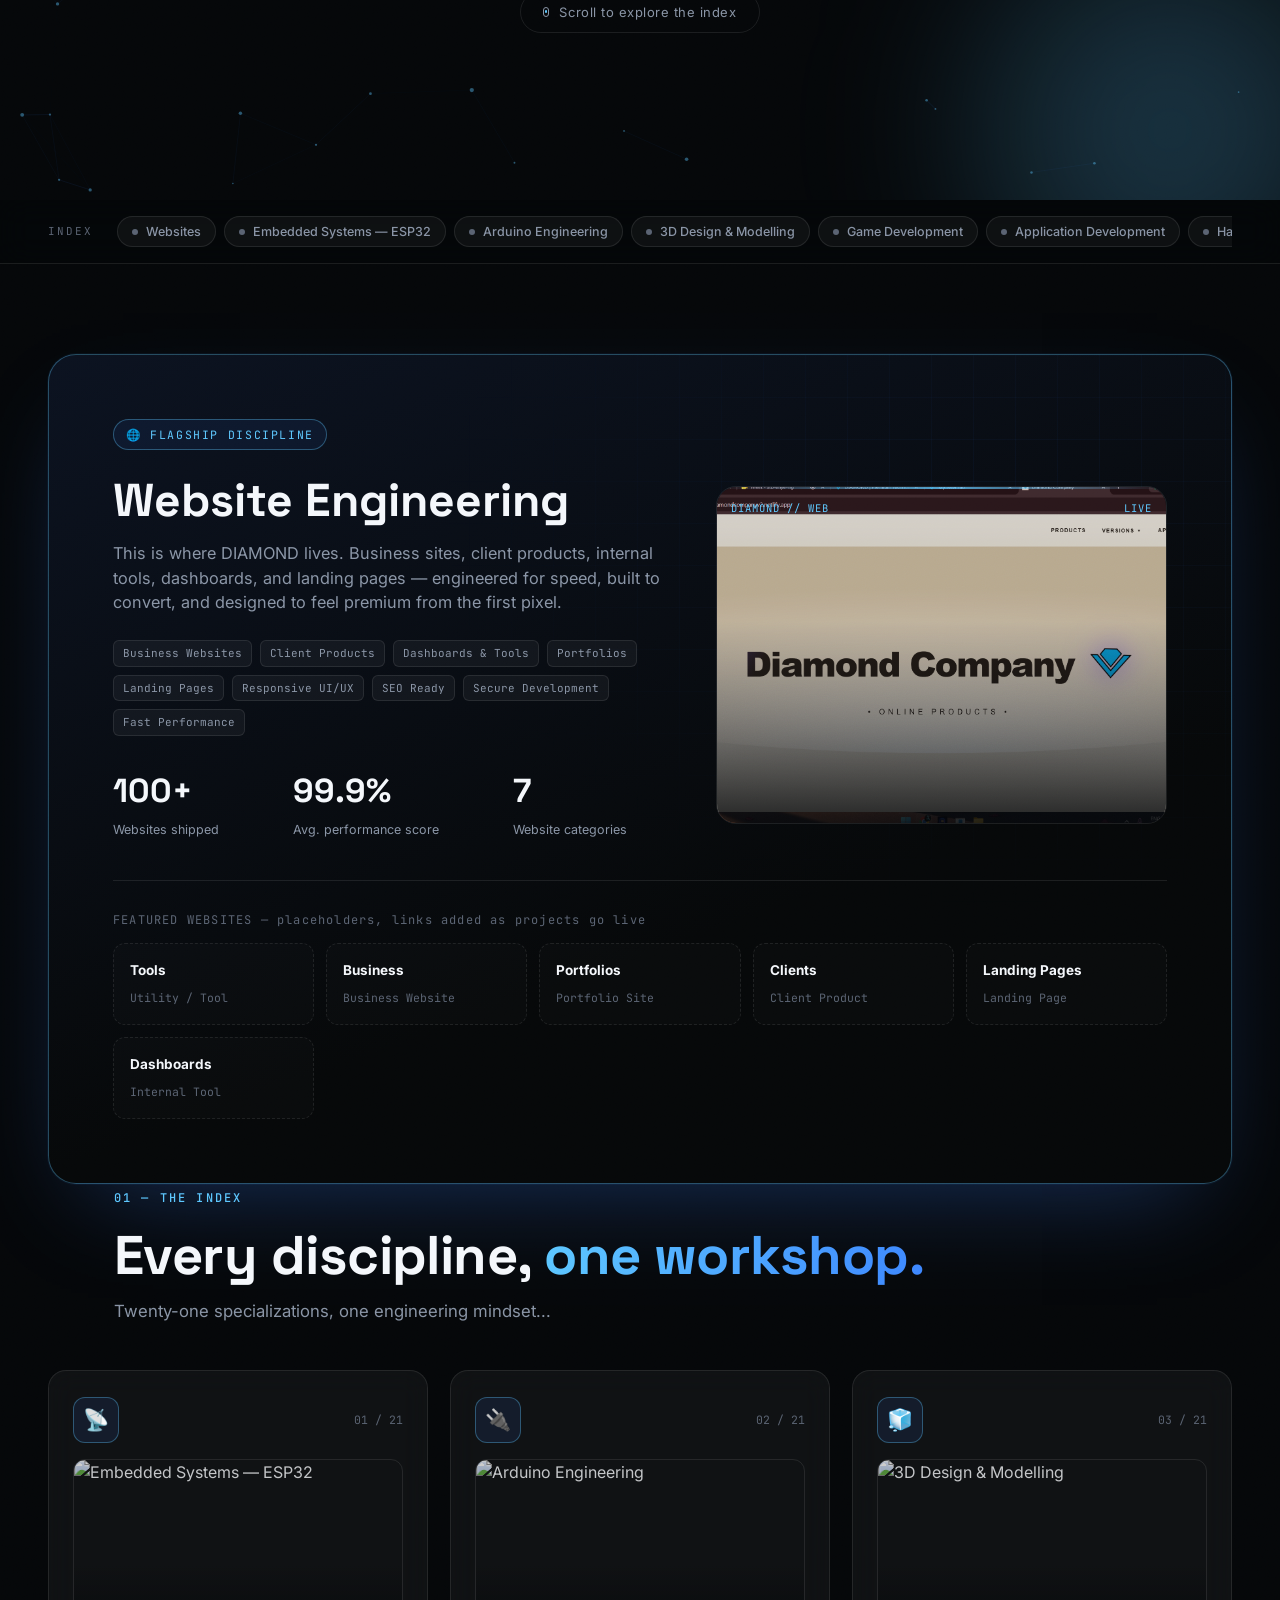
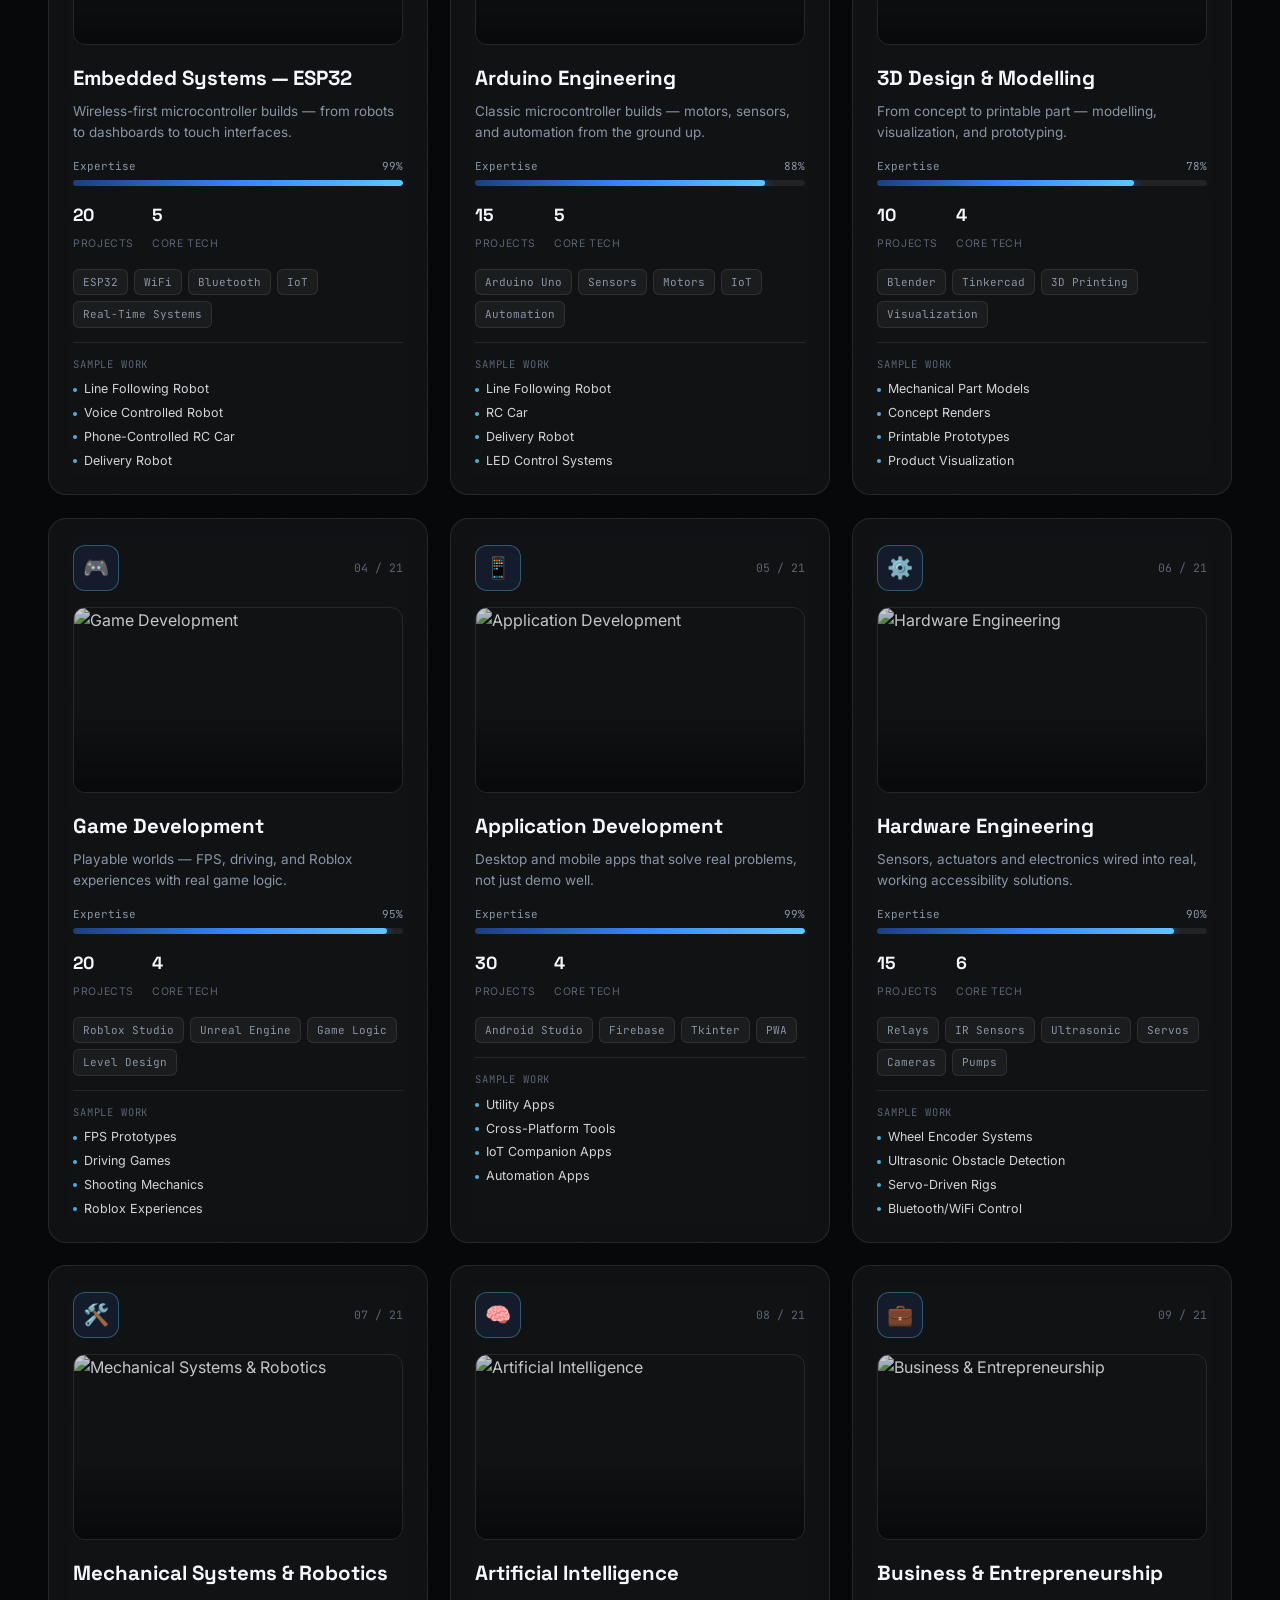
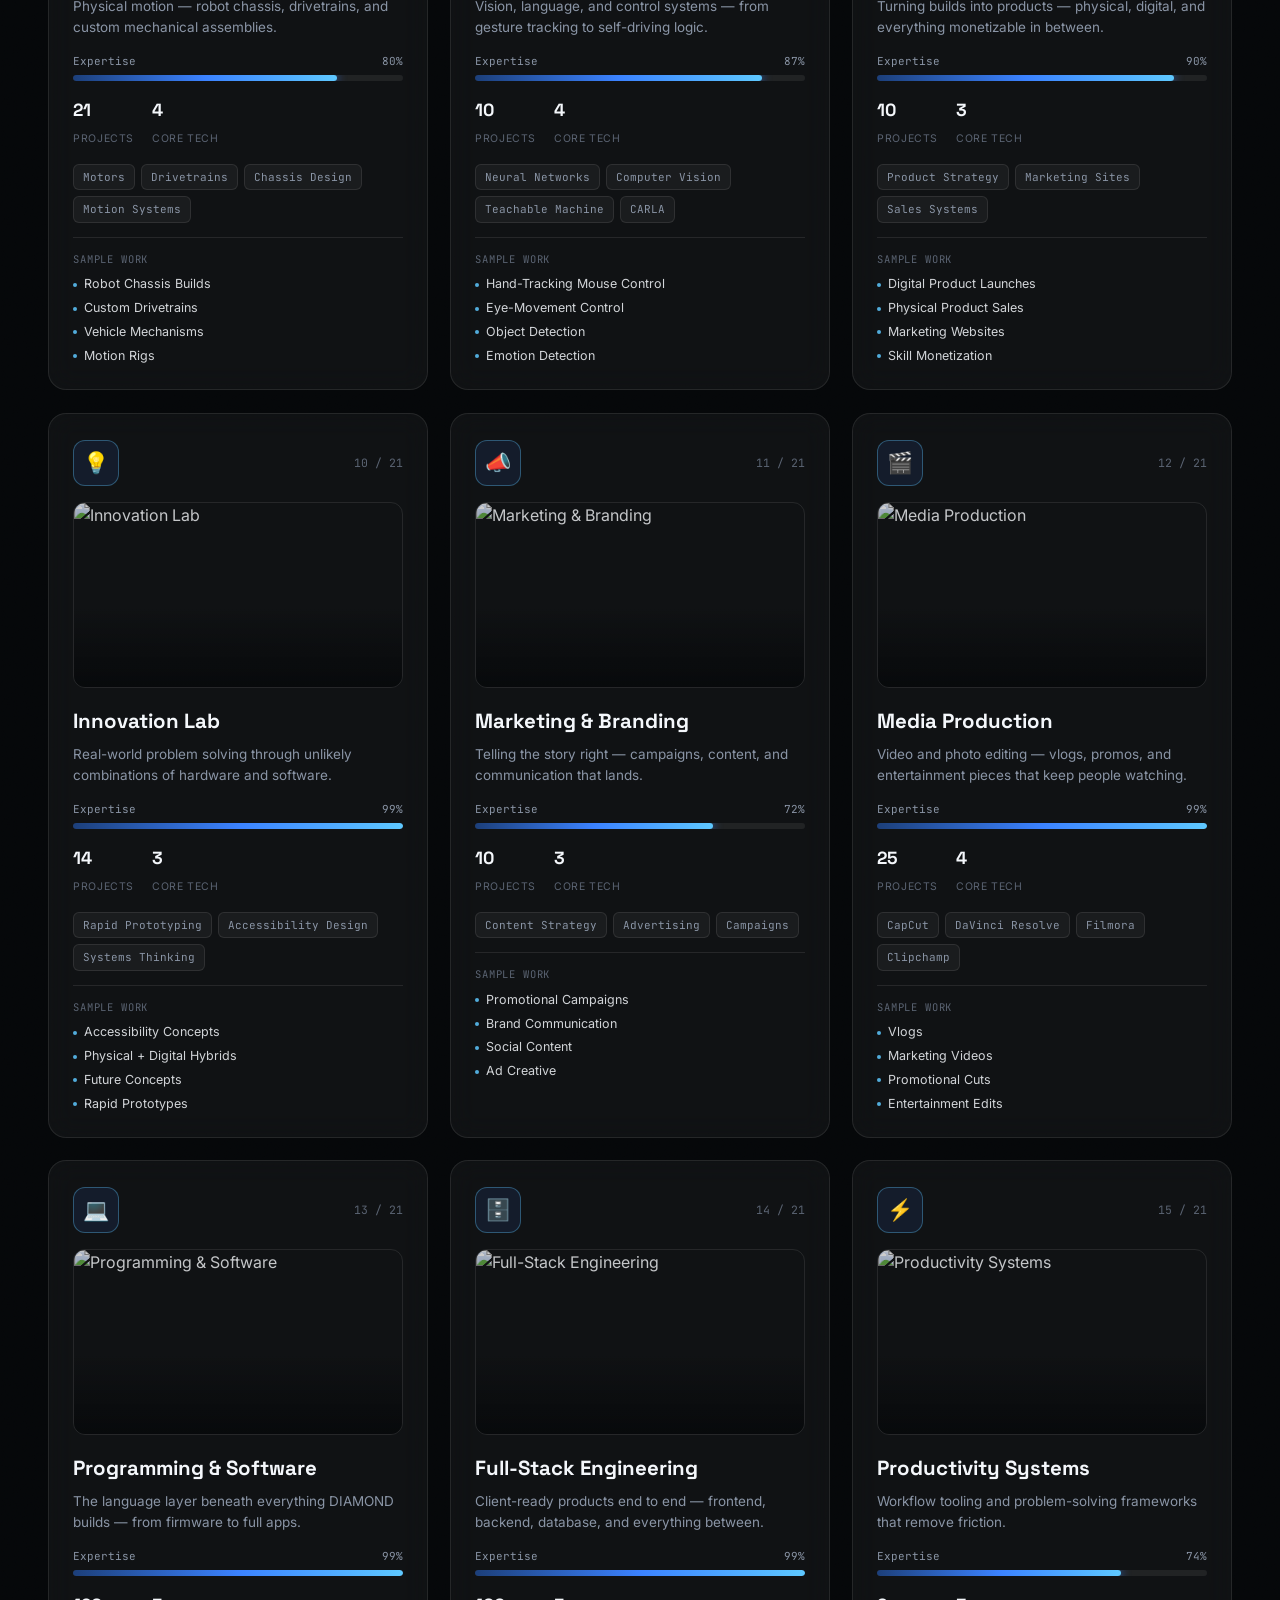
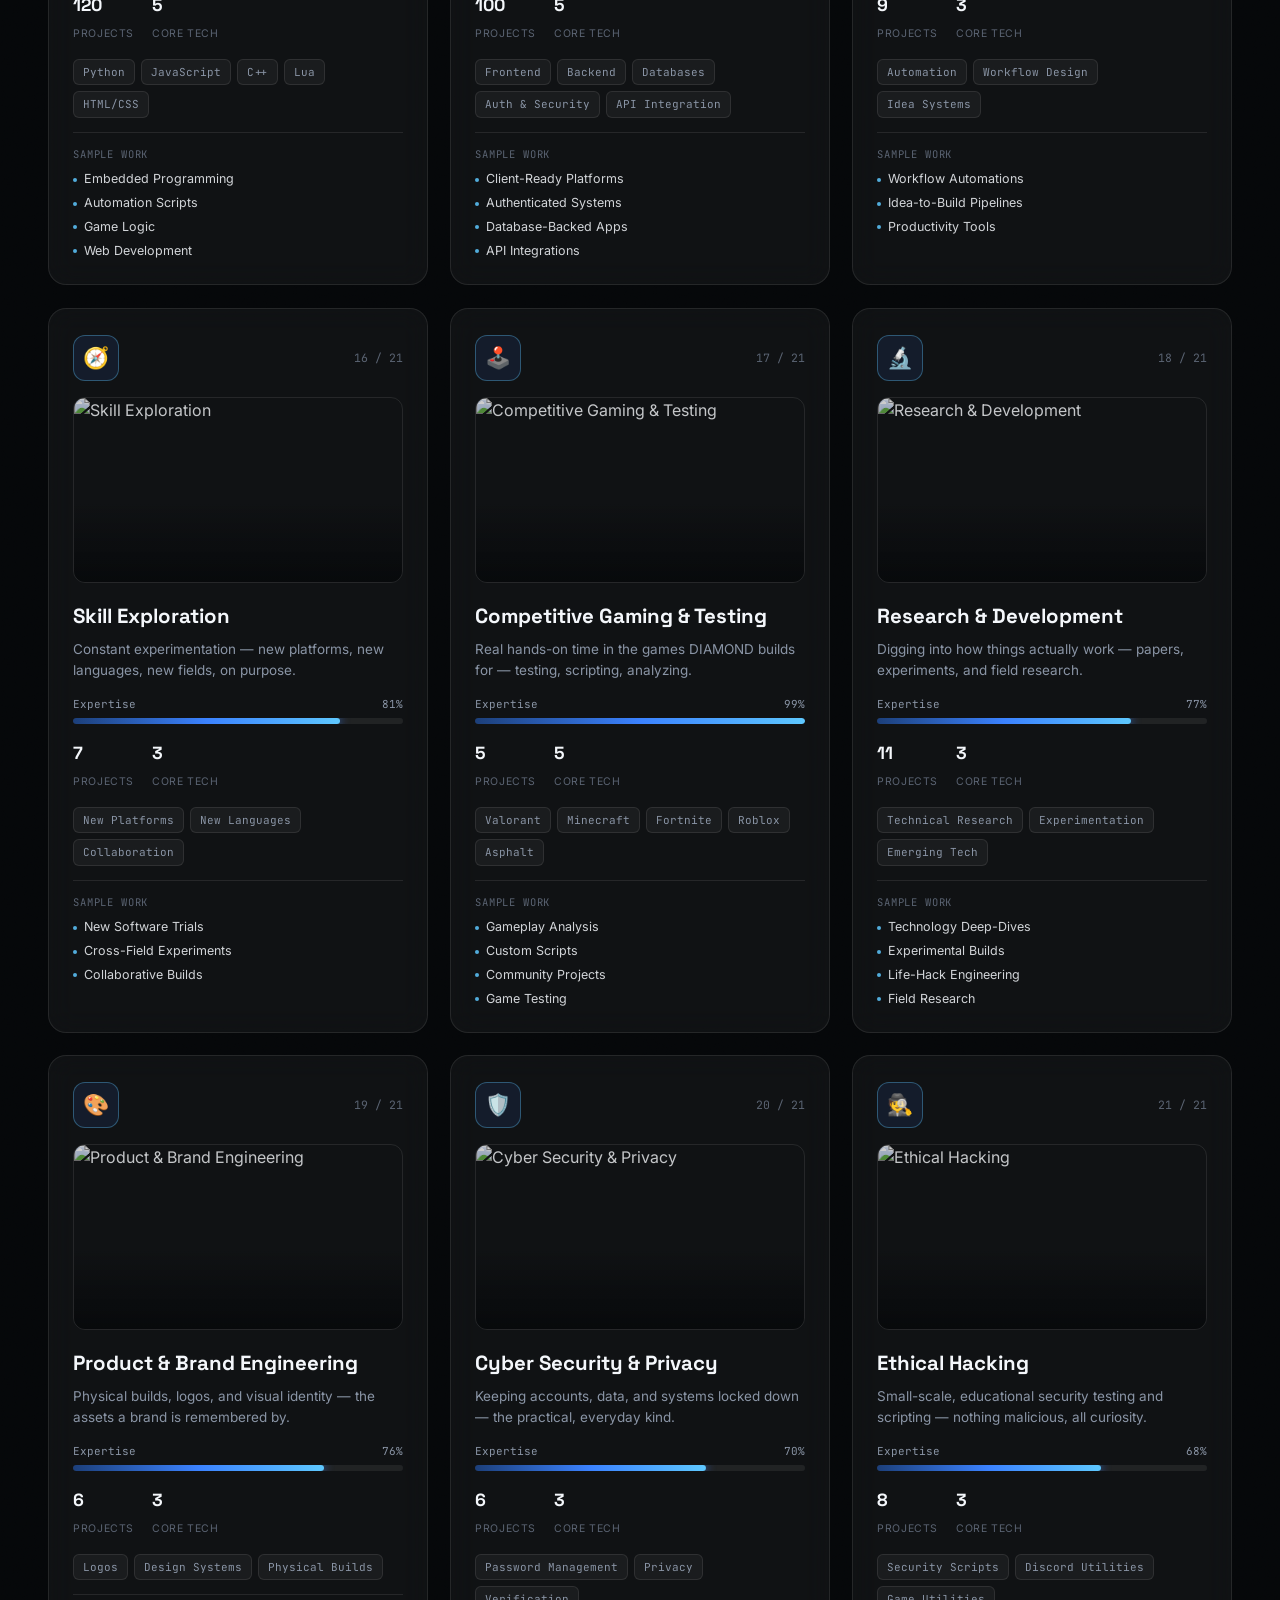
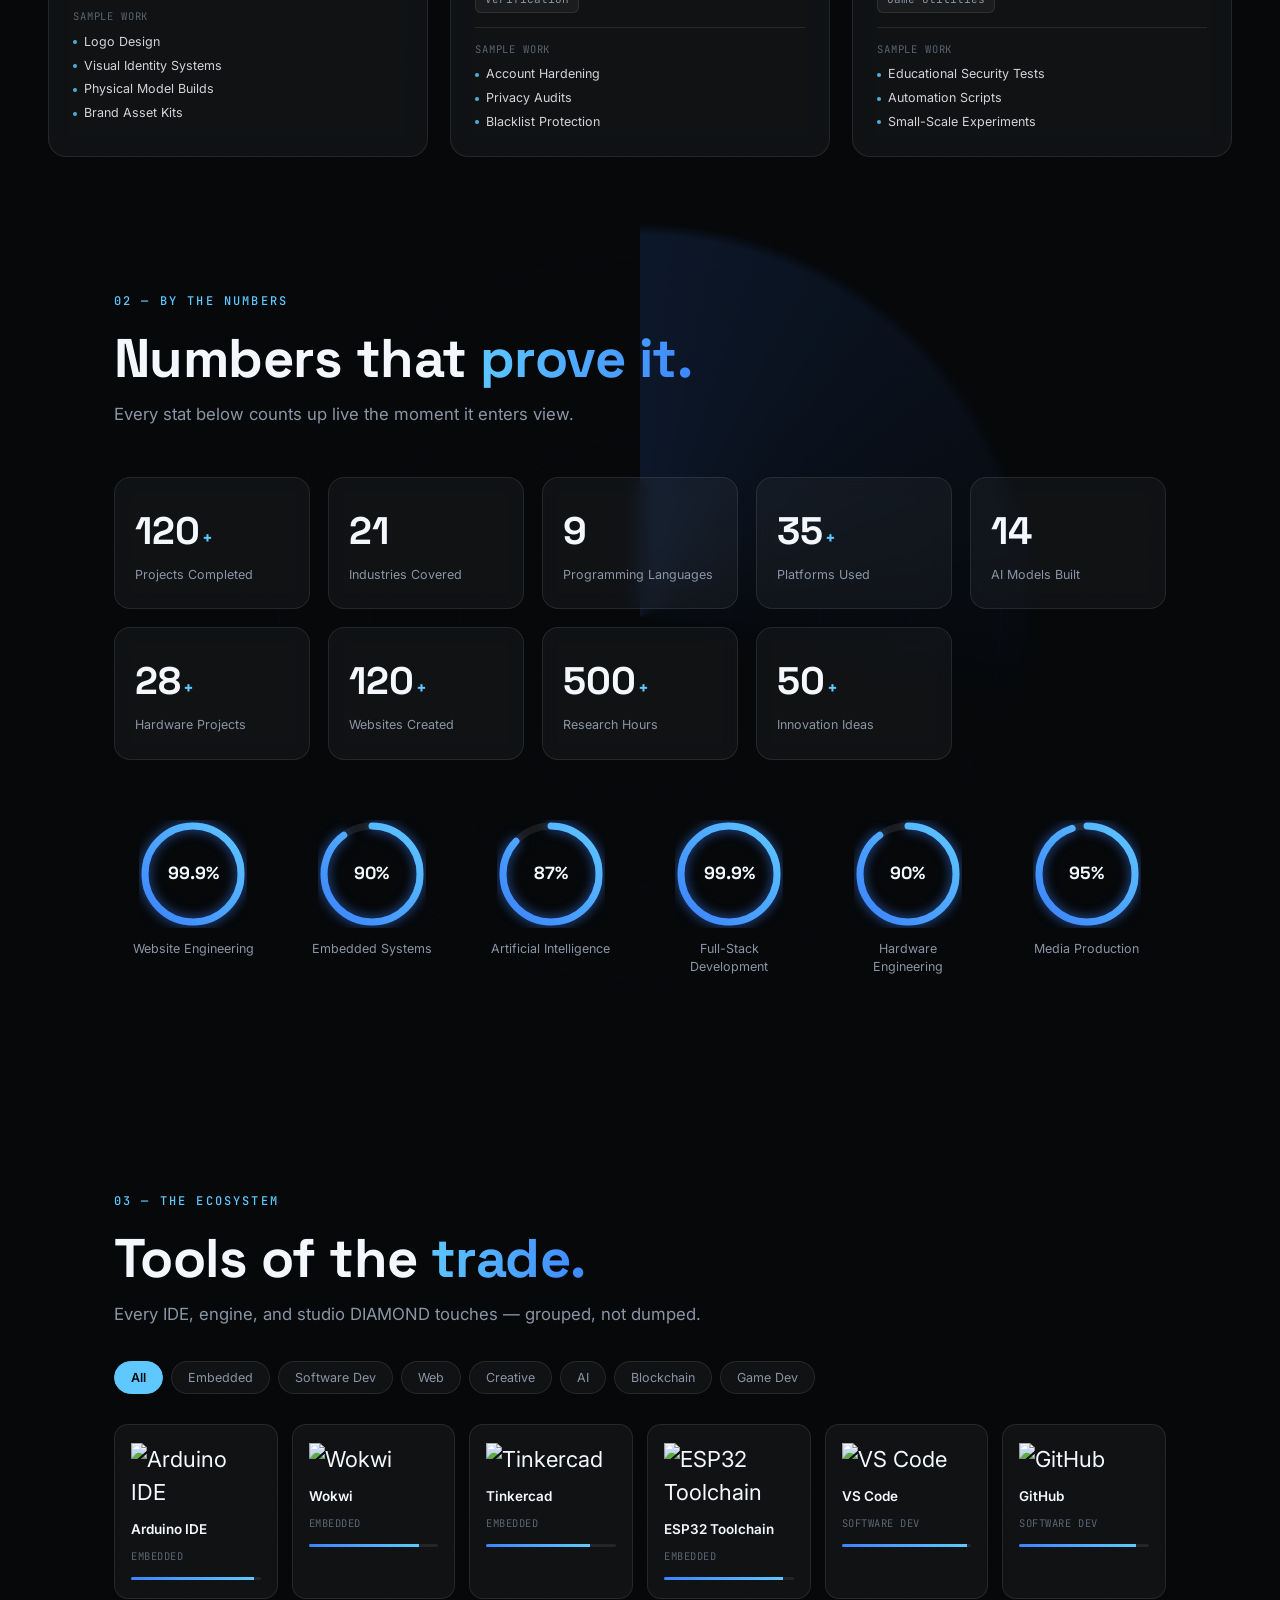
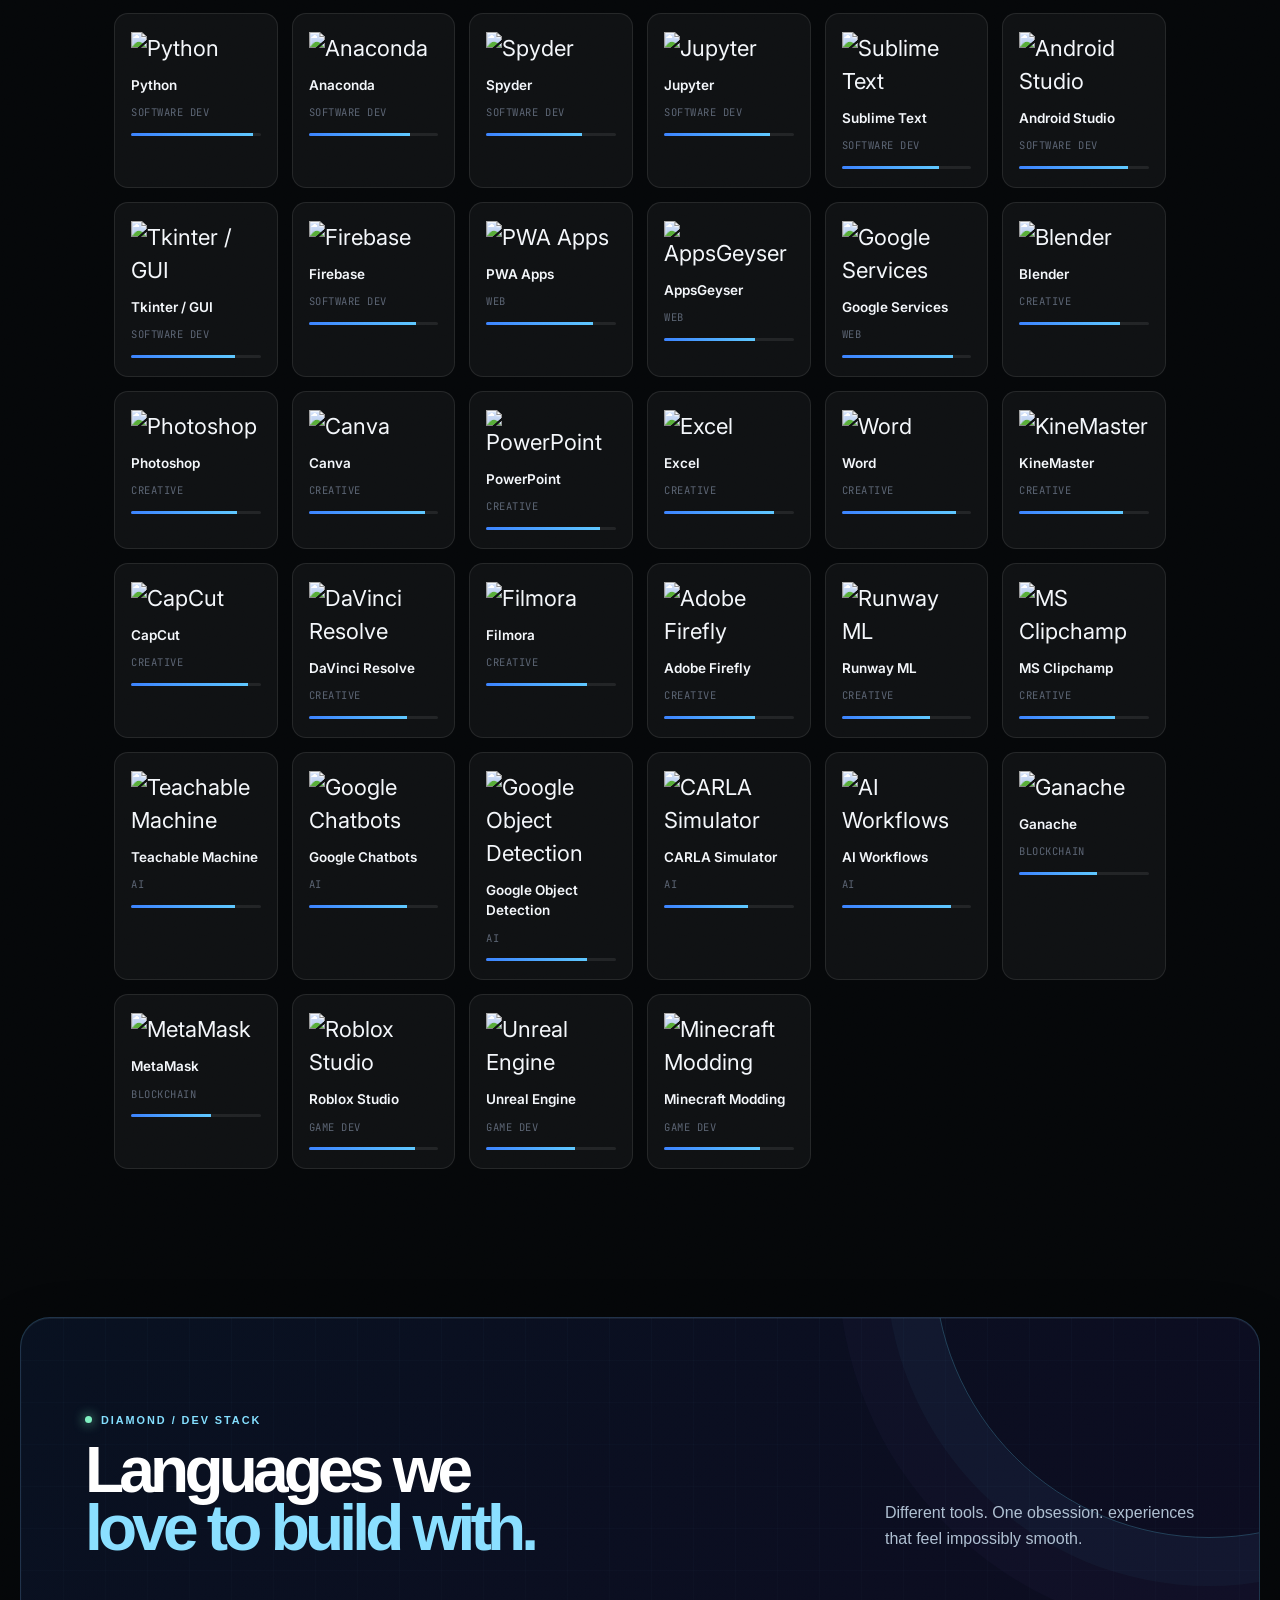
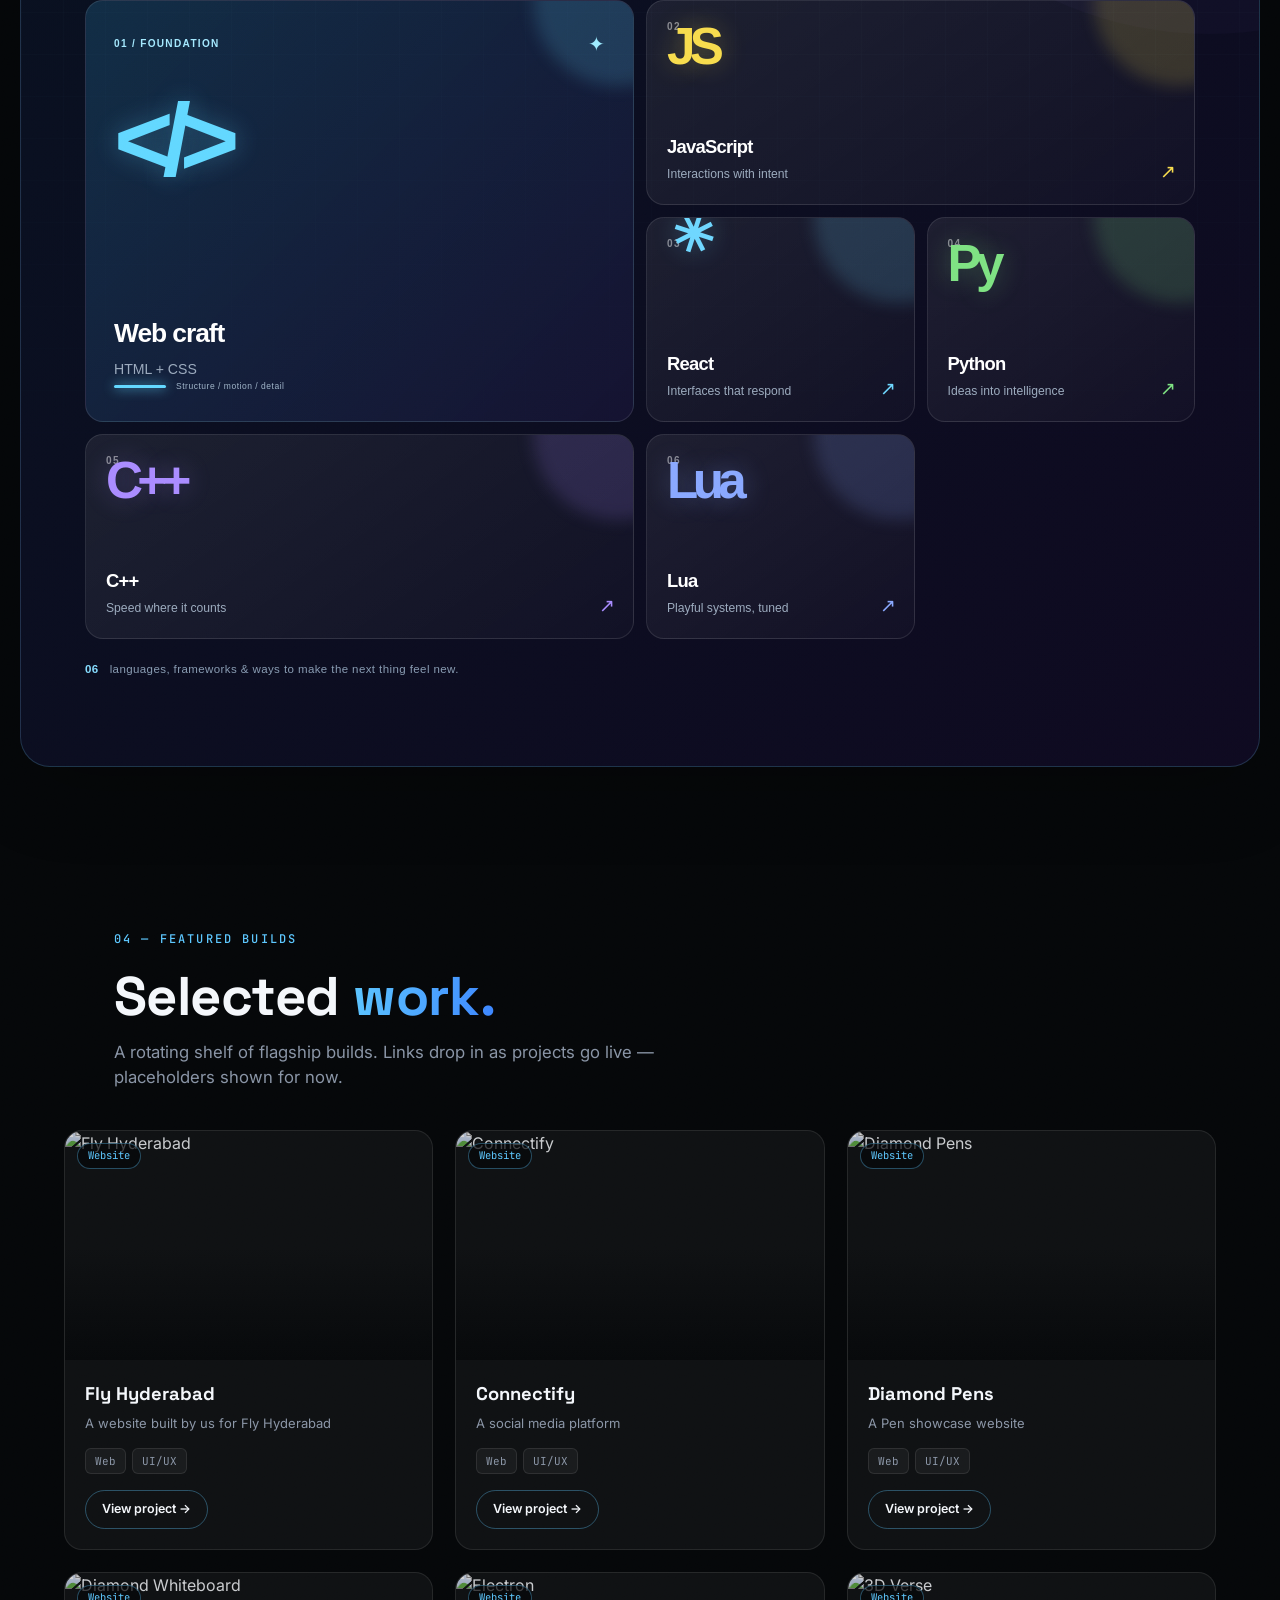
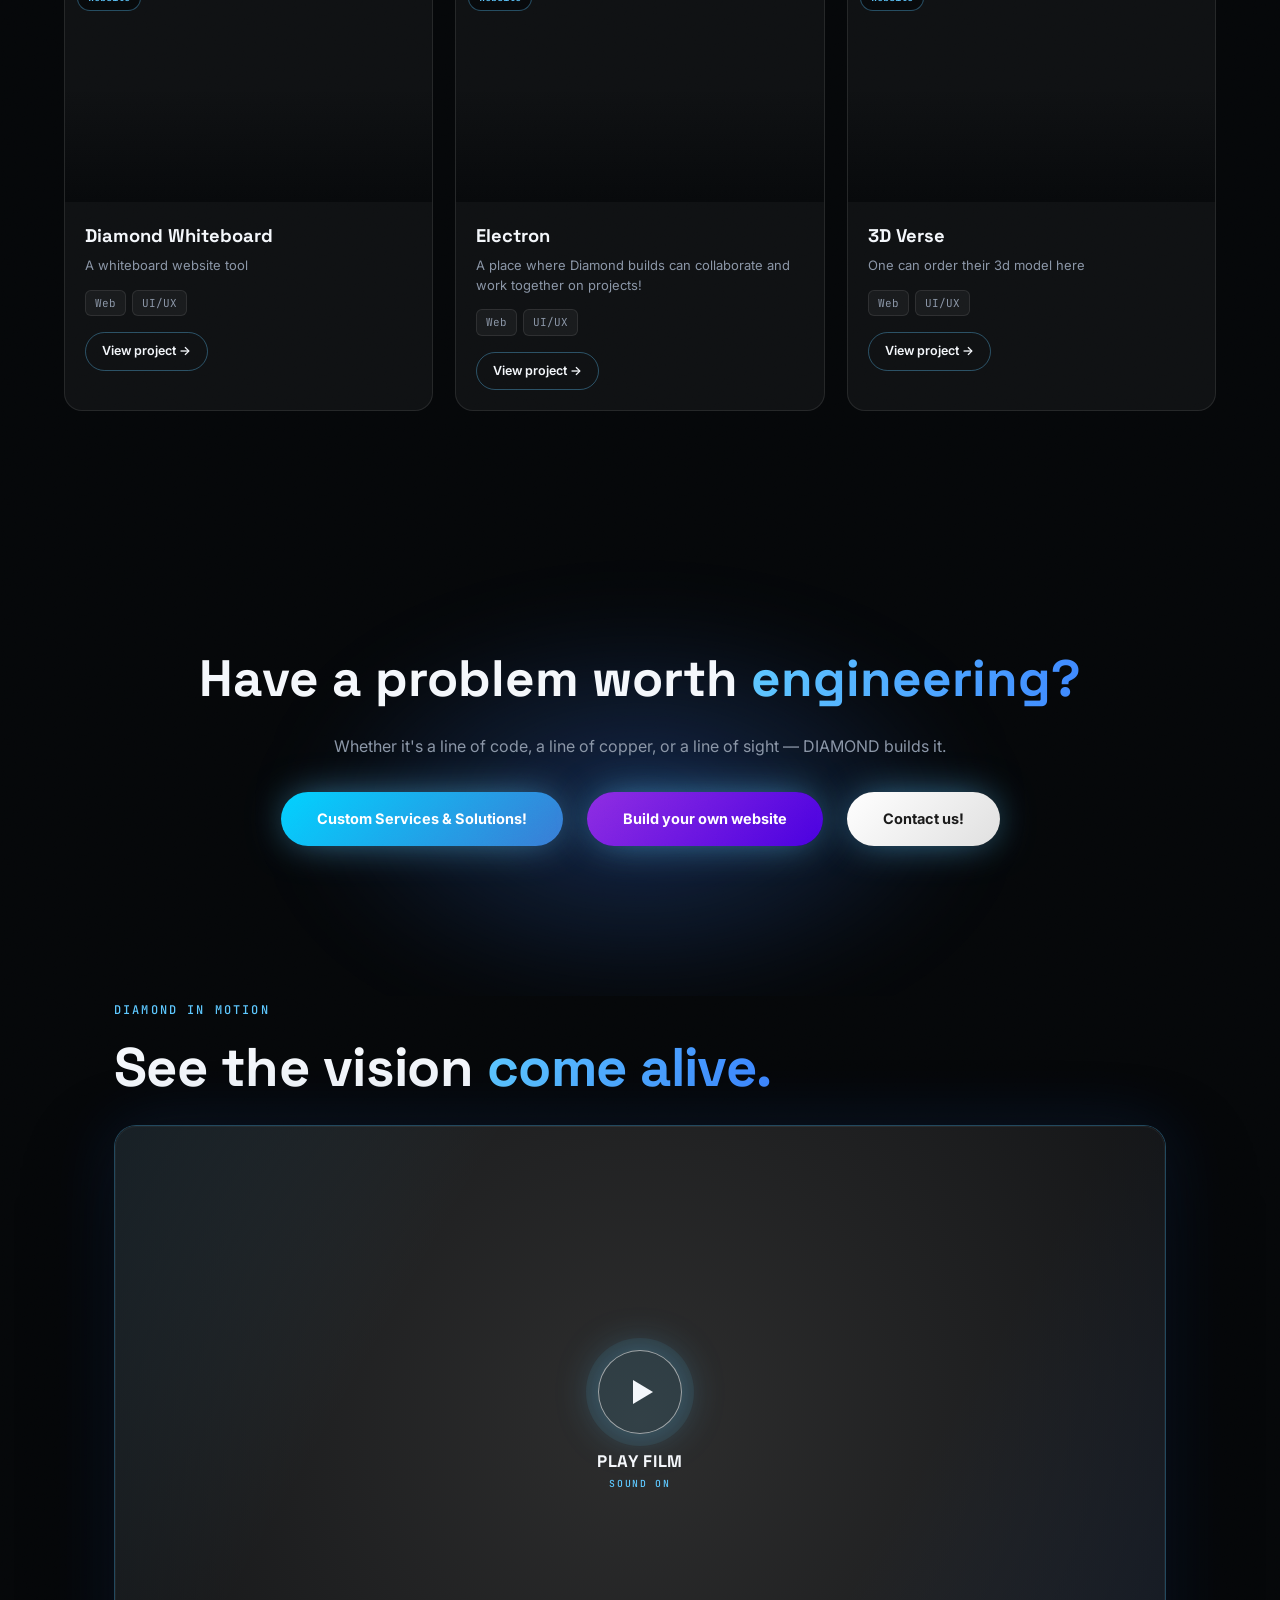
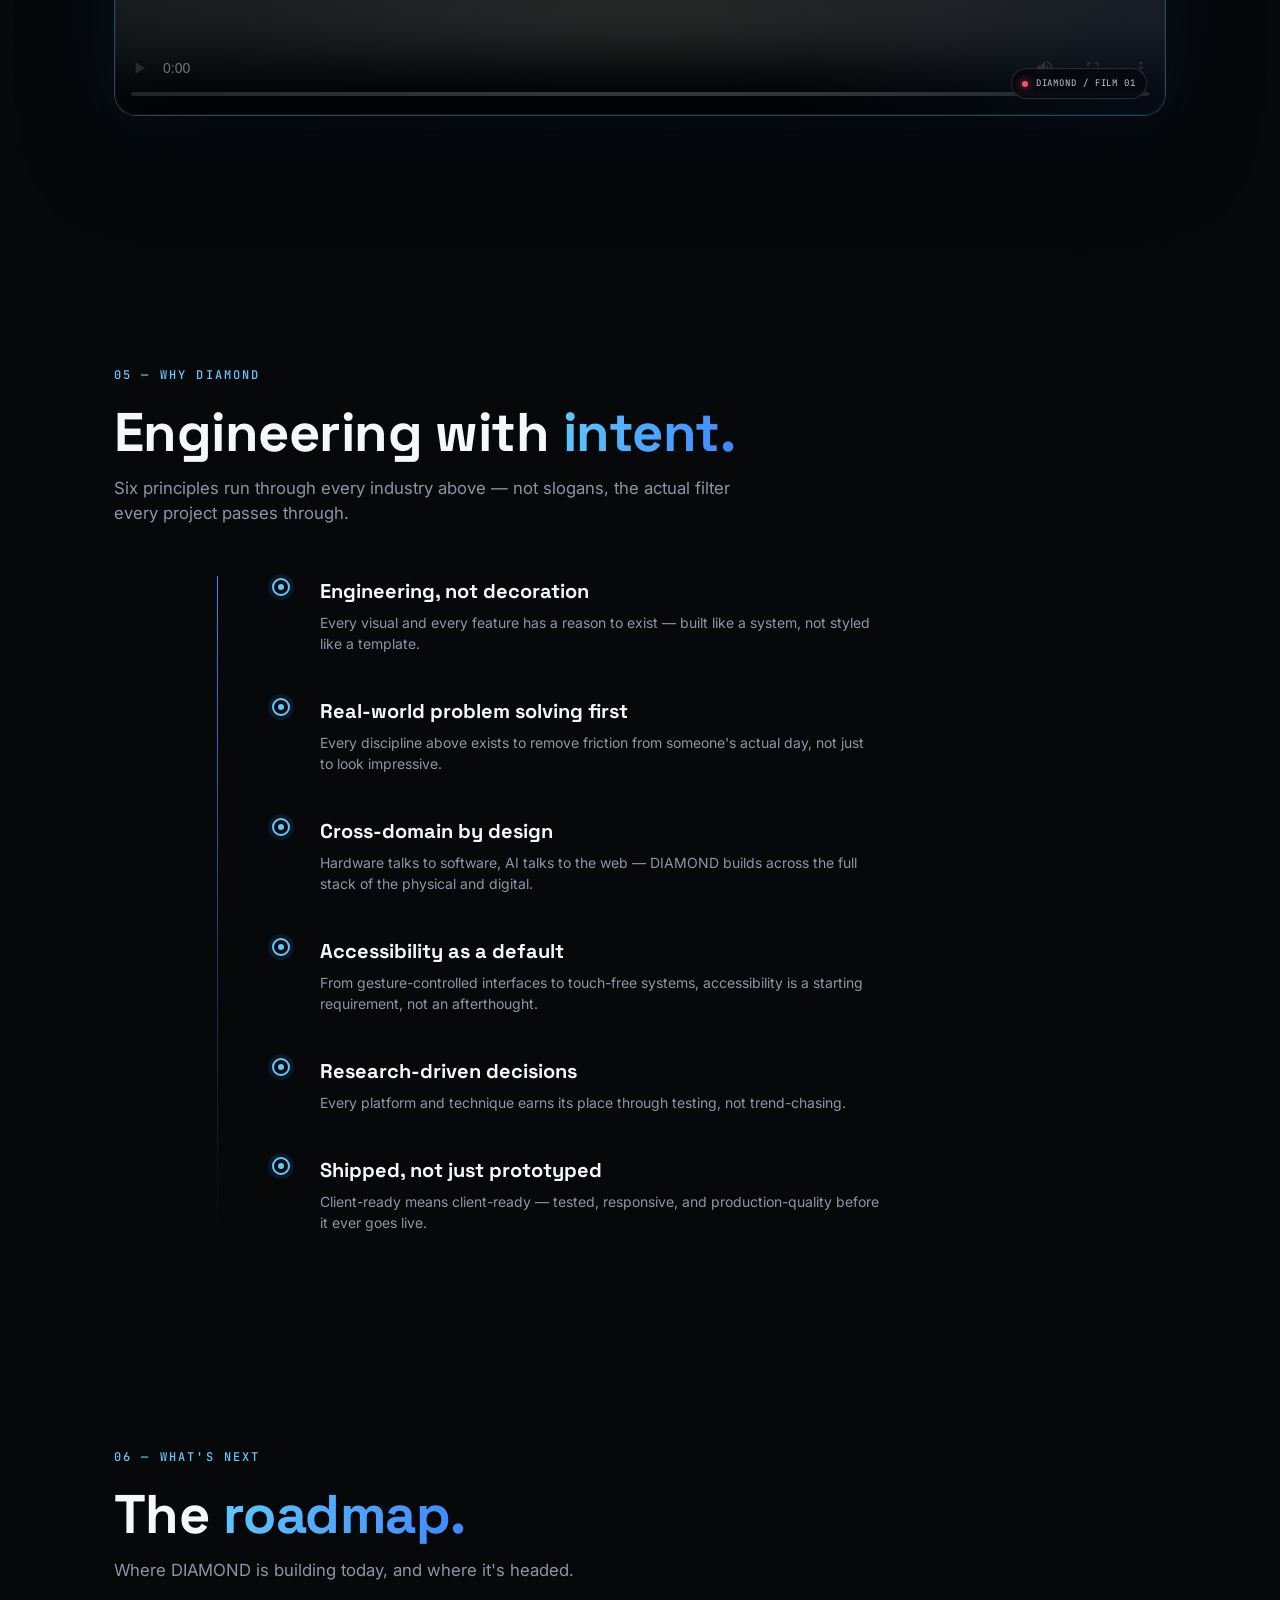
==== commit bda9c2ee: "google tag" ====
--- a/index.html
+++ b/index.html
@@ -1,6 +1,13 @@
 <!DOCTYPE html>
 <html lang="en">
 <head>
+    <!-- Google Tag Manager -->
+<script>(function(w,d,s,l,i){w[l]=w[l]||[];w[l].push({'gtm.start':
+    new Date().getTime(),event:'gtm.js'});var f=d.getElementsByTagName(s)[0],
+    j=d.createElement(s),dl=l!='dataLayer'?'&l='+l:'';j.async=true;j.src=
+    'https://www.googletagmanager.com/gtm.js?id='+i+dl;f.parentNode.insertBefore(j,f);
+    })(window,document,'script','dataLayer','GTM-PC36W5P3');</script>
+    <!-- End Google Tag Manager -->
     <meta charset="UTF-8">
     <meta name="viewport" content="width=device-width, initial-scale=1.0">
     <title>DIAMOND | Premium Technology & Engineering</title>
@@ -25,6 +32,10 @@
     <link rel="stylesheet" href="industries/industries.css">
 </head>
 <body>
+    <!-- Google Tag Manager (noscript) -->
+<noscript><iframe src="https://www.googletagmanager.com/ns.html?id=GTM-PC36W5P3"
+    height="0" width="0" style="display:none;visibility:hidden"></iframe></noscript>
+    <!-- End Google Tag Manager (noscript) -->
 
     <!-- Header / Navigation Bar -->
     <header id="navbar" class="header">
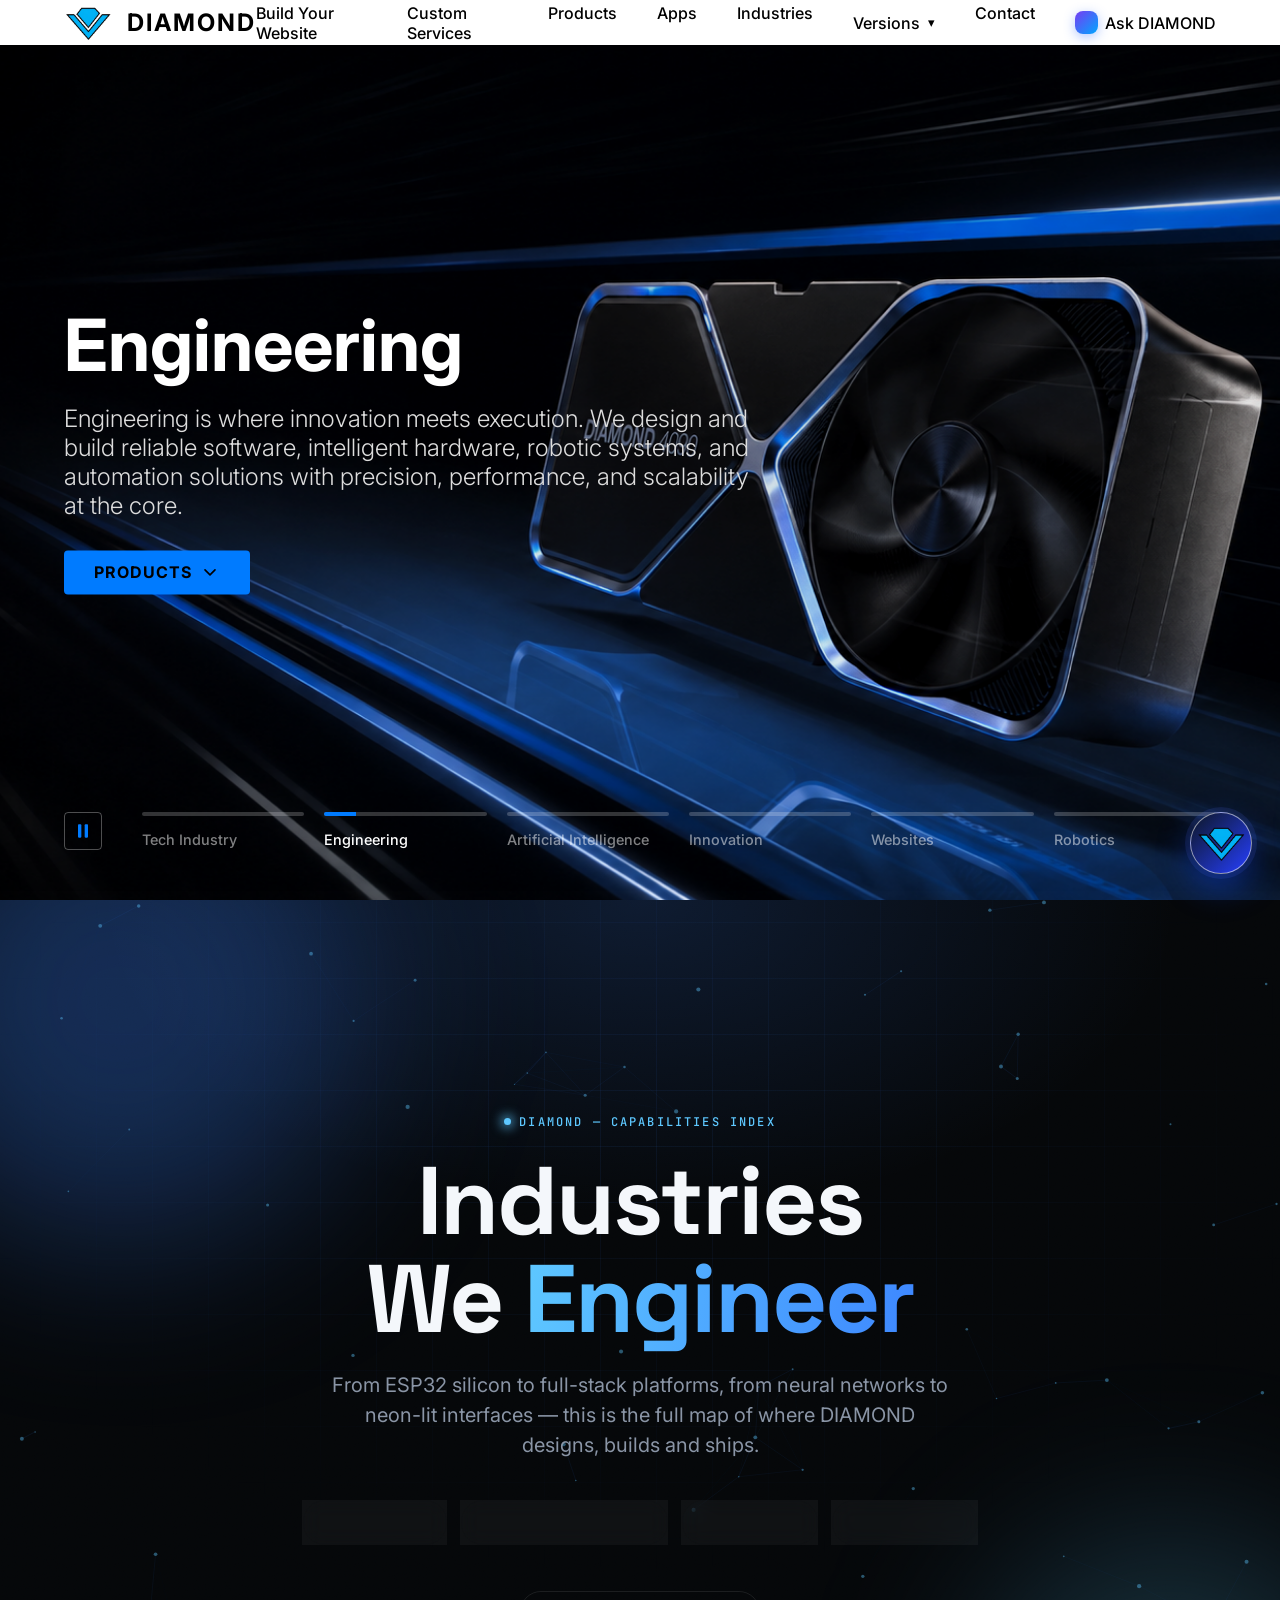
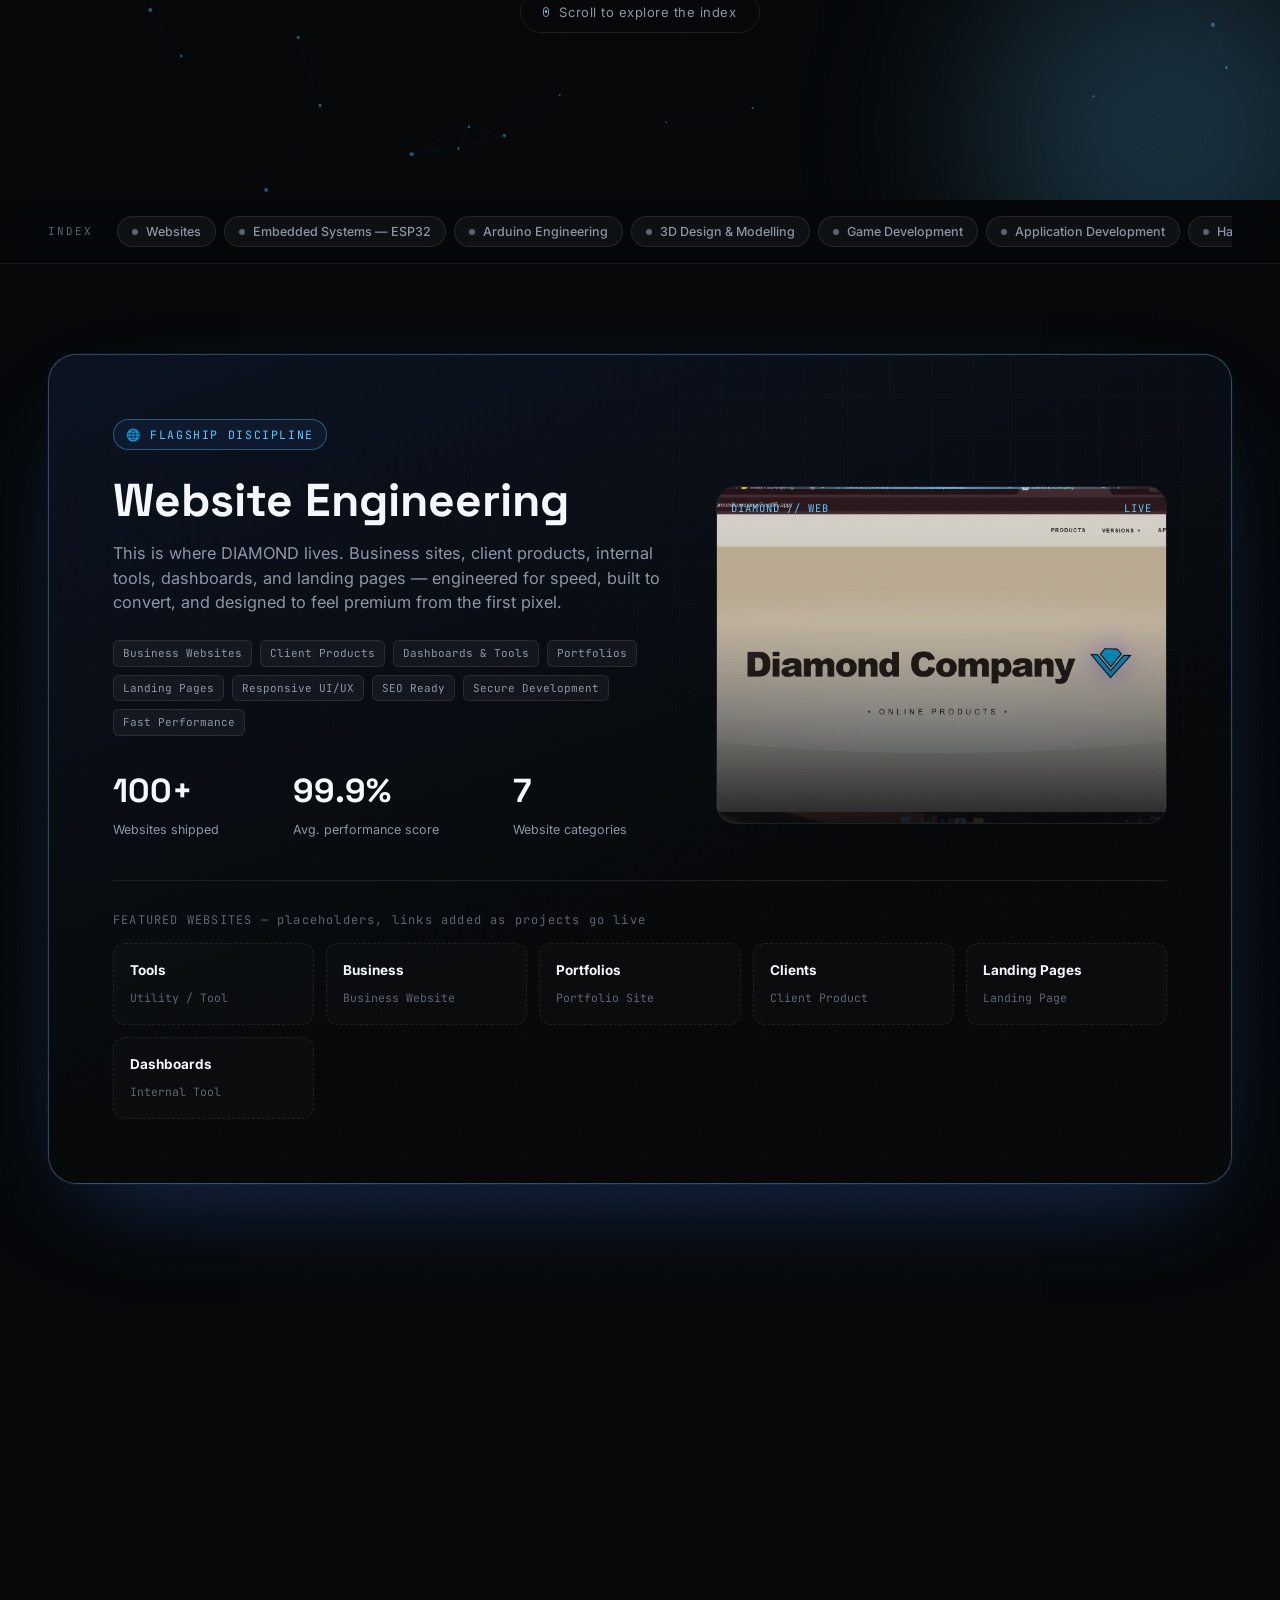
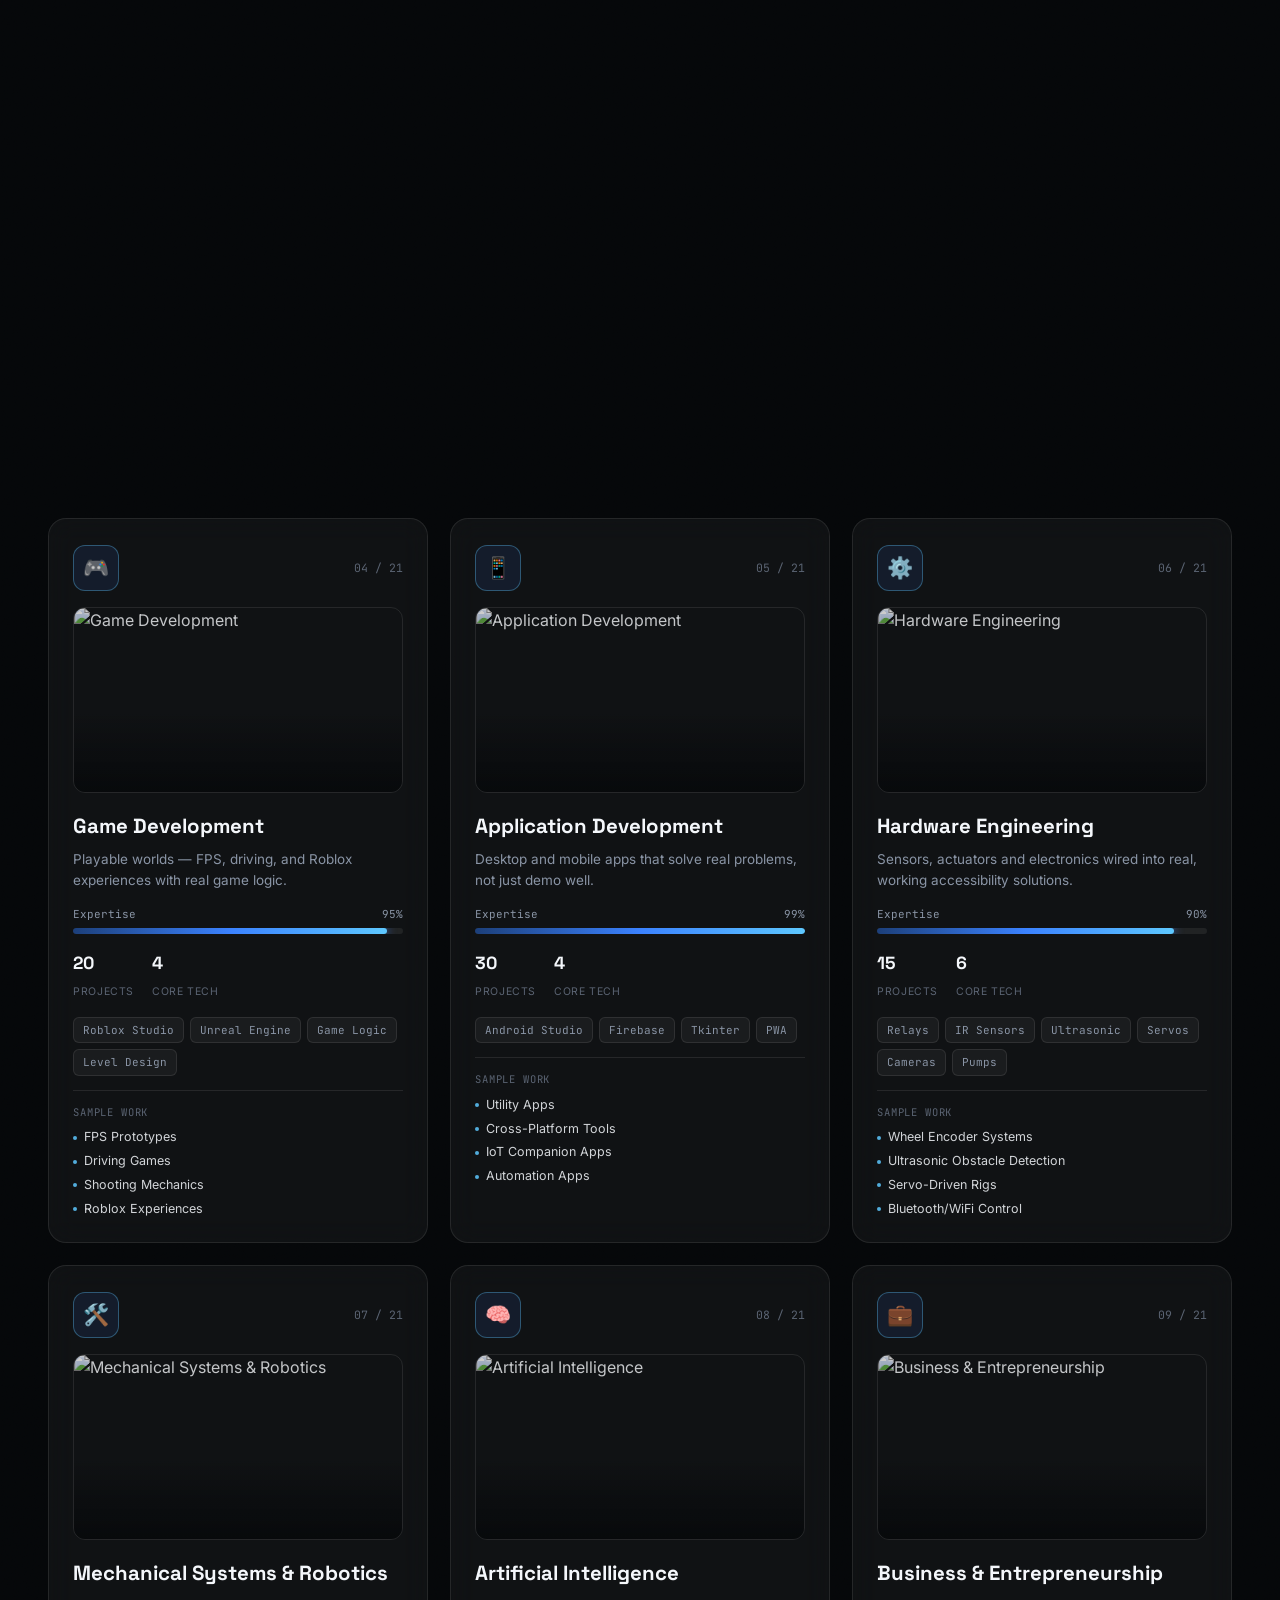
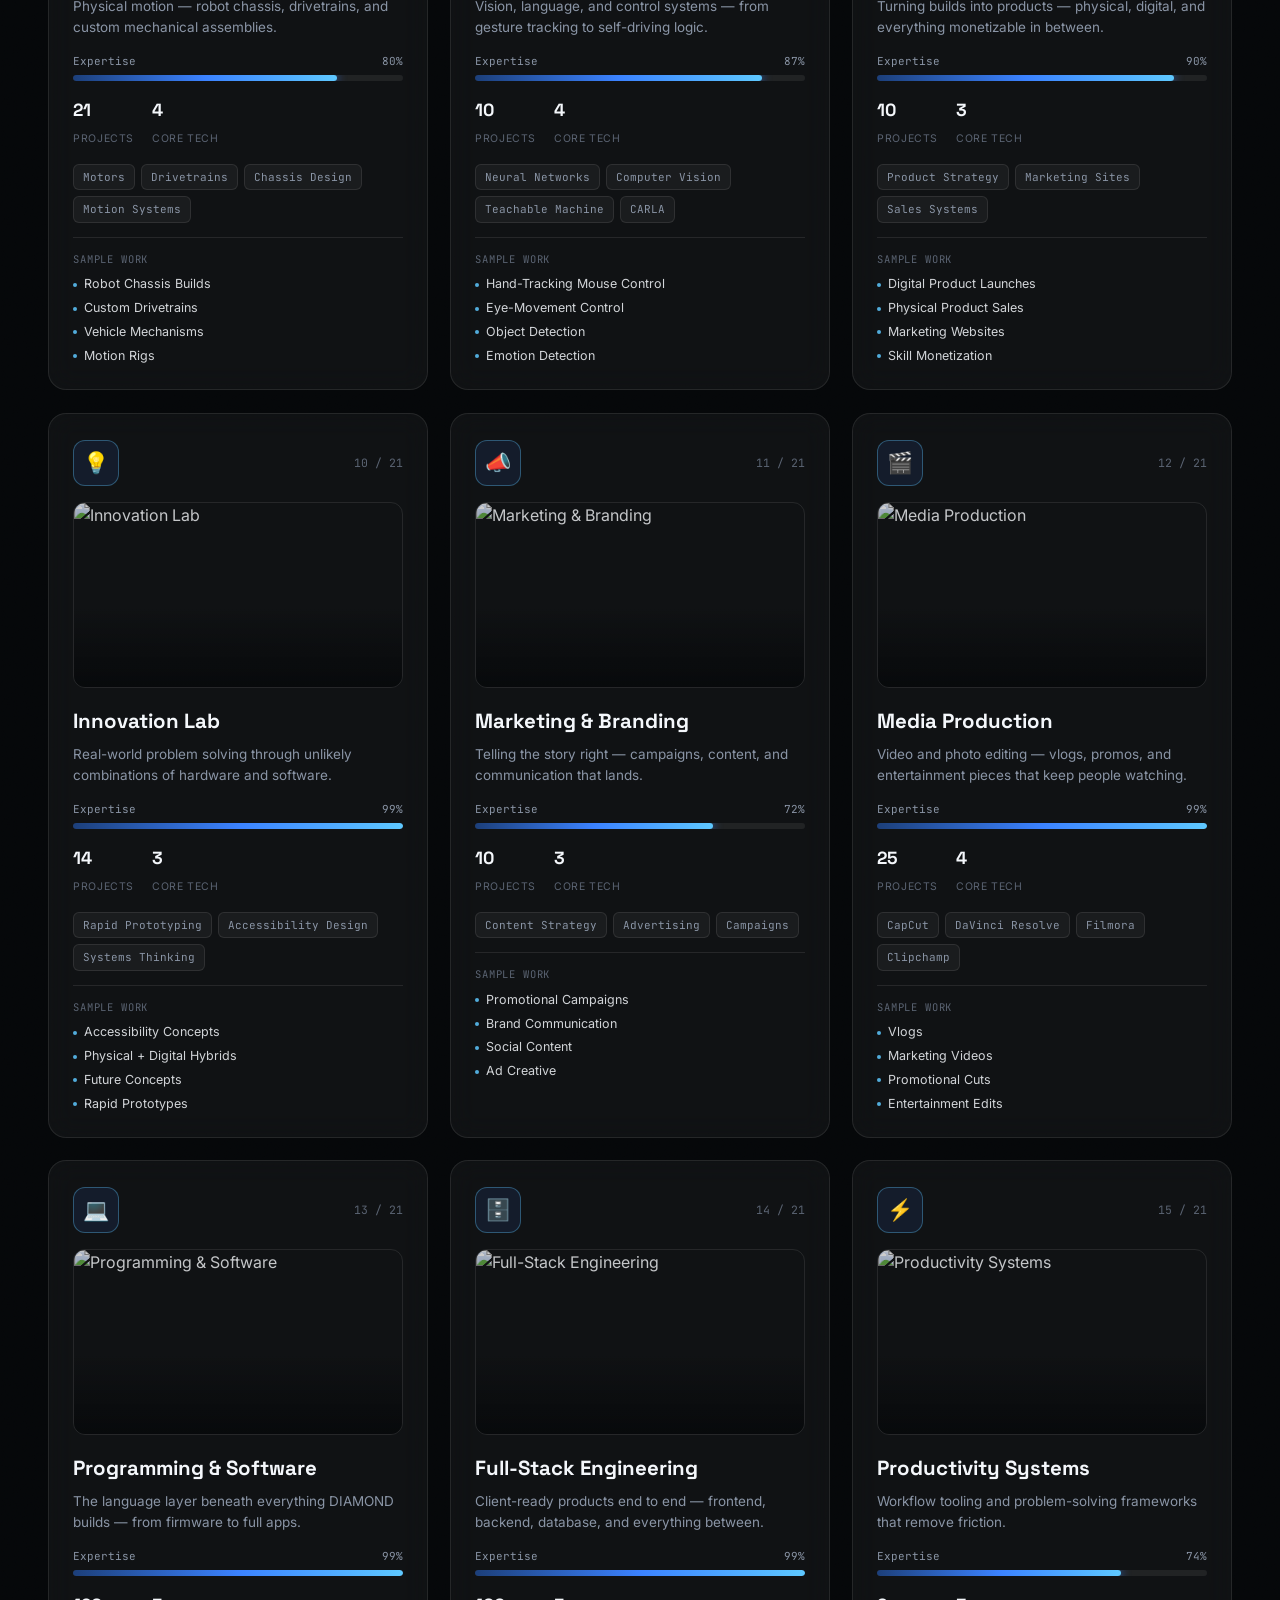
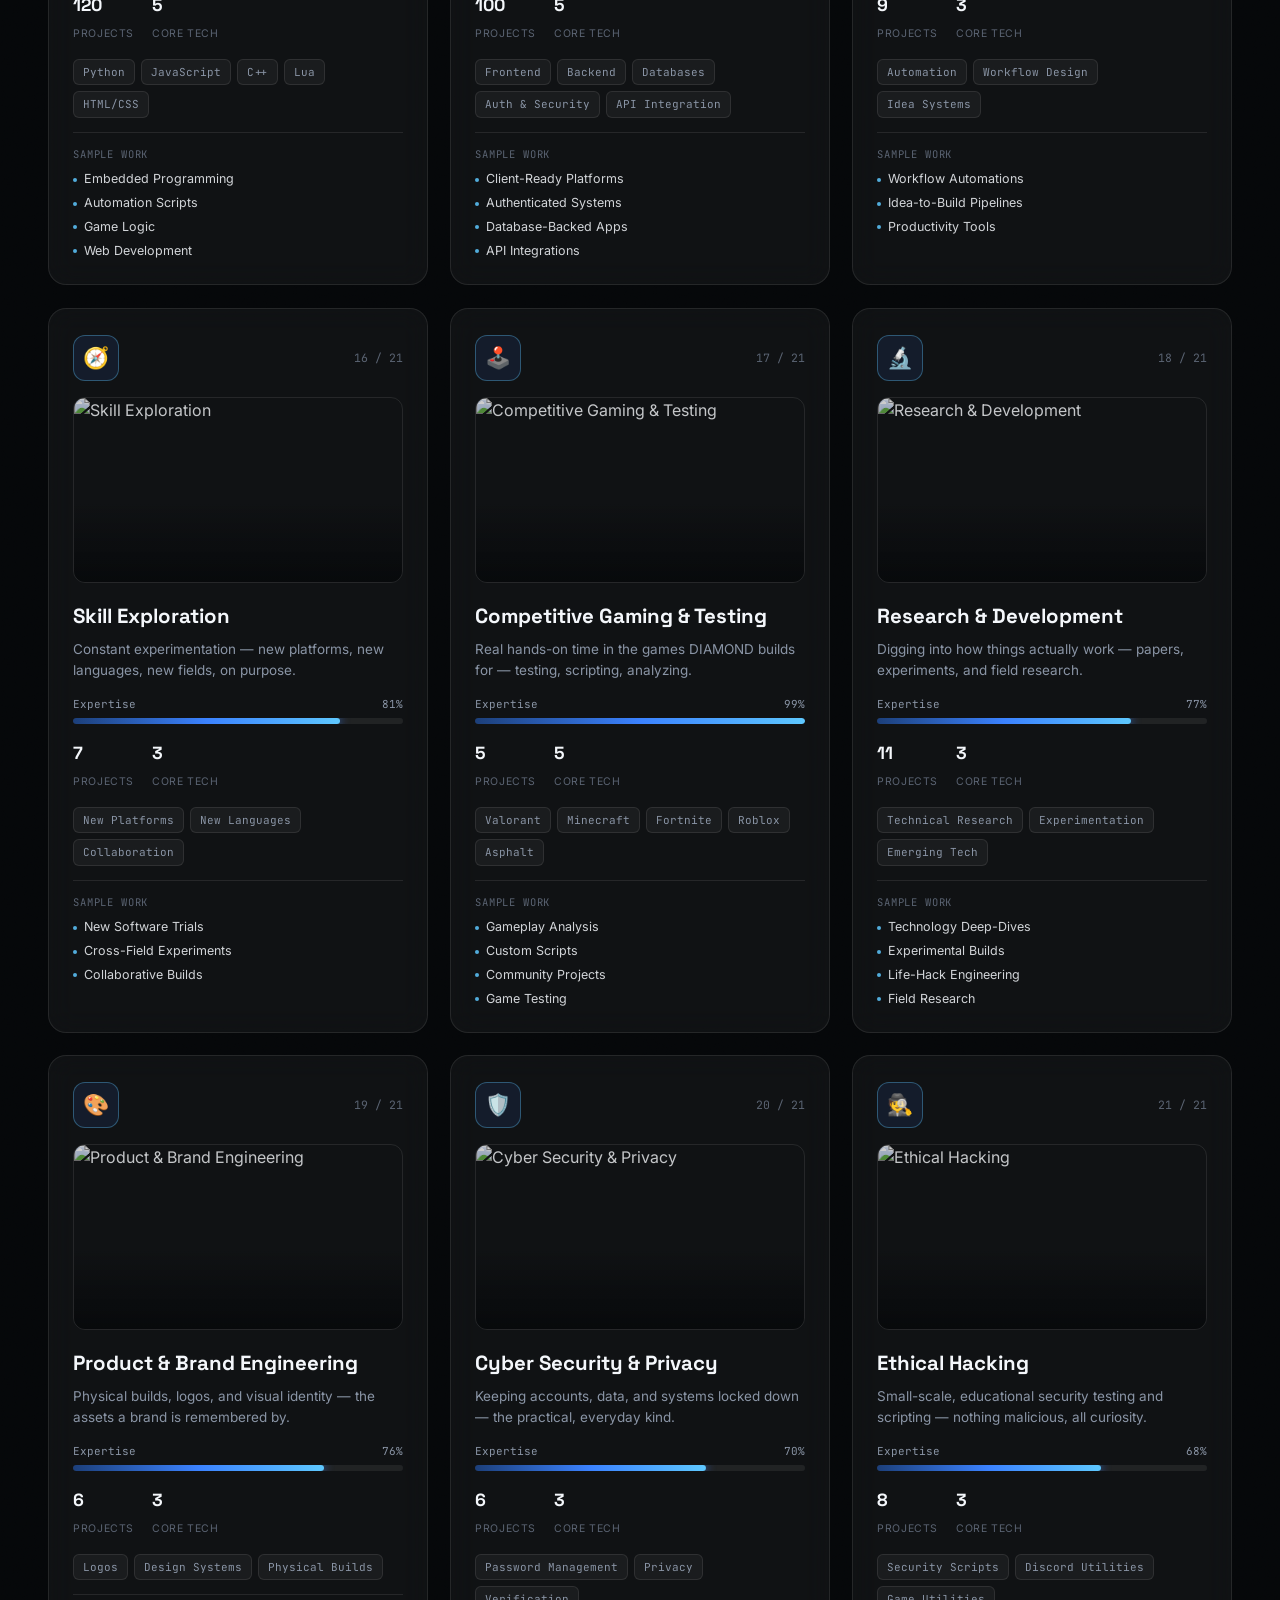
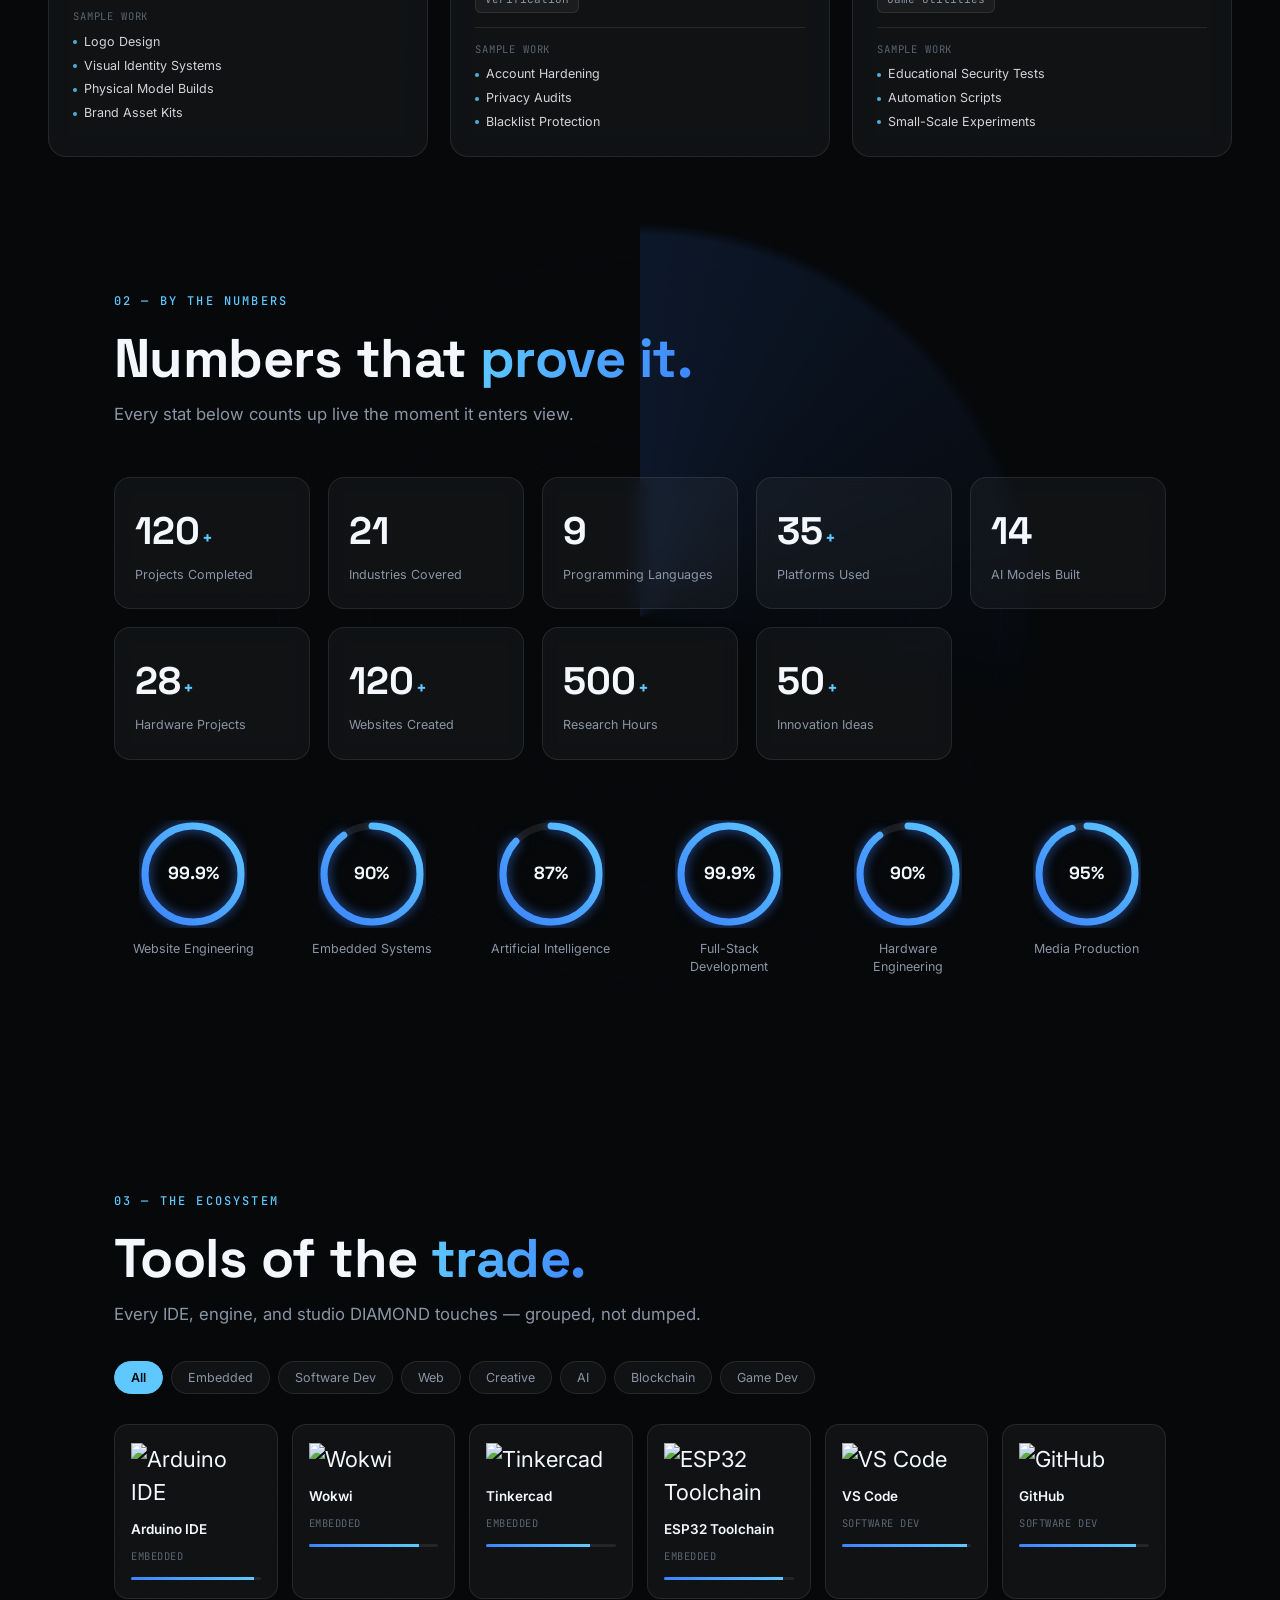
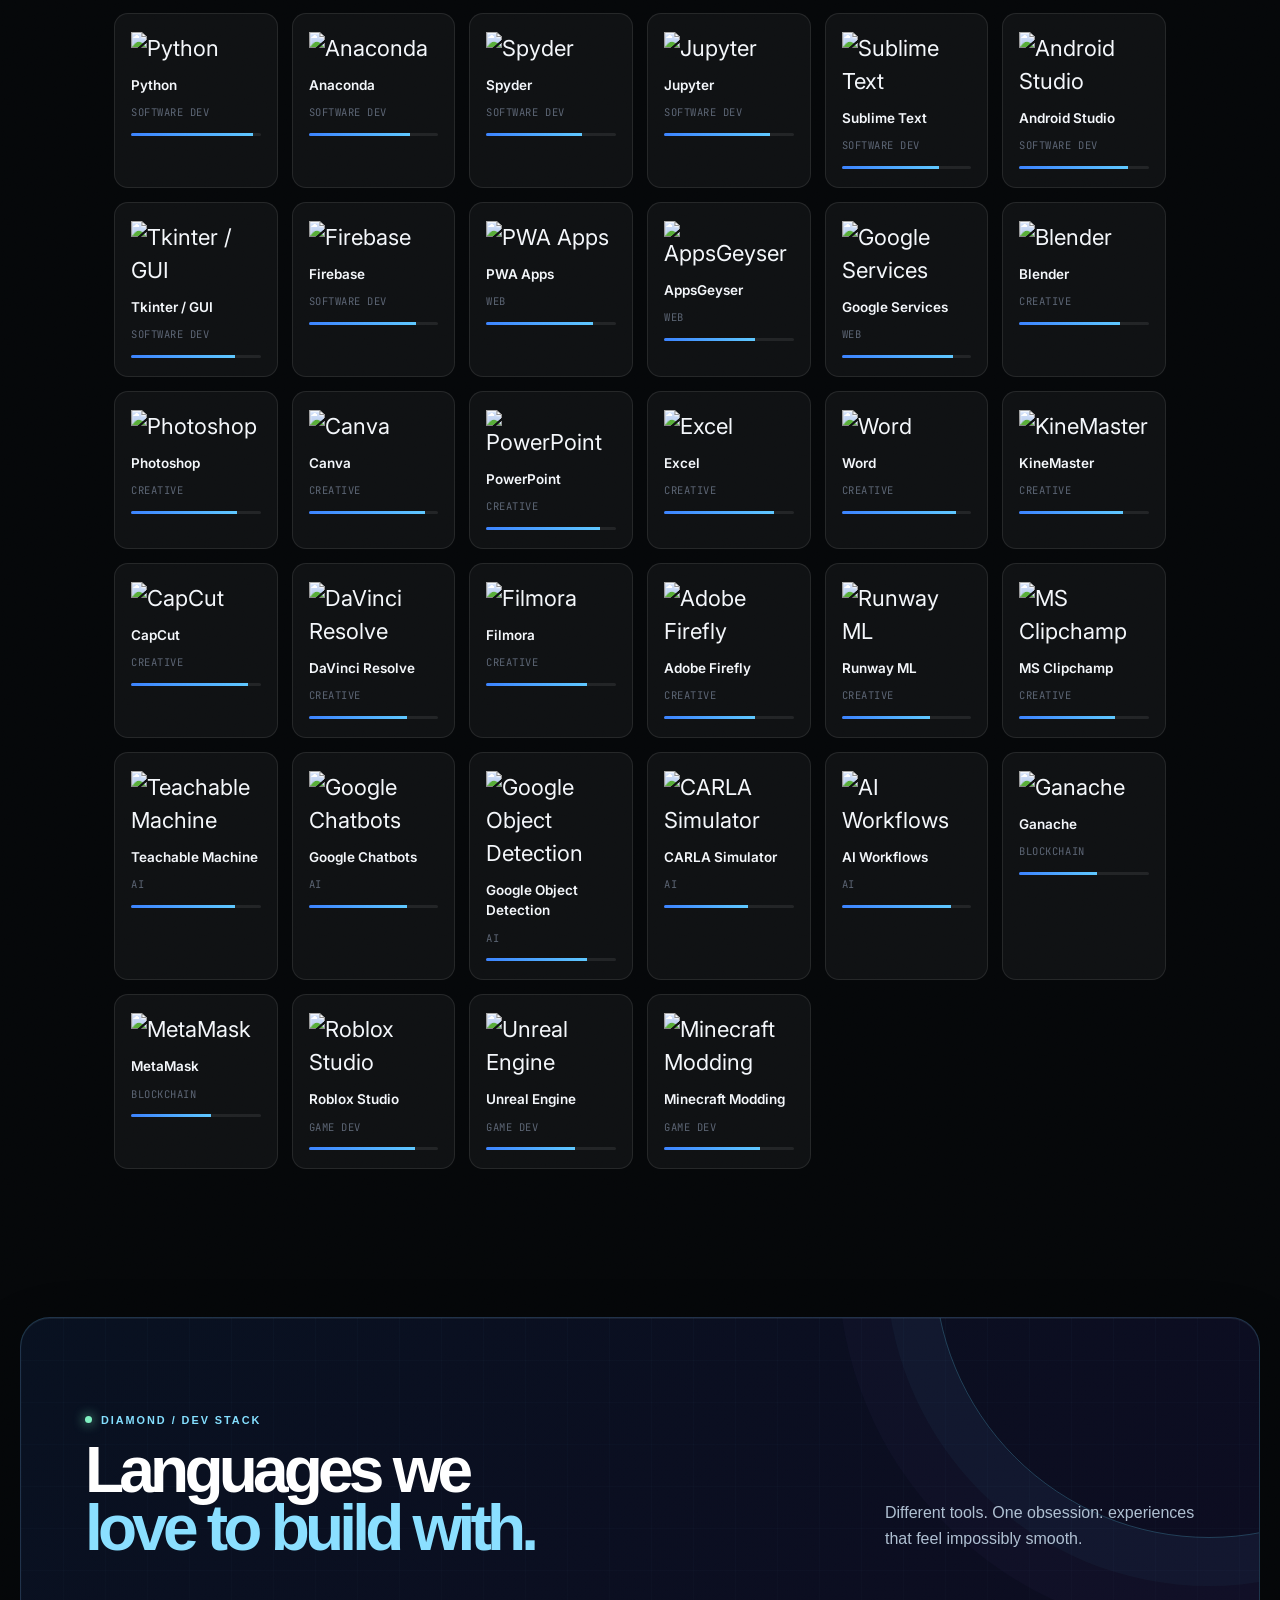
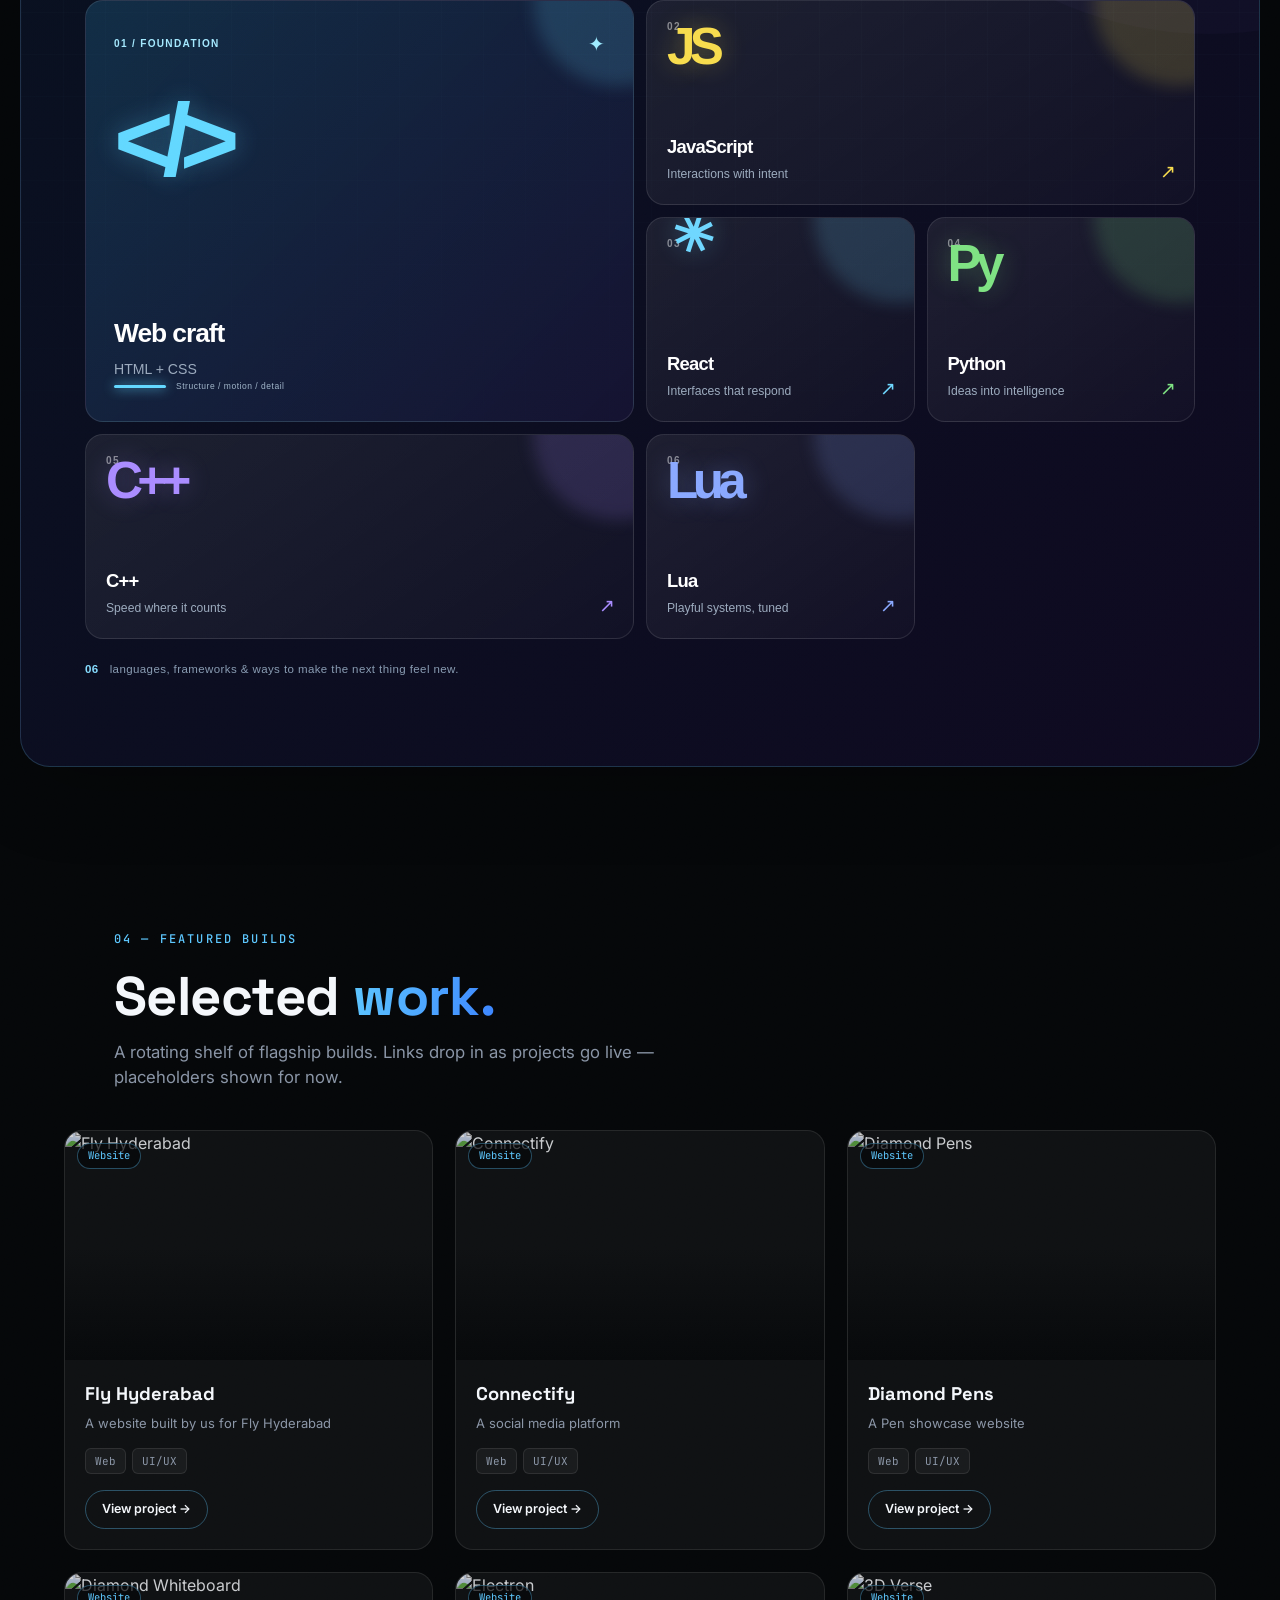
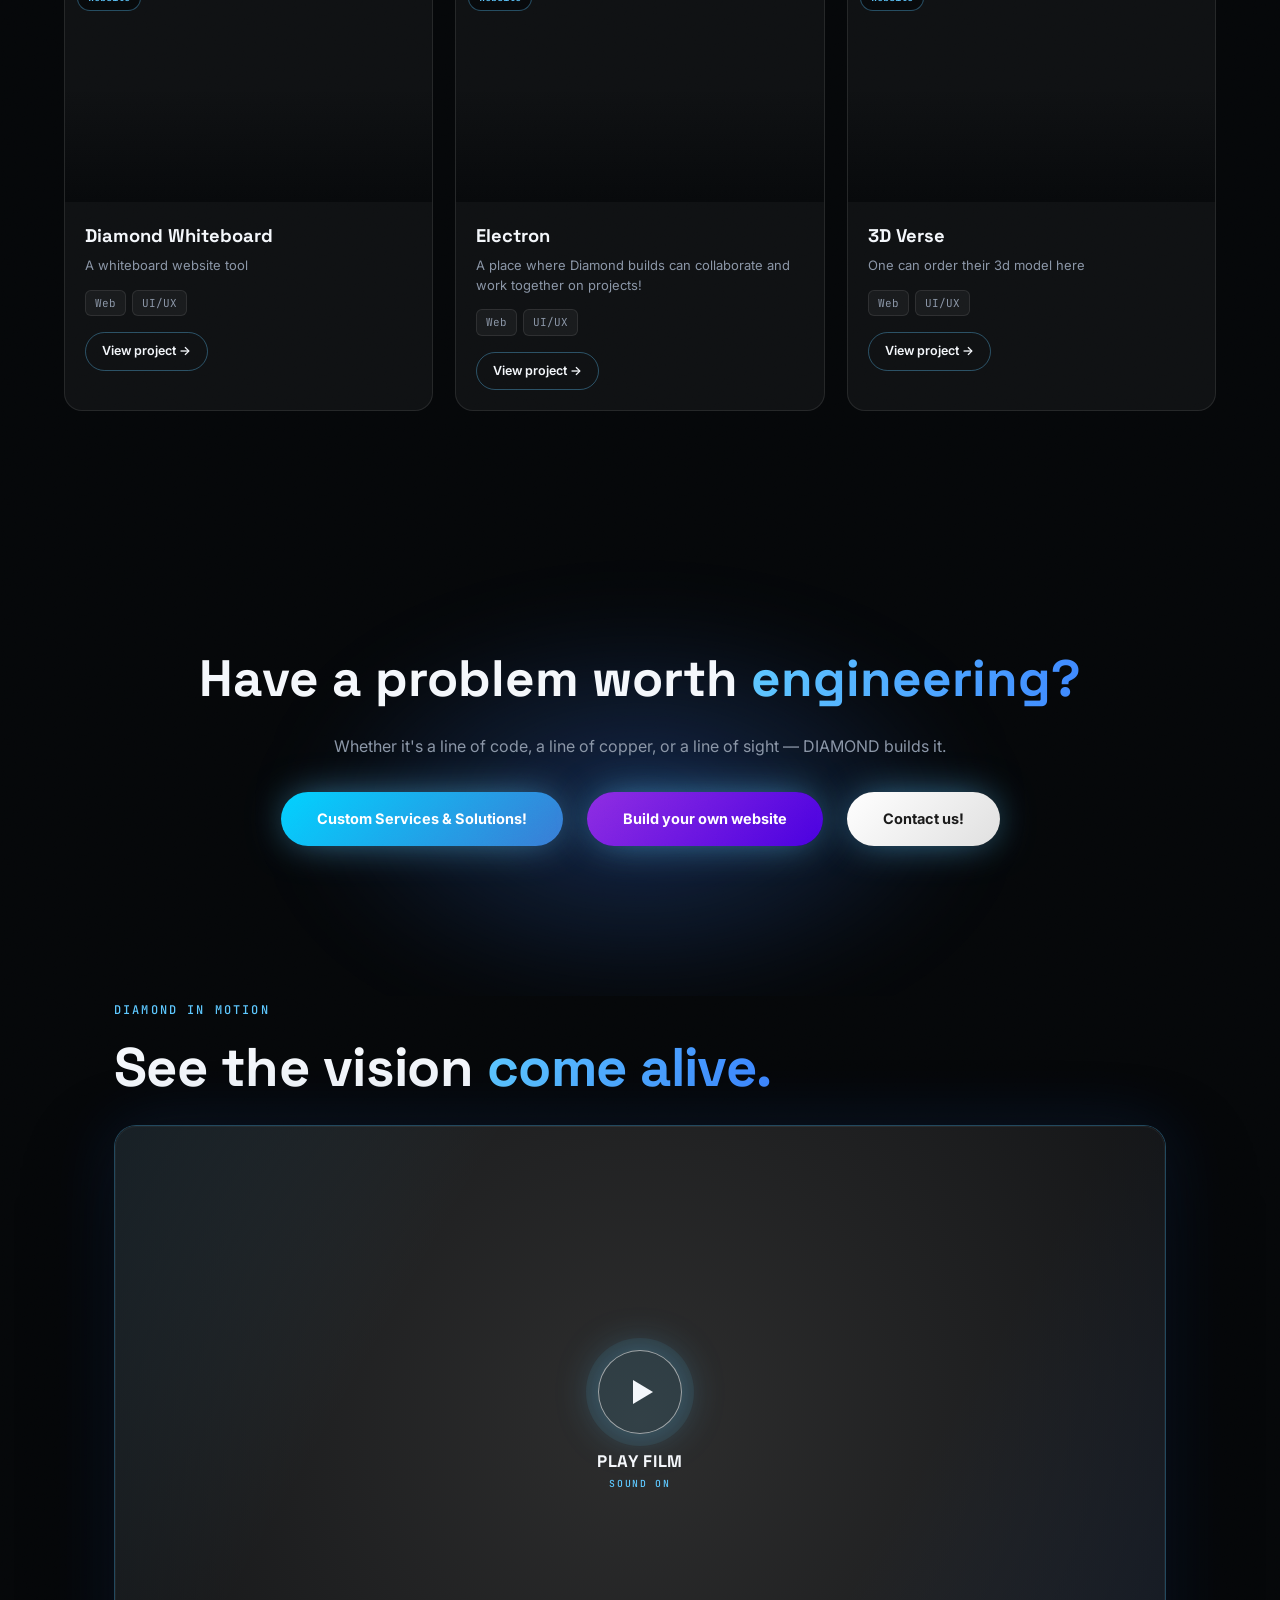
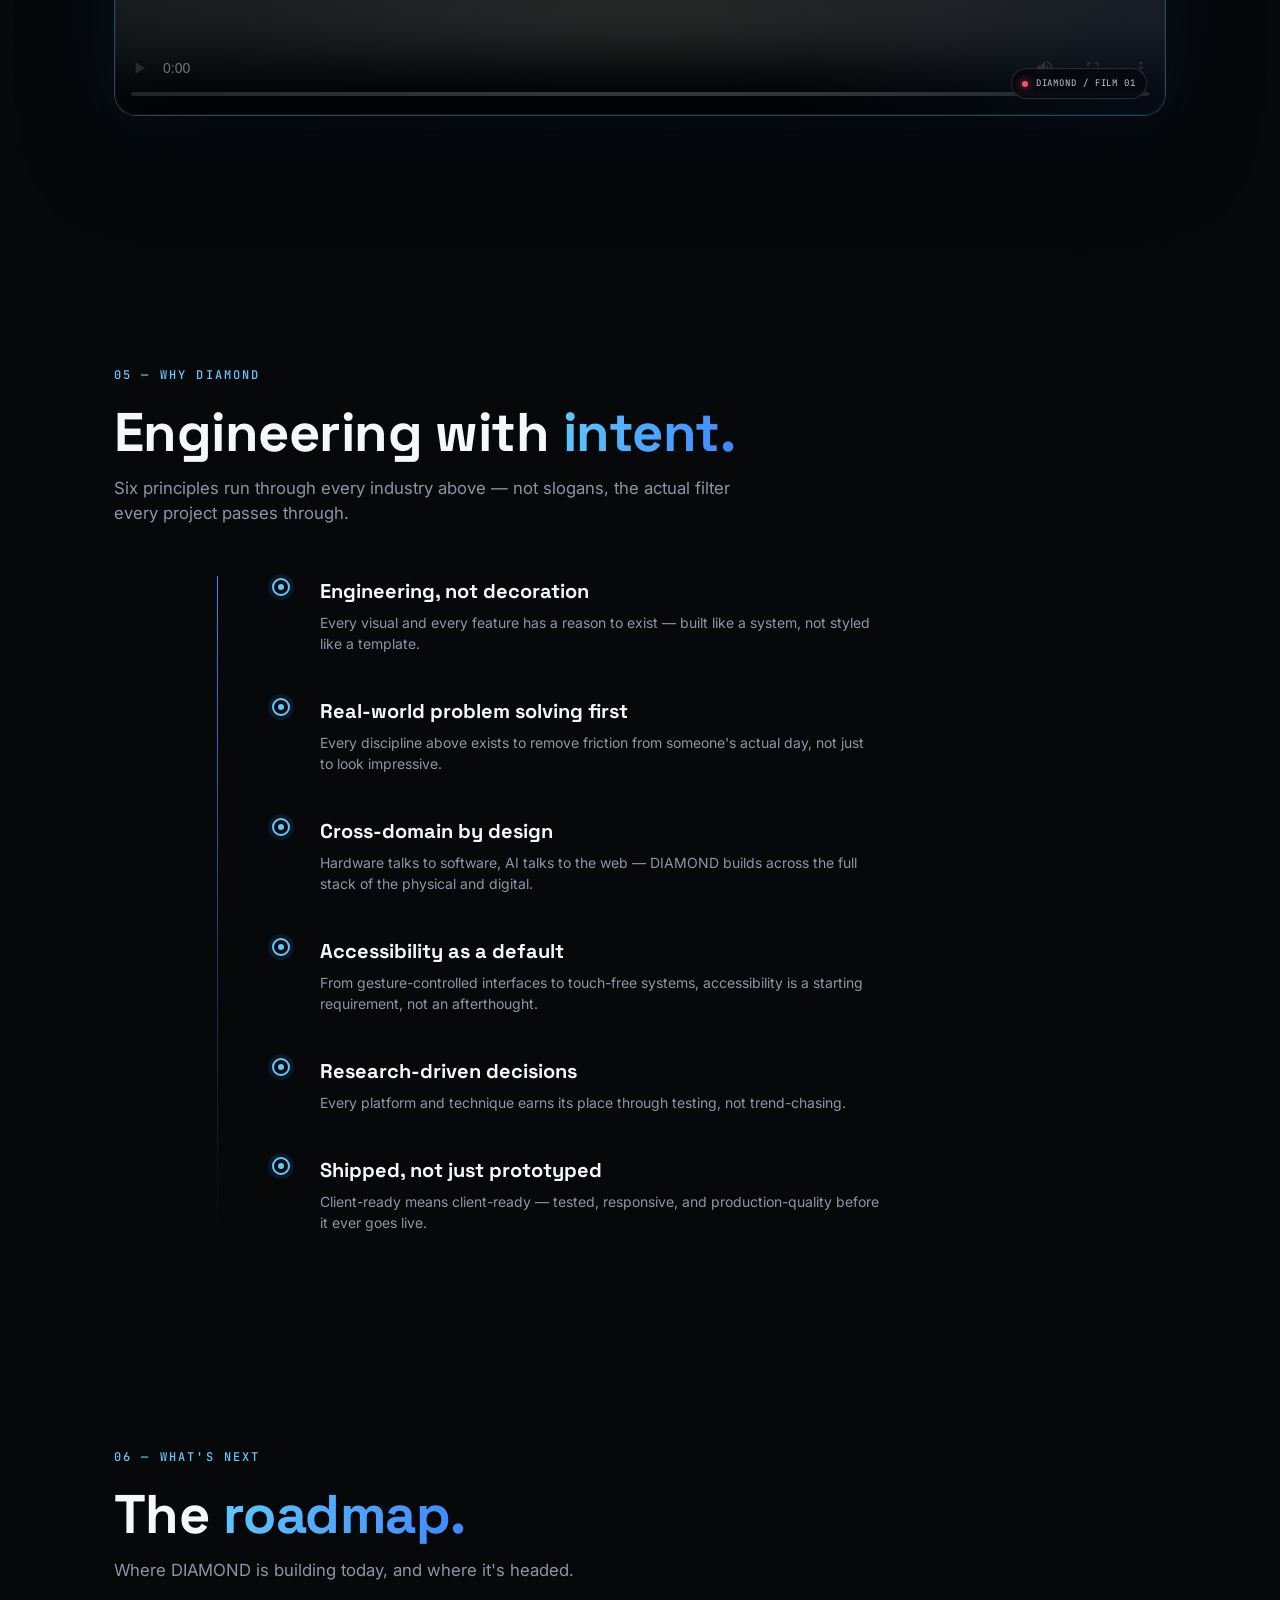
==== commit 337e313a: "ads" ====
--- a/index.html
+++ b/index.html
@@ -8,6 +8,8 @@
     'https://www.googletagmanager.com/gtm.js?id='+i+dl;f.parentNode.insertBefore(j,f);
     })(window,document,'script','dataLayer','GTM-PC36W5P3');</script>
     <!-- End Google Tag Manager -->
+    <script async src="https://pagead2.googlesyndication.com/pagead/js/adsbygoogle.js?client=ca-pub-6580182855231179"
+    crossorigin="anonymous"></script>
     <meta charset="UTF-8">
     <meta name="viewport" content="width=device-width, initial-scale=1.0">
     <title>DIAMOND | Premium Technology & Engineering</title>
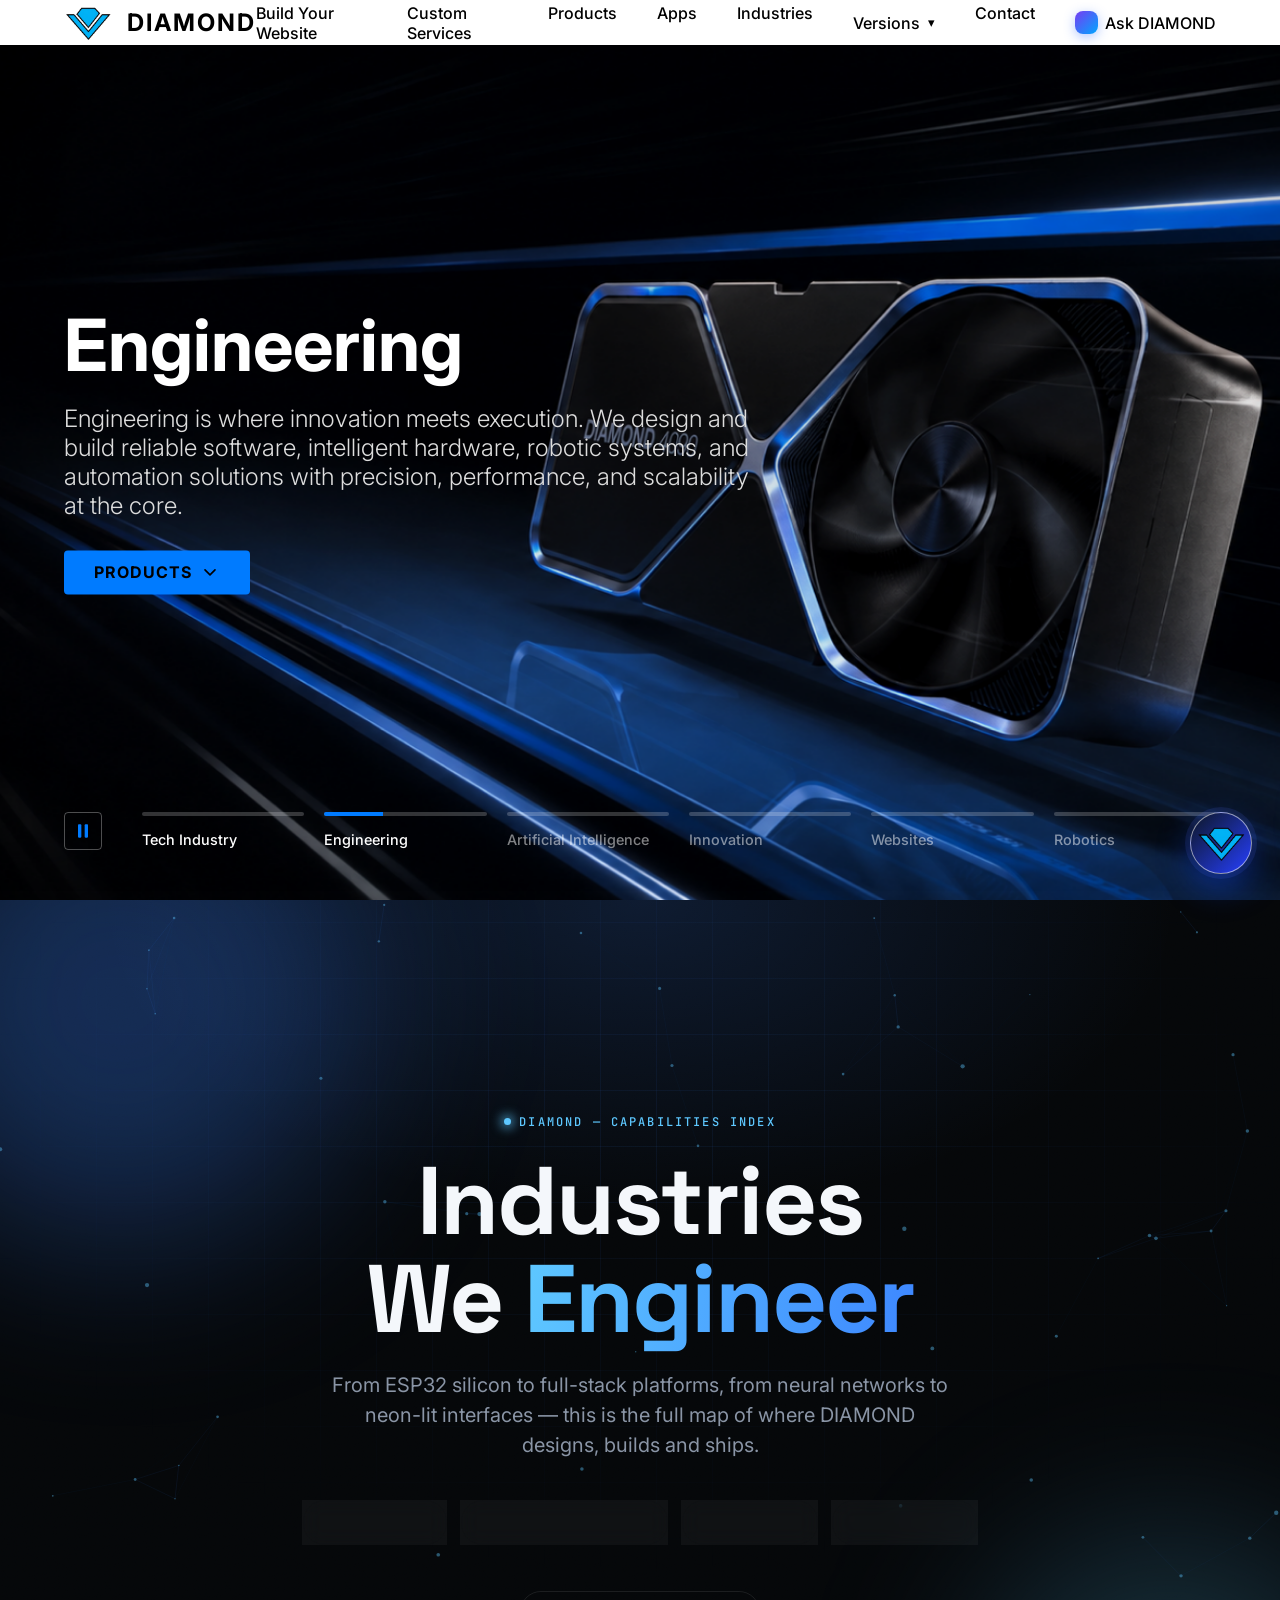
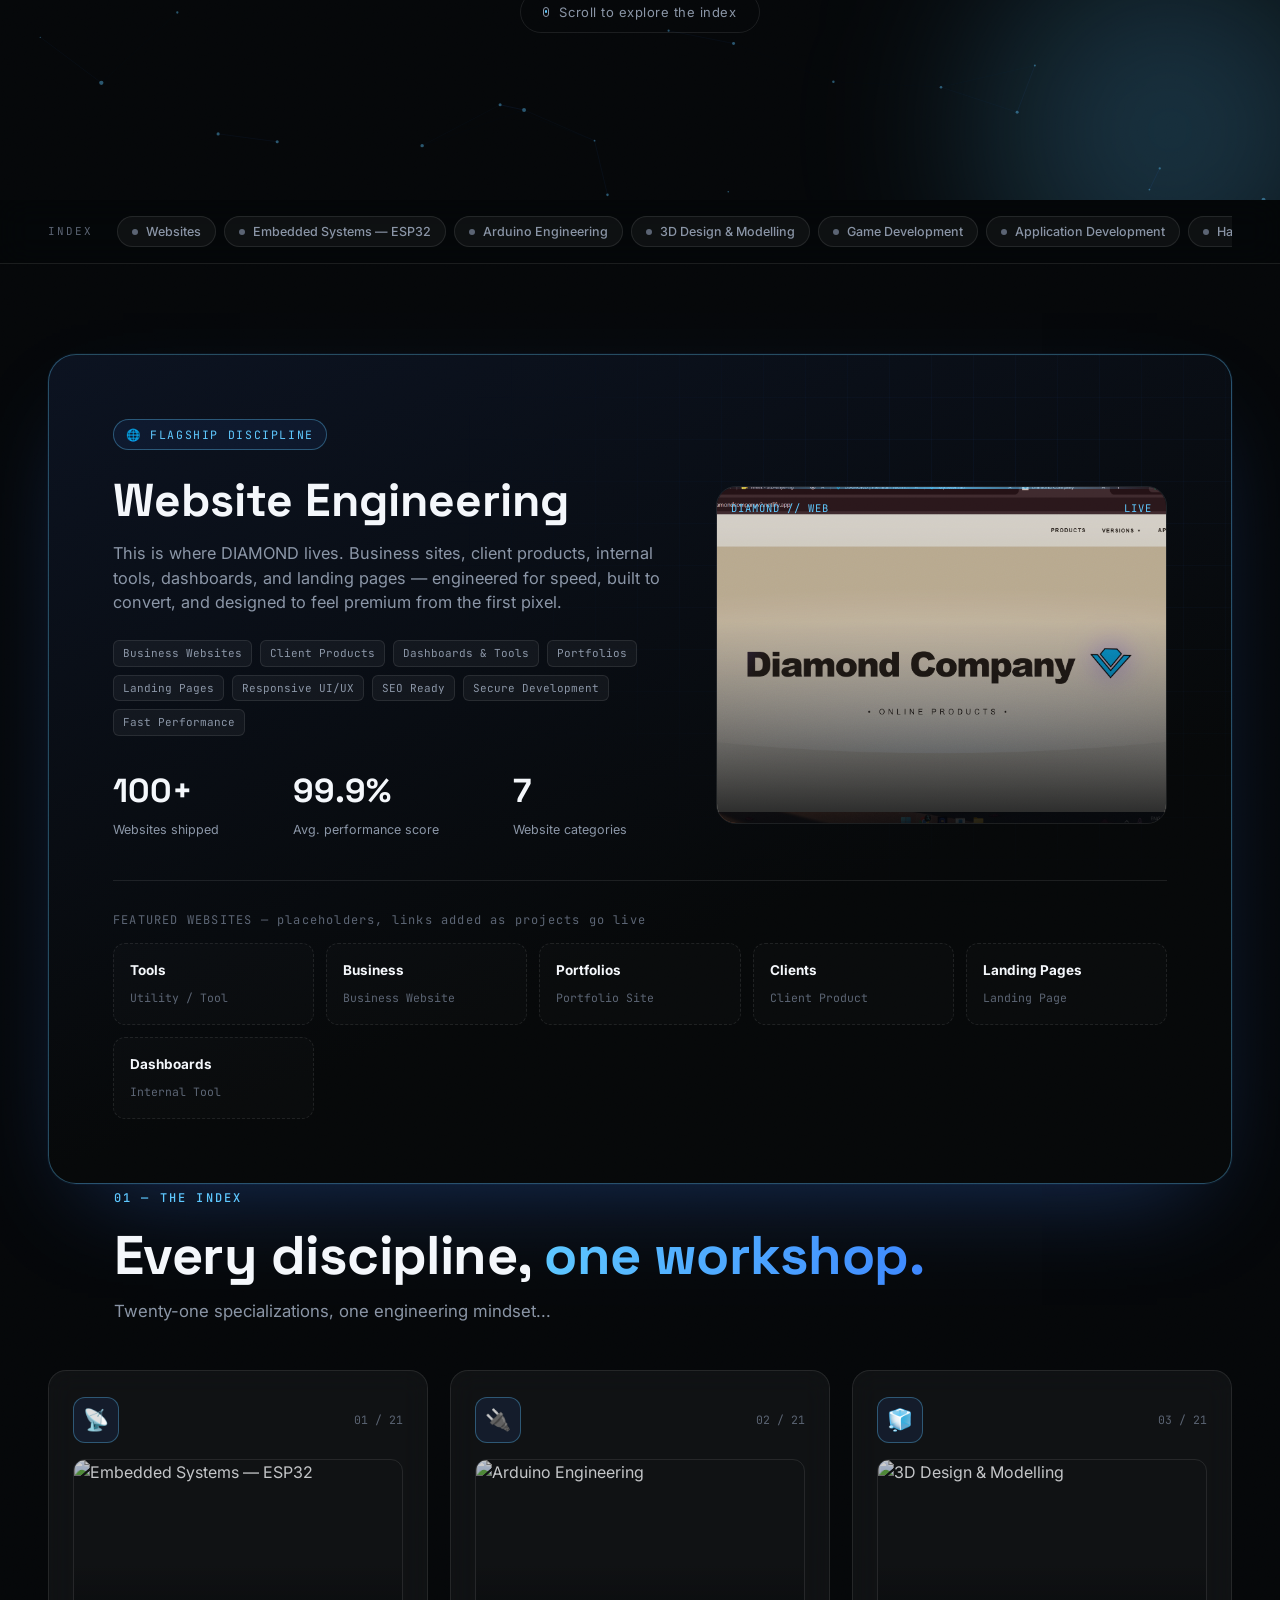
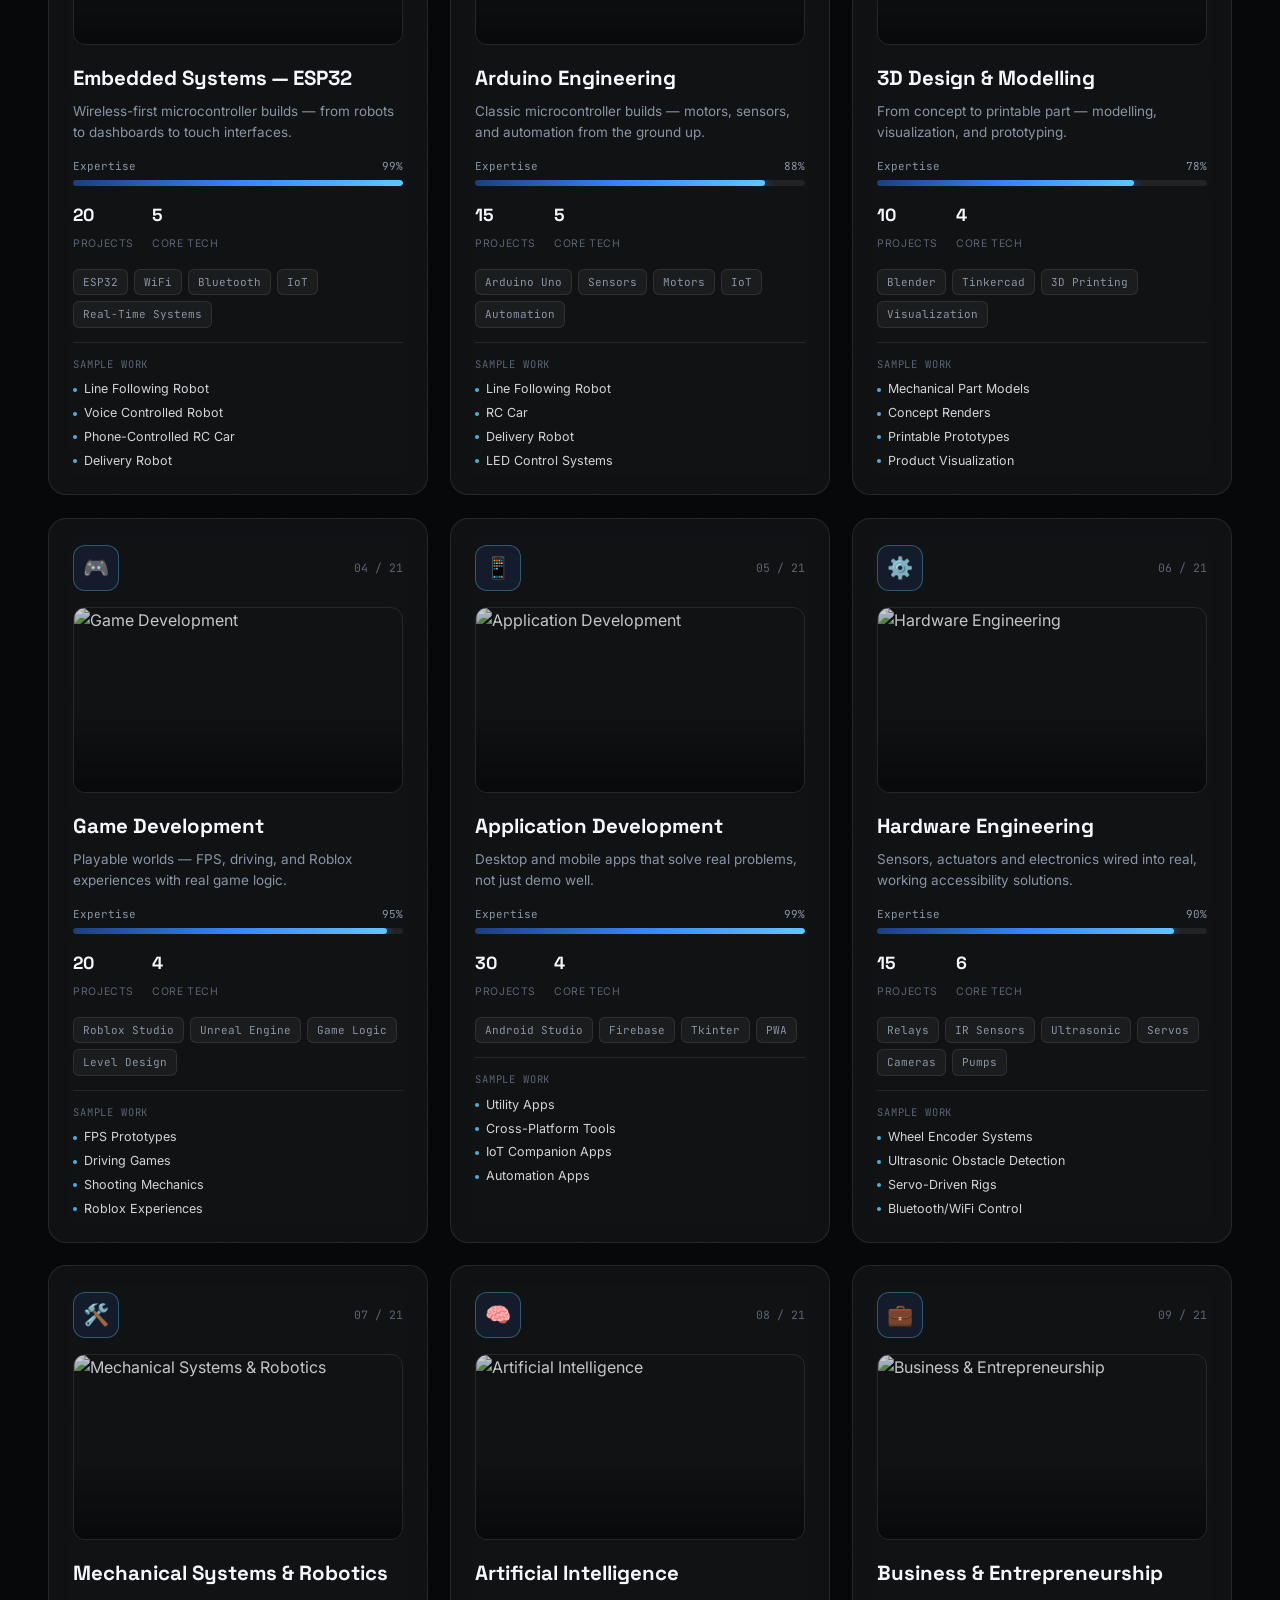
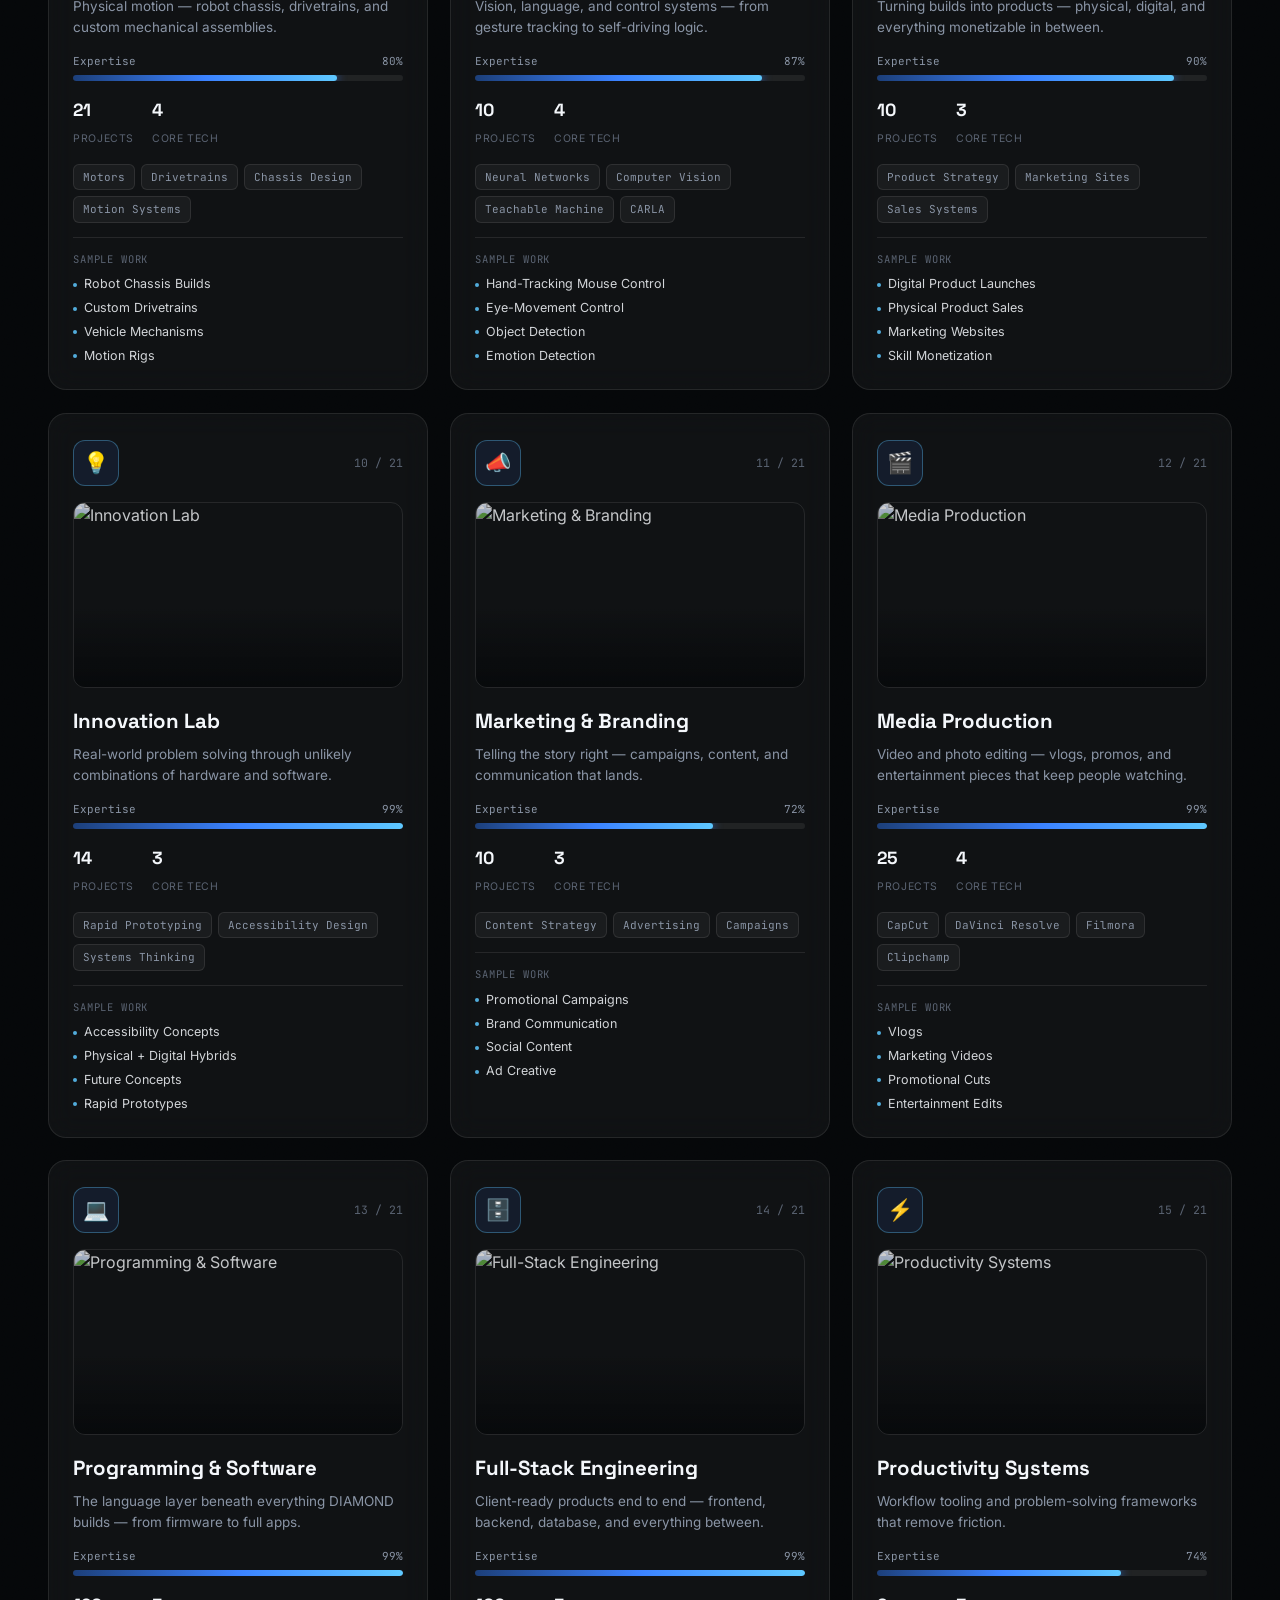
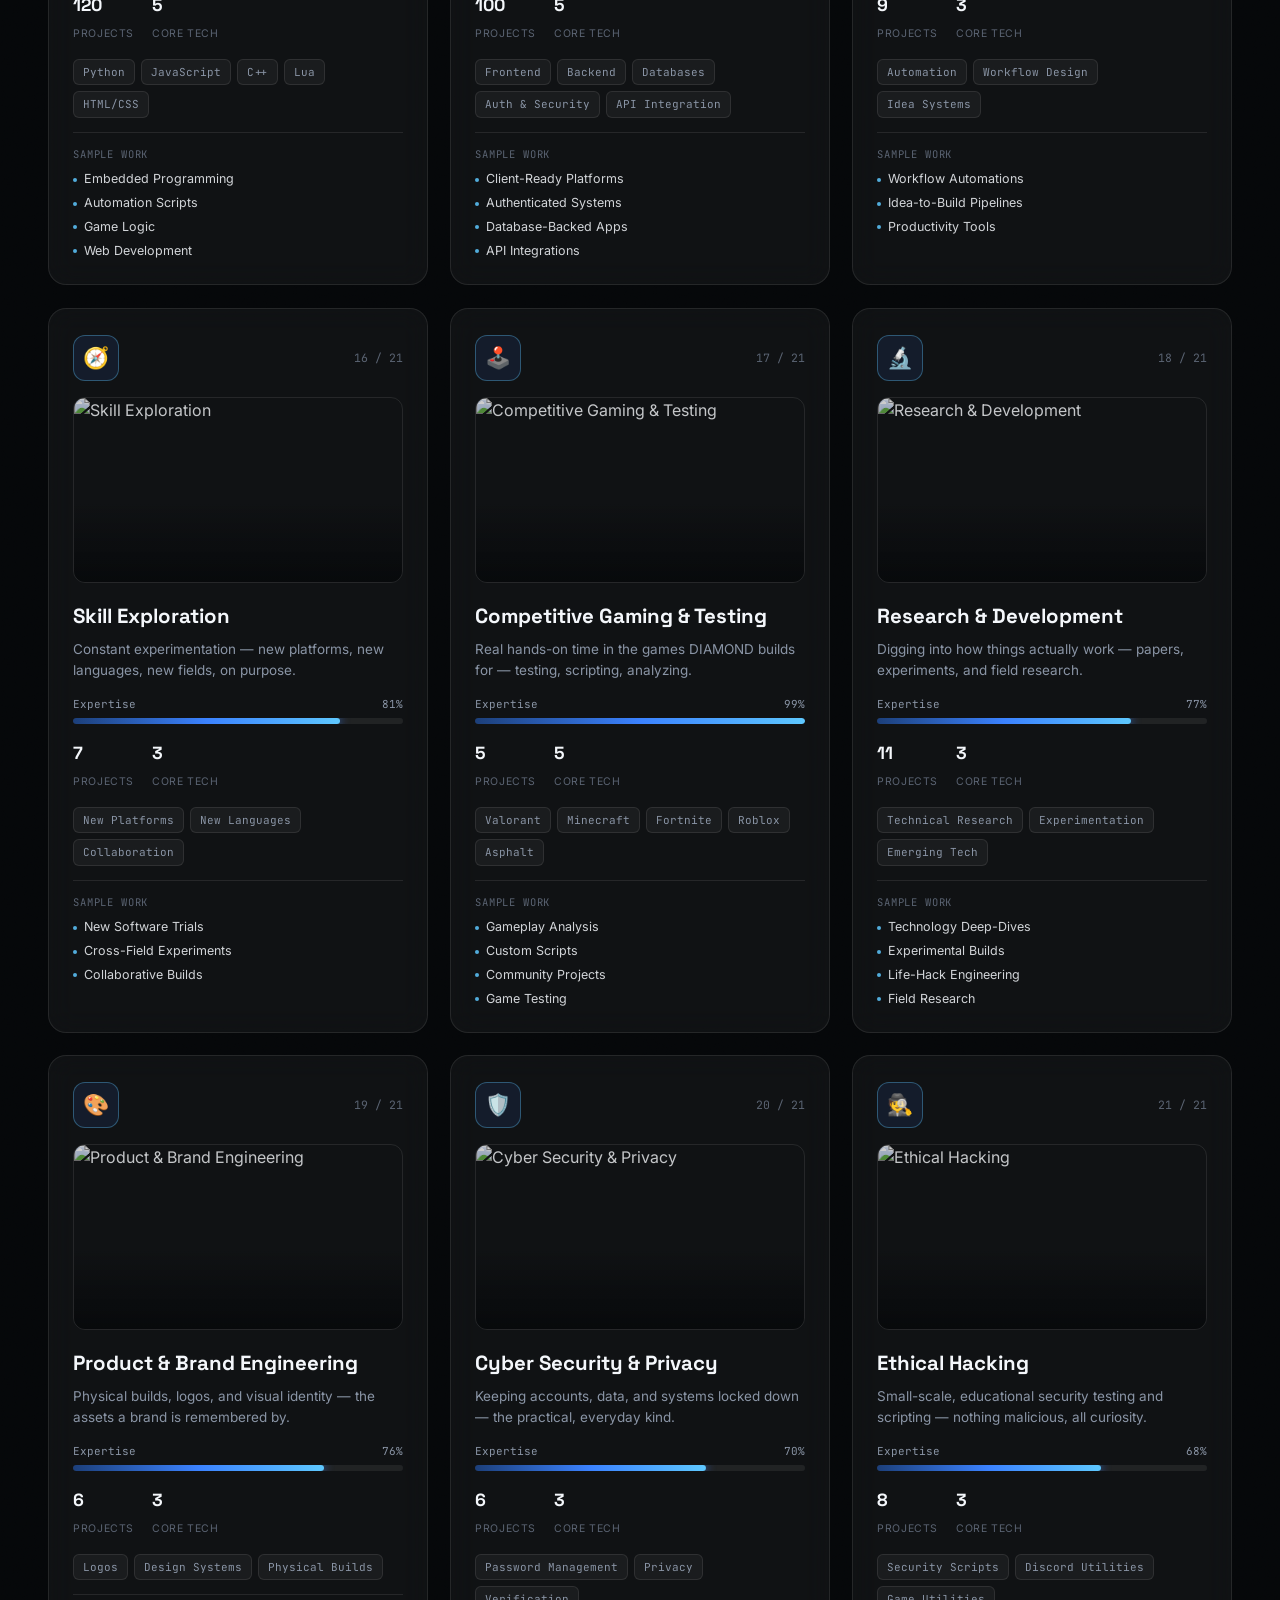
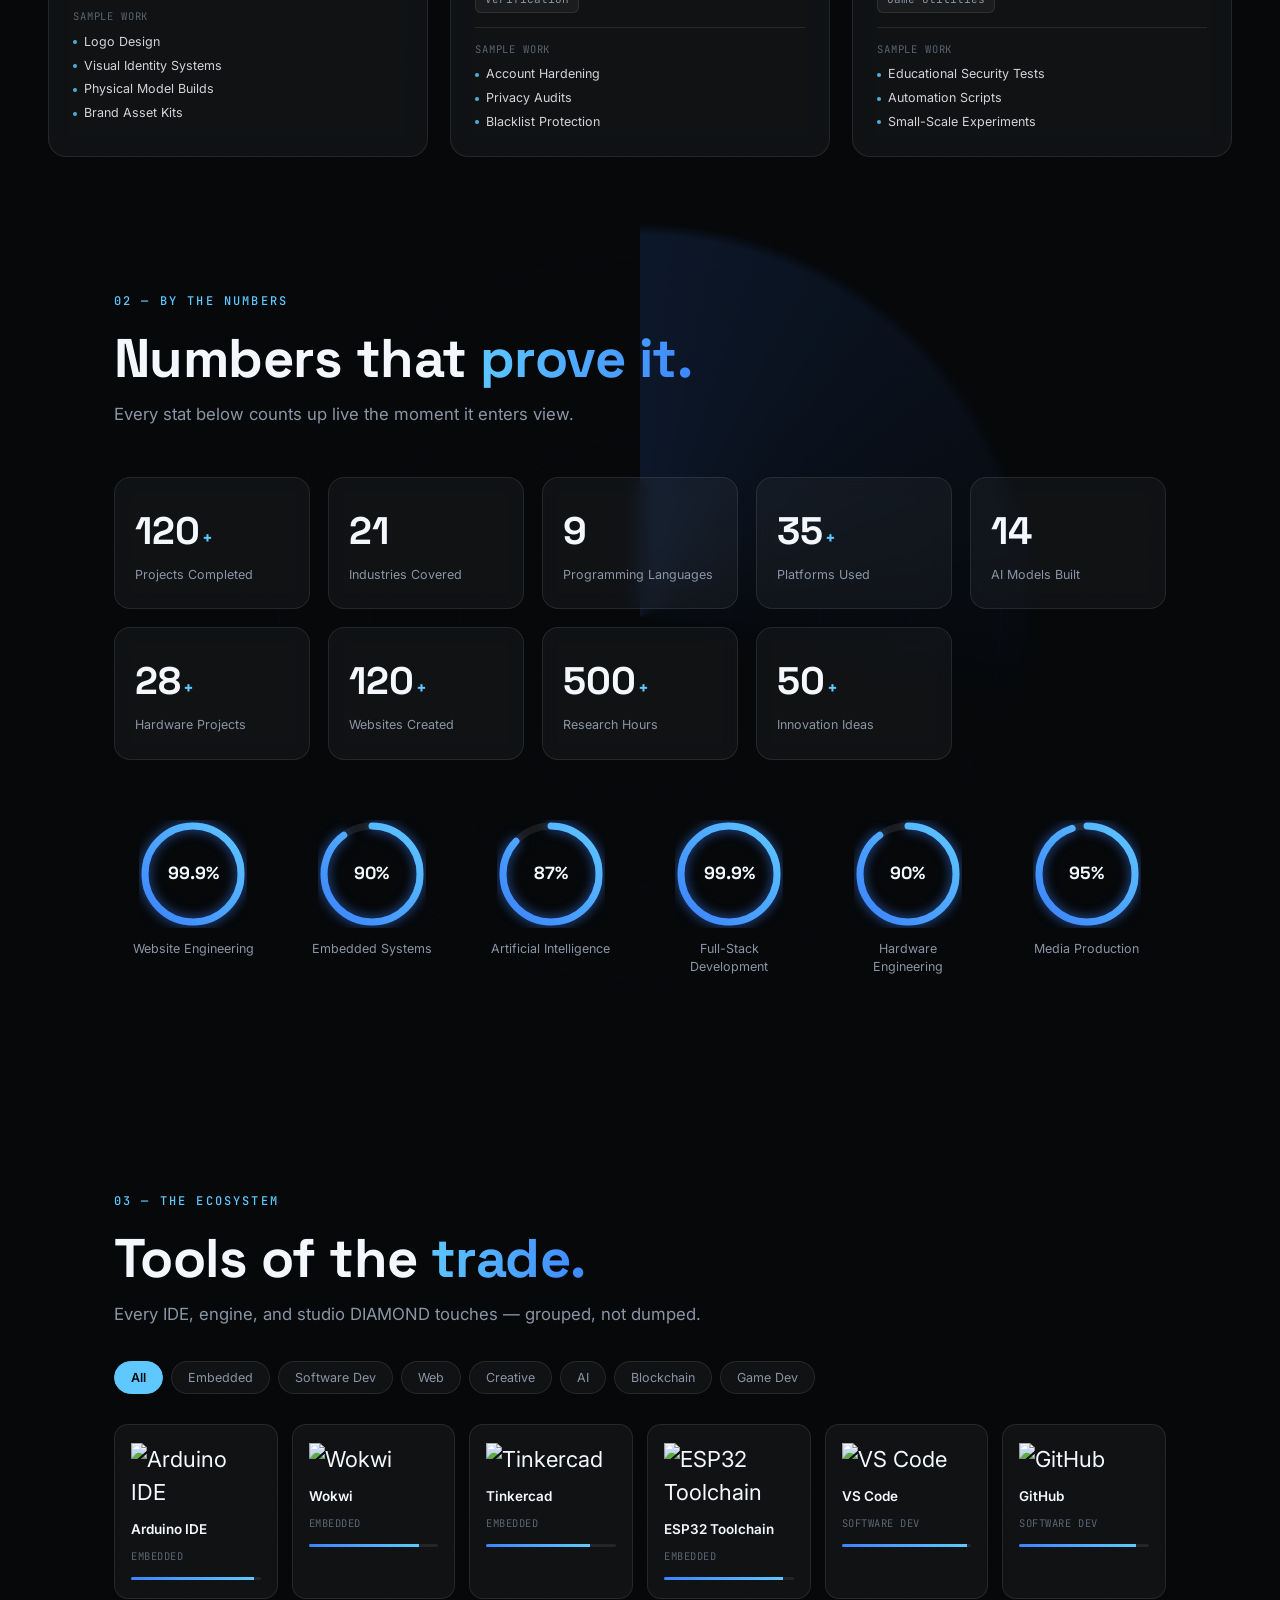
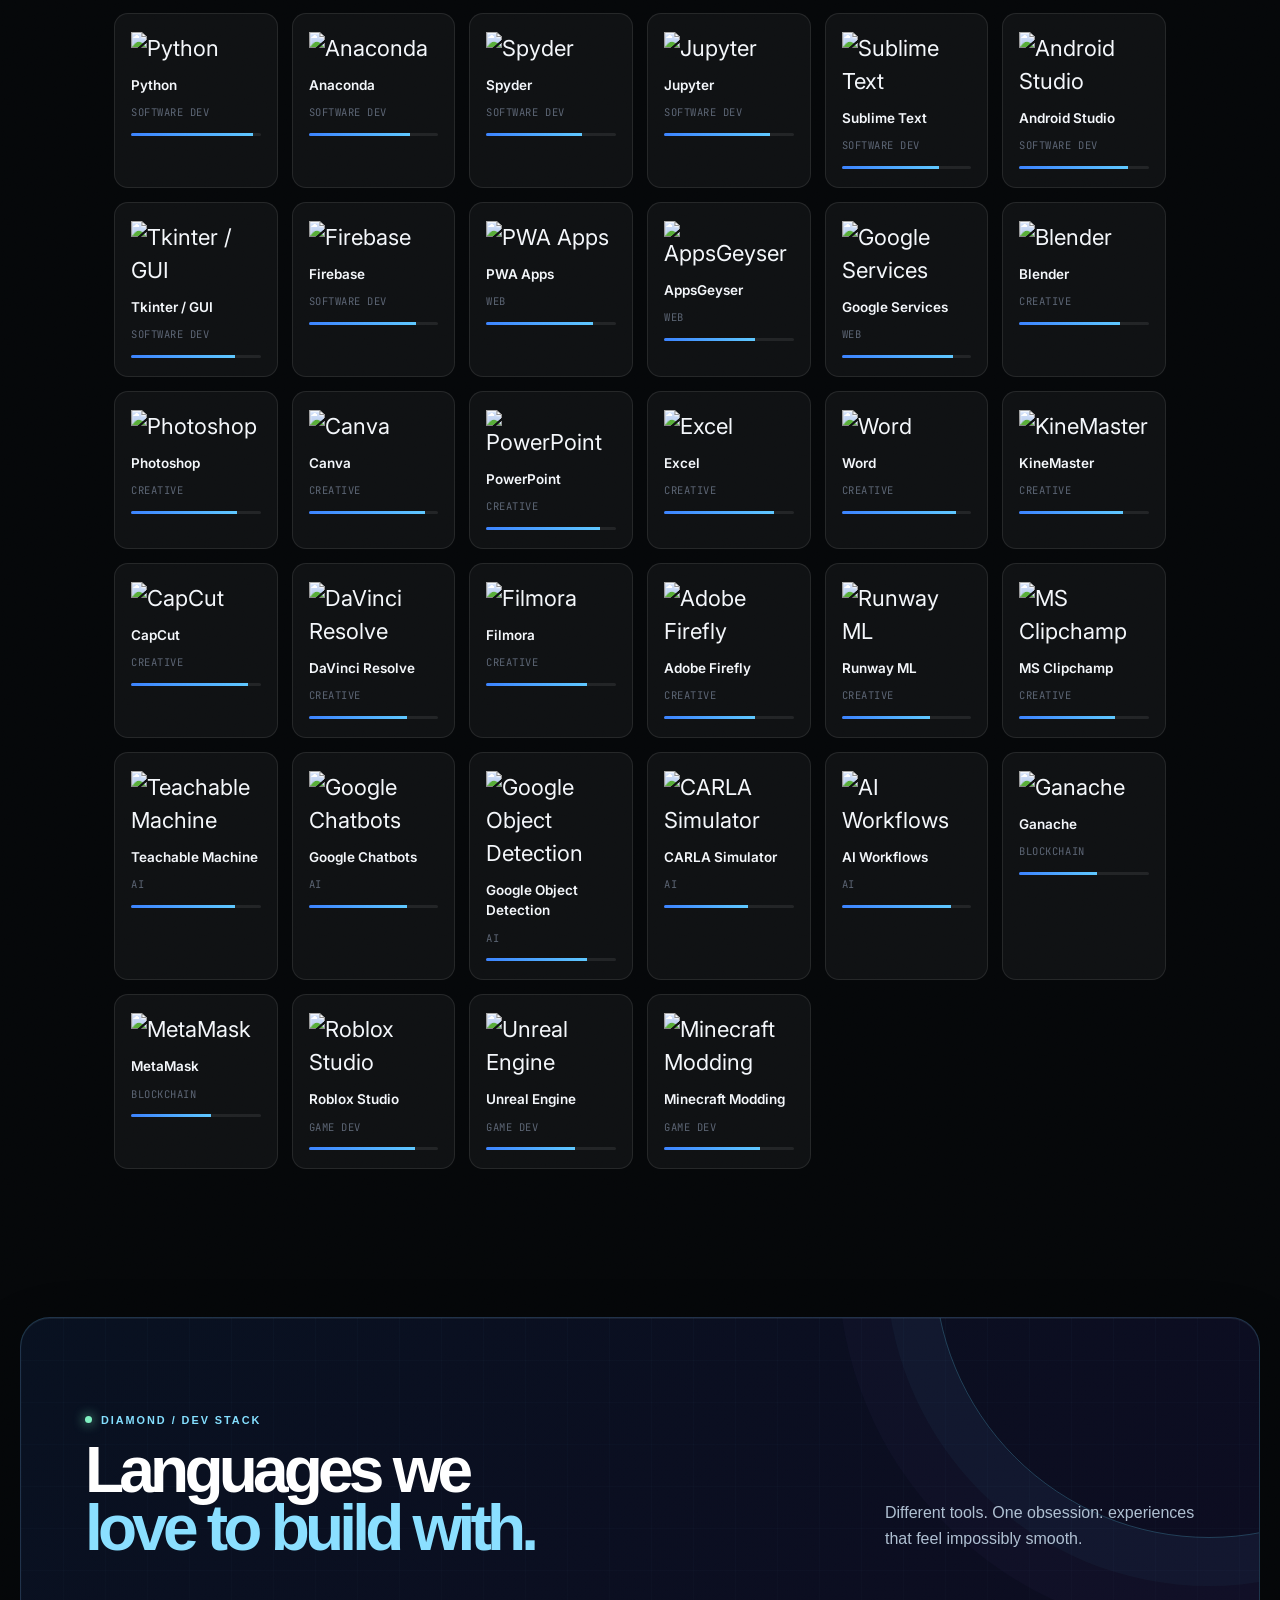
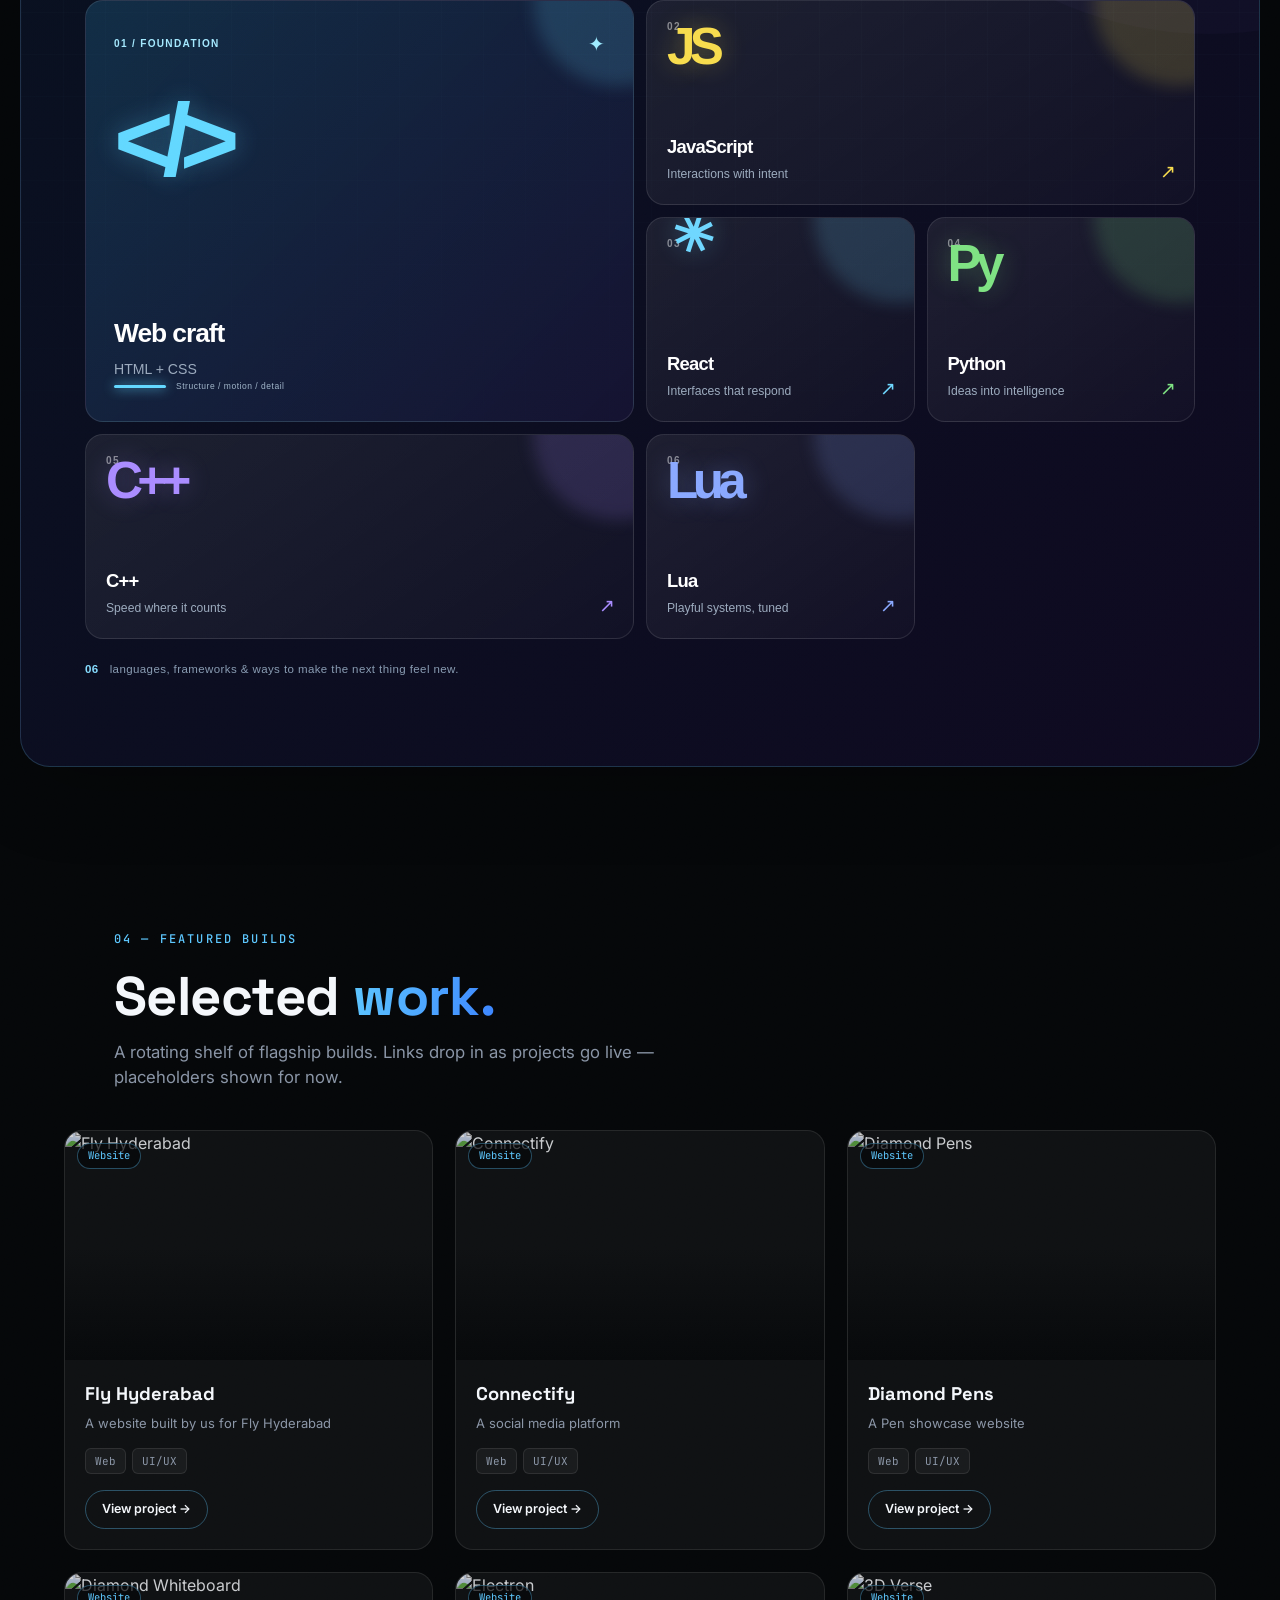
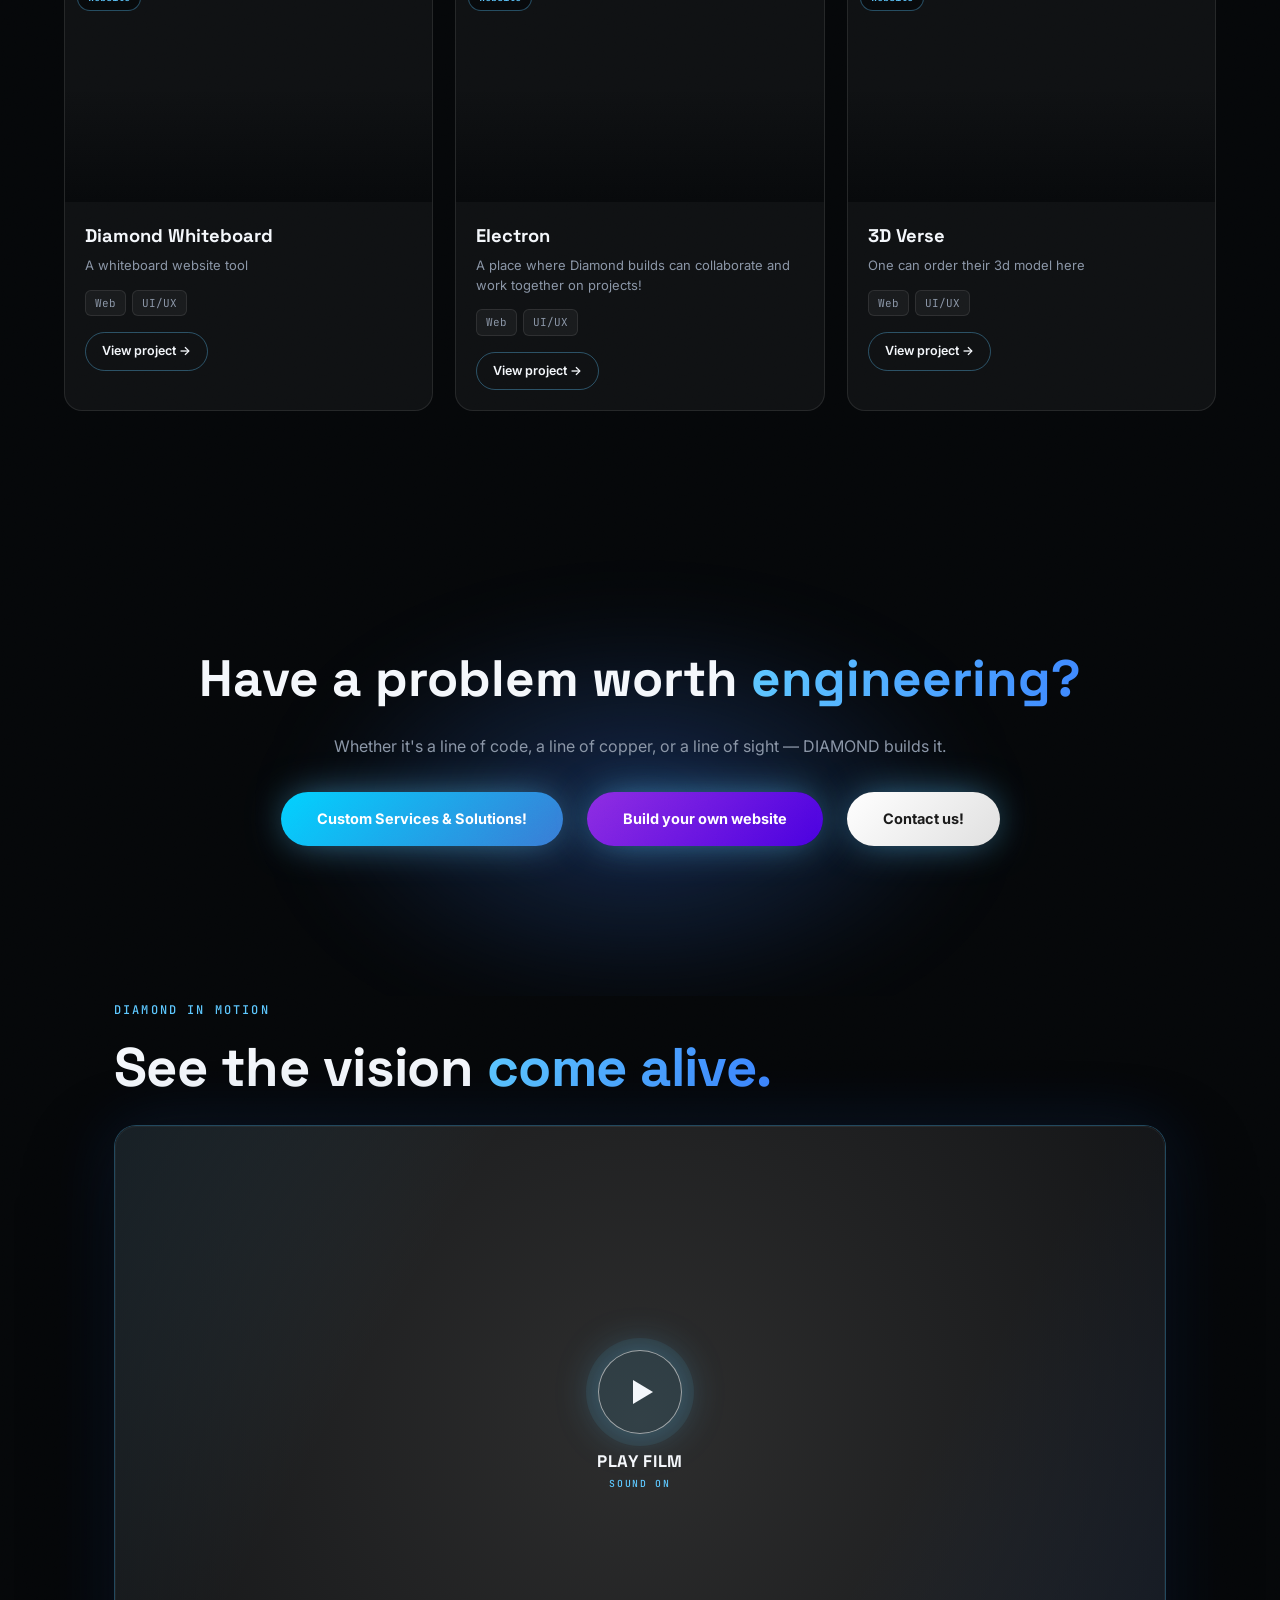
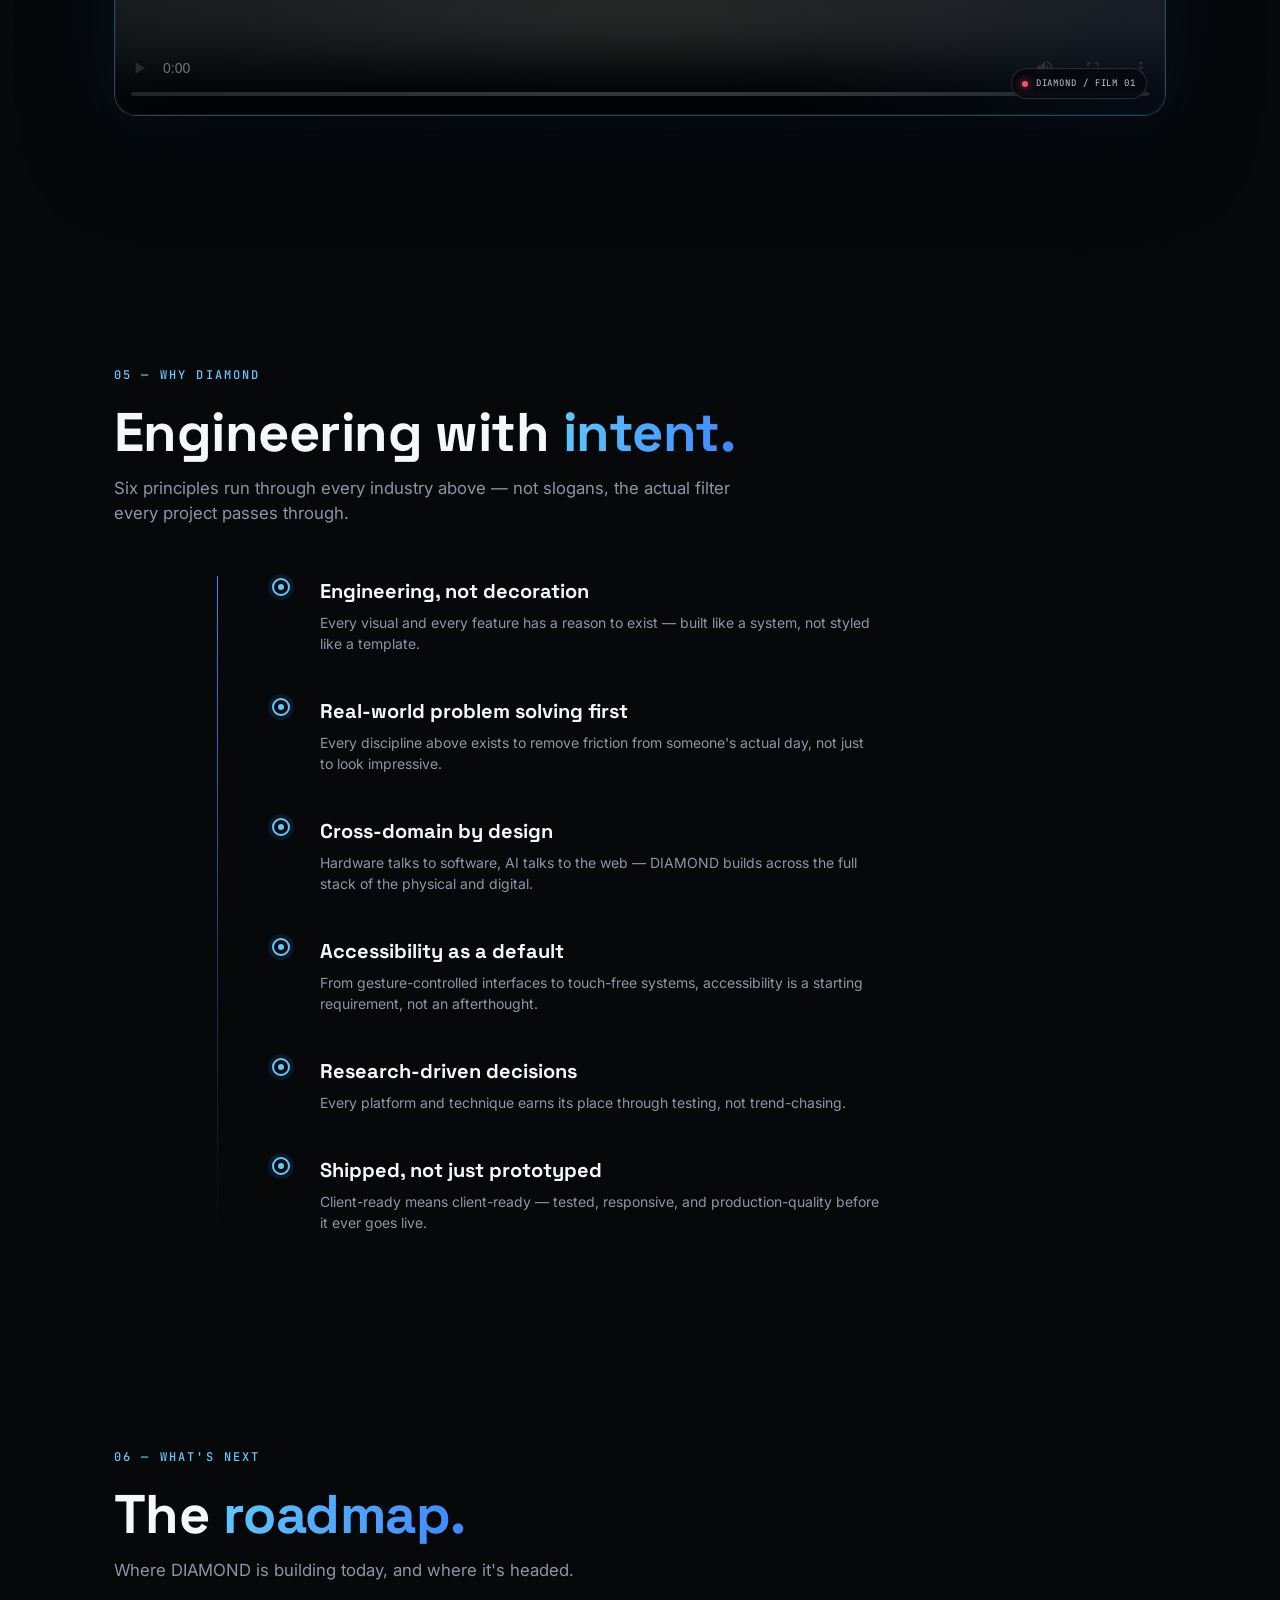
==== commit 88a241a3: "events" ====
--- a/index.html
+++ b/index.html
@@ -1781,6 +1781,20 @@
         </div>
         <a href="wallofframe.html" class="wallOfFrameCtaButton">Enter Wall of Frame <span aria-hidden="true">↗</span></a>
     </section><br>
+    <section class="diamond-events" id="events" aria-labelledby="events-title">
+        <div class="diamond-events-aurora" aria-hidden="true"></div>
+        <div class="diamond-events-heading">
+            <div>
+                <span class="diamond-events-kicker"><i></i> HAPPENING NOW</span>
+                <h2 id="events-title">Make plans with <em>DIAMOND.</em></h2>
+            </div>
+            <p>Launches, challenges, workshops and special moments — all in one place.</p>
+        </div>
+        <div class="diamond-events-grid" id="diamond-events-grid" aria-live="polite">
+            <div class="diamond-events-loading"><span></span> Loading upcoming experiences…</div>
+        </div>
+        <p class="diamond-events-empty" id="diamond-events-empty" hidden>Fresh experiences are being crafted. Check back soon.</p>
+    </section><br>
     <section class="wallOfFrameCta" aria-label="Wall of Frame invitation">
         <div class="wallOfFrameCtaGlow" aria-hidden="true"></div>
         <div>
@@ -1992,12 +2006,24 @@
 
     <canvas id="fluid"></canvas>
 
+    <aside class="event-notice" id="event-notice" aria-live="polite" aria-hidden="true">
+        <div class="event-notice-progress" id="event-notice-progress"></div>
+        <div class="event-notice-orb" aria-hidden="true"></div>
+        <div class="event-notice-copy">
+            <span><i></i> NEW AT DIAMOND</span>
+            <strong id="event-notice-title">A new experience is live</strong>
+        </div>
+        <a class="event-notice-link" id="event-notice-link" href="#events">Show events <i class="fa-solid fa-arrow-right"></i></a>
+        <button class="event-notice-close" id="event-notice-close" type="button" aria-label="Dismiss event notification"><i class="fa-solid fa-xmark"></i></button>
+    </aside>
+
     <!-- Scripts -->
      <script src="cursor.js"></script>
      <!-- Products JavaScript -->
     <script type="module" src="products/products.js"></script>
     <script src="script.js"></script>
     <script src="industries/industries.js"></script>
+    <script type="module" src="events.js"></script>
     <script>
         if ('serviceWorker' in navigator) {
             window.addEventListener('load', () => navigator.serviceWorker.register('sw.js'));
--- a/style.css
+++ b/style.css
@@ -3936,6 +3936,10 @@
 @media (max-width:700px) { .coding-lang-section { margin:30px 16px; border-radius:22px; }.coding-lang-head { align-items:flex-start; flex-direction:column; margin-bottom:28px; }.coding-lang-grid { grid-template-columns:repeat(2,1fr); grid-auto-rows:180px; }.coding-lang-card:nth-child(2),.coding-lang-card:nth-child(5) { grid-column:span 1; }.coding-lang-featured { grid-column:span 2; grid-row:span 1; min-height:220px; }.coding-lang-featured .coding-lang-monogram { margin:16px 0 auto; }.coding-lang-title { font-size:clamp(2.5rem,13vw,3.6rem); }.coding-lang-card { padding:16px; }.coding-lang-index { top:14px; left:16px; }.coding-lang-arrow { right:14px; bottom:13px; } }
 @media (prefers-reduced-motion:reduce) { .coding-lang-card,.coding-lang-card::before,.coding-lang-arrow { transition:none; } }
 
+/* Completed events remain visible, but have a distinct muted status. */
+.diamond-event-card.is-expired { filter: saturate(.48); opacity: .72; }
+.diamond-event-card.is-expired .diamond-event-status { border-color: rgba(255,181,104,.35); color: #ffd39b; background: rgba(215,128,45,.12); }
+
 /* Wall of Frame invitation */
 .wallOfFrameCta { position: relative; isolation: isolate; display: flex; align-items: center; justify-content: space-between; gap: 32px; max-width: 1200px; margin: 0 auto; padding: 46px clamp(24px,5vw,64px); overflow: hidden; border: 1px solid rgba(105,208,255,.22); border-radius: 24px; background: linear-gradient(120deg,#07131f,#0d0b1c); color: #fff; }
 .wallOfFrameCtaGlow { position: absolute; z-index: -1; width: 340px; height: 340px; right: -80px; top: -180px; border-radius: 50%; background: #007bff; filter: blur(80px); opacity: .35; }
@@ -3947,6 +3951,10 @@
 .wallOfFrameCtaButton:hover { transform: translateY(-3px); box-shadow: 0 12px 30px rgba(103,207,255,.24); }
 @media (max-width: 700px) { .wallOfFrameCta { margin: 0 18px; padding: 34px 26px; align-items: flex-start; flex-direction: column; } }
 
+/* Live events */
+.diamond-events{position:relative;isolation:isolate;max-width:1200px;margin:0 auto;padding:clamp(34px,5vw,64px);overflow:hidden;border:1px solid rgba(173,126,255,.26);border-radius:28px;color:#fff;background:linear-gradient(132deg,#0a1023,#17102d 51%,#0a1b28);box-shadow:0 22px 55px rgba(0,0,0,.18),inset 0 1px rgba(255,255,255,.07)}.diamond-events:before{content:'';position:absolute;z-index:-1;inset:0;opacity:.25;background-image:linear-gradient(rgba(164,140,255,.16) 1px,transparent 1px),linear-gradient(90deg,rgba(84,219,255,.12) 1px,transparent 1px);background-size:42px 42px;mask-image:linear-gradient(to bottom,#000,transparent)}.diamond-events-aurora{position:absolute;z-index:-1;width:430px;height:430px;right:-140px;top:-245px;border-radius:50%;background:radial-gradient(circle,#944fff,#3eaeff 35%,transparent 70%);filter:blur(18px);opacity:.42;animation:eventsAurora 7s ease-in-out infinite alternate}.diamond-events-heading{display:flex;align-items:end;justify-content:space-between;gap:30px;margin-bottom:35px}.diamond-events-kicker{display:inline-flex;align-items:center;gap:9px;color:#aeeaff;font-size:.69rem;font-weight:800;letter-spacing:.18em}.diamond-events-kicker i,.event-notice-copy span i{width:7px;height:7px;border-radius:50%;background:#8affc7;box-shadow:0 0 13px #8affc7;animation:eventsPulse 1.7s ease-in-out infinite}.diamond-events h2{margin:10px 0 0;font-size:clamp(2.35rem,4.6vw,4.1rem);line-height:.93;letter-spacing:-.075em}.diamond-events h2 em{color:#a99aff;font-style:normal}.diamond-events-heading>p{max-width:300px;margin:0;color:#b3bed2;line-height:1.65}.diamond-events-grid{display:grid;grid-template-columns:repeat(3,minmax(0,1fr));gap:14px}.diamond-event-card{position:relative;display:flex;flex-direction:column;min-height:268px;padding:24px;overflow:hidden;border:1px solid rgba(255,255,255,.12);border-radius:19px;background:linear-gradient(145deg,rgba(255,255,255,.1),rgba(255,255,255,.025));transition:transform .35s ease,border-color .35s ease,box-shadow .35s ease}.diamond-event-card:after{content:'';position:absolute;width:180px;height:180px;right:-95px;bottom:-100px;border-radius:50%;background:var(--event-color,#69d0ff);opacity:.15;filter:blur(8px)}.diamond-event-card:hover{transform:translateY(-7px);border-color:var(--event-color,#8adfff);box-shadow:0 18px 34px rgba(0,0,0,.24)}.diamond-event-card.featured{grid-column:span 2;background:linear-gradient(135deg,rgba(109,89,255,.27),rgba(23,55,96,.48))}.diamond-event-top{display:flex;align-items:center;justify-content:space-between;gap:12px}.diamond-event-icon{display:grid;place-items:center;width:125px;height:125px;overflow:hidden;border-radius:20px;background:rgba(255,255,255,.11);color:#fff;font-size:2rem}.diamond-event-icon img{width:100%;height:100%;object-fit:cover}.diamond-event-status{padding:6px 9px;border:1px solid rgba(139,255,198,.3);border-radius:999px;color:#a2ffd0;background:rgba(73,203,141,.1);font-size:.63rem;font-weight:800;letter-spacing:.09em}.diamond-event-card h3{max-width:440px;margin:24px 0 8px;font-size:clamp(1.25rem,2vw,1.75rem);line-height:1.05;letter-spacing:-.045em}.diamond-event-card p{max-width:500px;margin:0;color:#b8c3d6;font-size:.87rem;line-height:1.6}.diamond-event-bottom{display:flex;align-items:center;justify-content:space-between;gap:12px;margin-top:auto;padding-top:23px}.diamond-event-date{color:#9fb0c8;font-size:.7rem;font-weight:700;letter-spacing:.06em}.diamond-event-link{position:relative;z-index:1;display:inline-flex;align-items:center;gap:8px;color:#fff;font-size:.78rem;font-weight:800;text-decoration:none}.diamond-event-link i{transition:transform .2s}.diamond-event-link:hover i{transform:translateX(4px)}.diamond-events-empty{margin:0;color:#9eacc0}.diamond-events-loading{display:flex;grid-column:1/-1;align-items:center;gap:12px;padding:20px 0;color:#aebbd0}.diamond-events-loading span{width:17px;height:17px;border:2px solid rgba(255,255,255,.2);border-top-color:#8fe7ff;border-radius:50%;animation:eventsSpin .8s linear infinite}
+.event-notice{position:fixed;z-index:9999;top:16px;left:50%;display:flex;align-items:center;gap:17px;width:min(660px,calc(100% - 28px));padding:13px 15px 13px 18px;overflow:hidden;border:1px solid rgba(146,215,255,.31);border-radius:14px;color:#fff;background:rgba(8,17,35,.88);box-shadow:0 18px 45px rgba(0,0,0,.34),inset 0 1px rgba(255,255,255,.09);backdrop-filter:blur(18px);transform:translate(-50%,-150%);opacity:0;transition:transform .55s cubic-bezier(.2,.9,.25,1),opacity .35s ease}.event-notice.is-visible{transform:translate(-50%,0);opacity:1}.event-notice-progress{position:absolute;bottom:0;left:0;height:2px;width:100%;transform-origin:left;background:linear-gradient(90deg,#73e8ff,#a38dff,#ff9dd7)}.event-notice-orb{position:absolute;width:145px;height:145px;left:-60px;border-radius:50%;background:#4d92ff;filter:blur(35px);opacity:.25}.event-notice-copy{position:relative;z-index:1;flex:1;min-width:0}.event-notice-copy span{display:flex;align-items:center;gap:7px;color:#a9e8ff;font-size:.58rem;font-weight:800;letter-spacing:.13em}.event-notice-copy strong{display:block;overflow:hidden;margin-top:3px;font-size:.86rem;text-overflow:ellipsis;white-space:nowrap}.event-notice-link{position:relative;z-index:1;display:inline-flex;align-items:center;gap:8px;padding:10px 13px;border-radius:9px;color:#071120;background:#daf7ff;font-size:.72rem;font-weight:800;text-decoration:none;white-space:nowrap}.event-notice-close{position:relative;z-index:1;display:grid;place-items:center;width:30px;height:30px;padding:0;border:0;border-radius:50%;color:#c8d5e8;background:rgba(255,255,255,.08);cursor:pointer}.event-notice-close:hover{background:rgba(255,255,255,.18)}@keyframes eventsAurora{to{transform:translate(-45px,50px) scale(1.14)}}@keyframes eventsPulse{50%{opacity:.35;transform:scale(.7)}}@keyframes eventsSpin{to{transform:rotate(360deg)}}@media(max-width:700px){.diamond-events{margin:0 18px;padding:34px 24px;border-radius:22px}.diamond-events-heading{align-items:flex-start;flex-direction:column;gap:16px}.diamond-events-grid{grid-template-columns:1fr}.diamond-event-card.featured{grid-column:auto}.diamond-event-card{min-height:235px}.event-notice{gap:10px;padding:11px 10px 11px 13px}.event-notice-link{padding:9px;font-size:0}.event-notice-link i{font-size:.78rem}.event-notice-close{flex:0 0 28px;width:28px;height:28px}}@media(prefers-reduced-motion:reduce){.diamond-events-aurora,.diamond-events-loading span,.diamond-events-kicker i,.event-notice-copy span i{animation:none}}
+
 /* Keep the Versions control and its panel visible inside the mobile overlay. */
 @media (max-width: 768px) {
   .nav-links.active > .nav-dropdown {
